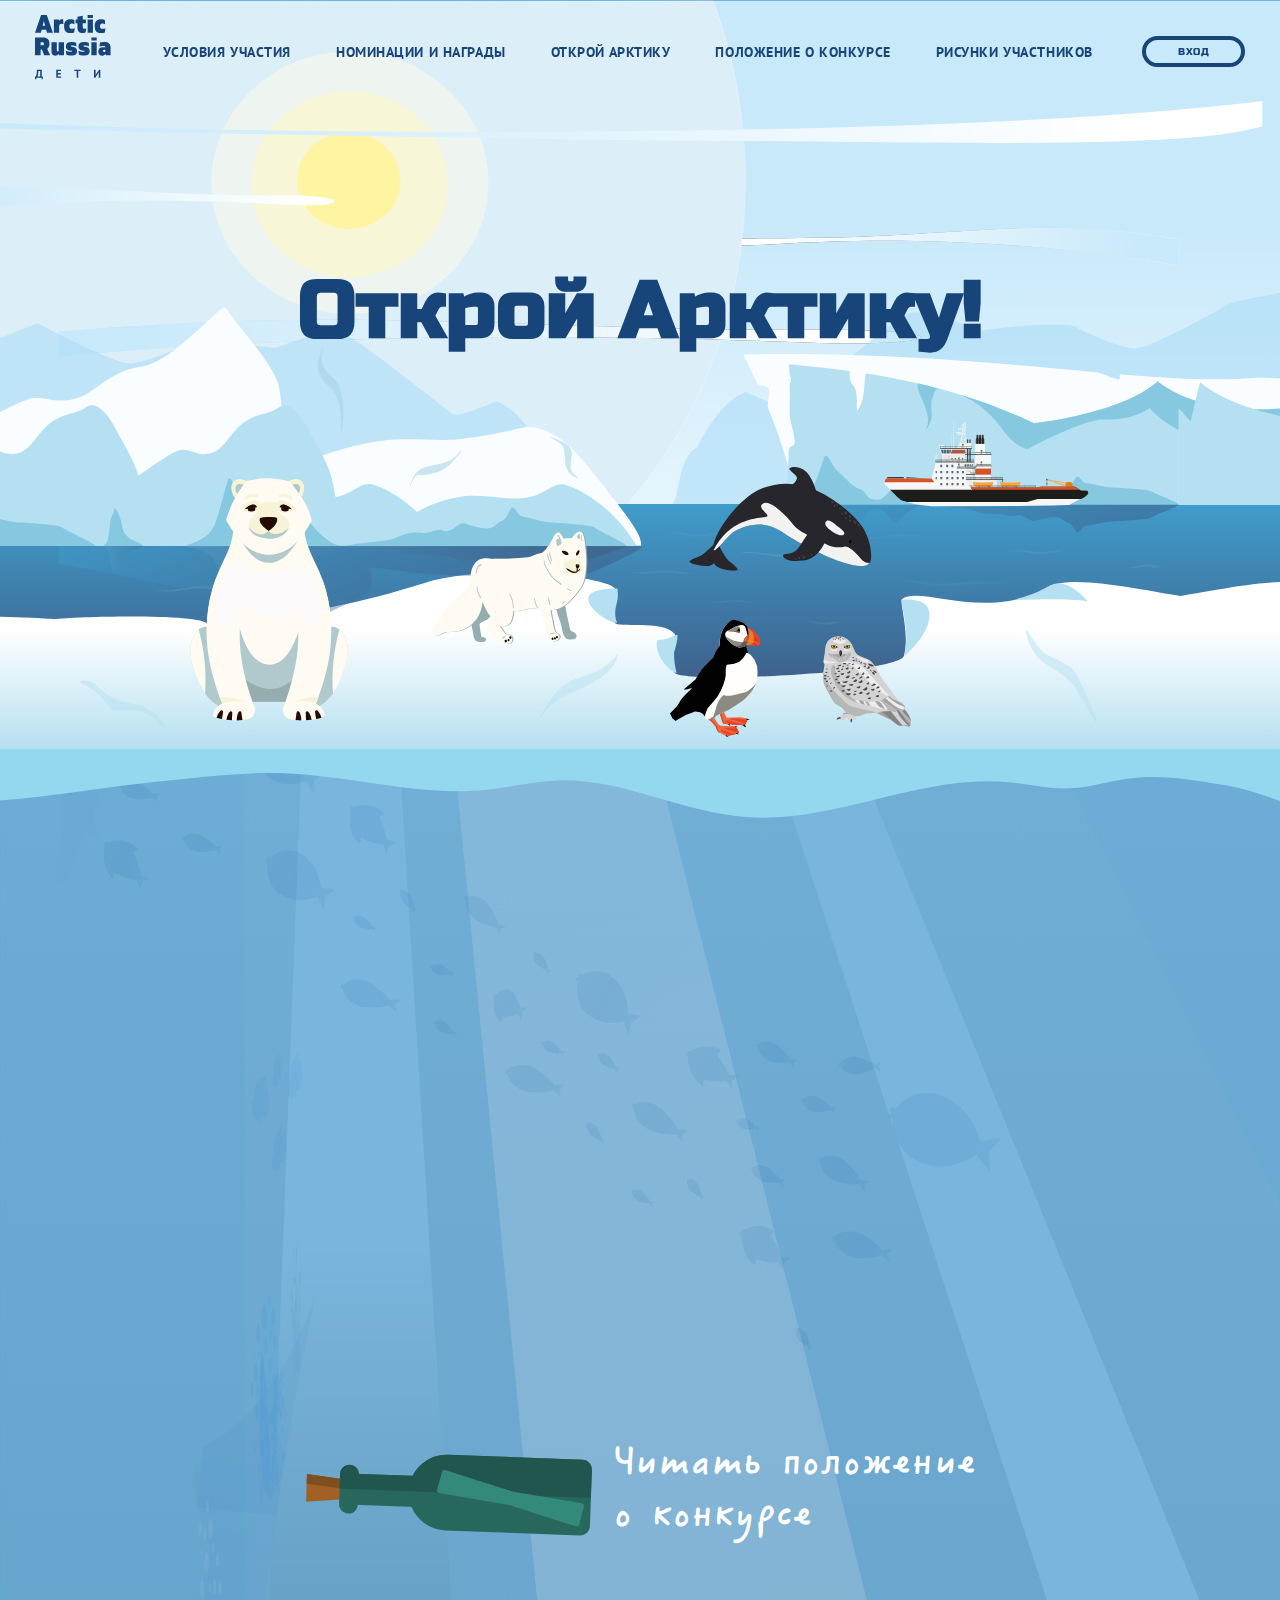
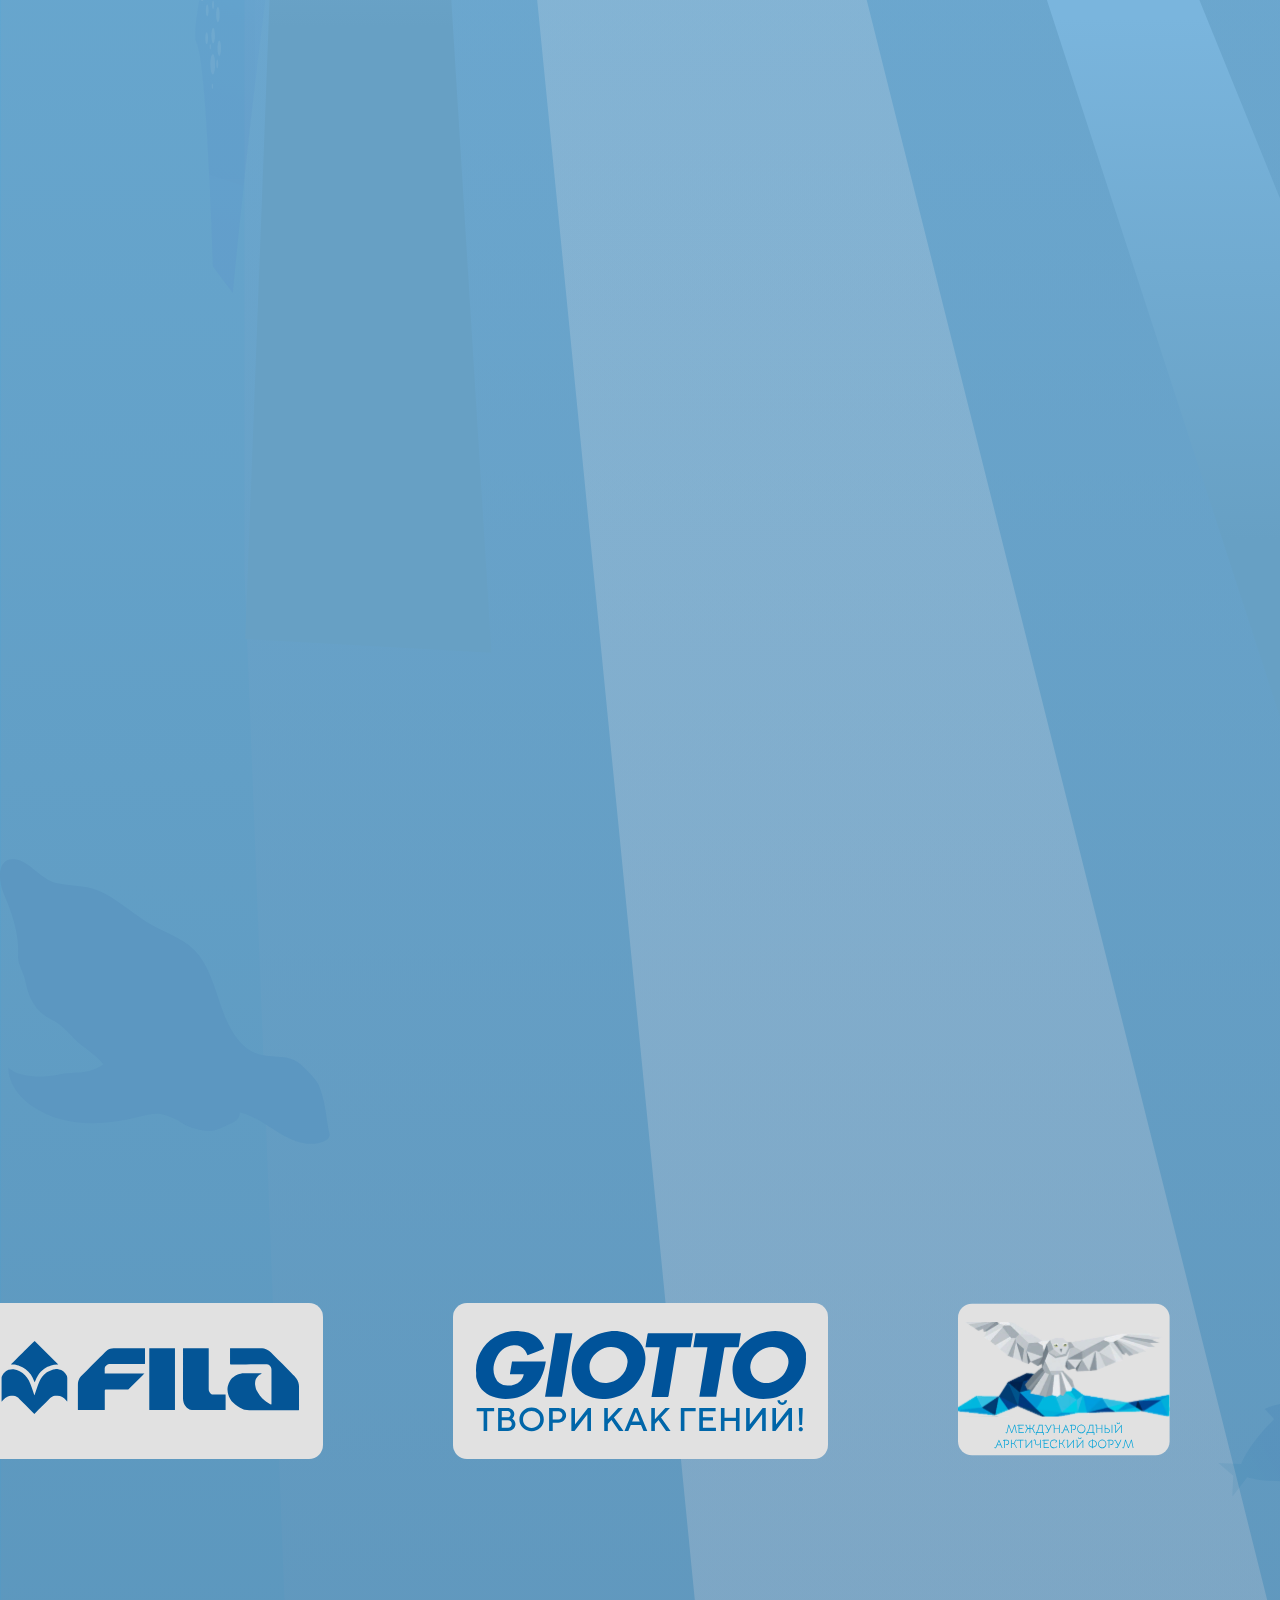
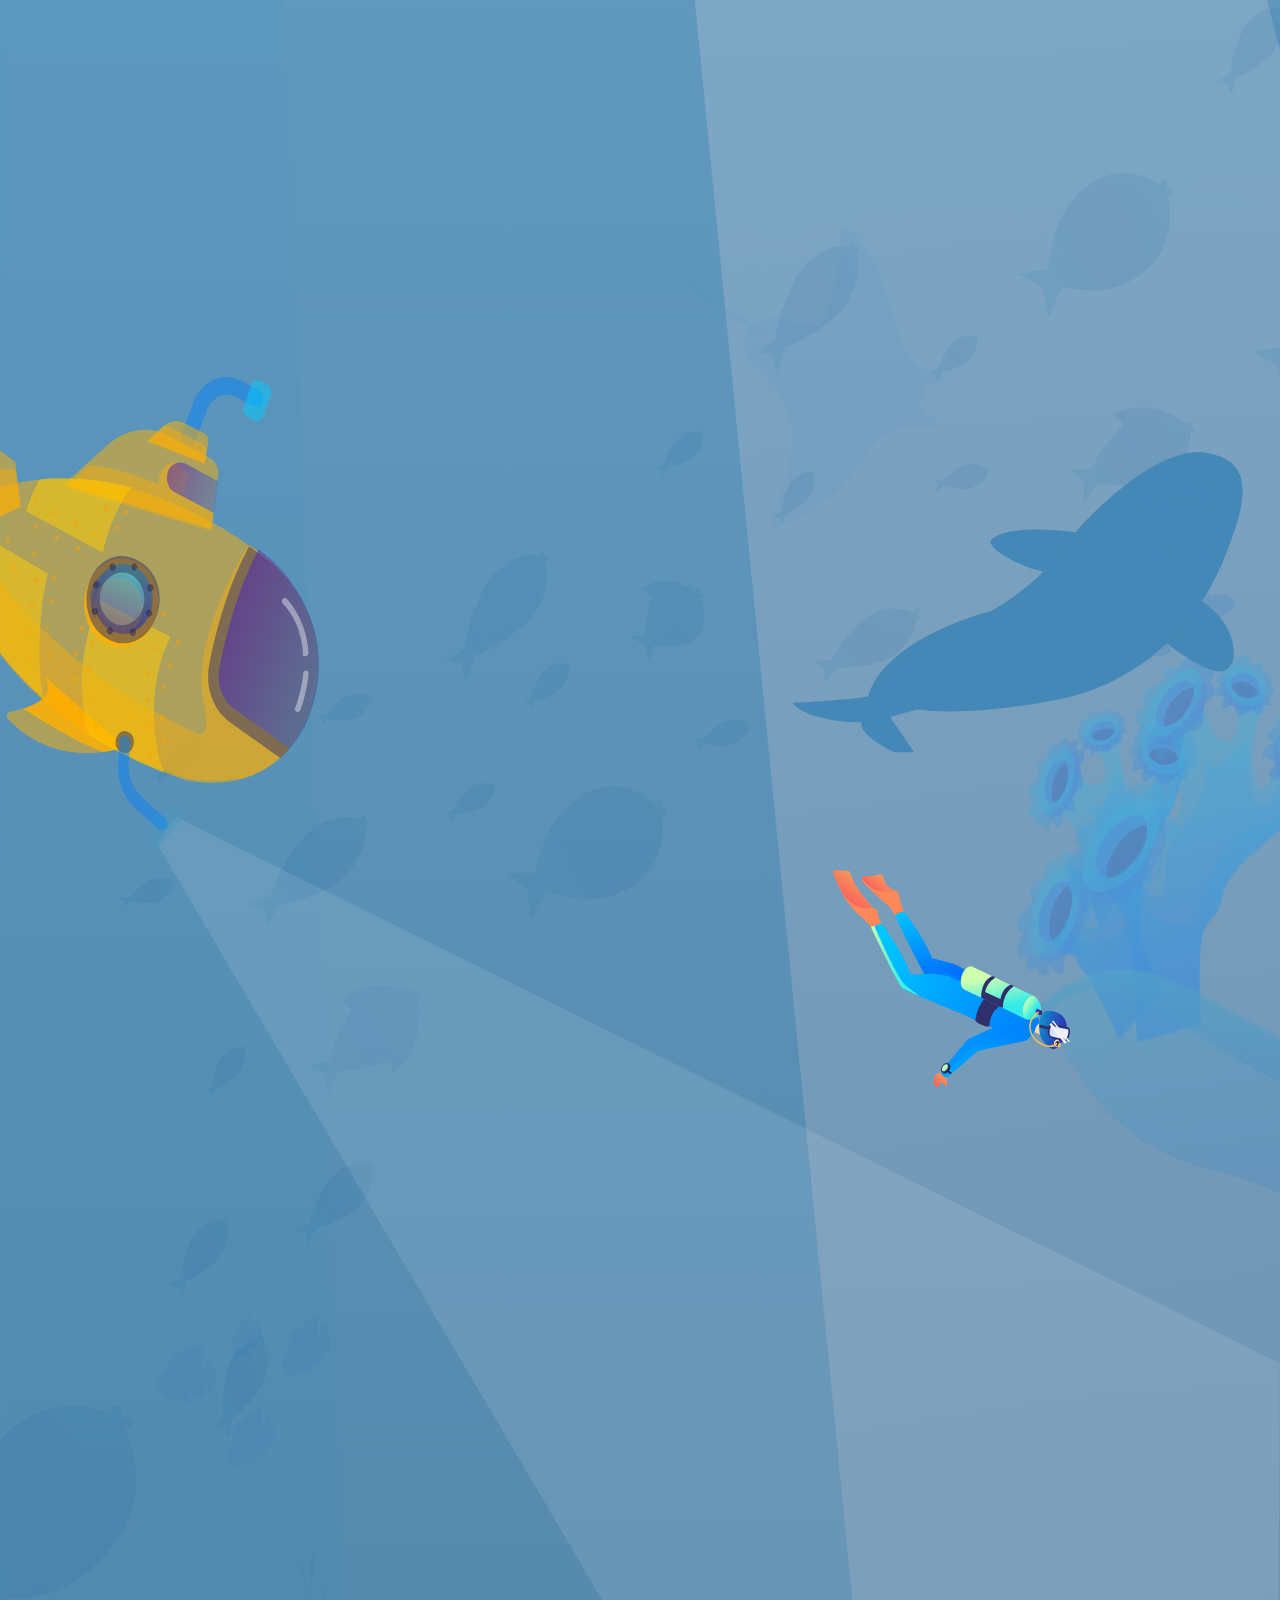
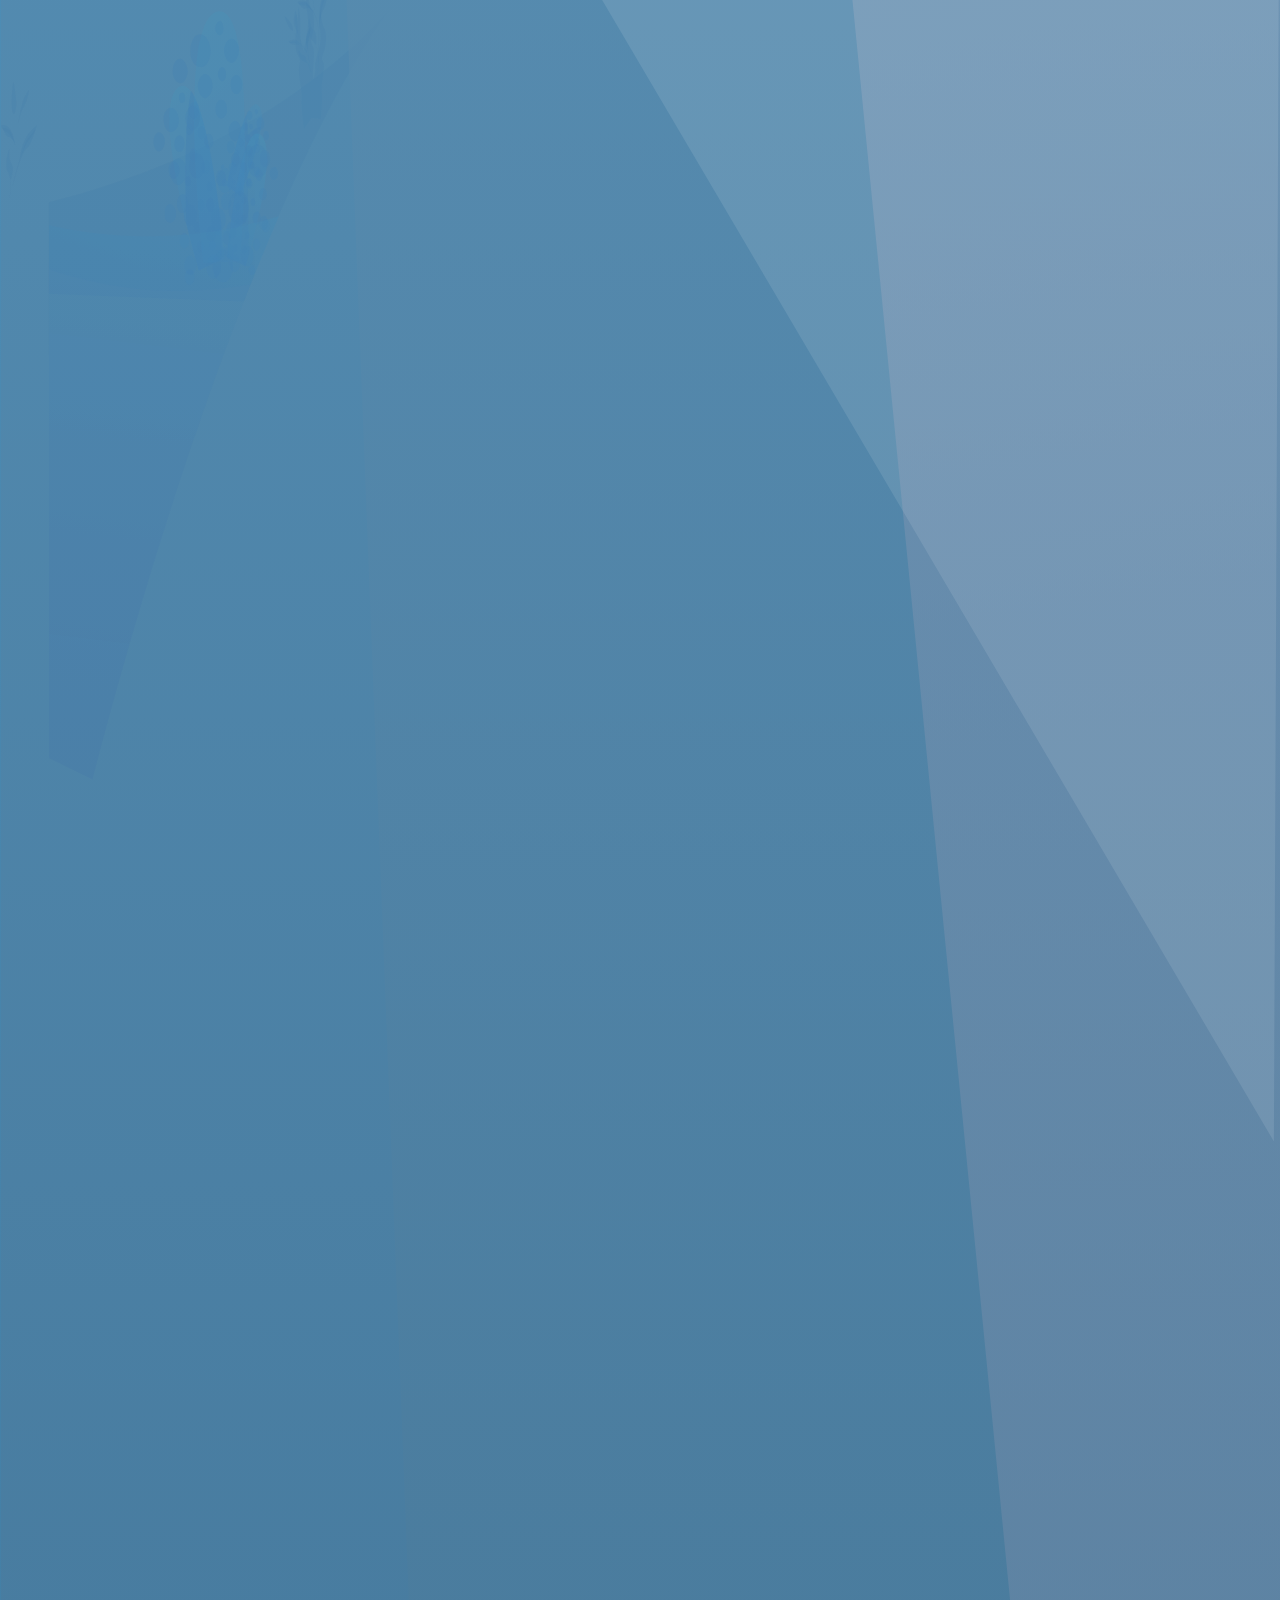
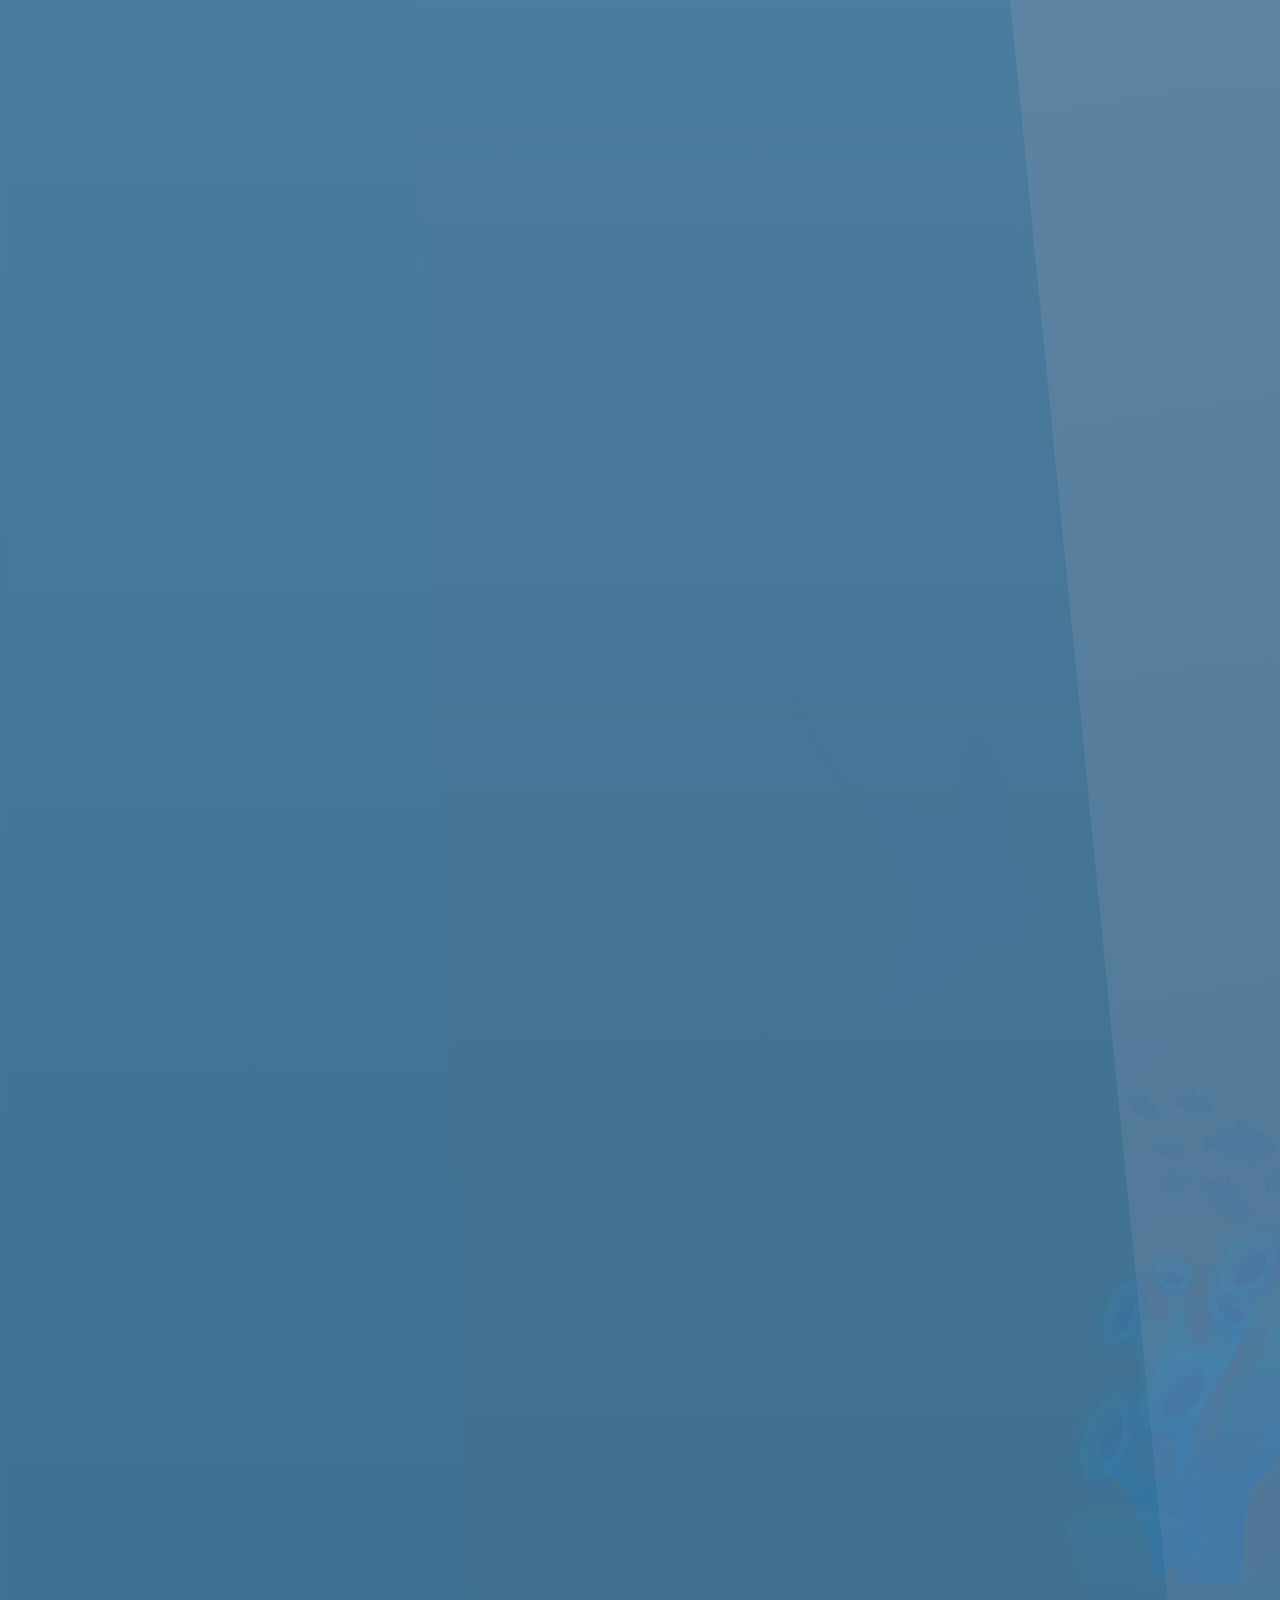
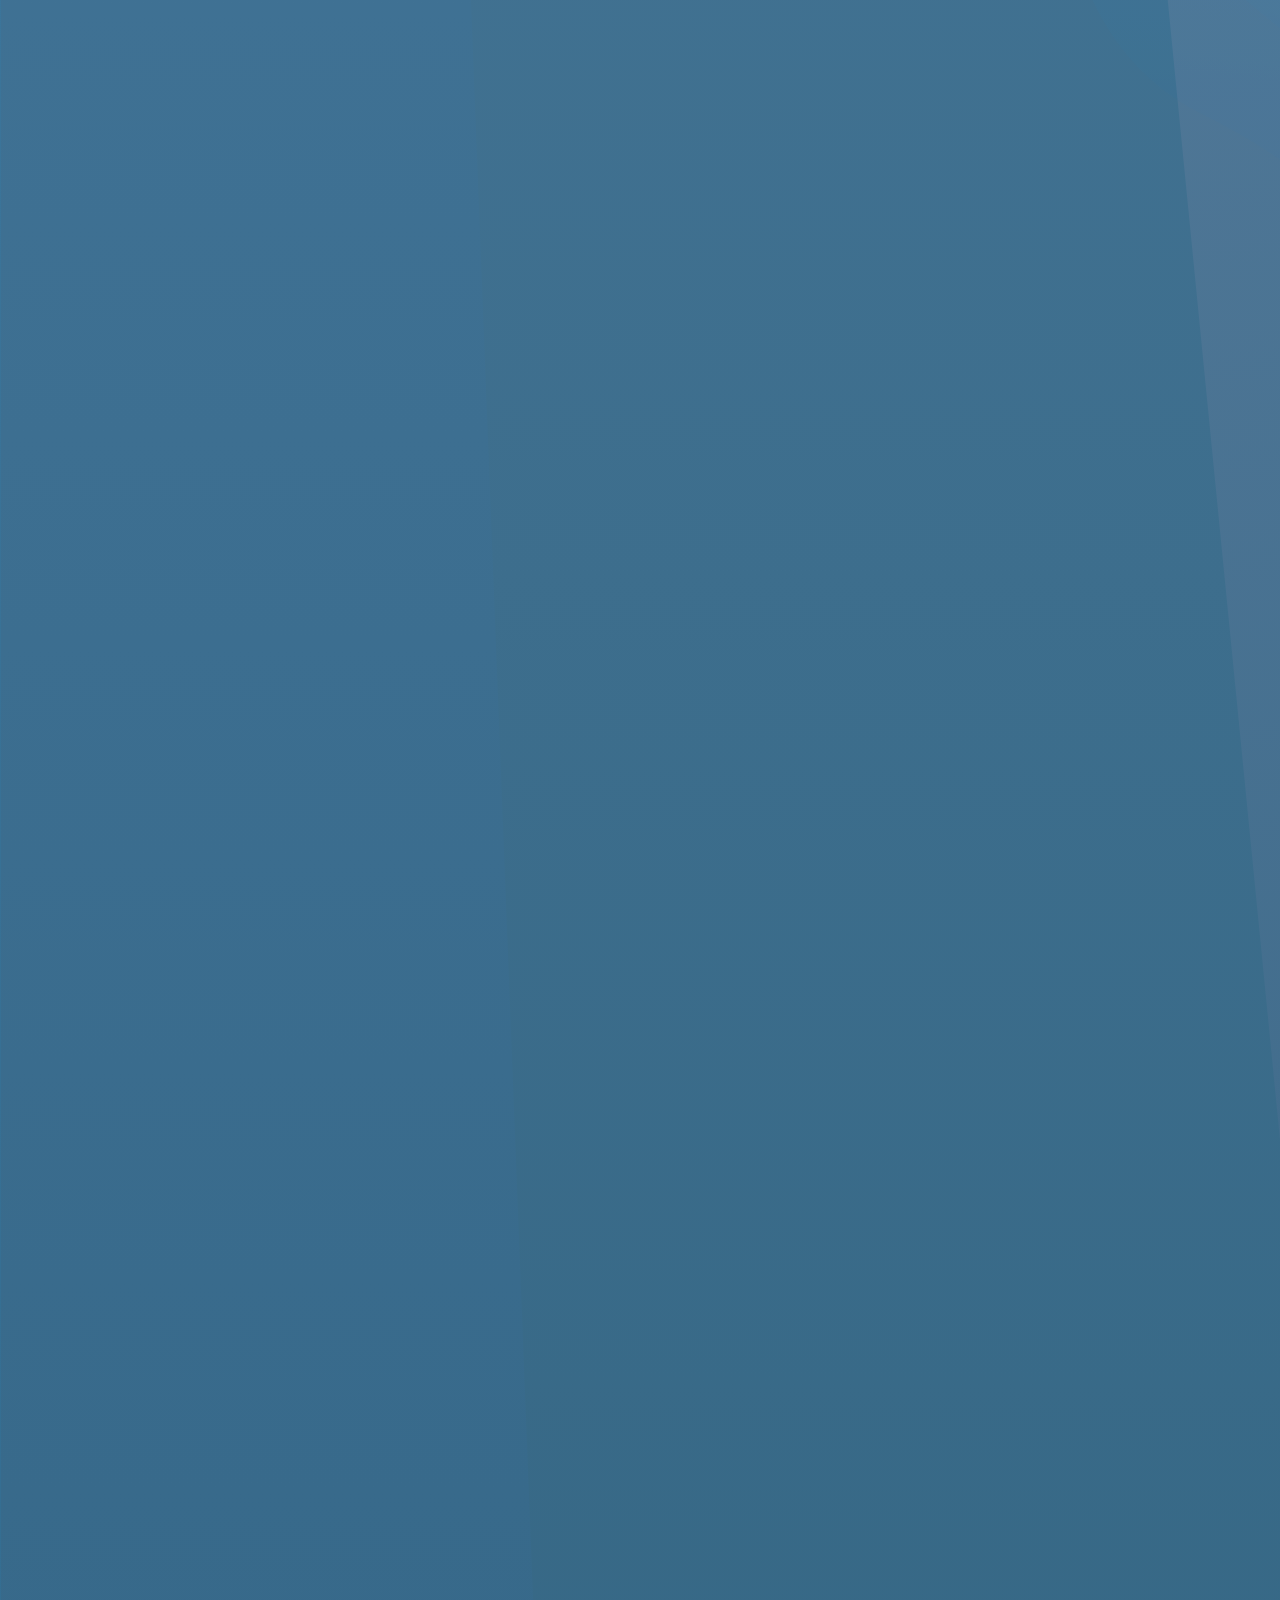
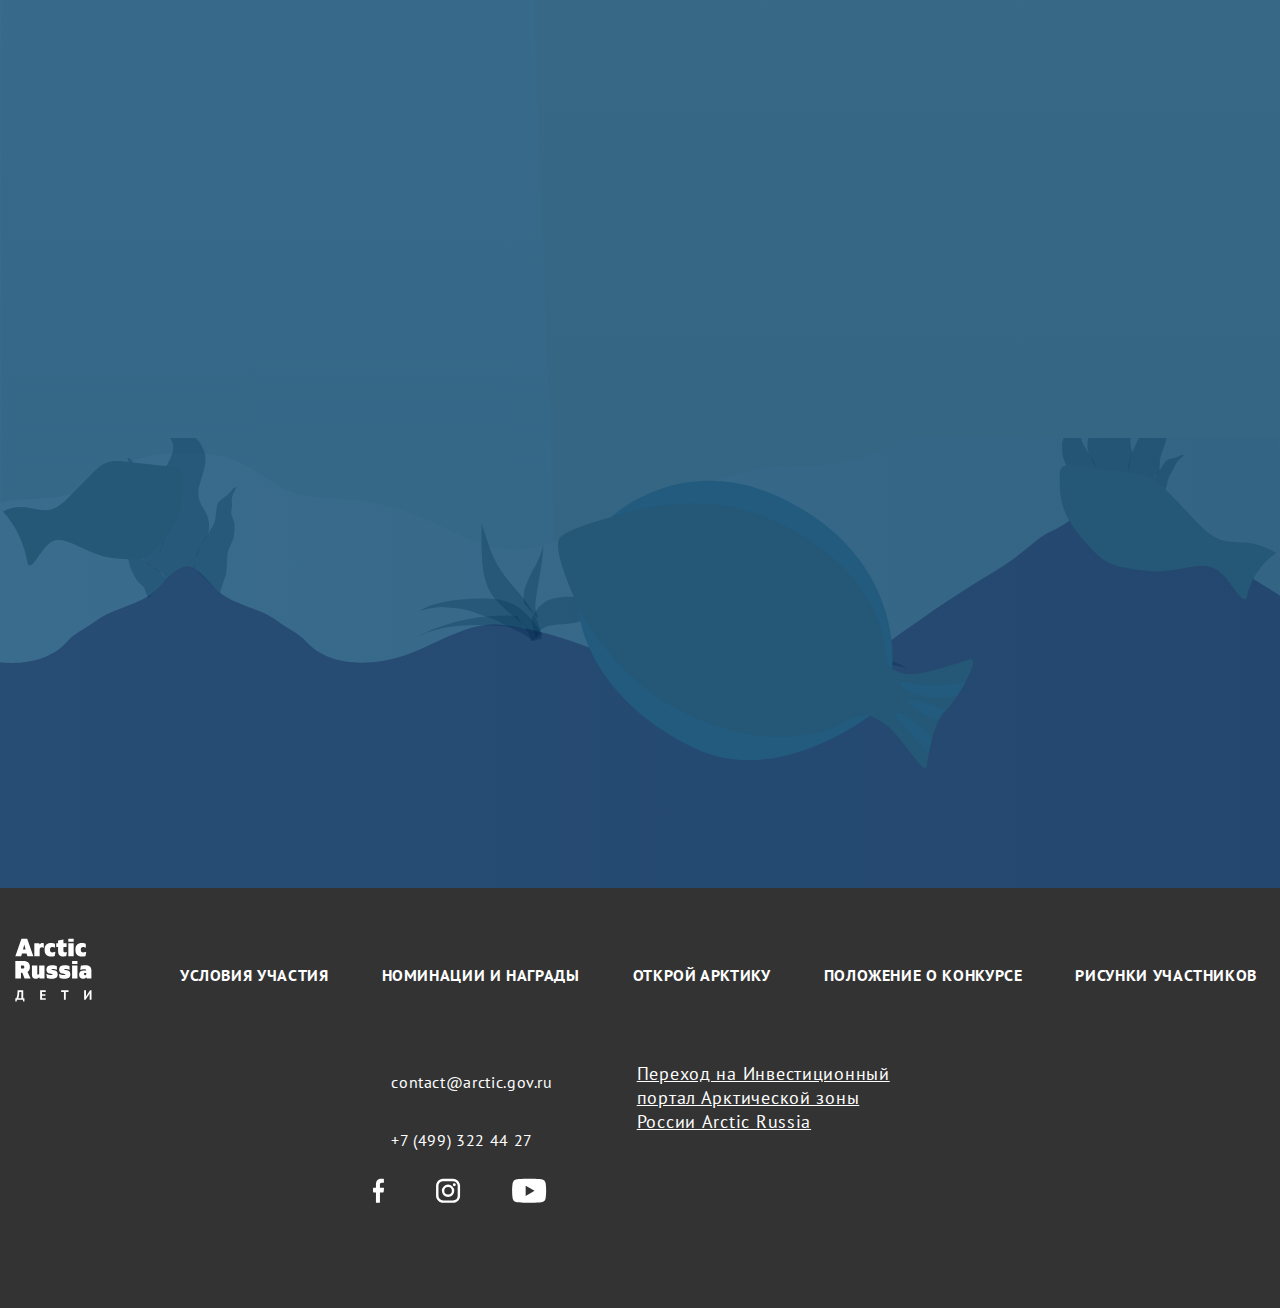
==== index.html @ b21d0a5a "Add files via upload" ====
<!DOCTYPE html><html lang="ru"><head>    <meta charset="UTF-8"/>    <meta name="viewport" content="width=device-width, initial-scale=1">    <title>Главная</title>    <link href="https://fonts.googleapis.com/css2?family=PT+Sans:wght@400;700&family=Russo+One&display=swap" rel="stylesheet">    <link rel="stylesheet" href="css/style.min.css"/>    <script src="https://ajax.googleapis.com/ajax/libs/jquery/3.5.1/jquery.min.js" defer></script>    <script src="js/libs.min.js" defer></script>    <script src="js/script.js" defer></script></head><body style="background-image: url('img/main-bg.svg');">    <header class="header">        <div class="header__container container">            <div class="header__items">                <a href="#" class="header__logo">                    <picture><source srcset="img/logo.svg" type="image/webp"><img src="img/logo.svg" alt="Arctic Russia"></picture>                </a>                <nav class="header__nav">                    <div class="header__menu menu">                        <div class="menu-burger">                            <span></span>                            <span></span>                            <span></span>                        </div>                        <div class="menu__body">                            <ul class="menu__list">                                <li><a href="#" class="menu__link">УСЛОВИЯ УЧАСТИЯ</a></li>                                <li><a href="#" class="menu__link">НОМИНАЦИИ И НАГРАДЫ</a></li>                                <li><a href="#" class="menu__link">Открой Арктику</a></li>                                <li><a href="#" class="menu__link">Положение о конкурсе</a></li>                                <li><a href="#" class="menu__link">РИСУНКИ УЧАСТНИКОВ</a></li>                             </ul>                        </div>                    </div>                </nav>                <a href="#" class="header__btn">ВХОД</a>            </div>        </div>    </header>    <section class="main__screen" style="background-image: url('img/header-bg.svg');">        <div class="container">            <h1 class="main__screen-title">Открой Арктику!</h1>        </div>    </section>    <section class="page">        <div class="page__container container paralax-area">            <div class="page__timer timer-page">                <div class="timer-page__title anim-items">До окончания приема заявок осталось</div>                <div class="timer-page__items anim-items">                    <div class="timer-page__item">                        <div class="timer-page__num timer-page__days"><span>36</span>:</div>                        <div class="timer-page__text">Дней</div>                    </div>                    <div class="timer-page__item">                        <div class="timer-page__num timer-page__hours"><span>7</span>:</div>                        <div class="timer-page__text">Часов</div>                    </div>                    <div class="timer-page__item">                        <div class="timer-page__num timer-page__minutes"><span>32</span>:</div>                        <div class="timer-page__text">Минут</div>                    </div>                    <div class="timer-page__item">                        <div class="timer-page__num timer-page__seconds"><span>14</span></div>                        <div class="timer-page__text">Секунд</div>                    </div>                </div>            </div>            <div class="page__about">                <a href="#" class="page__about-item paralax-item">                    <div class="page__about-image">                        <picture><source srcset="img/bottle.svg" type="image/webp"><img src="img/bottle.svg" alt=""></picture>                    </div>                    <div class="page__about-text">                        Читать положение о конкурсе                    </div>                </a>            </div>            <div class="page__btn anim-items">                <a href="#">ХОЧУ УЧАСТВОВАТЬ</a>             </div>            <div class="page__bubles bubles-page">                <div class="bubles-page__items">                    <div class="bubles-page__item bubles-page__item--1 anim-items">                        <picture><source srcset="img/buble-1.svg" type="image/webp"><img src="img/buble-1.svg" alt=""></picture>                    </div>                    <div class="bubles-page__item bubles-page__item--2 anim-items">                        <picture><source srcset="img/buble-2.svg" type="image/webp"><img src="img/buble-2.svg" alt=""></picture>                    </div>                    <div class="bubles-page__item bubles-page__item--3 anim-items">                        <picture><source srcset="img/buble-3.svg" type="image/webp"><img src="img/buble-3.svg" alt=""></picture>                    </div>                    <div class="bubles-page__item bubles-page__item--4 anim-items">                        <picture><source srcset="img/buble-4.svg" type="image/webp"><img src="img/buble-4.svg" alt=""></picture>                    </div>                    <div class="bubles-page__item bubles-page__item--5 anim-items">                        <picture><source srcset="img/buble-5.svg" type="image/webp"><img src="img/buble-5.svg" alt=""></picture>                    </div>                    <div class="bubles-page__item bubles-page__item--6 anim-items">                        <picture><source srcset="img/buble-6.svg" type="image/webp"><img src="img/buble-6.svg" alt=""></picture>                    </div>                    <div class="bubles-page__item bubles-page__item--7 anim-items">                        <picture><source srcset="img/buble-7.svg" type="image/webp"><img src="img/buble-7.svg" alt=""></picture>                    </div>                    <div class="bubles-page__item bubles-page__item--8 anim-items">                        <picture><source srcset="img/buble-8.svg" type="image/webp"><img src="img/buble-8.svg" alt=""></picture>                    </div>                </div>            </div>        </div>        <div class="page__fish paralax-item">            <picture><source srcset="img/decor__item-timer.svg" type="image/webp"><img src="img/decor__item-timer.svg" alt=""></picture>        </div>        <div class="page__organizers paralax-area">            <div class="container">                <div class="page__organizers-title title anim-items">Организаторы</div>                <div class="page__organizers-items">                    <div class="page__organizers-item anim-items">                        <picture><source srcset="img/organizer-1.svg" type="image/webp"><img src="img/organizer-1.svg" alt="Arctic Russia"></picture>                    </div>                    <div class="page__organizers-item anim-items">                        <picture><source srcset="img/organizer-2.svg" type="image/webp"><img src="img/organizer-2.svg" alt="Министерство Российской Федерации по развитию Дальнего Востока и Арктики"></picture>                    </div>                </div>            </div>            <div class="page__turtle paralax-item">                <picture><source srcset="img/turtle.svg" type="image/webp"><img src="img/turtle.svg" alt=""></picture>            </div>        </div>        <div class="page__partners">            <div class="page__partners-title title anim-items">Партнеры</div>            <div class="page__partners-slider slider-partners">                <div class="slider-partners__item">                    <picture><source srcset="img/partner-1.svg" type="image/webp"><img src="img/partner-1.svg" alt=""></picture>                </div>                <div class="slider-partners__item">                    <picture><source srcset="img/partner-2.svg" type="image/webp"><img src="img/partner-2.svg" alt=""></picture>                </div>                <div class="slider-partners__item">                    <picture><source srcset="img/partner-3.svg" type="image/webp"><img src="img/partner-3.svg" alt=""></picture>                </div>                <div class="slider-partners__item">                    <picture><source srcset="img/partner-4.svg" type="image/webp"><img src="img/partner-4.svg" alt=""></picture>                </div>                <div class="slider-partners__item">                    <picture><source srcset="img/partner-5.svg" type="image/webp"><img src="img/partner-5.svg" alt=""></picture>                </div>                <div class="slider-partners__item">                    <picture><source srcset="img/partner-6.svg" type="image/webp"><img src="img/partner-6.svg" alt=""></picture>                </div>                <div class="slider-partners__item">                    <picture><source srcset="img/partner-7.svg" type="image/webp"><img src="img/partner-7.svg" alt=""></picture>                </div>            </div>        </div>        <div class="page__schedule">            <div class="container">                <div class="page__schedule-title title anim-items">График проведения конкурса</div>                <div class="page__schedule-items paralax-area">                    <div class="page__schedule-row anim-items">                        <div class="page__schedule-num">1</div>                        <div class="page__schedule-text">                            Прием заявок <span class="page__schedule-text--blue">Старт 16 ноября</span>                        </div>                    </div>                    <div class="page__schedule-row page__schedule-row--reverse anim-items">                        <div class="page__schedule-num">2</div>                        <div class="page__schedule-text">                            Завершение приема заявок 15 декабря <br> в 23.59 по МСК                        </div>                    </div>                    <div class="page__schedule-row anim-items">                        <div class="page__schedule-num">3</div>                        <div class="page__schedule-text">                            Обьявление <span class="page__schedule-text--yellow">100 финалистов</span> 19 декабря                        </div>                    </div>                    <div class="page__schedule-row page__schedule-row--reverse anim-items">                        <div class="page__schedule-num">4</div>                        <div class="page__schedule-text">                            Обьявление победителей <br> 25 декабря                        </div>                        <div class="page__schedule-image">                            <picture><source srcset="img/cup.svg" type="image/webp"><img src="img/cup.svg" alt="Победитель"></picture>                        </div>                    </div>                </div>                <div class="page__btn anim-items">                    <a href="#">ХОЧУ УЧАСТВОВАТЬ</a>                </div>            </div>            <div class="page__ship paralax-item">                <picture><source srcset="img/ship.svg" type="image/webp"><img src="img/ship.svg" alt=""></picture>            </div>            <div class="page__whale paralax-item">                <picture><source srcset="img/whale.svg" type="image/webp"><img src="img/whale.svg" alt=""></picture>            </div>            <div class="page__diver paralax-item">                <picture><source srcset="img/diver.svg" type="image/webp"><img src="img/diver.svg" alt=""></picture>            </div>        </div>        <div class="page__awards">            <div class="container">                <div class="page__awards-title title anim-items">Награды конкурса</div>                <div class="page__awards-items">                    <div class="page__awards-item anim-items">                        <div class="page__awards-image">                            <picture><source srcset="img/awards-1.svg" type="image/webp"><img src="img/awards-1.svg" alt=""></picture>                        </div>                        <div class="page__awards-text">                            <span>Курсы по изобразительному искусству</span>                        </div>                    </div>                    <div class="page__awards-item anim-items">                        <div class="page__awards-image">                            <picture><source srcset="img/awards-2.svg" type="image/webp"><img src="img/awards-2.svg" alt=""></picture>                        </div>                        <div class="page__awards-text">                            <span>Памятные призы</span>                        </div>                    </div>                    <div class="page__awards-item anim-items">                        <div class="page__awards-image">                            <picture><source srcset="img/awards-3.svg" type="image/webp"><img src="img/awards-3.svg" alt=""></picture>                        </div>                        <div class="page__awards-text">                            <span>Дипломы I, II, III степени</span>                        </div>                    </div>                </div>            </div>        </div>        <div class="page__jury">            <div class="page__container container">                <div class="page__jury-items">                    <div class="page__jury-item">                        <div class="page__jury-image anim-items">                            <picture><source srcset="img/jury-01.svg" type="image/webp"><img src="img/jury-01.svg" alt=""></picture>                        </div>                        <div class="page__jury-info info-jury">                            <div class="info-jury__item anim-items">                                <div class="info-jury__name">Федор Конюхов</div>                                <div class="info-jury__text">Профессиональный путешественник</div>                            </div>                            <div class="info-jury__item anim-items">                                <div class="info-jury__name">Дмитрий Лидковский</div>                                <div class="info-jury__text">Генеральный директор АНО «ИАЦ ГКА»</div>                            </div>                        </div>                    </div>                    <div class="page__jury-item">                        <div class="page__jury-image anim-items">                            <picture><source srcset="img/jury-02.svg" type="image/webp"><img src="img/jury-02.svg" alt=""></picture>                        </div>                        <div class="page__jury-info info-jury">                            <div class="info-jury__item anim-items">                                <div class="info-jury__name">Дмитрий Губанов</div>                                <div class="info-jury__text">Генеральный директор МАХЛ РАХ</div>                            </div>                            <div class="info-jury__item anim-items">                                <div class="info-jury__name">Владимир Царителли</div>                                <div class="info-jury__text">Министр культуры</div>                            </div>                        </div>                    </div>                </div>            </div>        </div>        <div class="page__news">            <div class="container">                <div class="page__news-label title anim-items">Новости</div>                <a href="#" class="page__news-all page__all anim-items"><span>СМОТРЕТЬ ВСЕХ</span></a>                <div class="page__news-items">                    <div class="page__news-item">                        <a href="#" class="page__news-card">                            <div class="page__news-image anim-items">                                <picture><source srcset="img/news-01.webp" type="image/webp"><img src="img/news-01.jpg" alt=""></picture>                            </div>                            <div class="page__news-info anim-items">                                <div class="page__news-title">Надым: северные города России</div>                                <div class="page__news-text">                                    Техногенная цивилизация может мирно соседствовать с традиционными обществами.                                </div>                            </div>                        </a>                    </div>                    <div class="page__news-item">                        <a href="#" class="page__news-card">                            <div class="page__news-image anim-items">                                <picture><source srcset="img/news-02.webp" type="image/webp"><img src="img/news-02.jpg" alt=""></picture>                            </div>                            <div class="page__news-info anim-items">                                <div class="page__news-title">Надым: северные города России</div>                                <div class="page__news-text">                                    Техногенная цивилизация может мирно соседствовать с традиционными обществами.                                </div>                            </div>                        </a>                    </div>                    <div class="page__news-item">                        <a href="#" class="page__news-card">                            <div class="page__news-image anim-items">                                <picture><source srcset="img/news-03.webp" type="image/webp"><img src="img/news-03.jpg" alt=""></picture>                            </div>                            <div class="page__news-info anim-items">                                <div class="page__news-title">Надым: северные города России</div>                                <div class="page__news-text">                                    Техногенная цивилизация может мирно соседствовать с традиционными обществами.                                </div>                            </div>                        </a>                    </div>                    <div class="page__news-item">                        <a href="#" class="page__news-card">                            <div class="page__news-image anim-items">                                <picture><source srcset="img/news-01.webp" type="image/webp"><img src="img/news-01.jpg" alt=""></picture>                            </div>                            <div class="page__news-info anim-items">                                <div class="page__news-title">Надым: северные города России</div>                                <div class="page__news-text">                                    Техногенная цивилизация может мирно соседствовать с традиционными обществами.                                </div>                            </div>                        </a>                    </div>                    <div class="page__news-item">                        <a href="#" class="page__news-card">                            <div class="page__news-image anim-items">                                <picture><source srcset="img/news-02.webp" type="image/webp"><img src="img/news-02.jpg" alt=""></picture>                            </div>                            <div class="page__news-info anim-items">                                <div class="page__news-title">Надым: северные города России</div>                                <div class="page__news-text">                                    Техногенная цивилизация может мирно соседствовать с традиционными обществами.                                </div>                            </div>                        </a>                    </div>                    <div class="page__news-item">                        <a href="#" class="page__news-card">                            <div class="page__news-image anim-items">                                <picture><source srcset="img/news-03.webp" type="image/webp"><img src="img/news-03.jpg" alt=""></picture>                            </div>                            <div class="page__news-info anim-items">                                <div class="page__news-title">Надым: северные города России</div>                                <div class="page__news-text">                                    Техногенная цивилизация может мирно соседствовать с традиционными обществами.                                </div>                            </div>                        </a>                    </div>                </div>            </div>        </div>        <div class="page__works">            <div class="container">                <div class="page__works-title title anim-items">Работы участников</div>                <div class="page__works-items">                    <div class="page__works-item item-works">                        <div class="item-works__row">                            <div class="item-works__column">                                <div class="item-works__image anim-items">                                    <picture><source srcset="img/work-01.webp" type="image/webp"><img src="img/work-01.jpg" alt=""></picture>                                </div>                                <div class="item-works__info anim-items">                                    <div class="item-works__title">“Пробуждение из серии Синий период”</div>                                    <div class="item-works__autor">Ульяновский Сергей</div>                                </div>                            </div>                            <div class="item-works__column">                                <div class="item-works__image anim-items">                                    <picture><source srcset="img/work-02.webp" type="image/webp"><img src="img/work-02.jpg" alt=""></picture>                                </div>                                <div class="item-works__info anim-items">                                    <div class="item-works__title">“Пробуждение из серии Синий период”</div>                                    <div class="item-works__autor">Ульяновский Сергей</div>                                </div>                            </div>                        </div>                    </div>                    <div class="page__works-item item-works">                        <div class="item-works__row">                            <div class="item-works__column">                                <div class="item-works__image anim-items">                                    <picture><source srcset="img/work-03.webp" type="image/webp"><img src="img/work-03.jpg" alt=""></picture>                                </div>                                <div class="item-works__info anim-items">                                    <div class="item-works__title">“Пробуждение из серии Синий период”</div>                                    <div class="item-works__autor">Ульяновский Сергей</div>                                </div>                            </div>                            <div class="item-works__column">                                <div class="item-works__image anim-items">                                    <picture><source srcset="img/work-04.webp" type="image/webp"><img src="img/work-04.jpg" alt=""></picture>                                </div>                                <div class="item-works__info anim-items">                                    <div class="item-works__title">“Пробуждение из серии Синий период”</div>                                    <div class="item-works__autor">Ульяновский Сергей</div>                                </div>                            </div>                        </div>                    </div>                    <div class="page__works-item item-works">                        <div class="item-works__row">                            <div class="item-works__column">                                <div class="item-works__image anim-items">                                    <picture><source srcset="img/work-05.webp" type="image/webp"><img src="img/work-05.jpg" alt=""></picture>                                </div>                                <div class="item-works__info anim-items">                                    <div class="item-works__title">“Пробуждение из серии Синий период”</div>                                    <div class="item-works__autor">Ульяновский Сергей</div>                                </div>                            </div>                            <div class="item-works__column">                                <div class="item-works__image anim-items">                                    <picture><source srcset="img/work-06.webp" type="image/webp"><img src="img/work-06.jpg" alt=""></picture>                                </div>                                <div class="item-works__info anim-items">                                    <div class="item-works__title">“Пробуждение из серии Синий период”</div>                                    <div class="item-works__autor">Ульяновский Сергей</div>                                </div>                            </div>                        </div>                    </div>                </div>                <div class="page__btn">                    <a href="#">ХОЧУ УЧАСТВОВАТЬ</a>                </div>            </div>        </div>        <div class="page__decor">            <div class="page__decor-container container">                <div class="page__decor-items">                    <div class="page__decor-item page__decor-item--1">                        <picture><source srcset="img/footer-image-item-01.svg" type="image/webp"><img src="img/footer-image-item-01.svg" alt=""></picture>                    </div>                    <div class="page__decor-item page__decor-item--2">                        <picture><source srcset="img/footer-image-item-02.svg" type="image/webp"><img src="img/footer-image-item-02.svg" alt=""></picture>                    </div>                    <div class="page__decor-item page__decor-item--3">                        <picture><source srcset="img/footer-image-item-03.svg" type="image/webp"><img src="img/footer-image-item-03.svg" alt=""></picture>                    </div>                </div>            </div>        </div>    </section>    <footer class="footer">        <div class="container">            <div class="footer__top">                <div class="footer__top-logo">                    <picture><source srcset="img/logo-footer.svg" type="image/webp"><img src="img/logo-footer.svg" alt="Arctic Russia"></picture>                </div>                <nav class="footer__top-nav">                    <ul class="footer__top-list">                        <li><a href="#" class="footer__top-link">УСЛОВИЯ УЧАСТИЯ</a></li>                        <li><a href="#" class="footer__top-link">НОМИНАЦИИ И НАГРАДЫ</a></li>                        <li><a href="#" class="footer__top-link">Открой Арктику</a></li>                        <li><a href="#" class="footer__top-link">Положение о конкурсе</a></li>                        <li><a href="#" class="footer__top-link">РИСУНКИ УЧАСТНИКОВ</a></li>                    </ul>                </nav>            </div>            <div class="footer__bottom">                <div class="footer__bottom-items">                    <div class="footer__bottom-item">                        <a href="mailto:contact@arctic.gov.ru" class="footer__bottom-link">contact@arctic.gov.ru</a>                        <a href="tel:+74993224427" class="footer__bottom-link">+7 (499) 322 44 27</a>                        <div class="footer__bottom-socials">                            <a href="#" class="footer__bottom-social">                                <picture><source srcset="img/social-01.svg" type="image/webp"><img src="img/social-01.svg" alt=""></picture>                            </a>                            <a href="#" class="footer__bottom-social">                                <picture><source srcset="img/social-02.svg" type="image/webp"><img src="img/social-02.svg" alt=""></picture>                            </a>                            <a href="#" class="footer__bottom-social">                                <picture><source srcset="img/social-03.svg" type="image/webp"><img src="img/social-03.svg" alt=""></picture>                            </a>                        </div>                    </div>                    <div class="footer__bottom-item">                        <a href="#" class="footer__bottom-exitlink">                            Переход на Инвестиционный портал Арктической зоны России Arctic Russia                        </a>                    </div>                </div>            </div>        </div>    </footer></body></html>
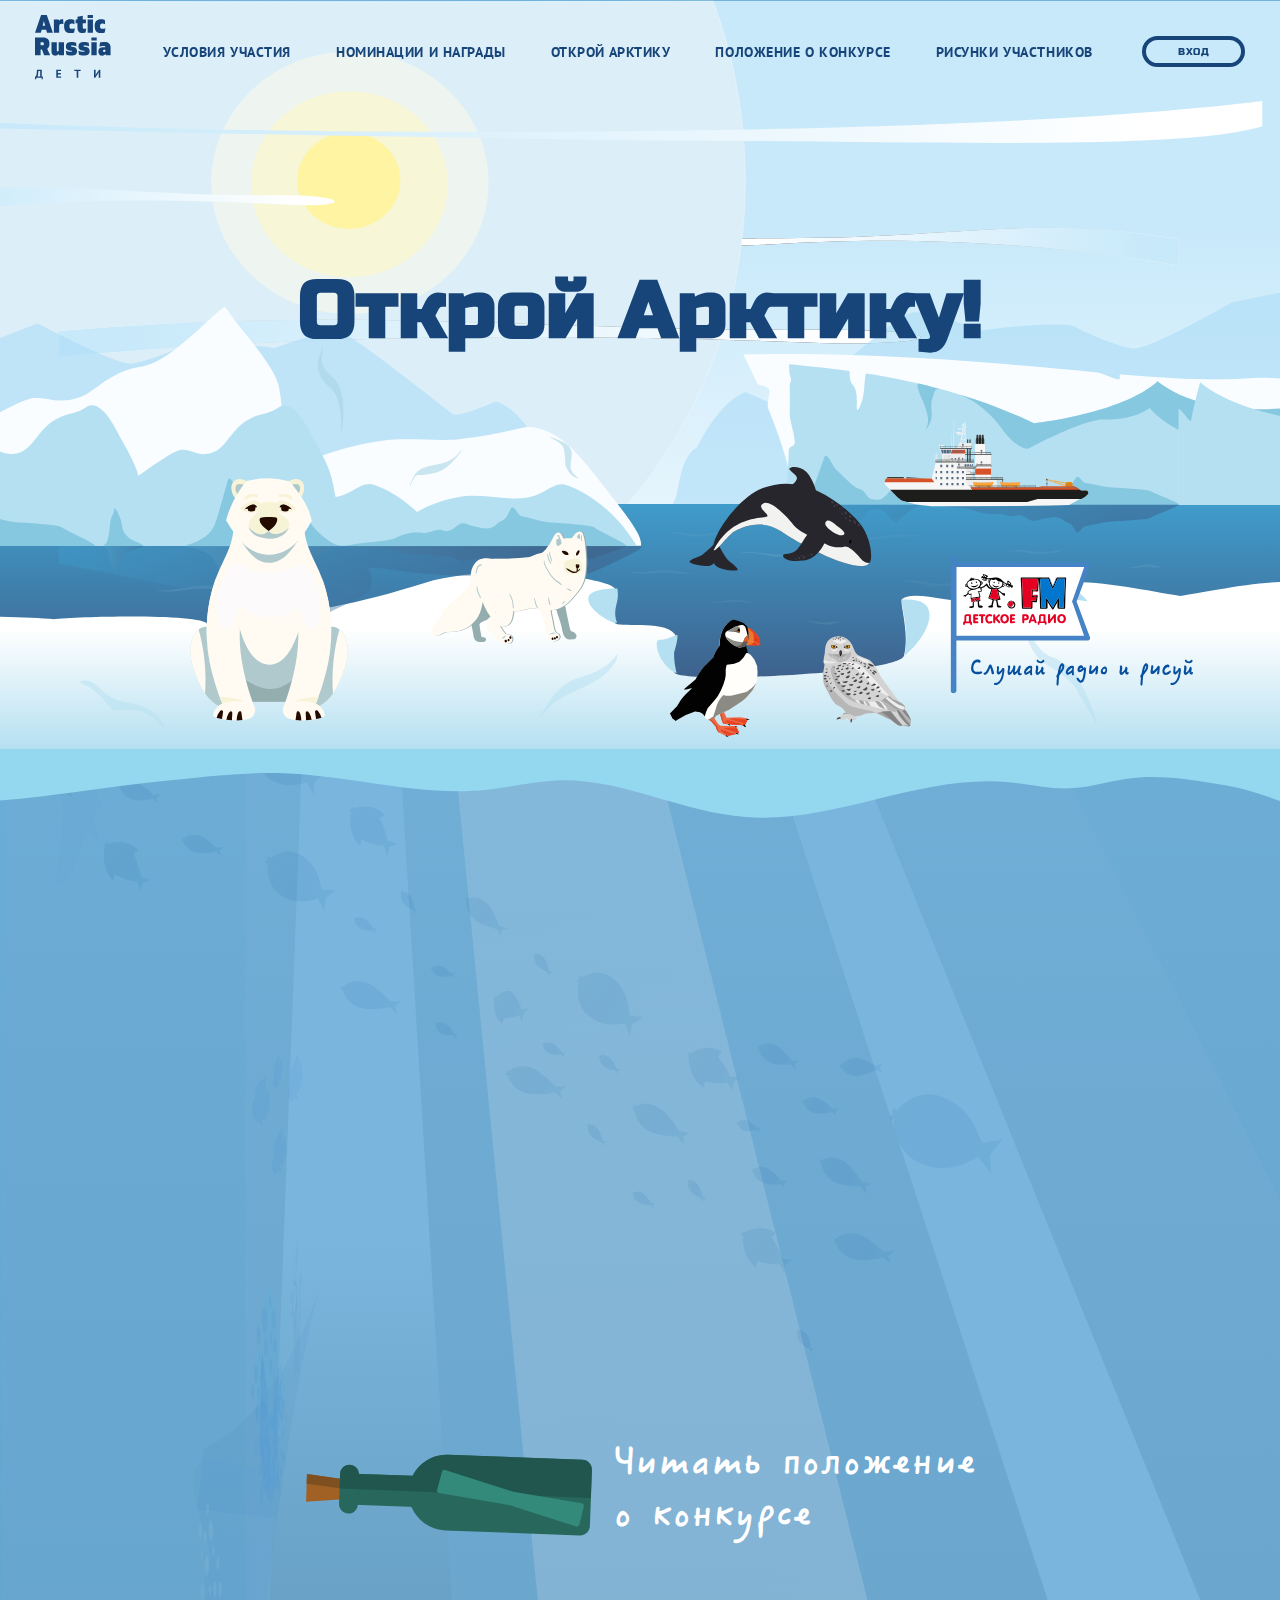
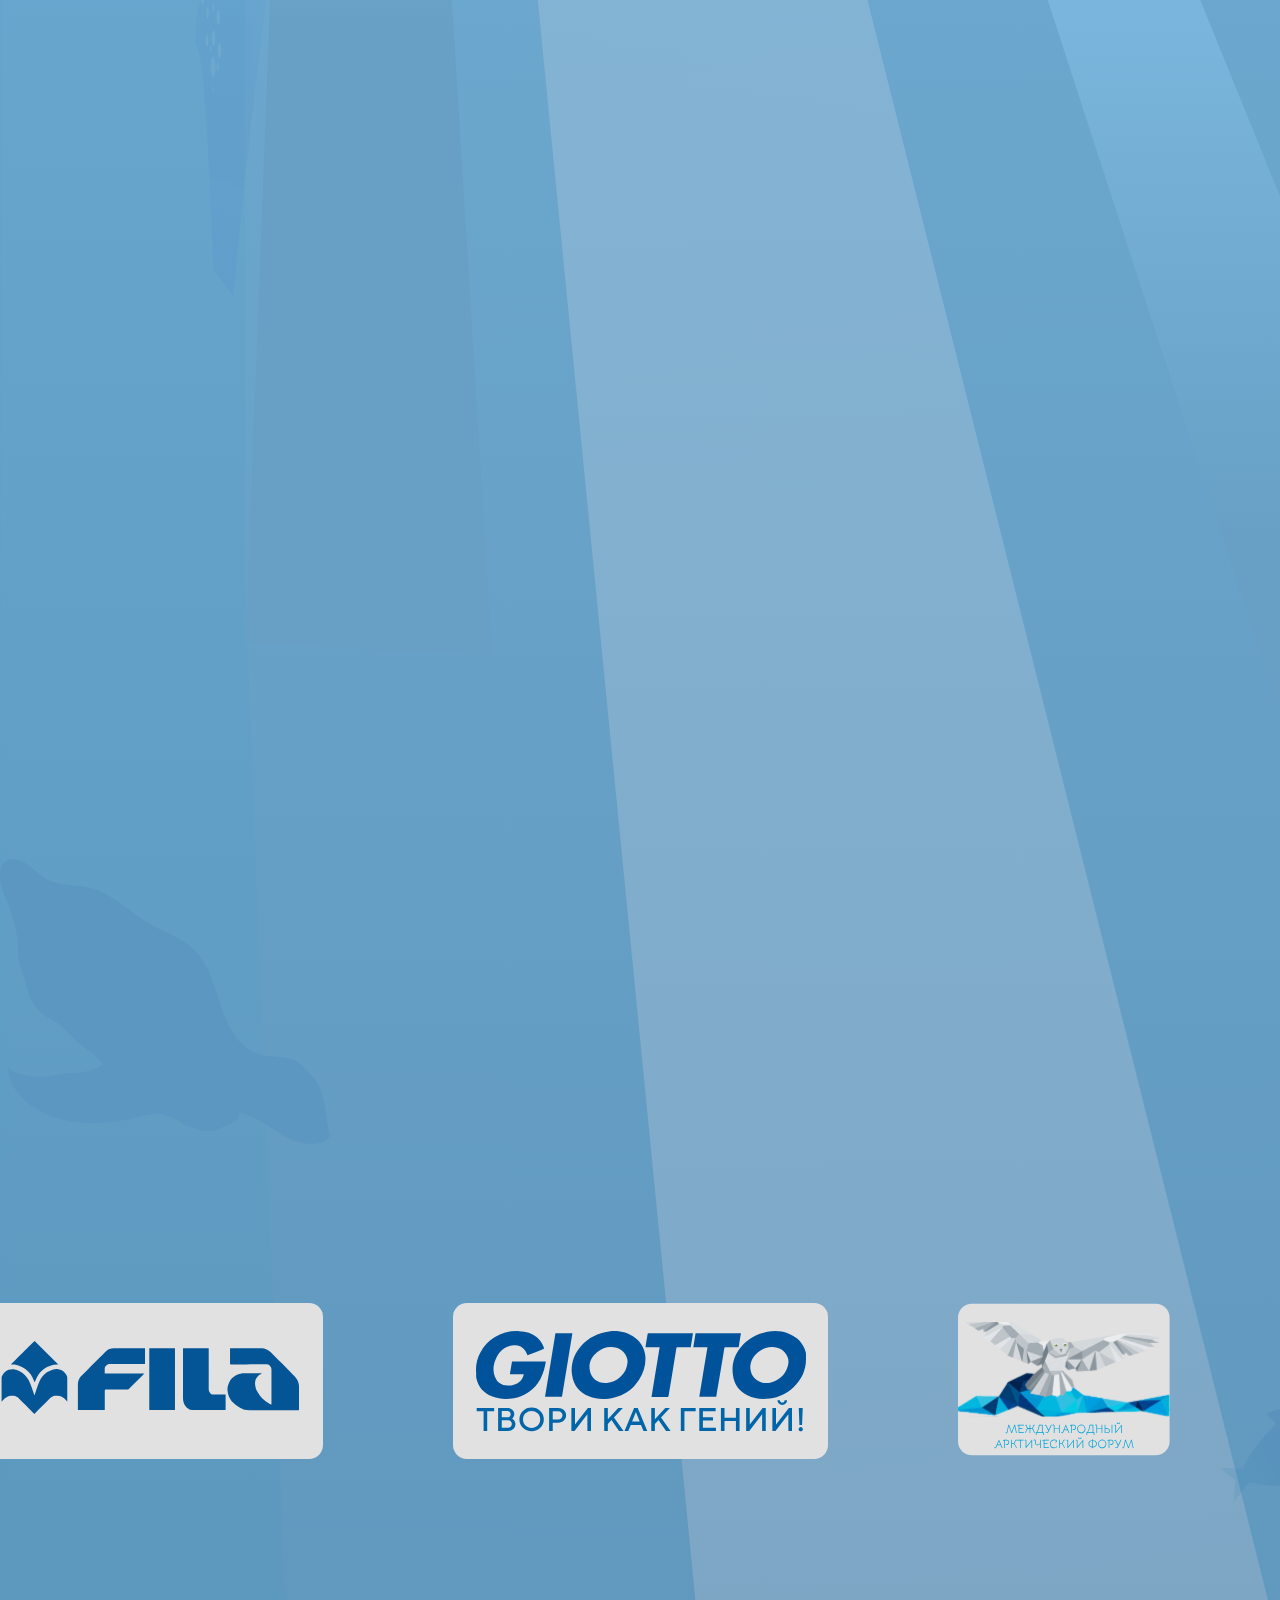
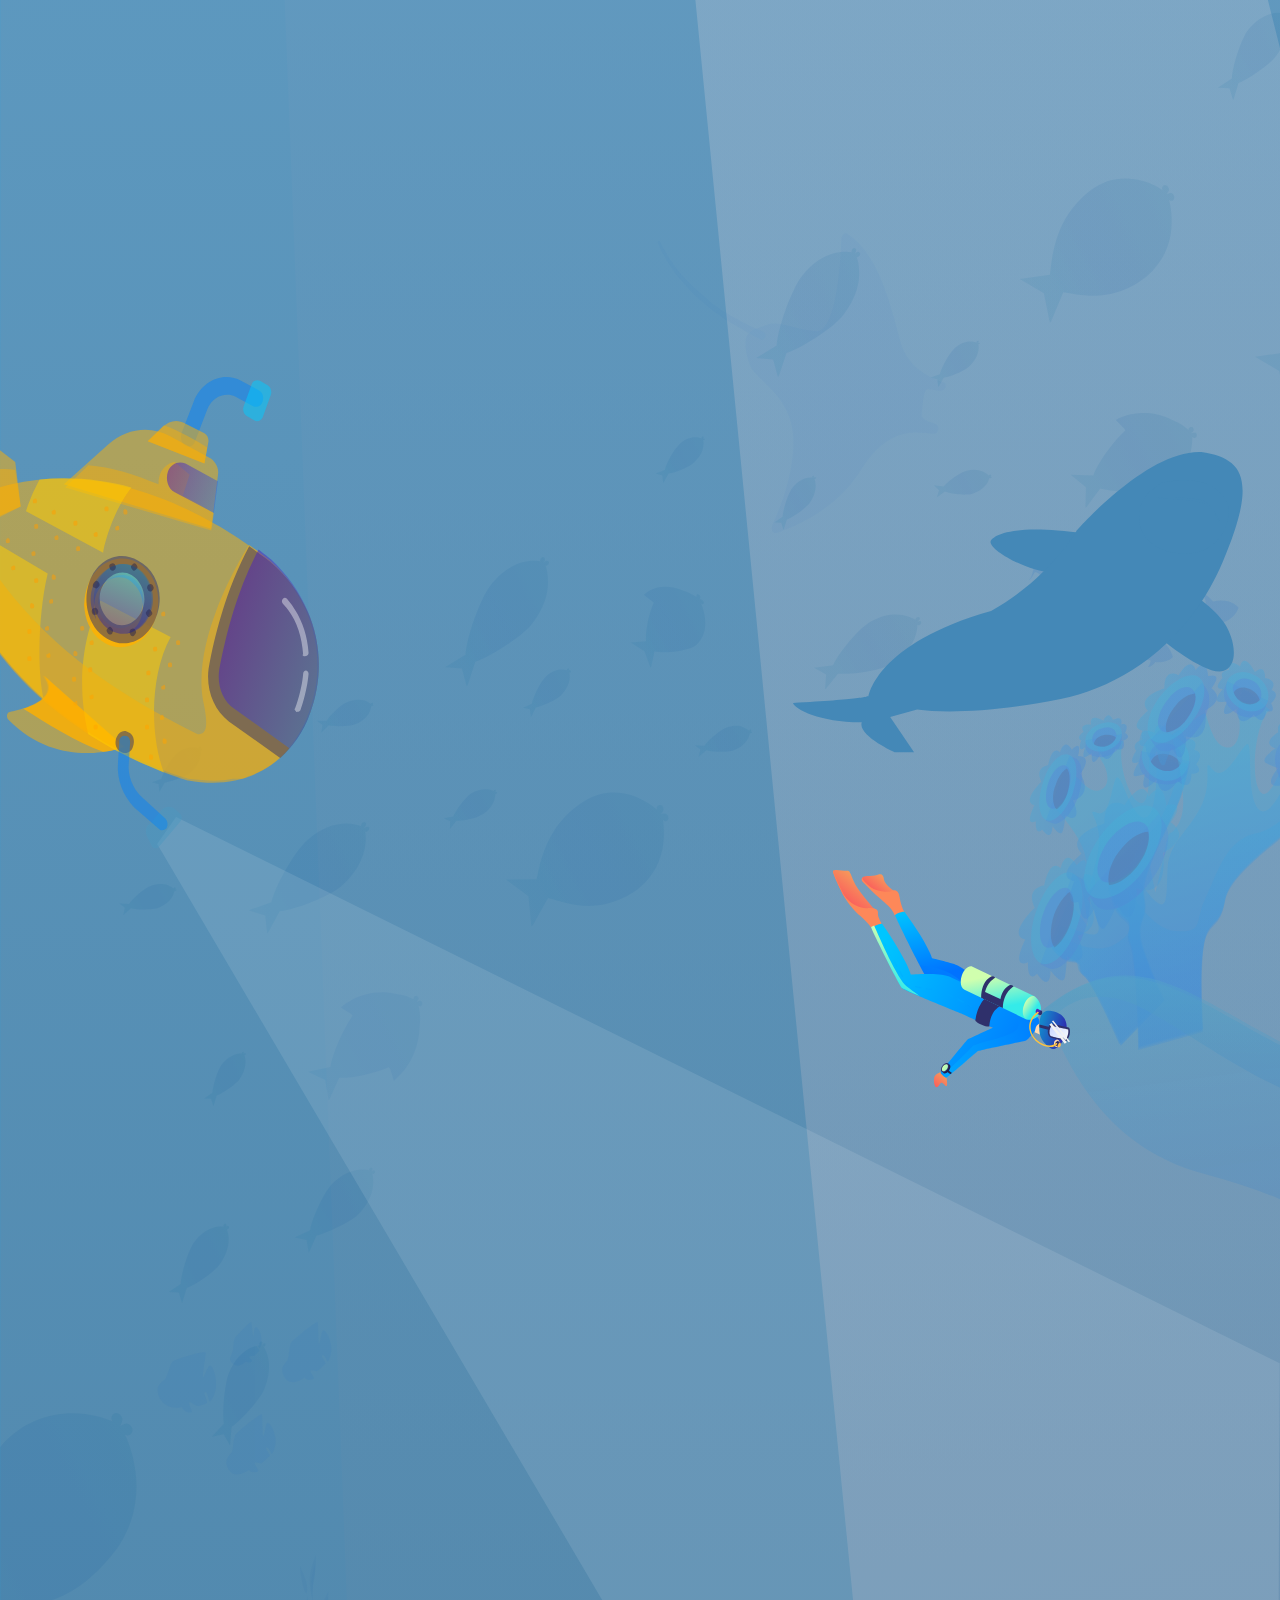
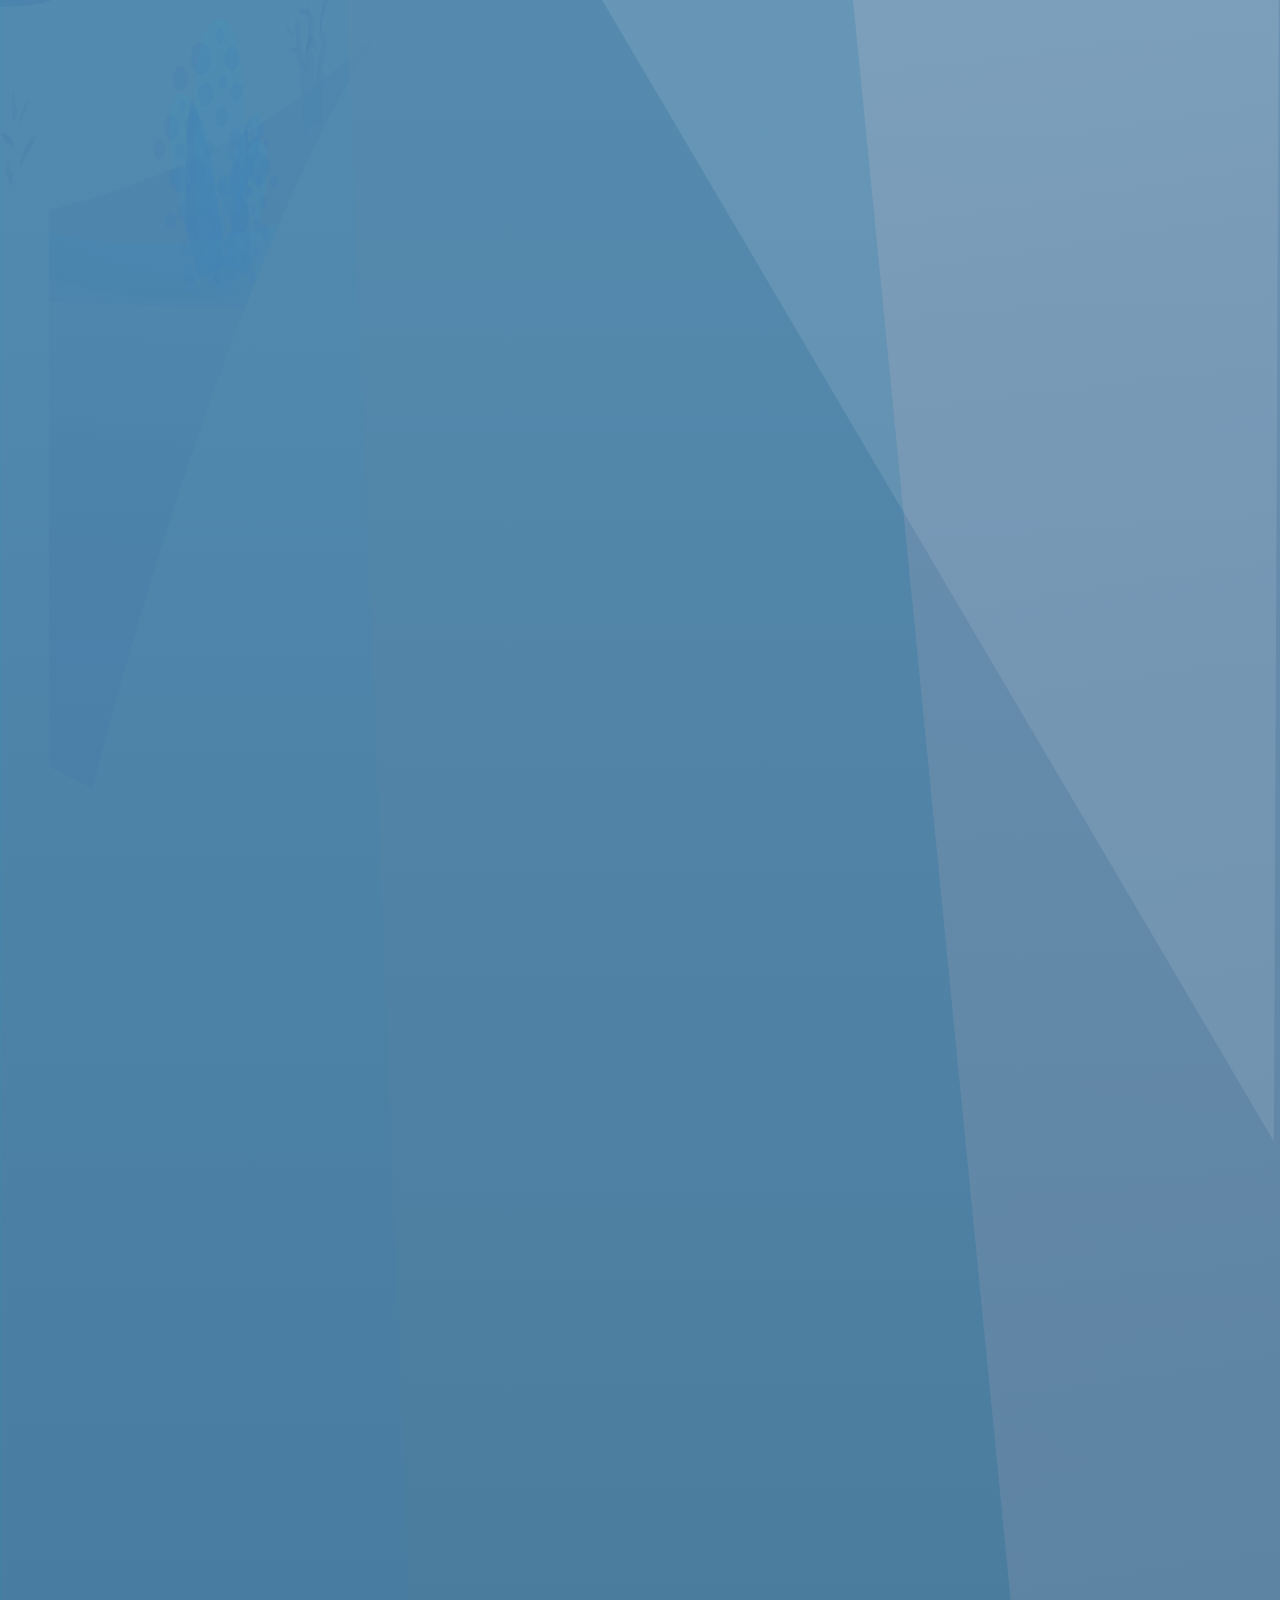
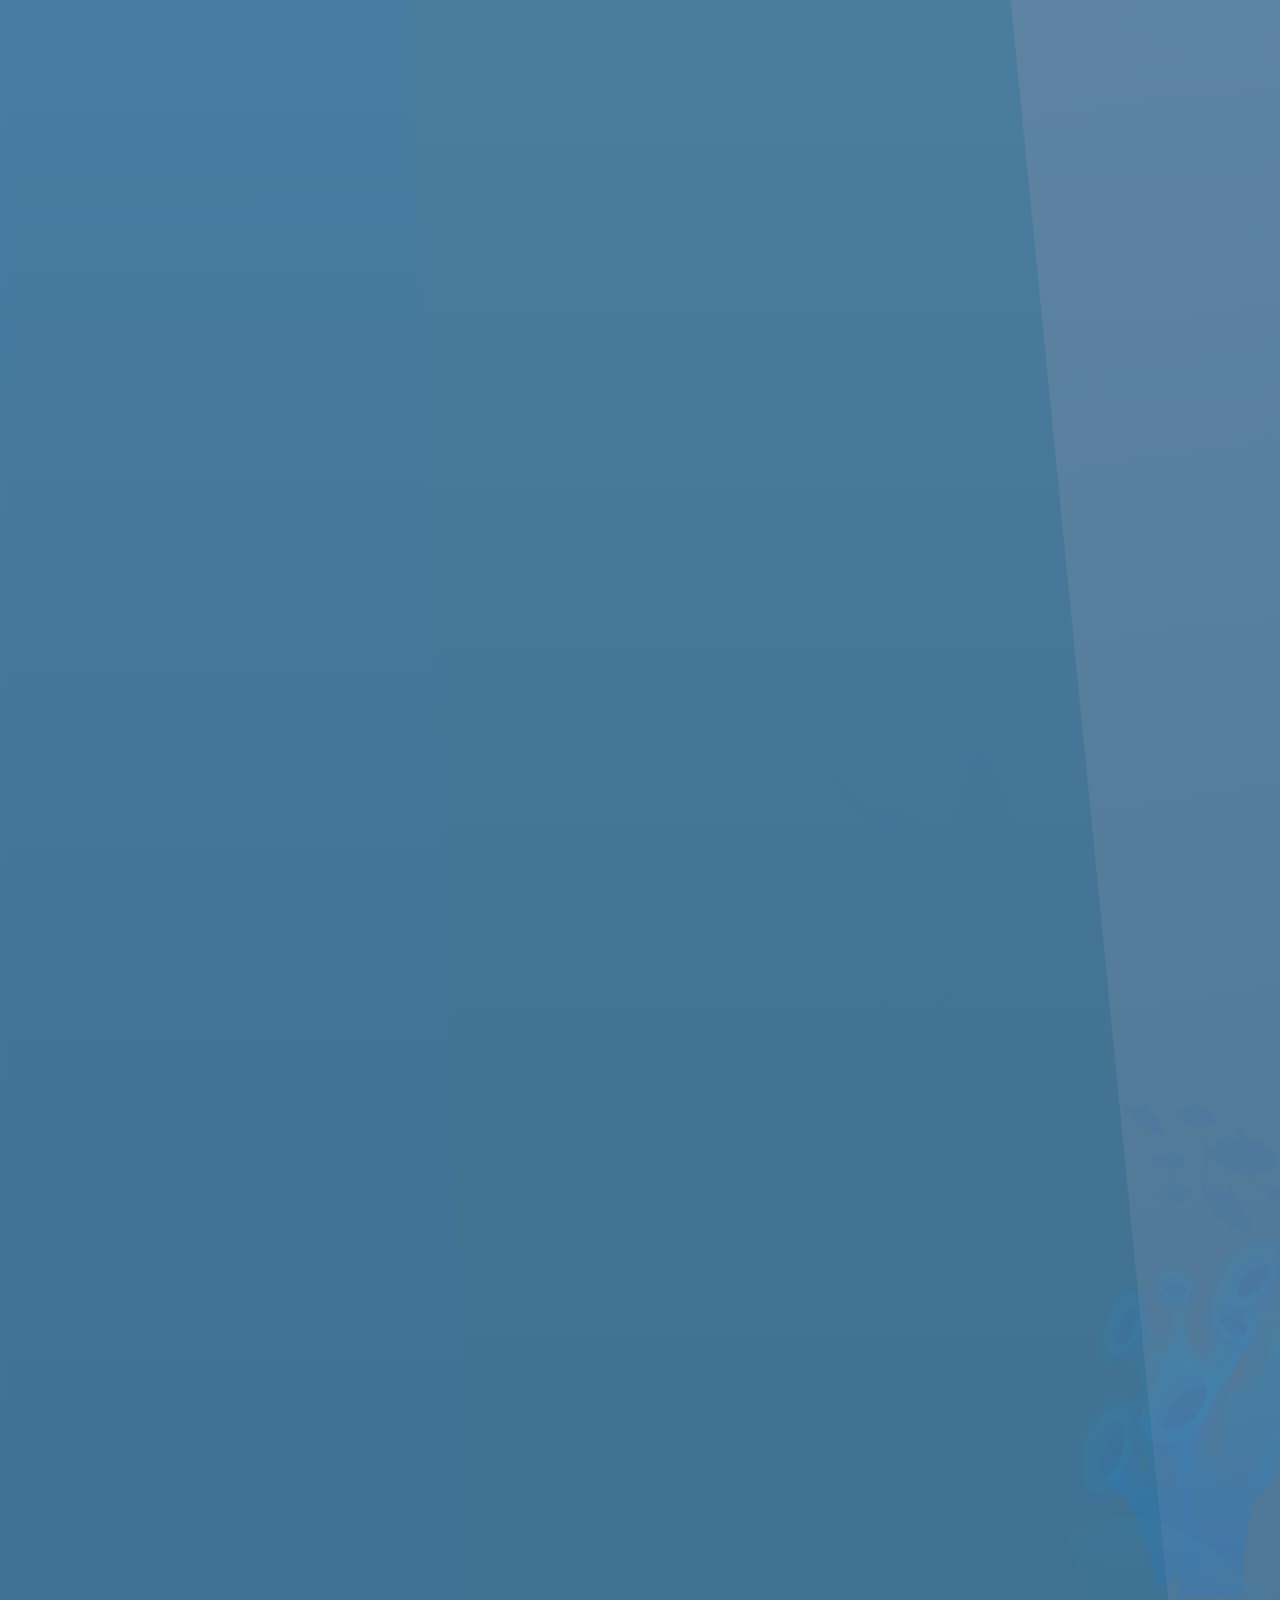
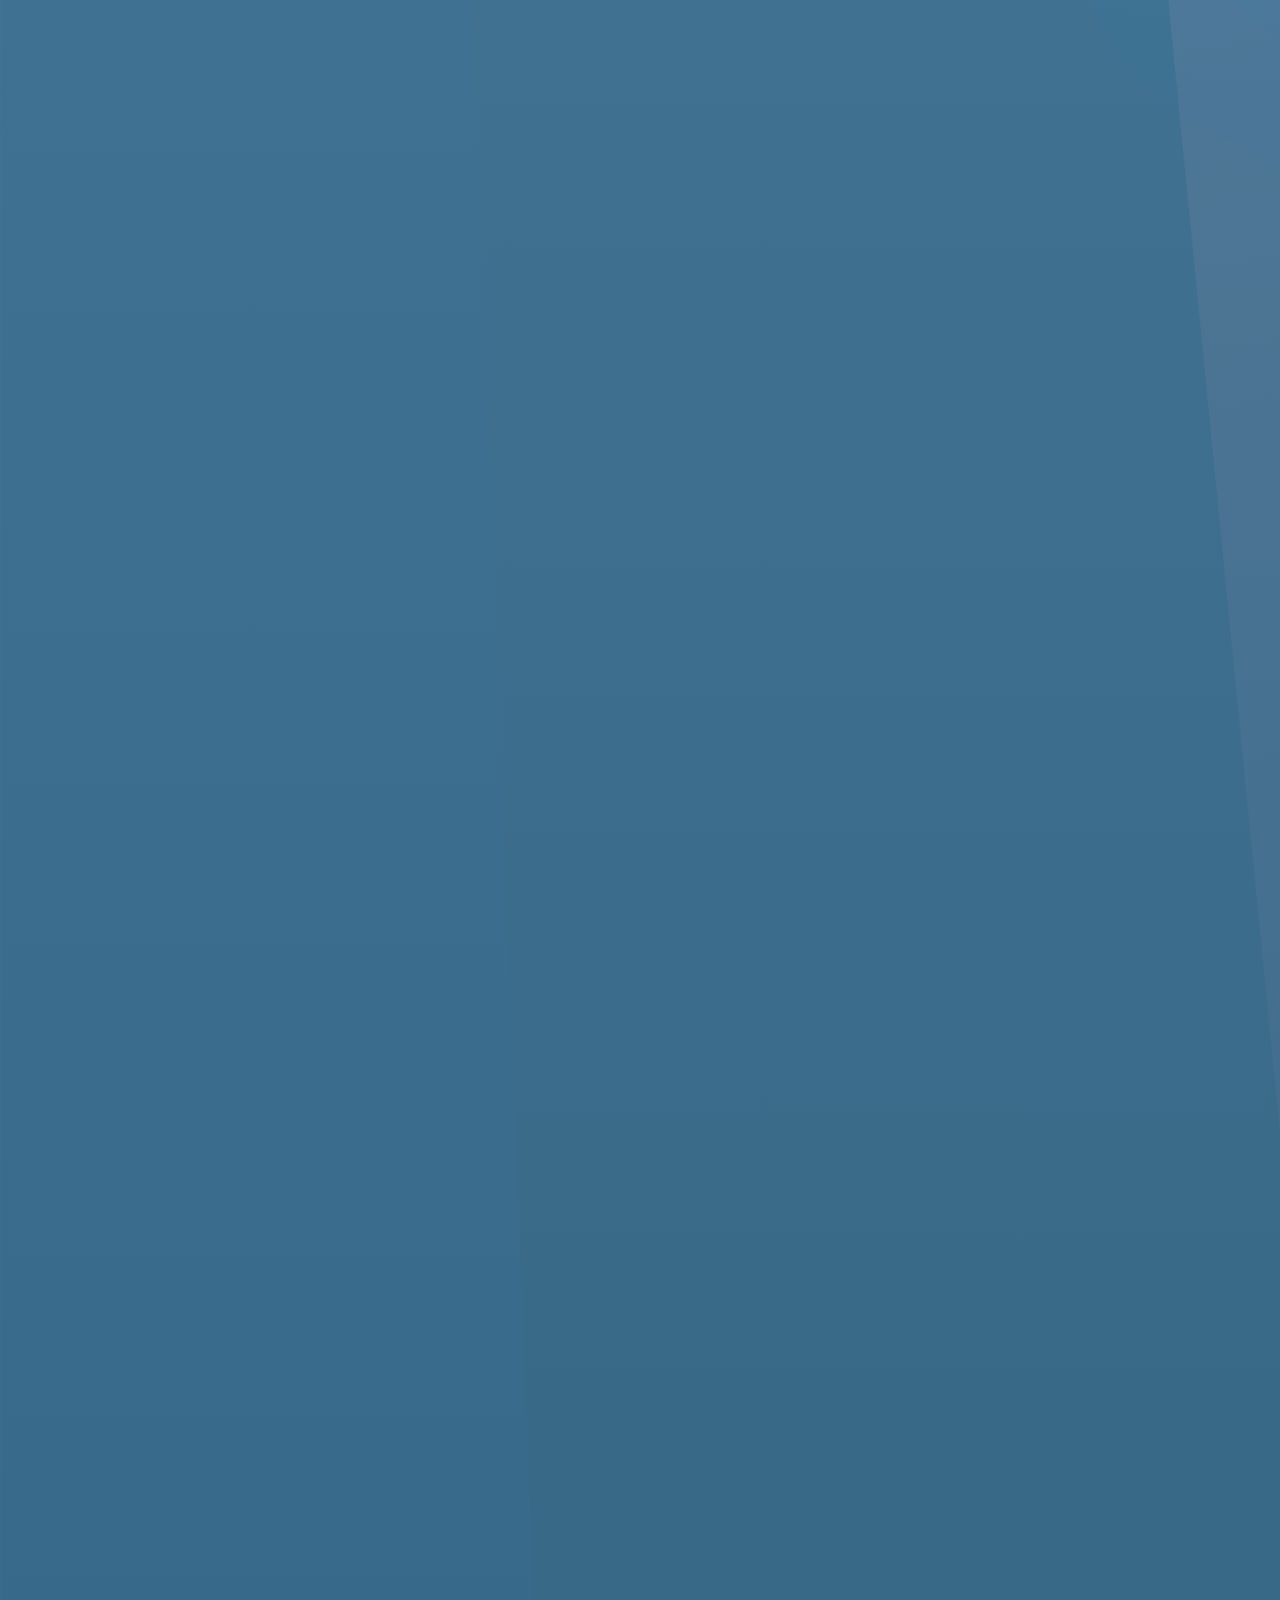
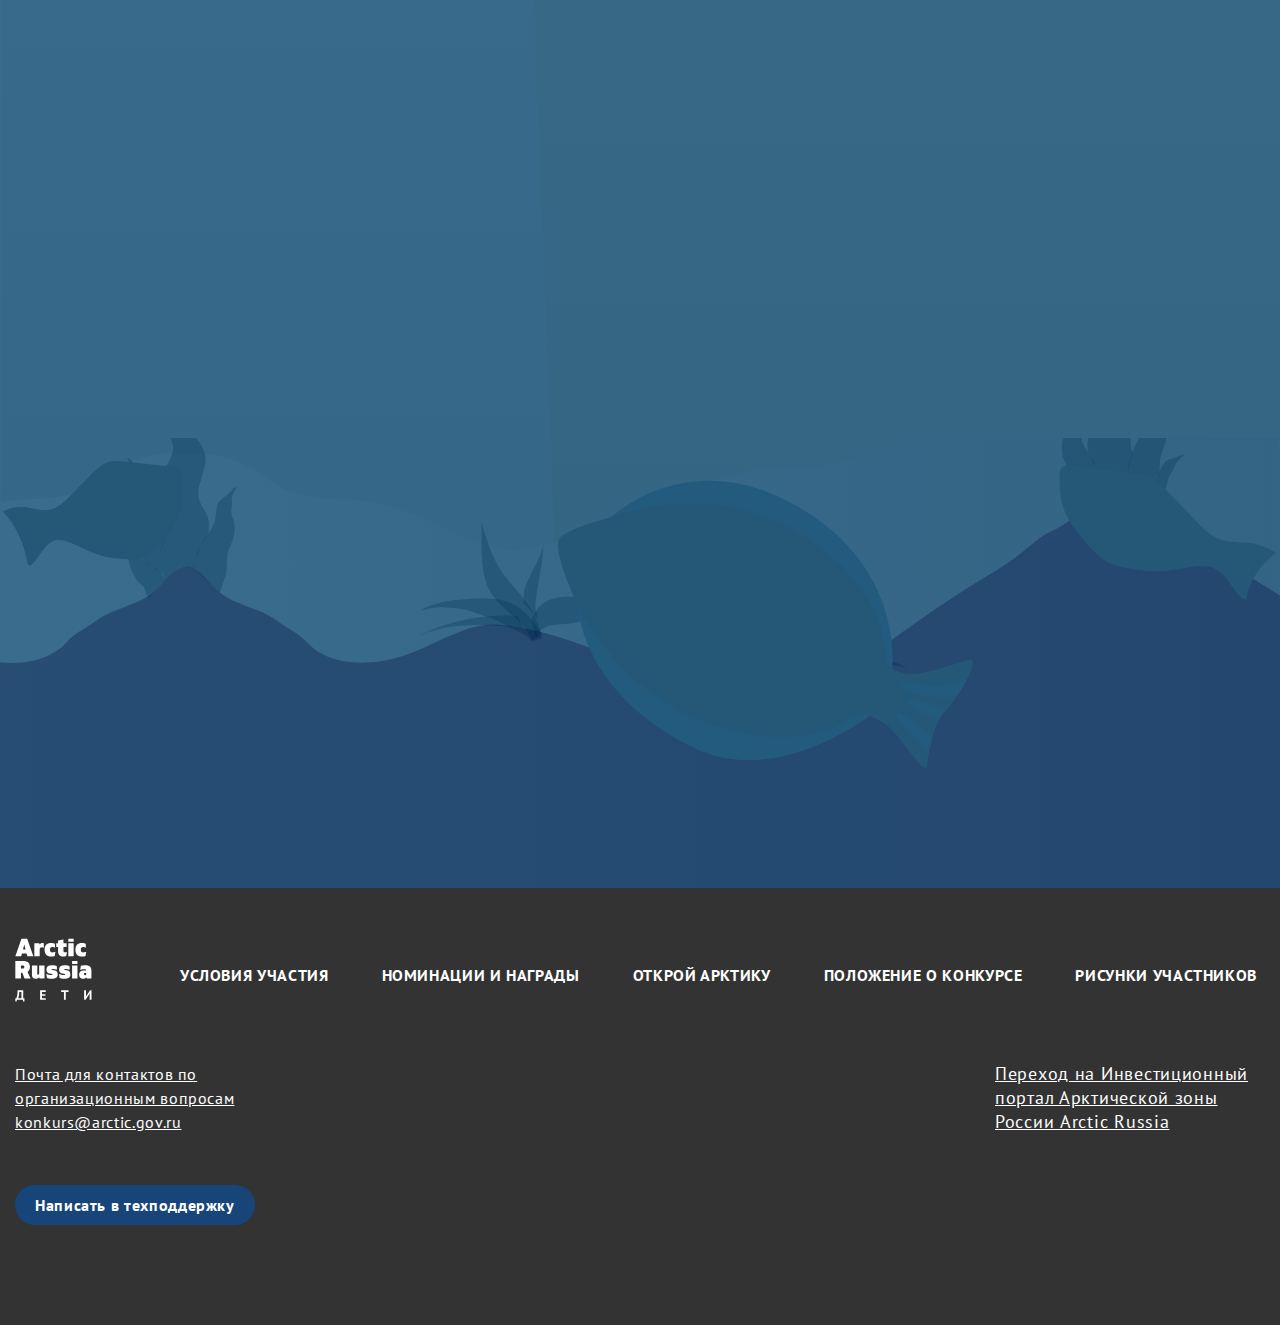
==== commit 2fbb1f0a: "Add files via upload" ====
--- a/index.html
+++ b/index.html
@@ -451,39 +451,36 @@
                 <div class="footer__top-logo">                     <picture><source srcset="img/logo-footer.svg" type="image/webp"><img src="img/logo-footer.svg" alt="Arctic Russia"></picture>                 </div>-                <nav class="footer__top-nav">-                    <ul class="footer__top-list">-                        <li><a href="#" class="footer__top-link">УСЛОВИЯ УЧАСТИЯ</a></li>-                        <li><a href="#" class="footer__top-link">НОМИНАЦИИ И НАГРАДЫ</a></li>-                        <li><a href="#" class="footer__top-link">Открой Арктику</a></li>-                        <li><a href="#" class="footer__top-link">Положение о конкурсе</a></li>-                        <li><a href="#" class="footer__top-link">РИСУНКИ УЧАСТНИКОВ</a></li>-                    </ul>-                </nav>+                <div class="footer__top-container">+                    <nav class="footer__top-nav" data-da="footer__bottom-container,0,720">+                        <ul class="footer__top-list">+                            <li><a href="#" class="footer__top-link">УСЛОВИЯ УЧАСТИЯ</a></li>+                            <li><a href="#" class="footer__top-link">НОМИНАЦИИ И НАГРАДЫ</a></li>+                            <li><a href="#" class="footer__top-link">Открой Арктику</a></li>+                            <li><a href="#" class="footer__top-link">Положение о конкурсе</a></li>+                            <li><a href="#" class="footer__top-link">РИСУНКИ УЧАСТНИКОВ</a></li>+                        </ul>+                    </nav>+                </div>             </div>             <div class="footer__bottom">+                <div class="footer__bottom-container"></div>                 <div class="footer__bottom-items">                     <div class="footer__bottom-item">-                        <a href="mailto:contact@arctic.gov.ru" class="footer__bottom-link">contact@arctic.gov.ru</a>-                        <a href="tel:+74993224427" class="footer__bottom-link">+7 (499) 322 44 27</a>-                        <div class="footer__bottom-socials">-                            <a href="#" class="footer__bottom-social">-                                <picture><source srcset="img/social-01.svg" type="image/webp"><img src="img/social-01.svg" alt=""></picture>-                            </a>-                            <a href="#" class="footer__bottom-social">-                                <picture><source srcset="img/social-02.svg" type="image/webp"><img src="img/social-02.svg" alt=""></picture>-                            </a>-                            <a href="#" class="footer__bottom-social">-                                <picture><source srcset="img/social-03.svg" type="image/webp"><img src="img/social-03.svg" alt=""></picture>-                            </a>-                        </div>+                        <a href="mailto:konkurs@arctic.gov.ru" class="footer__bottom-link" data-da="footer__top-container,0,720">+                            Почта для контактов по организационным вопросам konkurs@arctic.gov.ru+                        </a>                     </div>                     <div class="footer__bottom-item">-                        <a href="#" class="footer__bottom-exitlink">+                        <a href="#" class="footer__bottom-exitlink" data-da="footer__bottom-elem,0,720">                             Переход на Инвестиционный портал Арктической зоны России Arctic Russia                         </a>                     </div>                 </div>+                <div class="footer__bottom-support">+                    <a href="#" class="footer__bottom-btn">Написать в техподдержку</a>+                </div>+                <div class="footer__bottom-elem"></div>             </div>         </div>     </footer>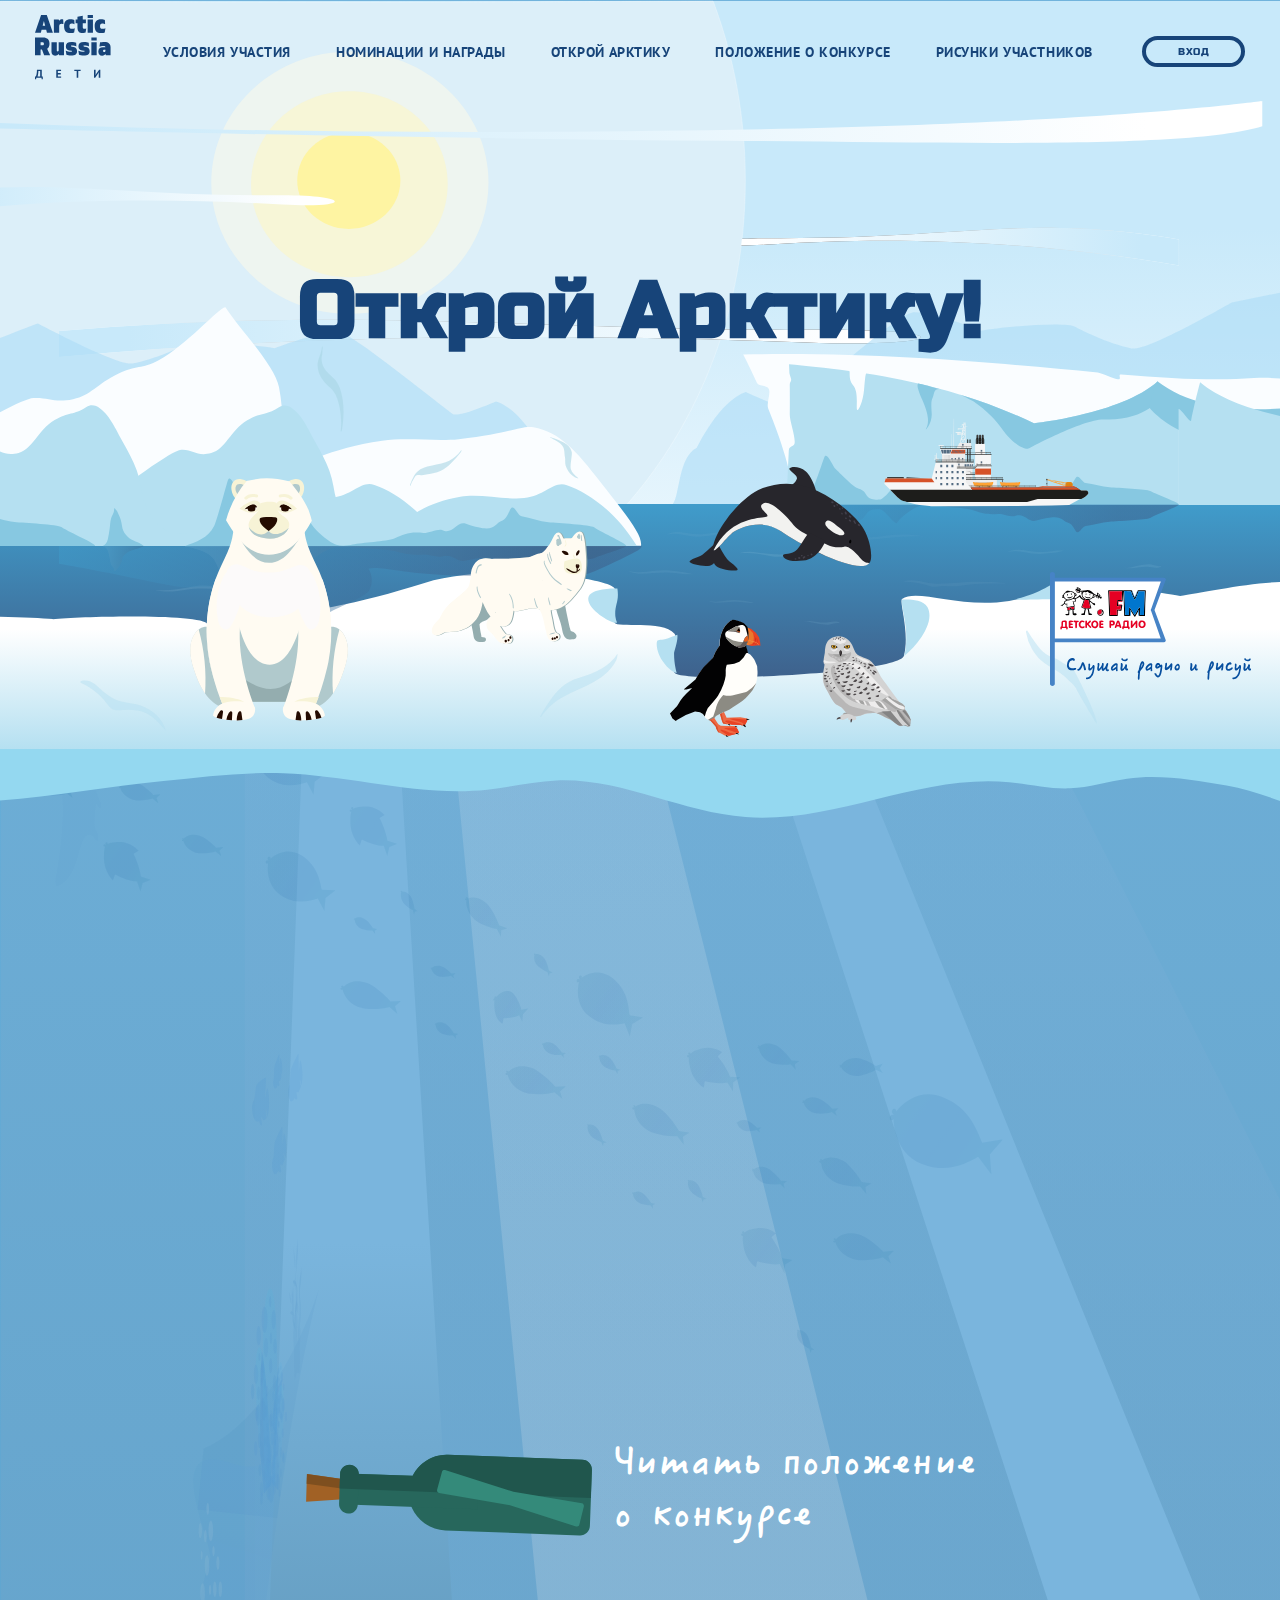
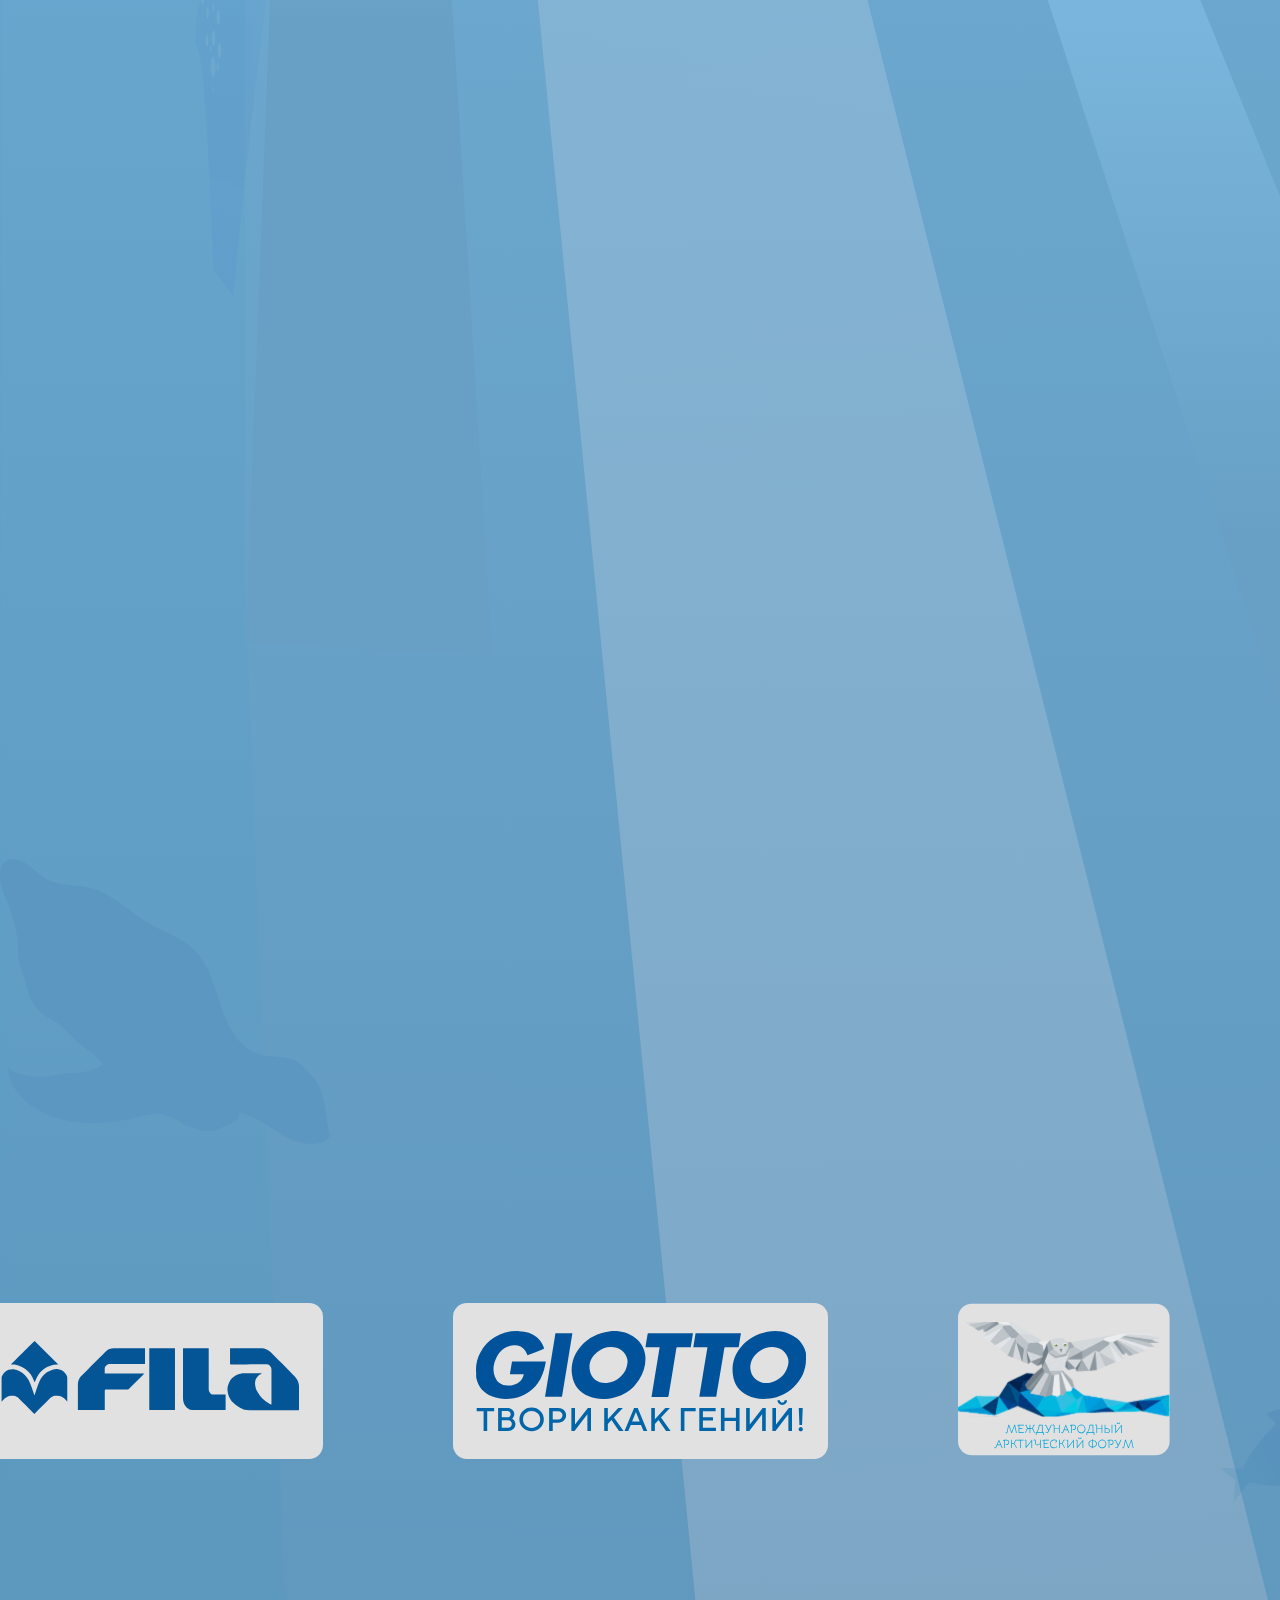
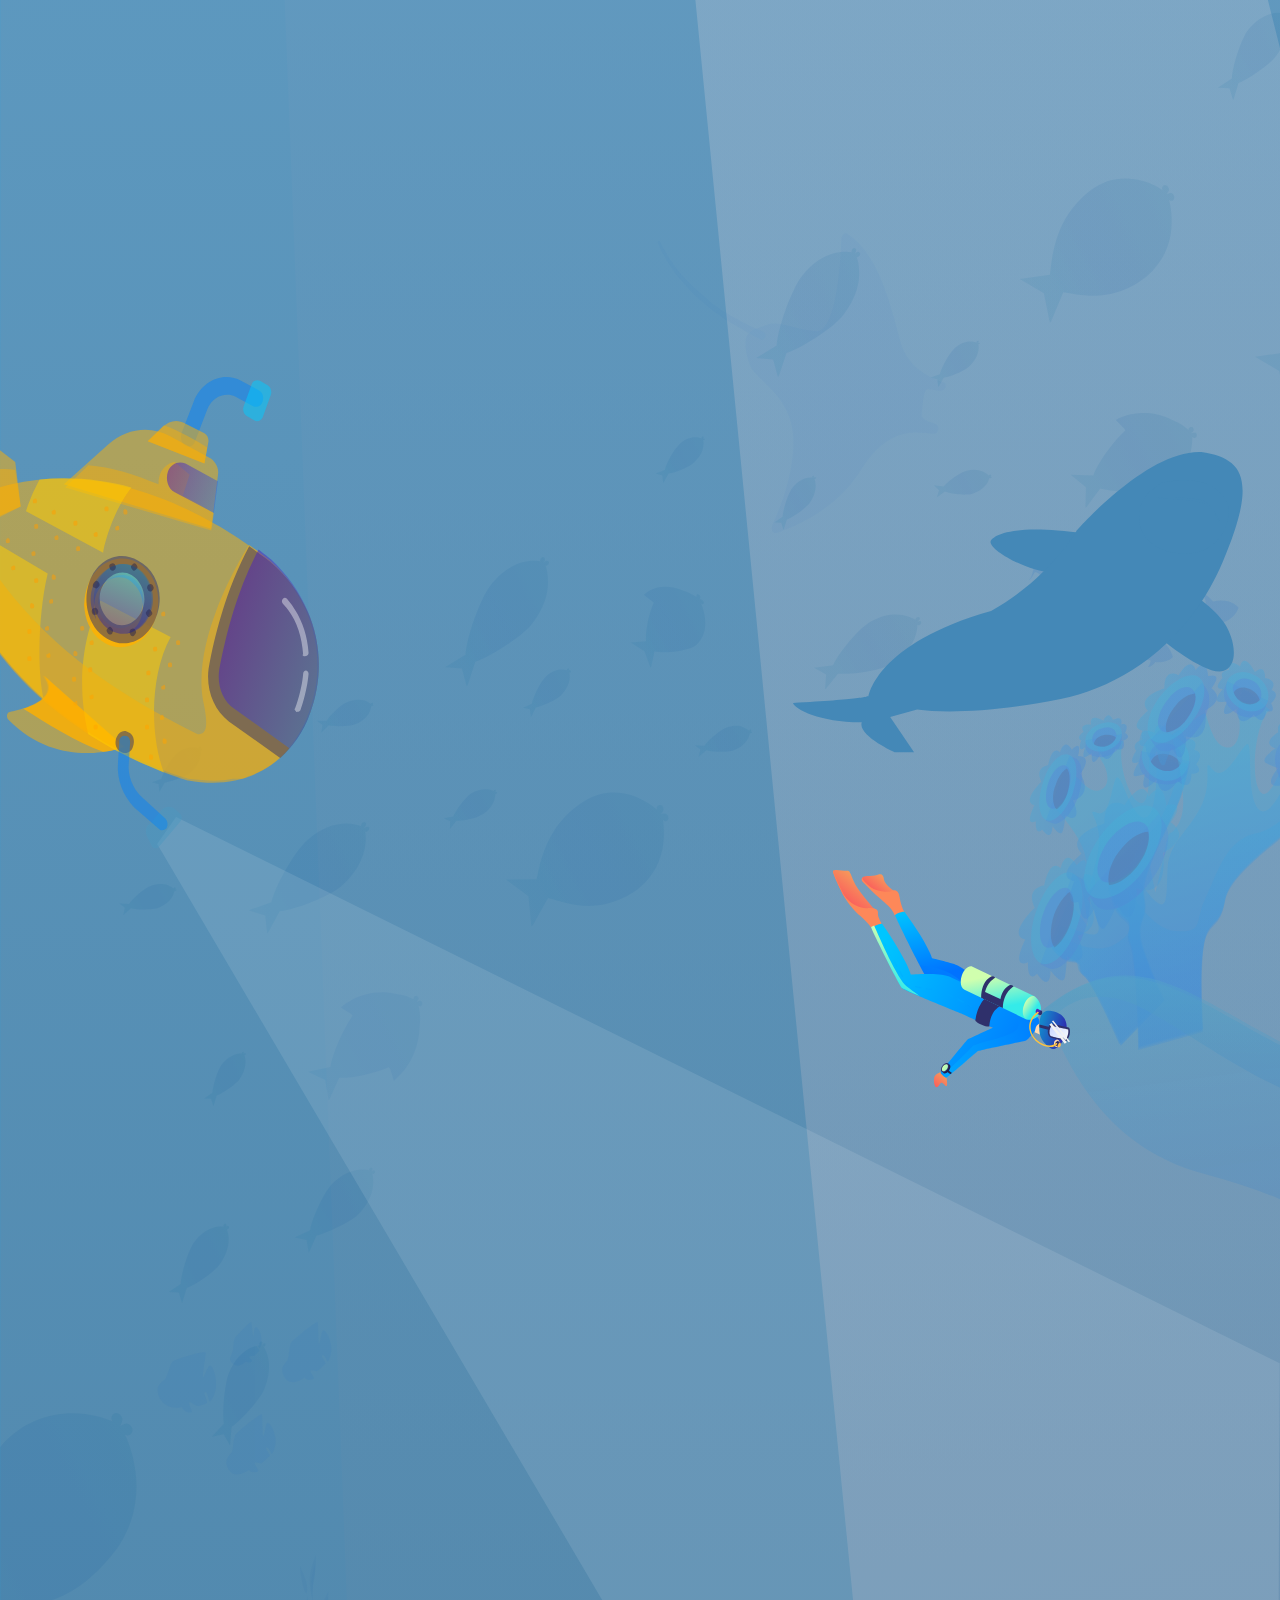
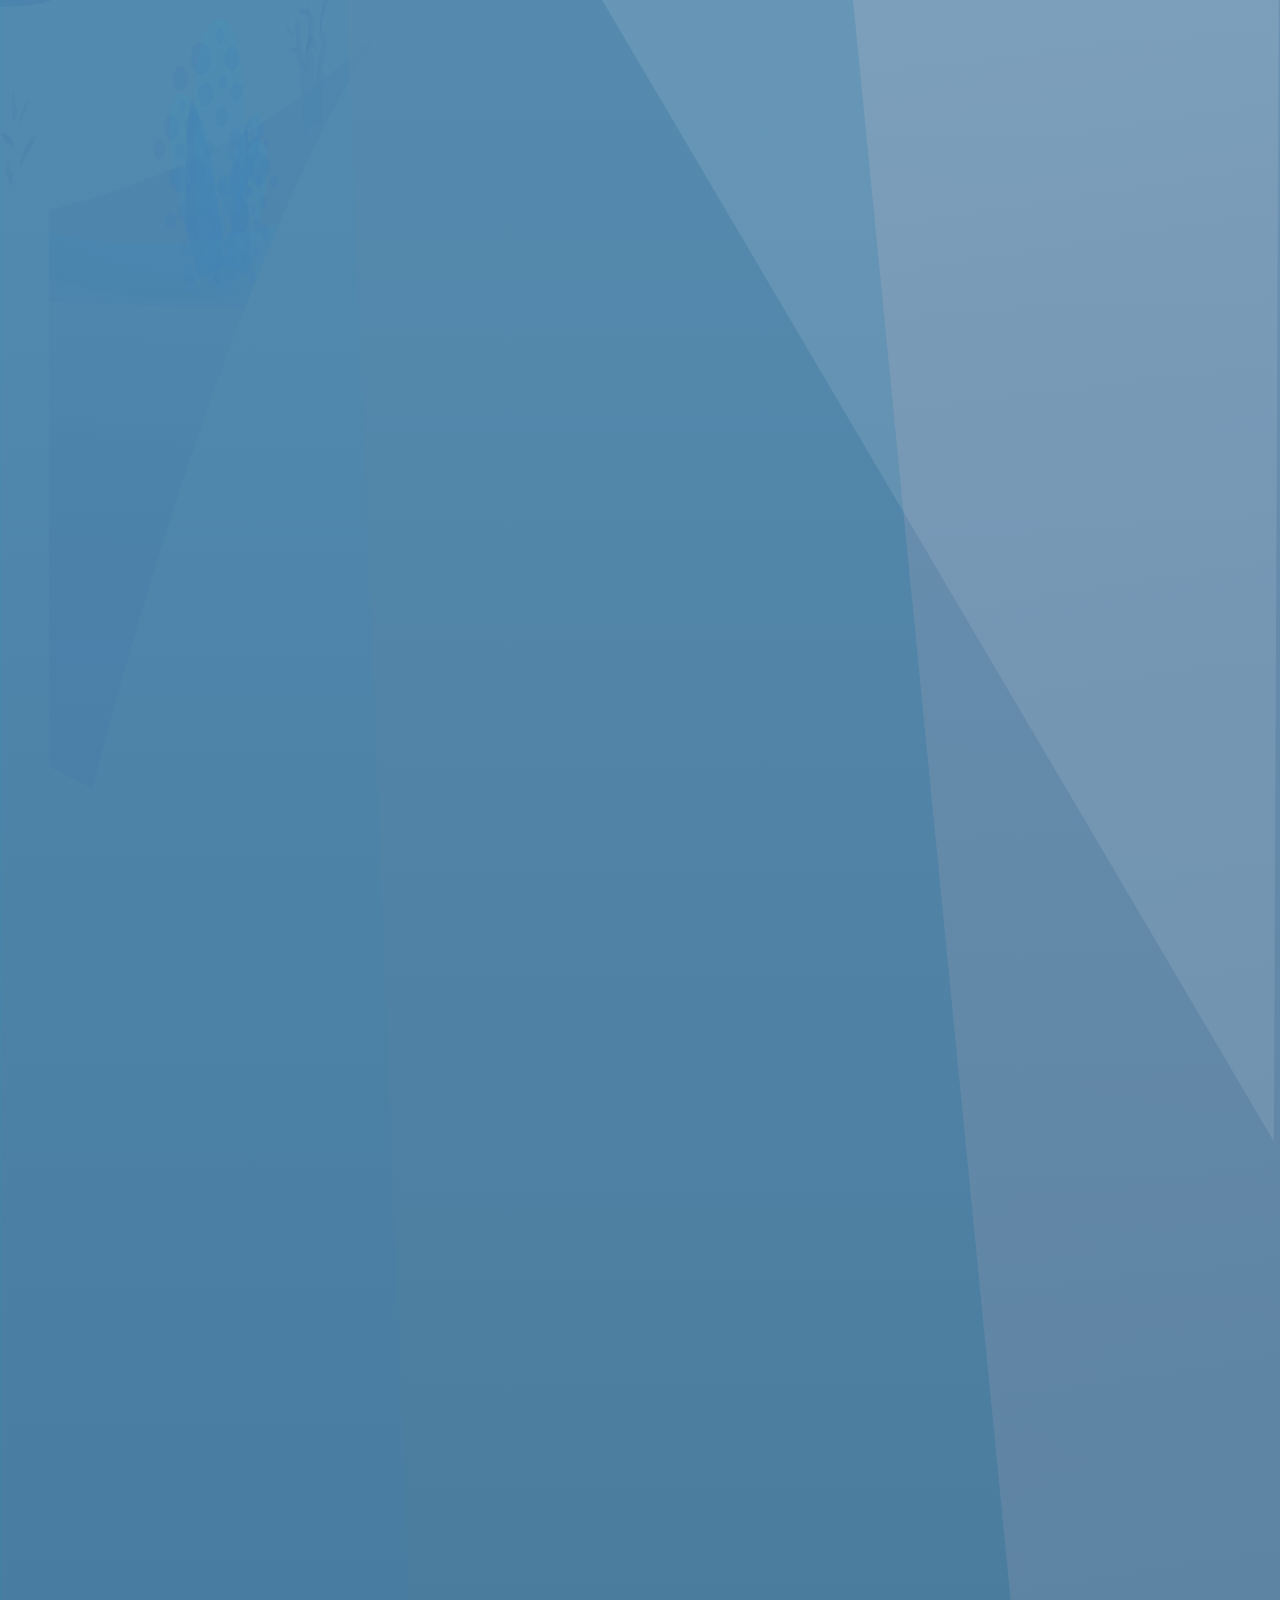
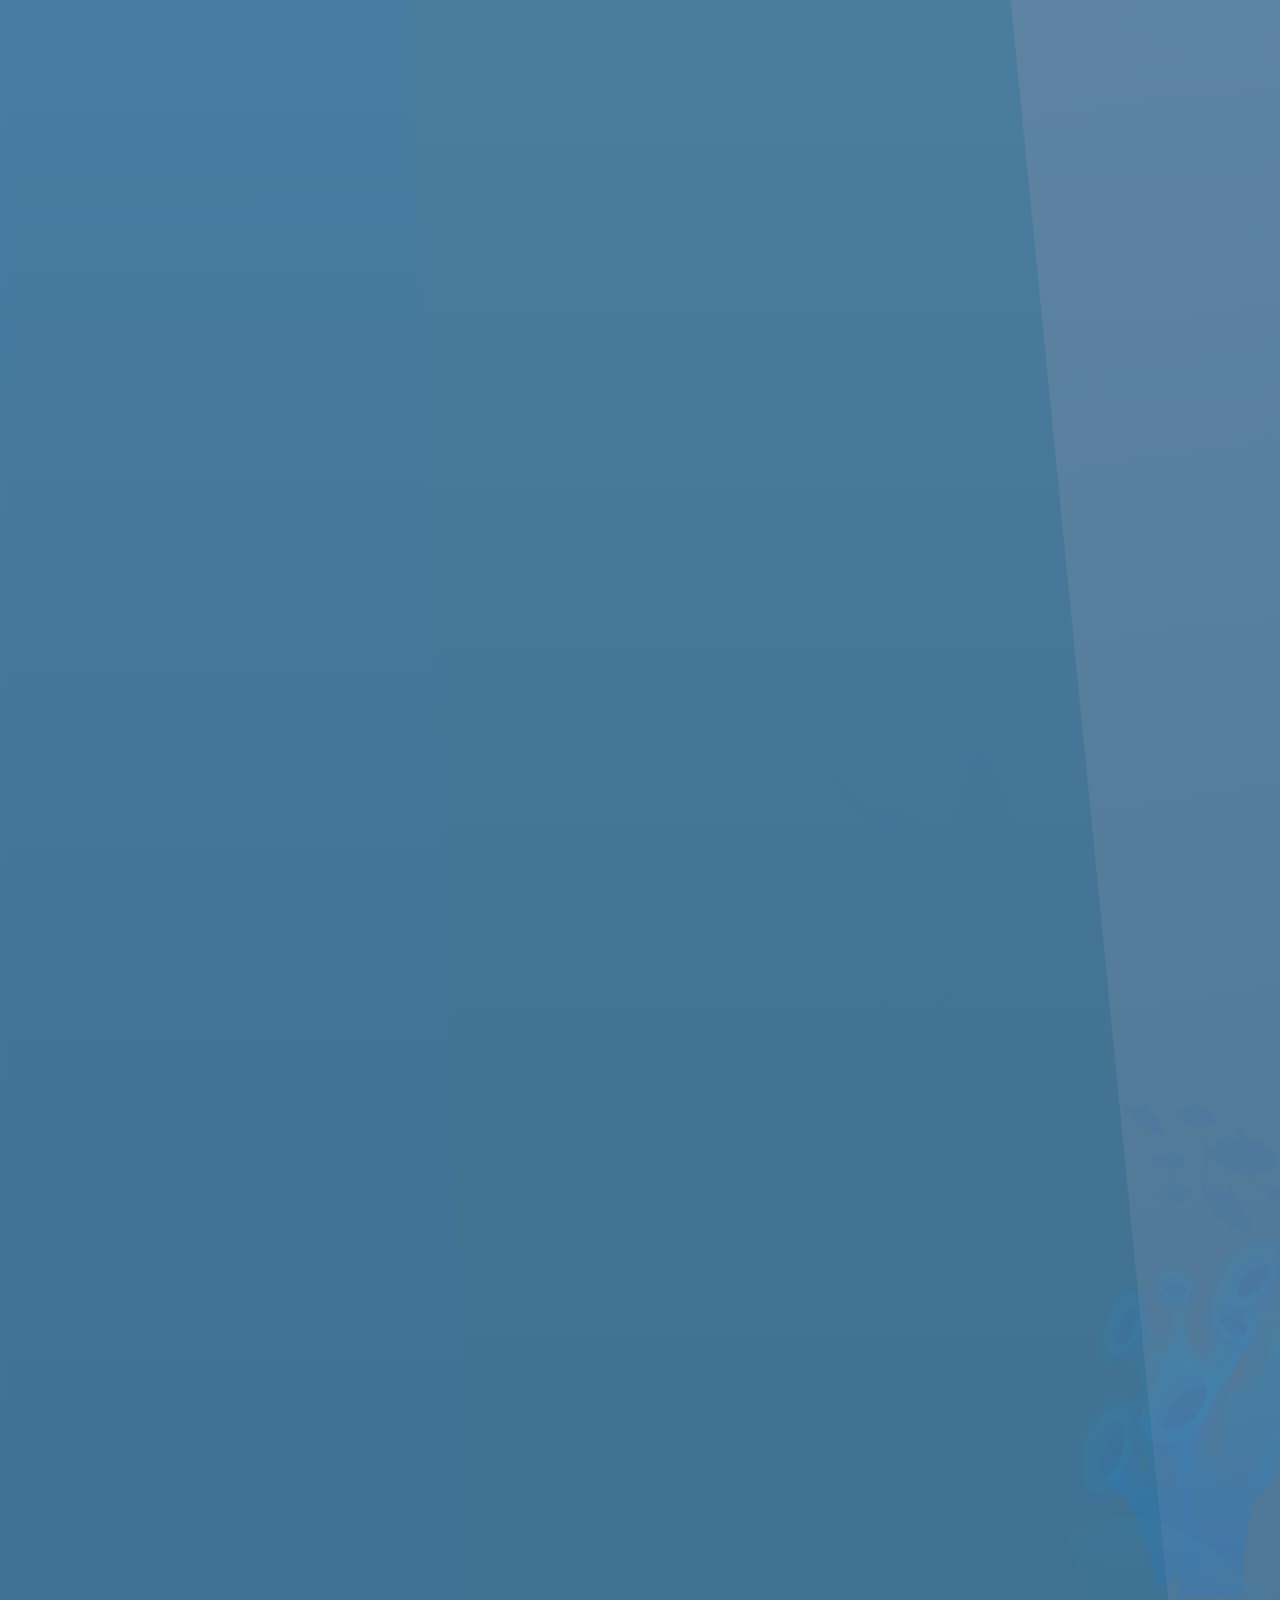
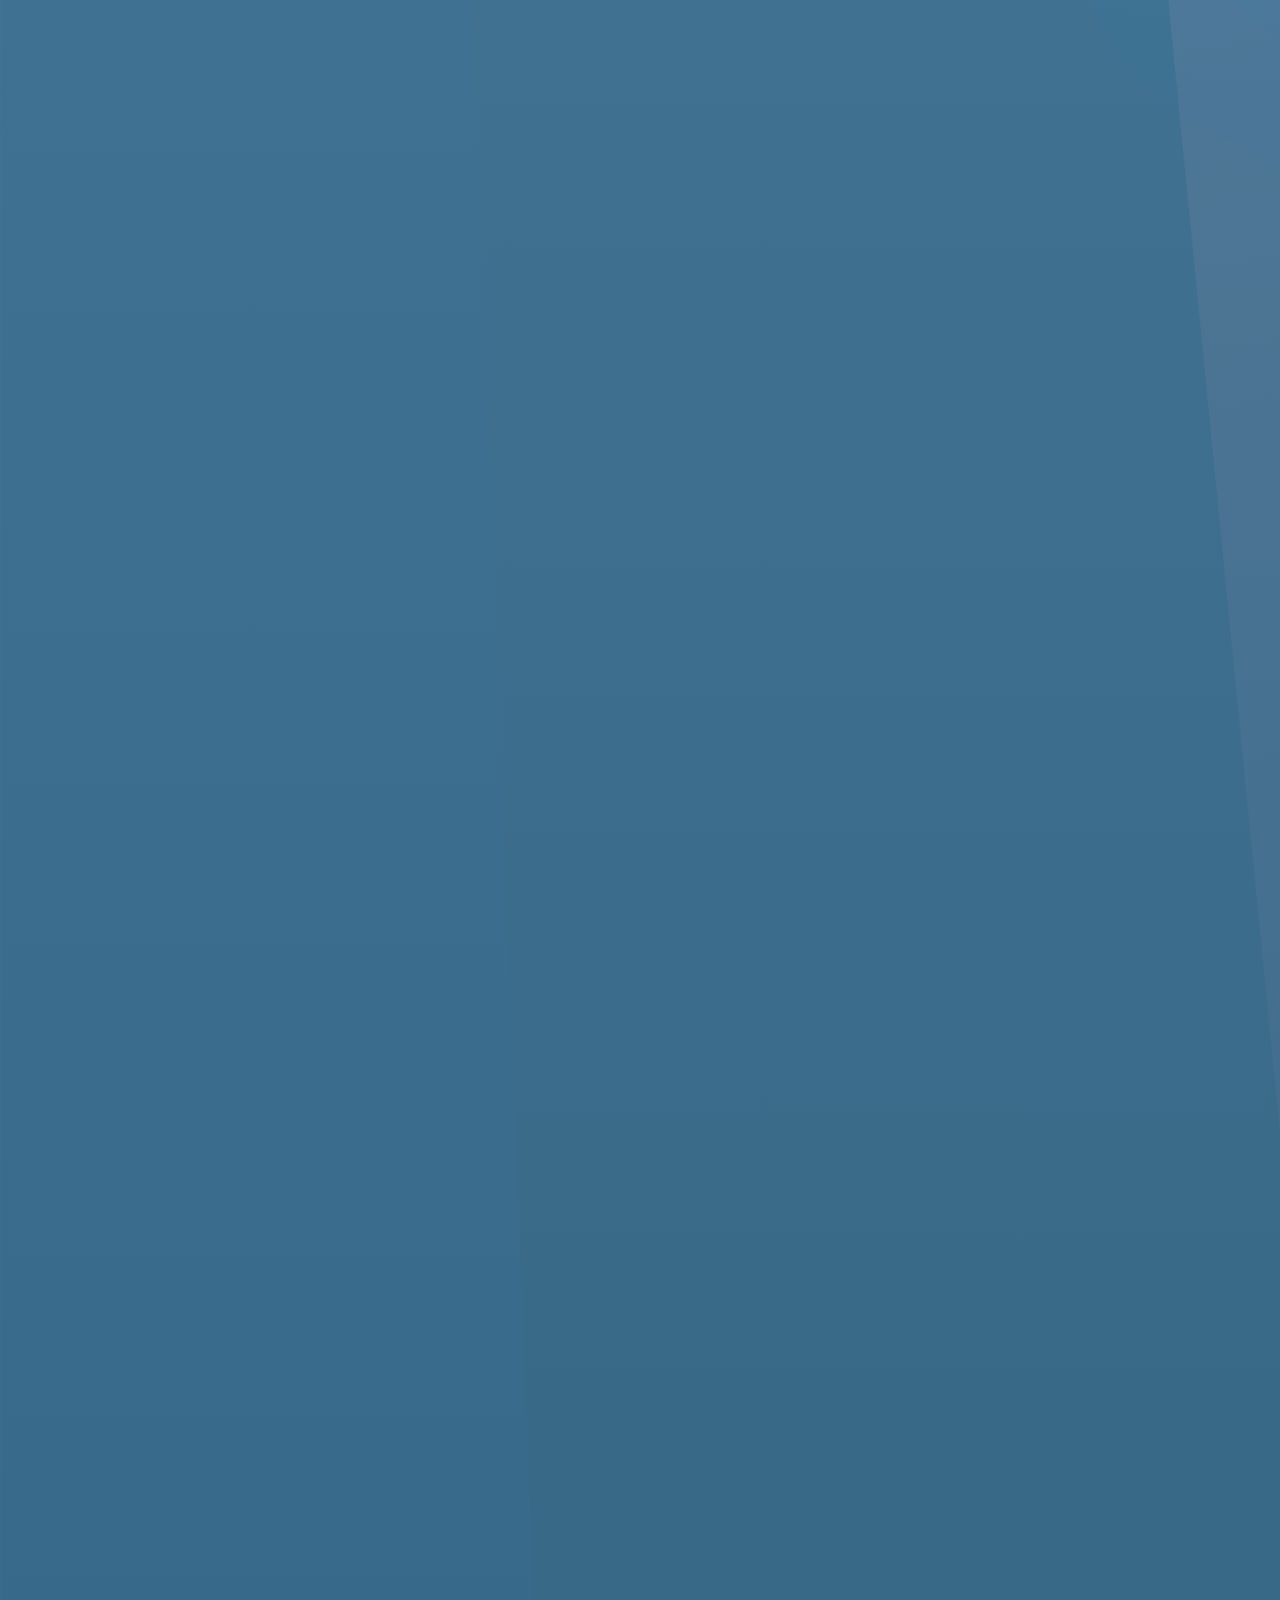
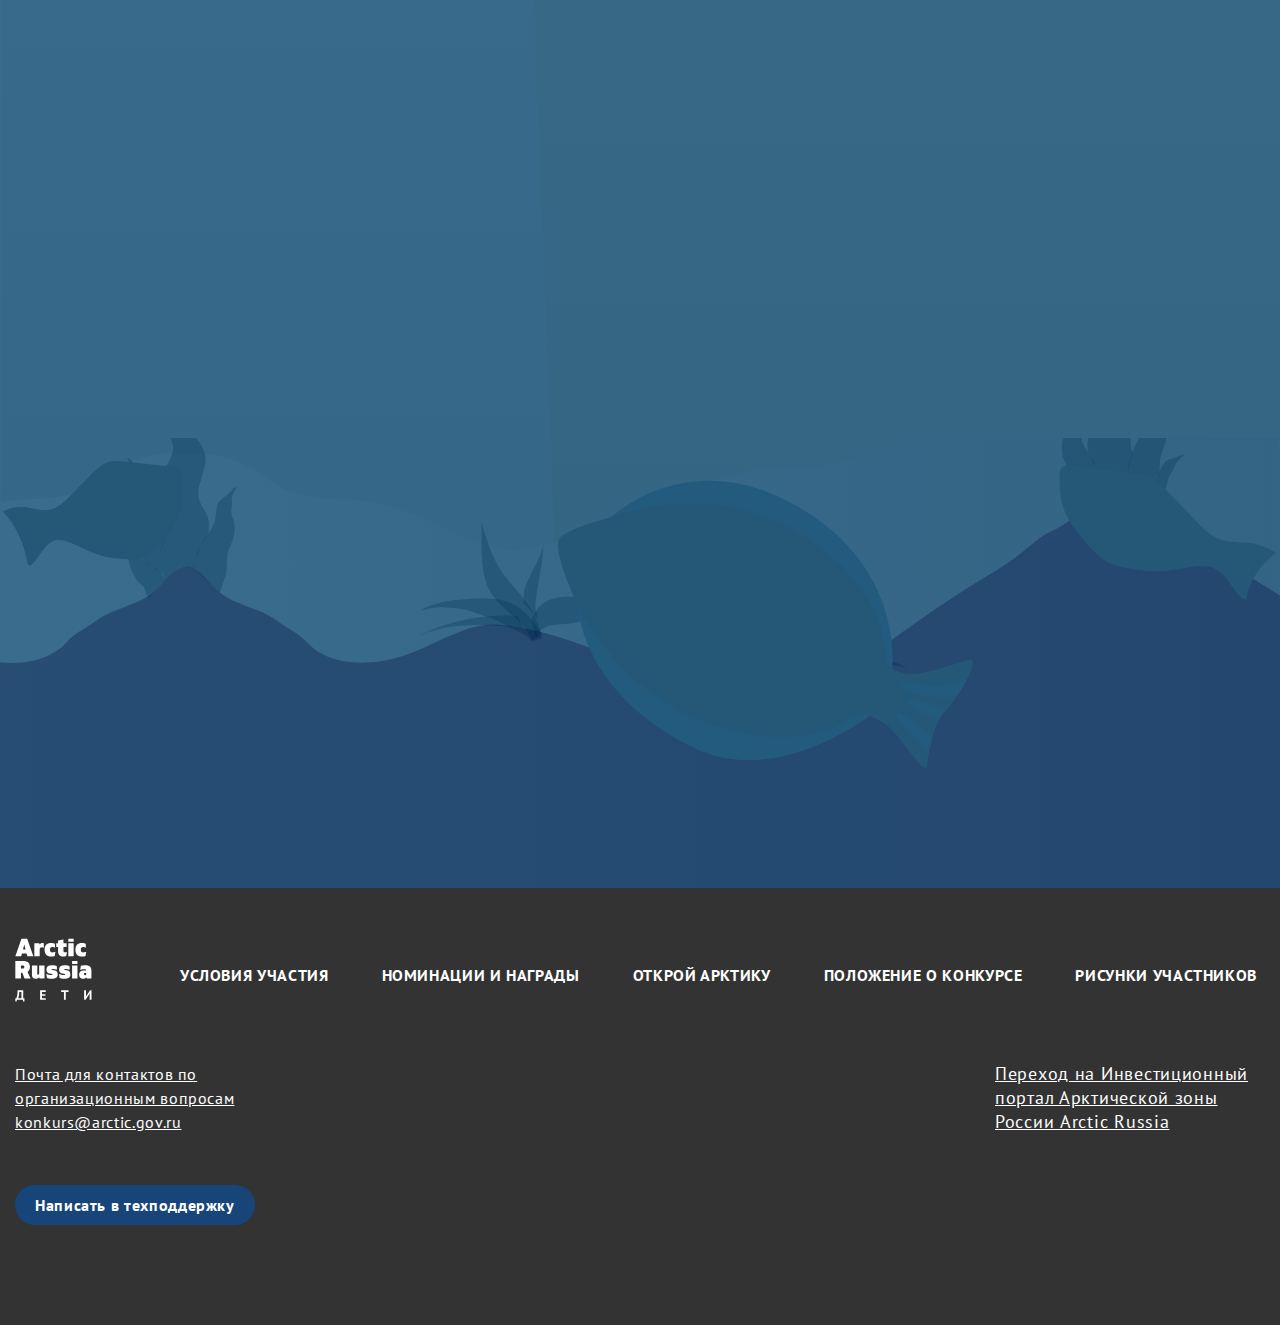
==== commit 9fc6ab0b: "Add files via upload" ====
--- a/index.html
+++ b/index.html
@@ -40,8 +40,11 @@
         </div>     </header>     <section class="main__screen" style="background-image: url('img/header-bg.svg');">-        <div class="container">+        <div class="main__screen-container container">             <h1 class="main__screen-title">Открой Арктику!</h1>+            <div class="main__screen-radio">+                <picture><source srcset="img/radio.svg" type="image/webp"><img src="img/radio.svg" alt=""></picture>+            </div>         </div>     </section>     <section class="page">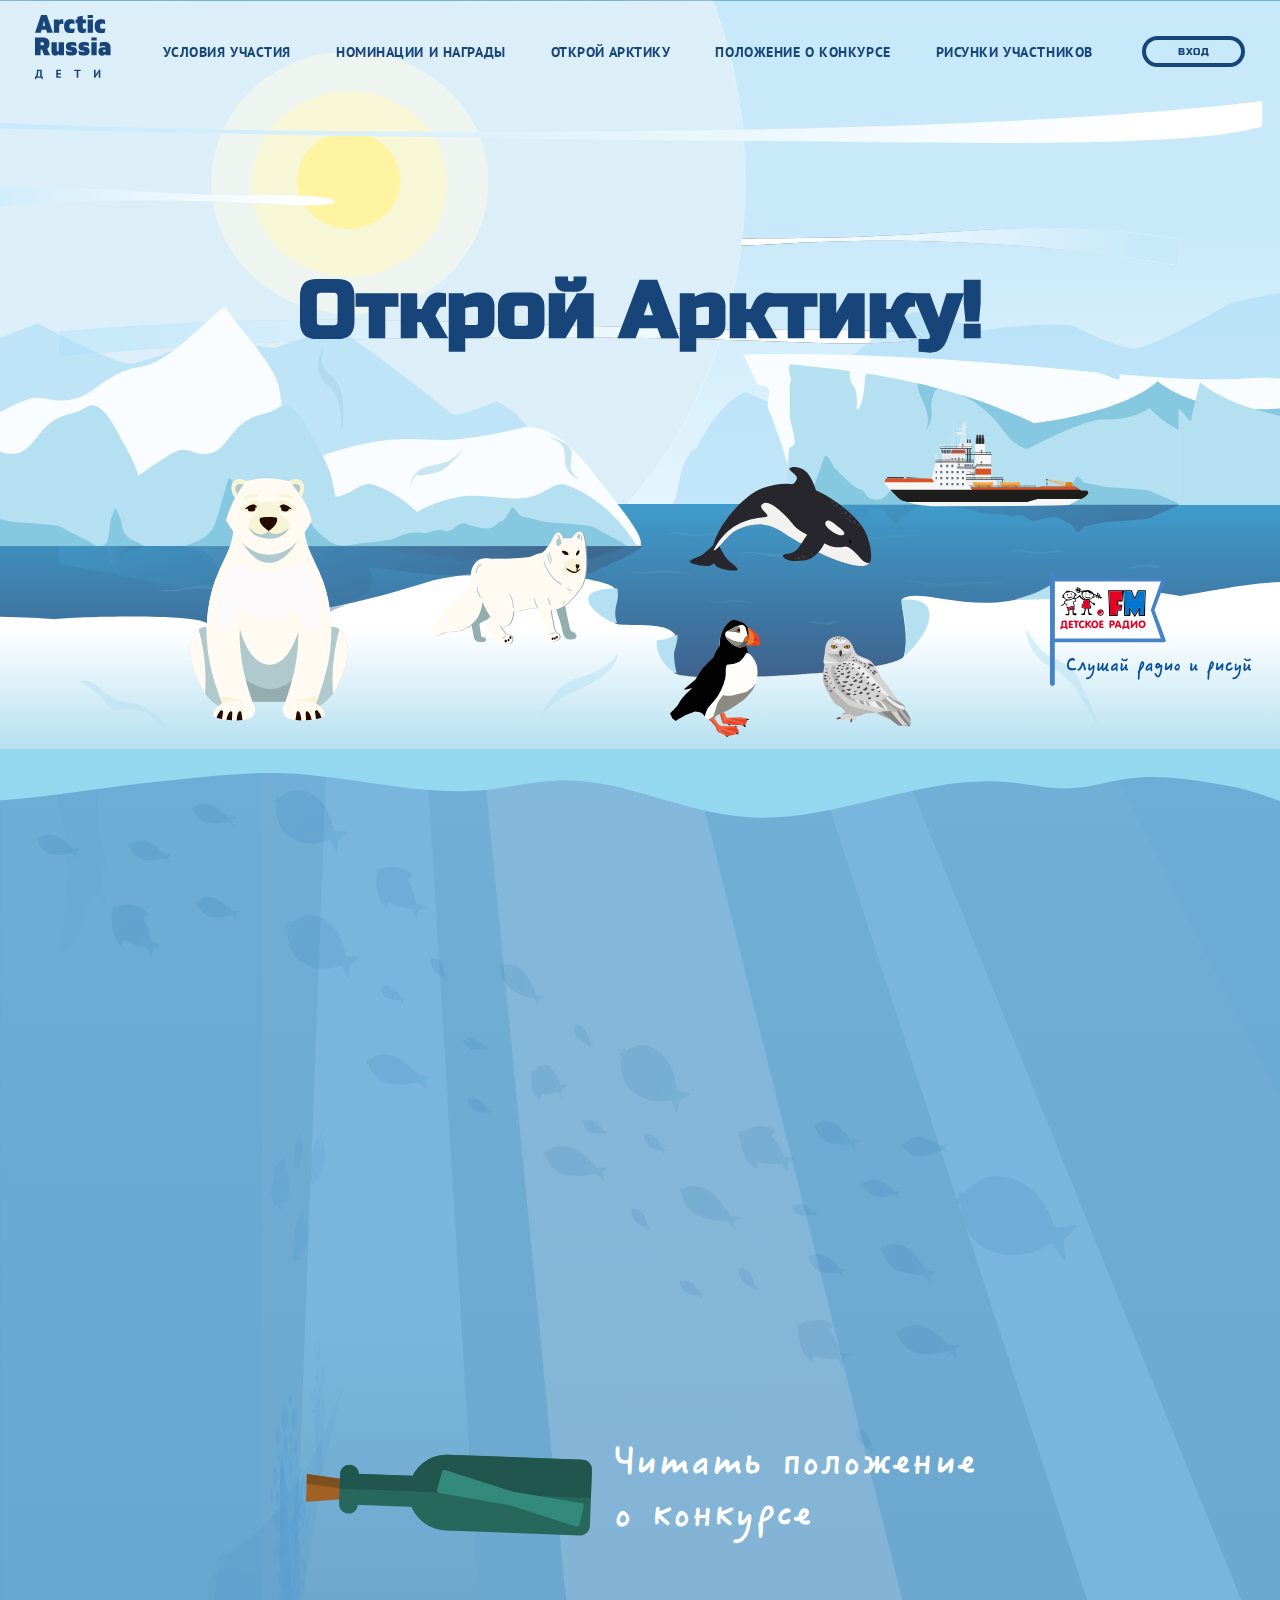
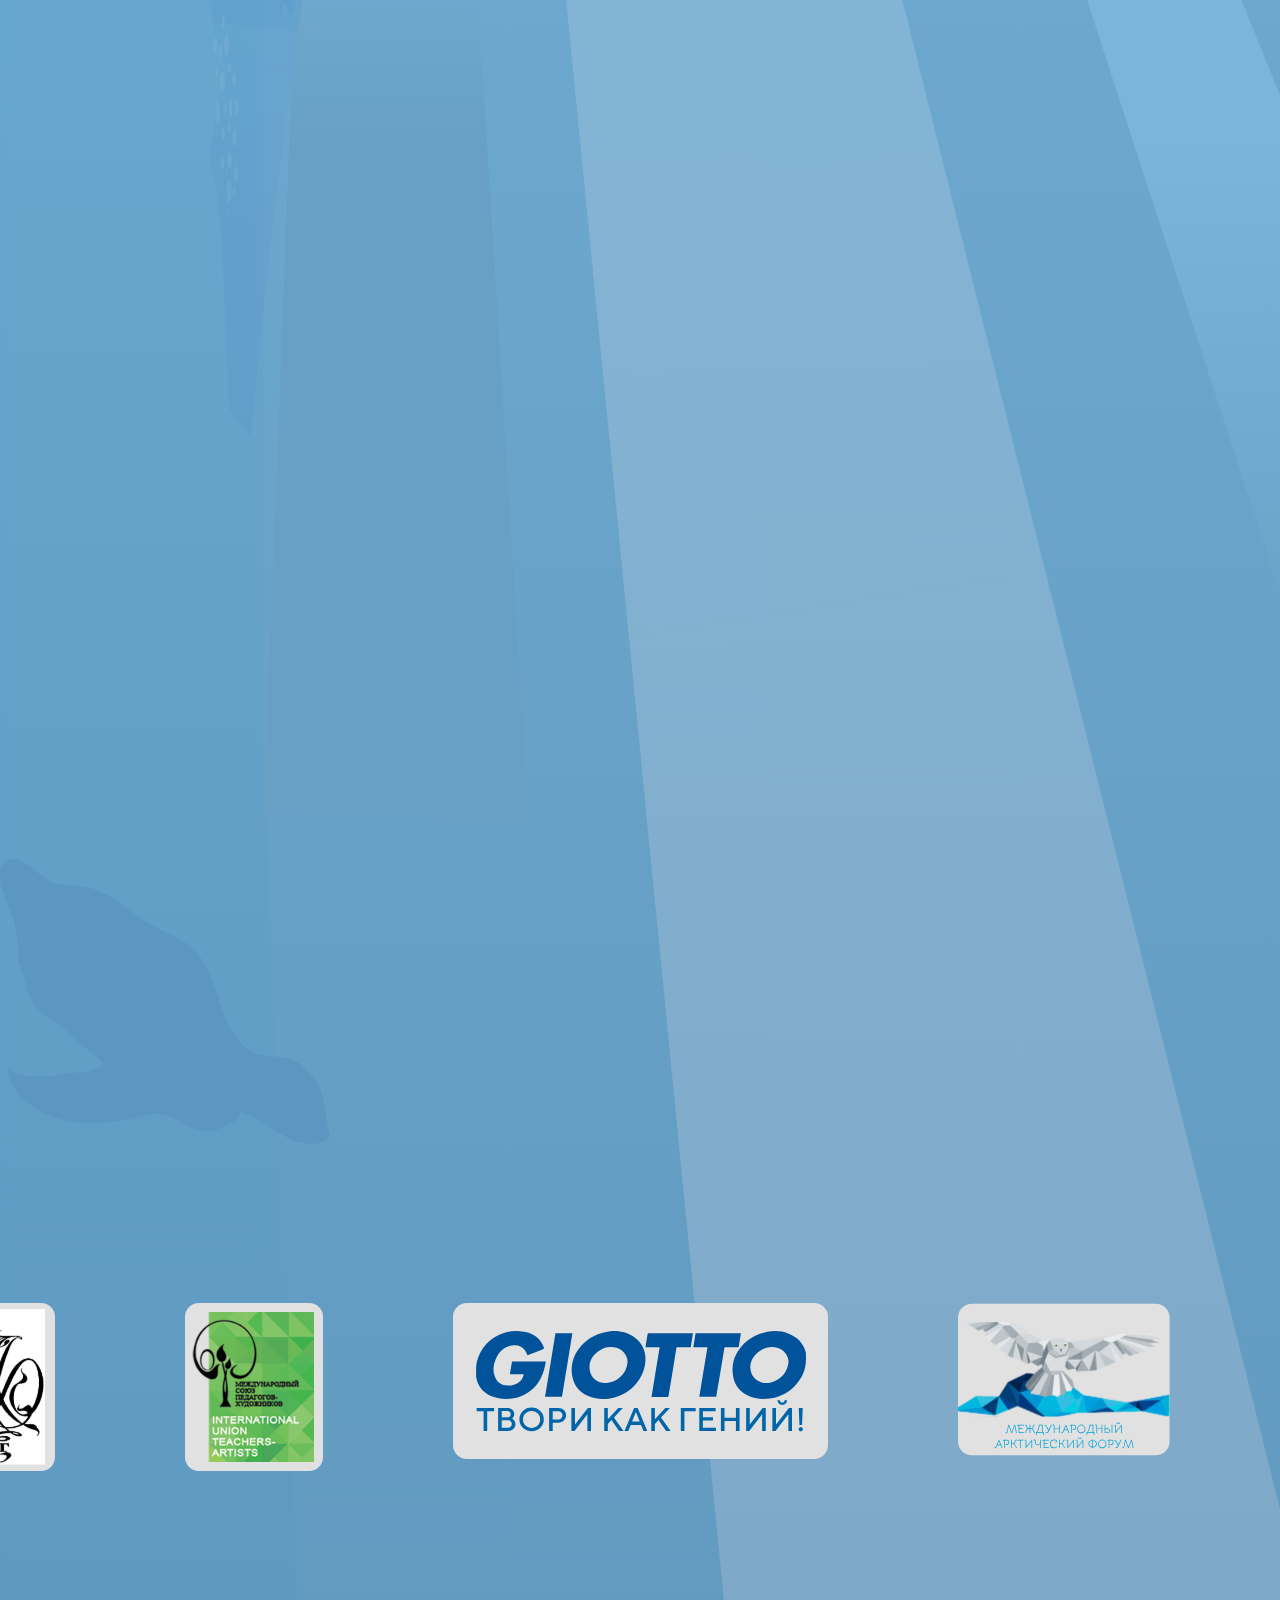
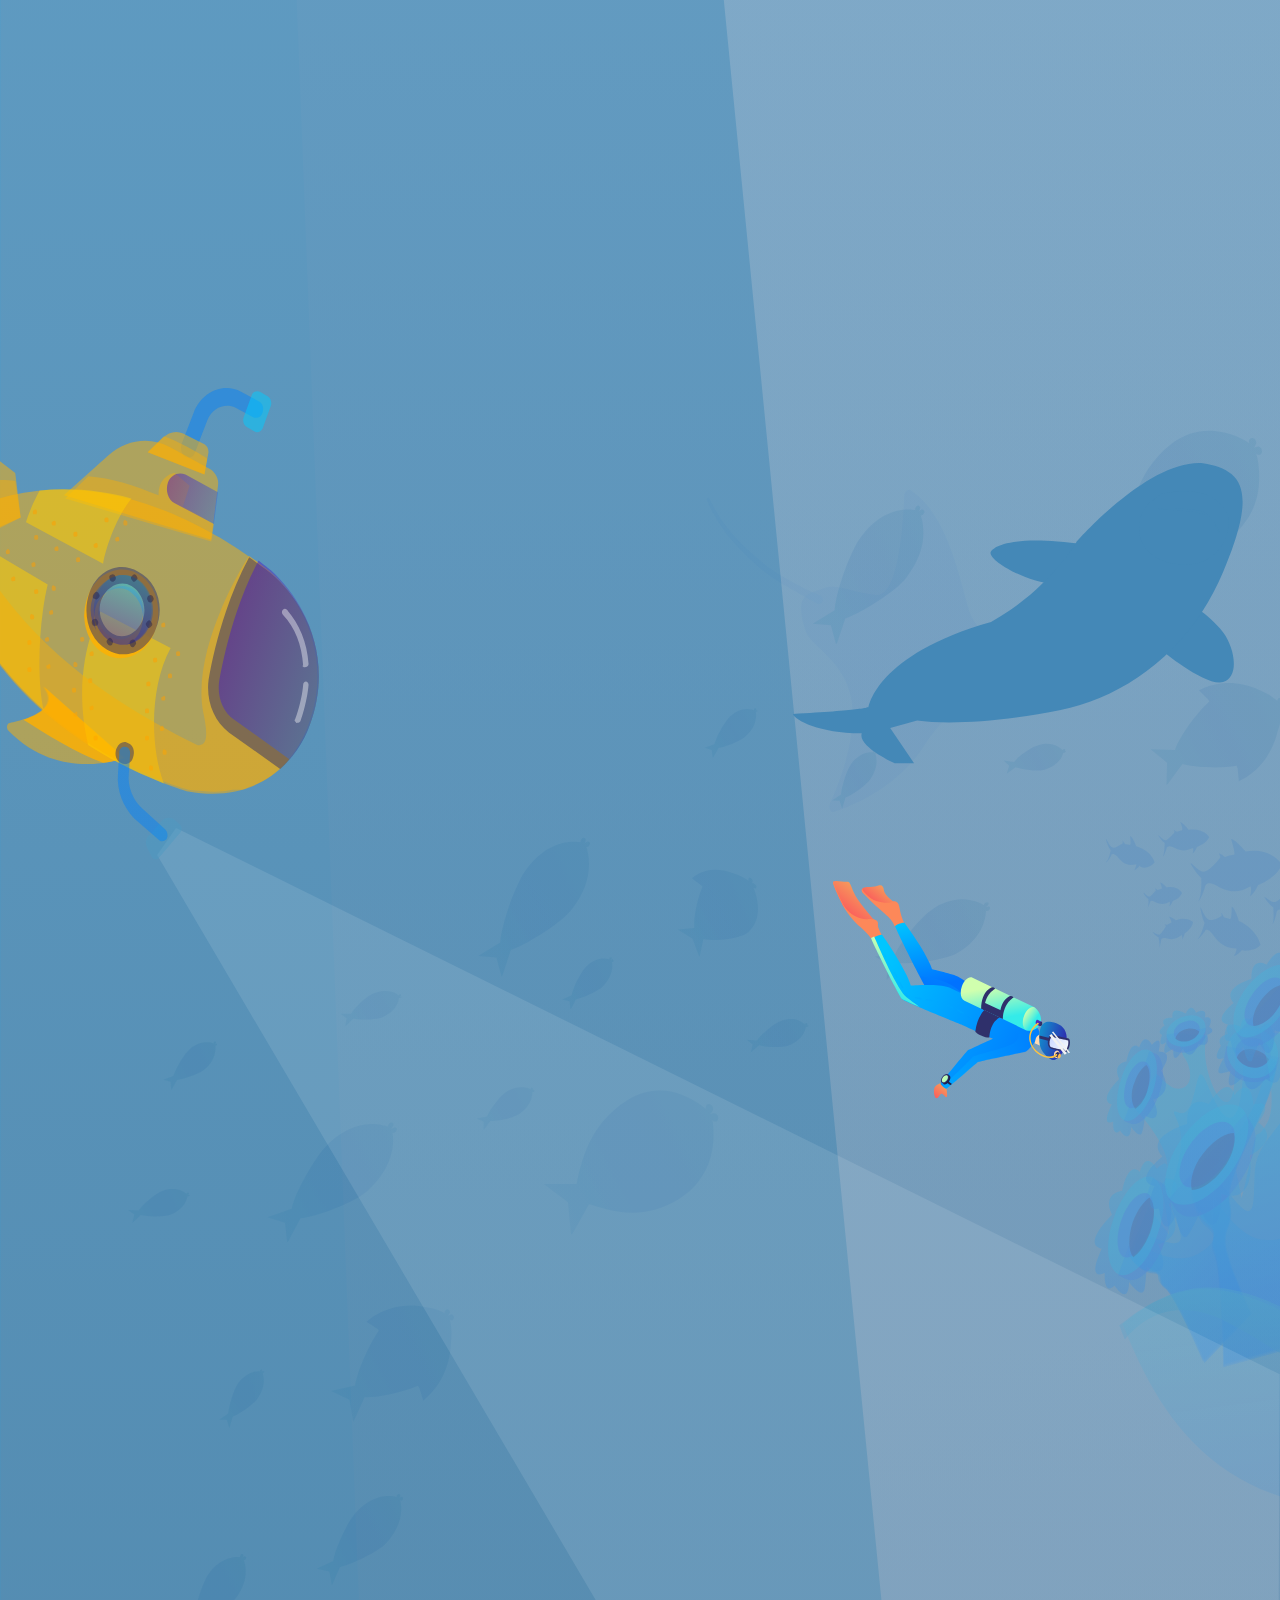
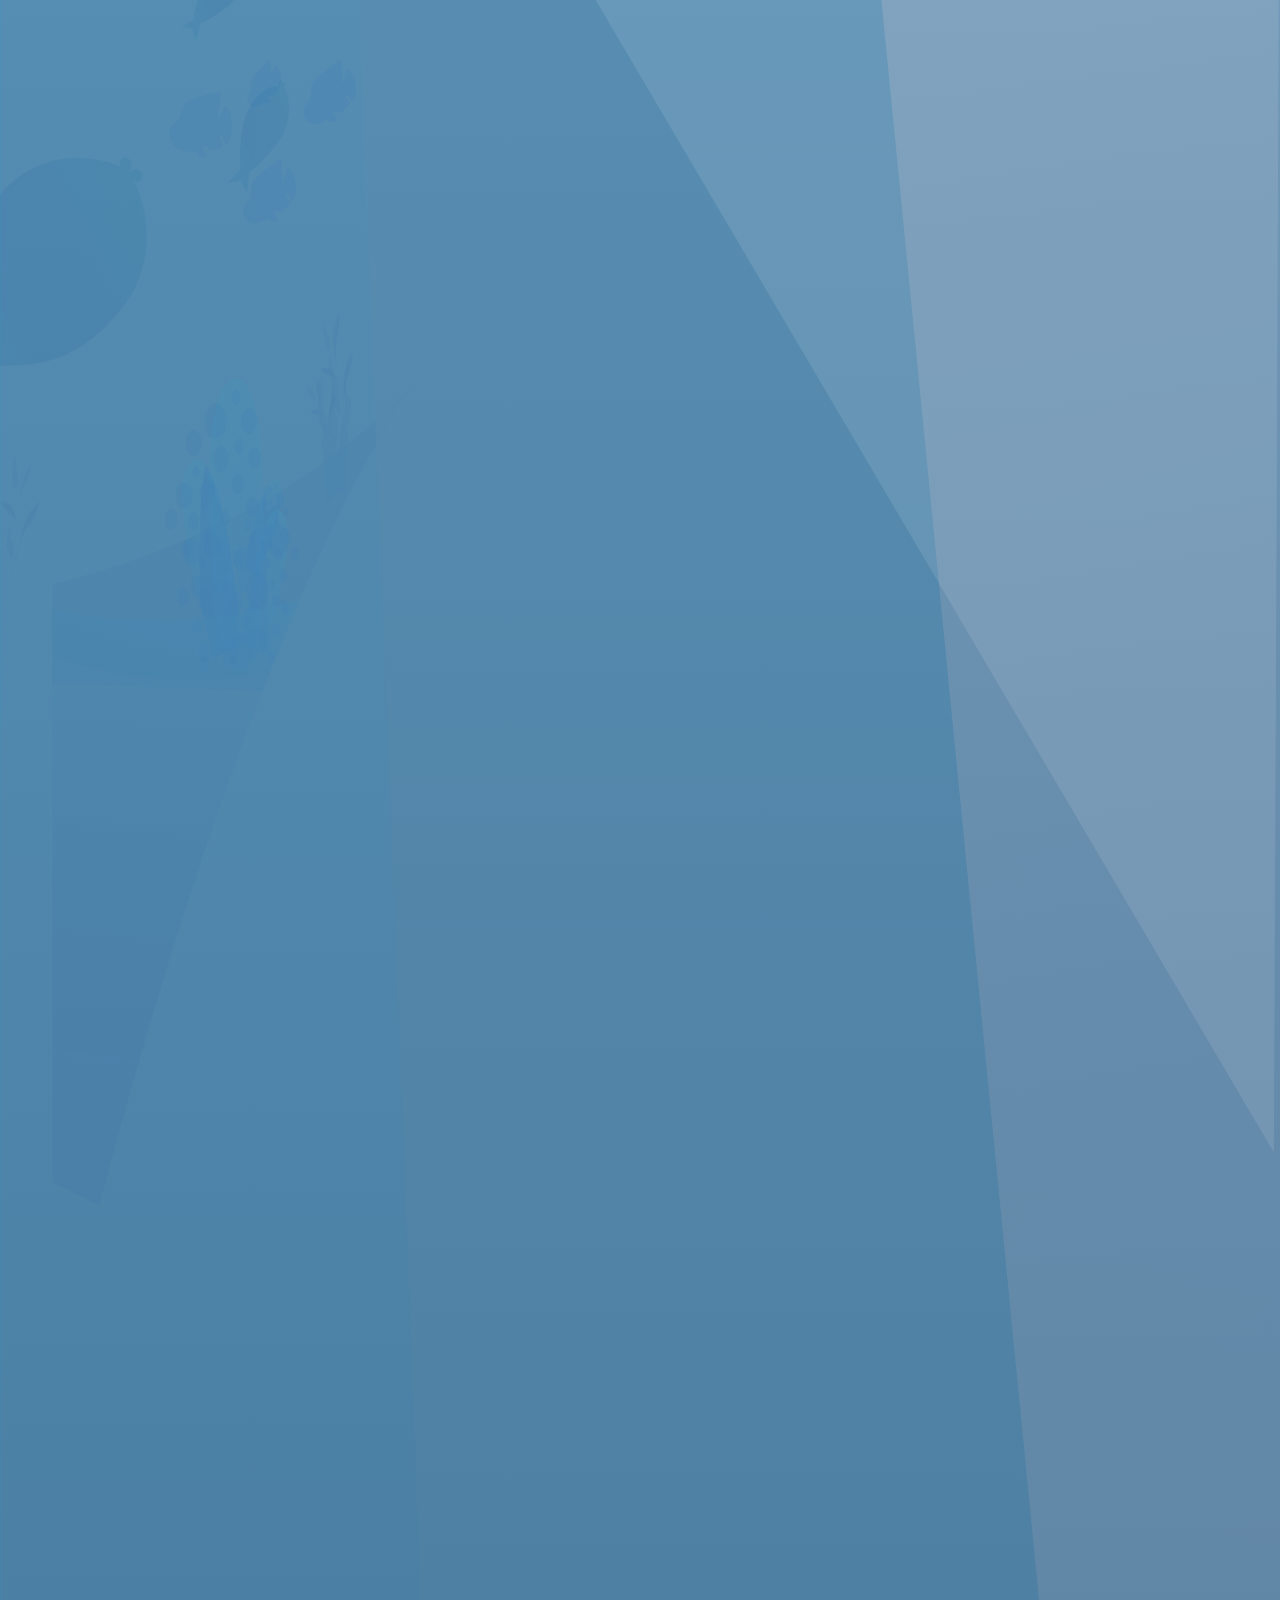
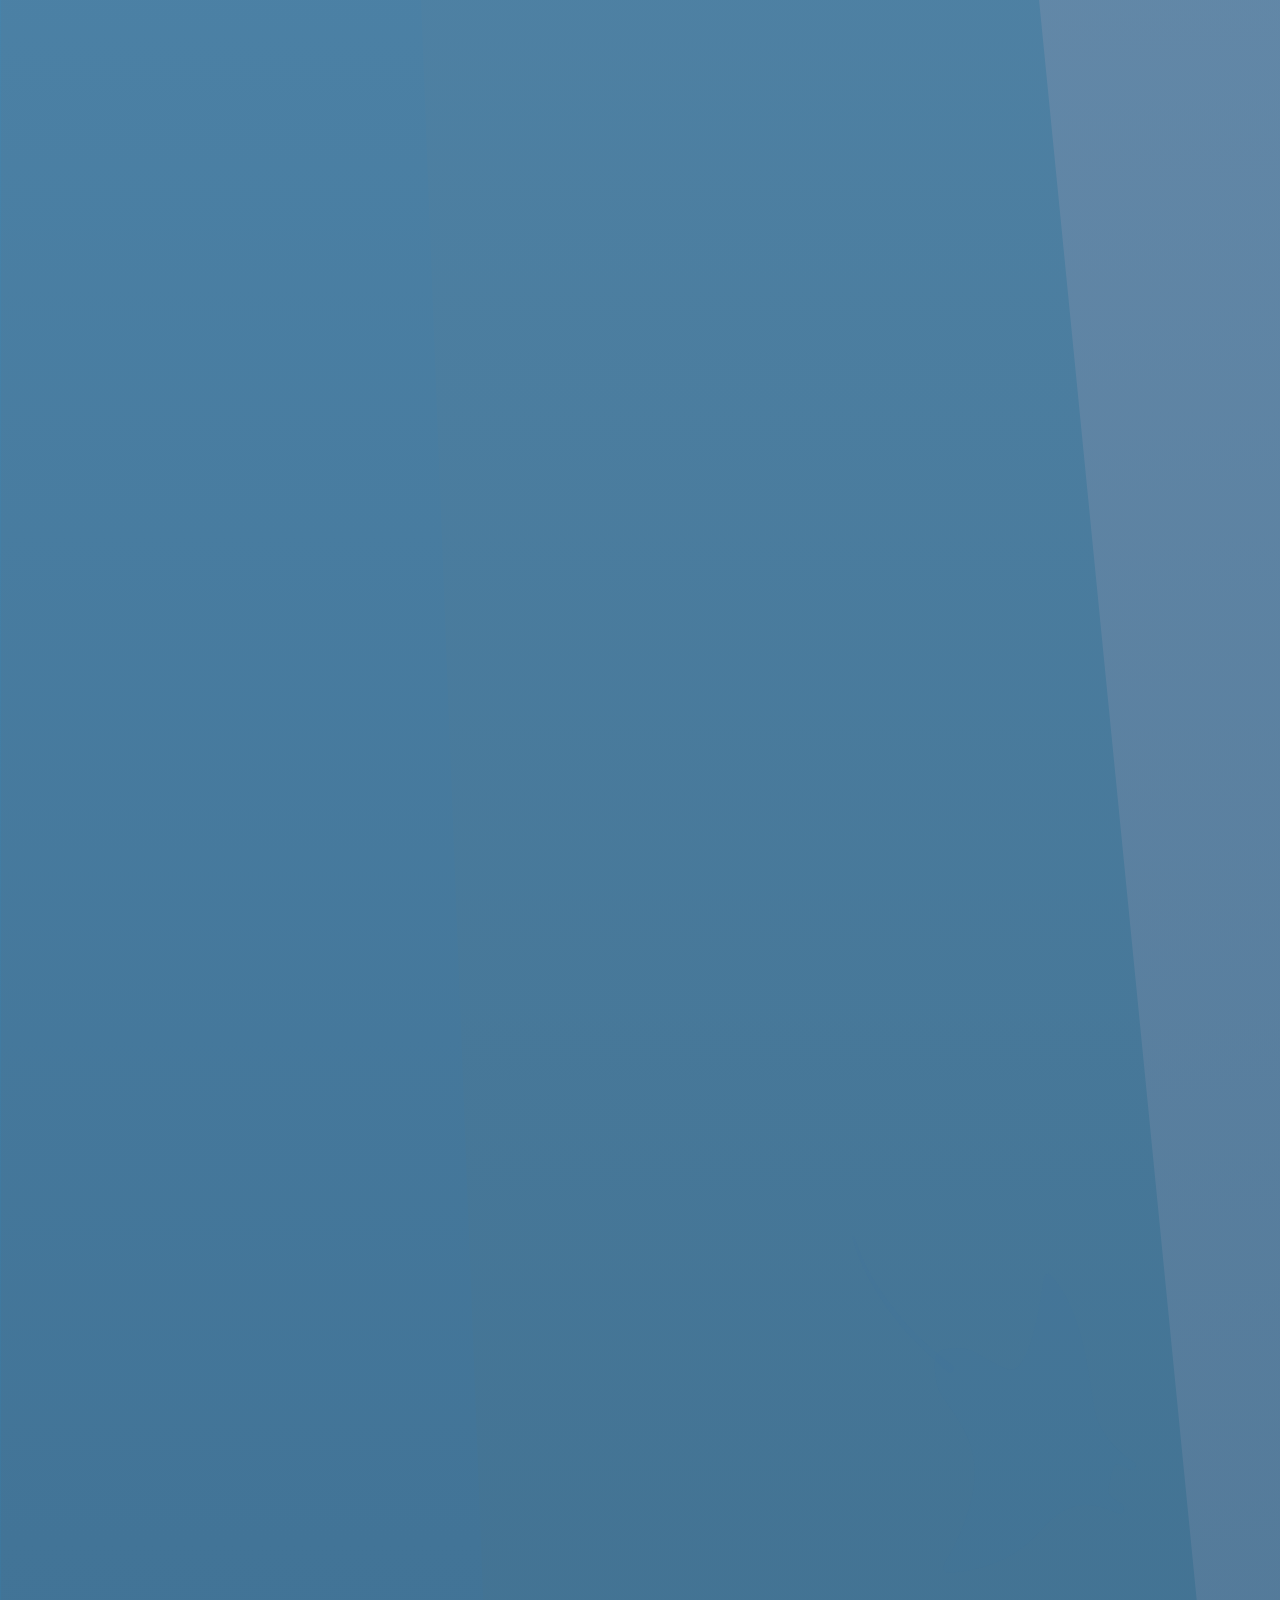
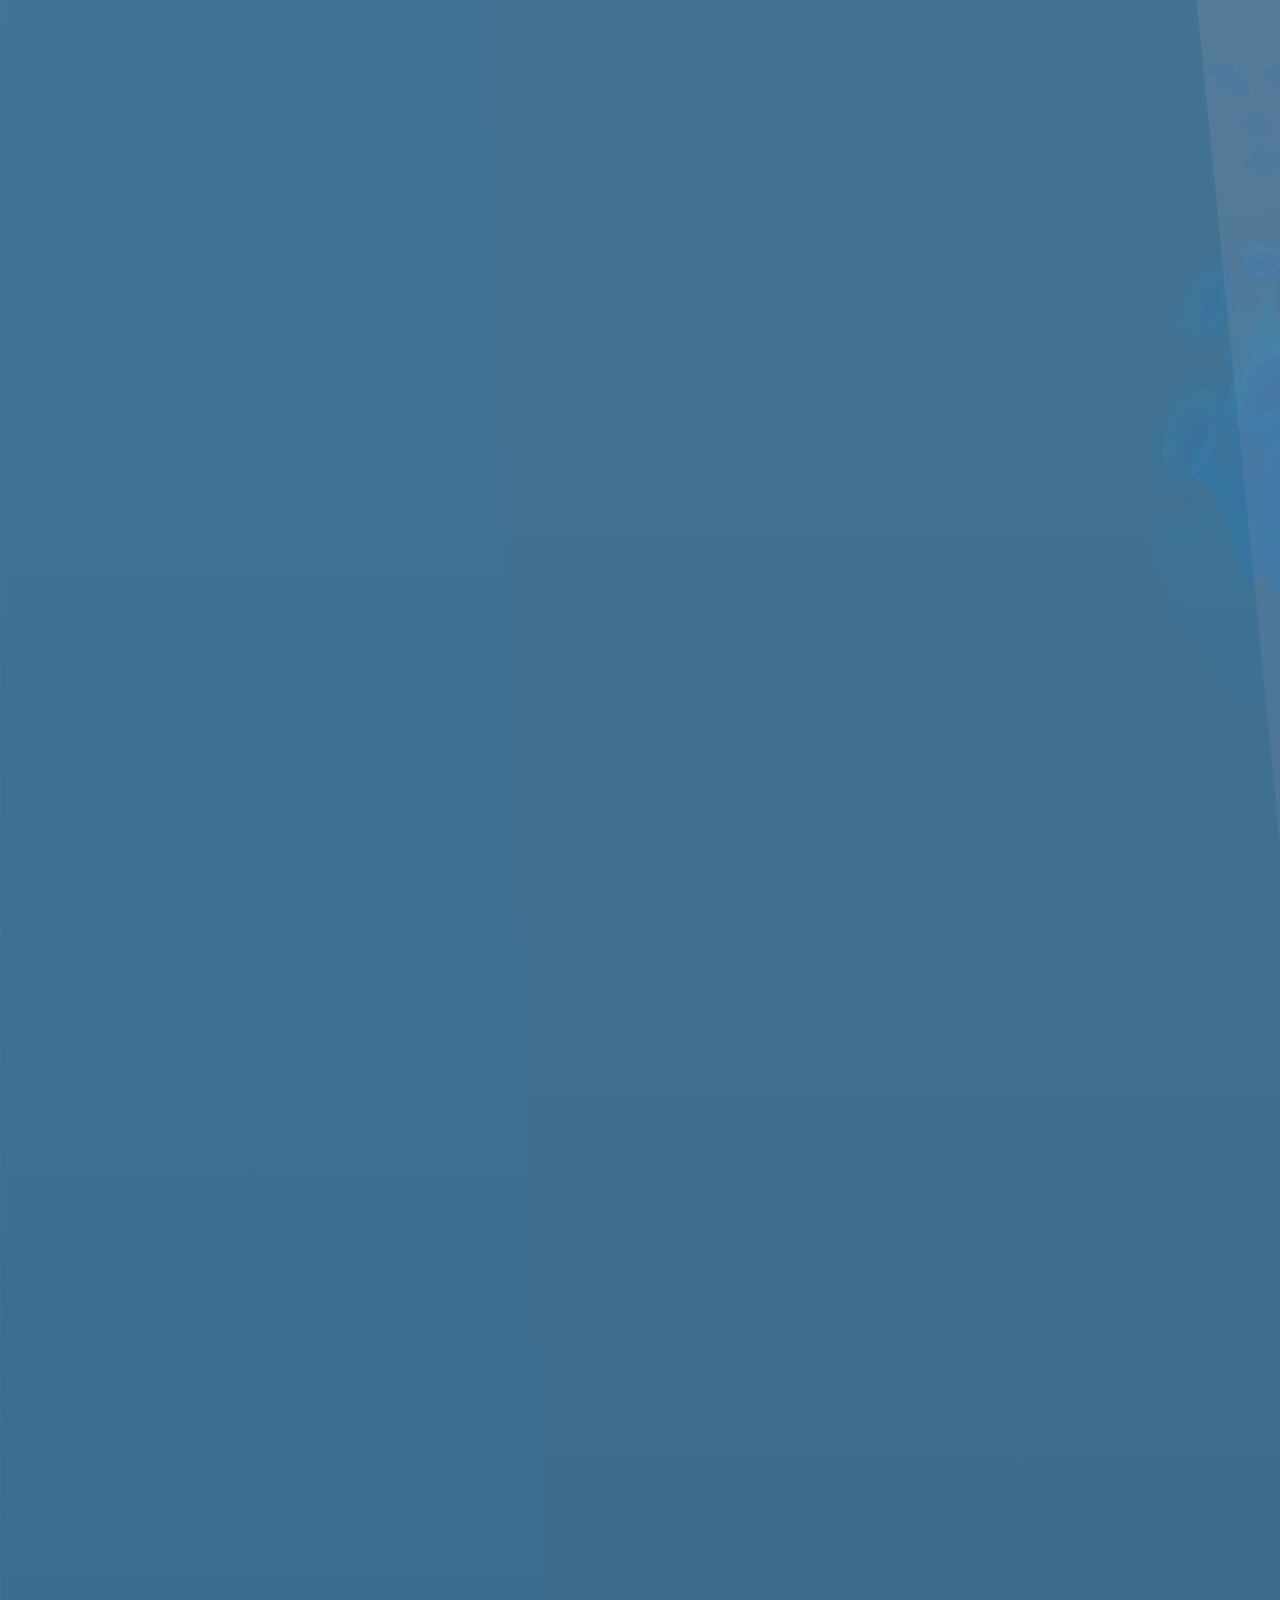
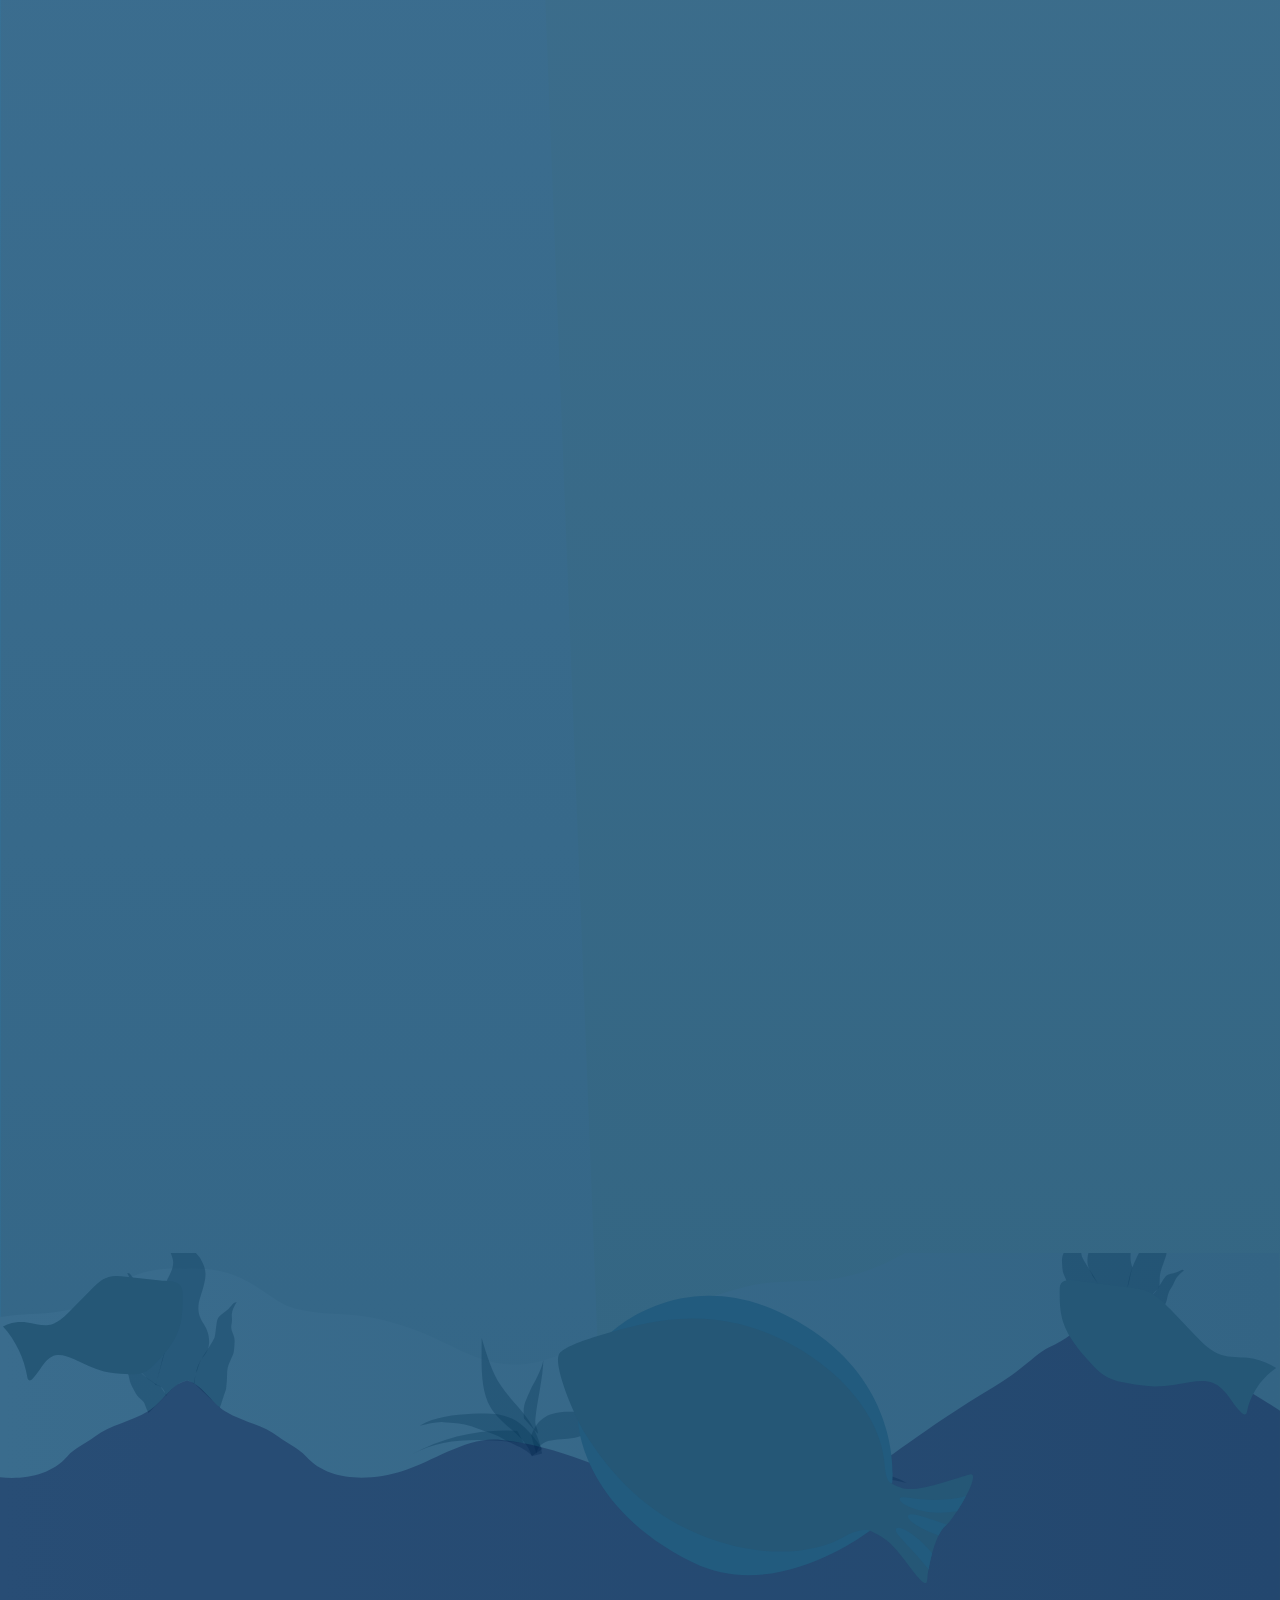
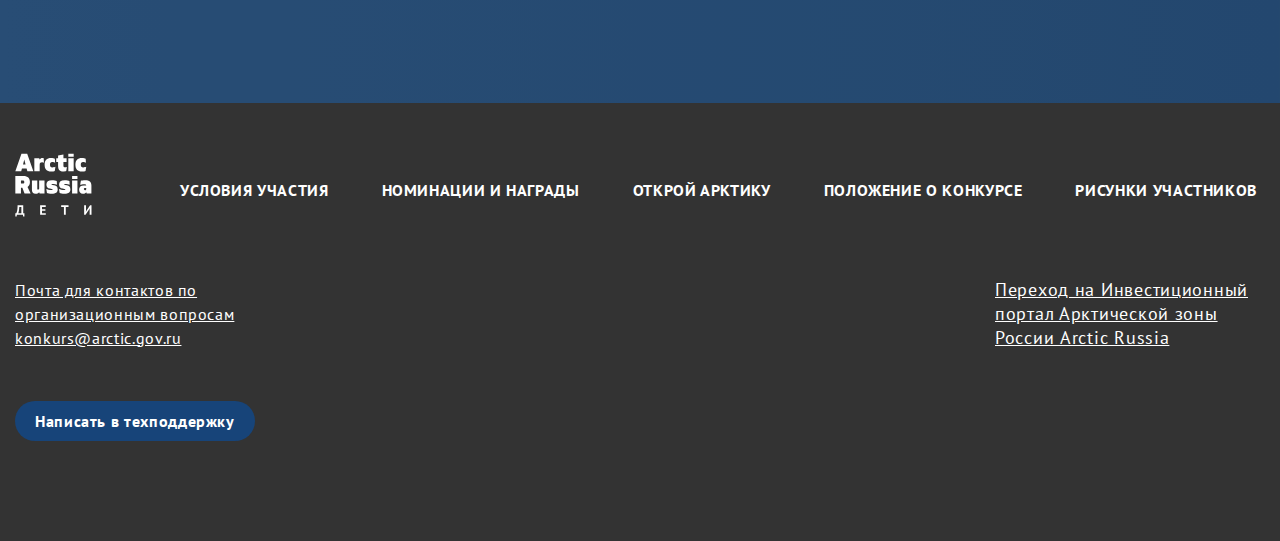
==== commit 7351f6b7: "Add files via upload" ====
--- a/index.html
+++ b/index.html
@@ -134,27 +134,30 @@
         <div class="page__partners">             <div class="page__partners-title title anim-items">Партнеры</div>             <div class="page__partners-slider slider-partners">-                <div class="slider-partners__item">+                <a href="https://www.instagram.com/fila_stationary/" target="_blank" rel="noopener noreferrer" class="slider-partners__item">                     <picture><source srcset="img/partner-1.svg" type="image/webp"><img src="img/partner-1.svg" alt=""></picture>-                </div>-                <div class="slider-partners__item">+                </a>+                <a href="http://arctic-days.ru/" target="_blank" rel="noopener noreferrer" class="slider-partners__item">                     <picture><source srcset="img/partner-2.svg" type="image/webp"><img src="img/partner-2.svg" alt=""></picture>-                </div>-                <div class="slider-partners__item">+                </a>+                <a href="http://paulsen.ru/" target="_blank" rel="noopener noreferrer" class="slider-partners__item">                     <picture><source srcset="img/partner-3.svg" type="image/webp"><img src="img/partner-3.svg" alt=""></picture>-                </div>-                <div class="slider-partners__item">+                </a>+                <a href="https://art-lyceum.ru/" target="_blank" rel="noopener noreferrer" class="slider-partners__item">                     <picture><source srcset="img/partner-4.svg" type="image/webp"><img src="img/partner-4.svg" alt=""></picture>-                </div>-                <div class="slider-partners__item">+                </a>+                <a href="https://www.instagram.com/fila_stationary/" target="_blank" rel="noopener noreferrer" class="slider-partners__item">                     <picture><source srcset="img/partner-5.svg" type="image/webp"><img src="img/partner-5.svg" alt=""></picture>-                </div>-                <div class="slider-partners__item">+                </a>+                <a href="http://www.darwinmuseum.ru/" target="_blank" rel="noopener noreferrer" class="slider-partners__item">                     <picture><source srcset="img/partner-6.svg" type="image/webp"><img src="img/partner-6.svg" alt=""></picture>-                </div>-                <div class="slider-partners__item">-                    <picture><source srcset="img/partner-7.svg" type="image/webp"><img src="img/partner-7.svg" alt=""></picture>-                </div>+                </a>+                <a href="http://vcht.center" target="_blank" rel="noopener noreferrer" class="slider-partners__item">+                    <picture><source srcset="img/partner-8.svg" type="image/webp"><img src="img/partner-8.svg" alt=""></picture>+                </a>+                <a href="https://www.art-teachers.ru" target="_blank" rel="noopener noreferrer" class="slider-partners__item">+                    <picture><source srcset="img/partner-9.svg" type="image/webp"><img src="img/partner-9.svg" alt=""></picture>+                </a>             </div>         </div>         <div class="page__schedule">@@ -427,9 +430,14 @@
                         </div>                     </div>                 </div>-                <div class="page__btn">+                <div class="page__btn anim-items">                     <a href="#">ХОЧУ УЧАСТВОВАТЬ</a>                 </div>+            </div>+        </div>+        <div class="page__video">+            <div class="container">+                <iframe class="video" width="560" height="800" src="https://www.youtube.com/embed/TpXmKsakhjg" frameborder="0" allow="accelerometer; autoplay; clipboard-write; encrypted-media; gyroscope; picture-in-picture" allowfullscreen></iframe>             </div>         </div>         <div class="page__decor">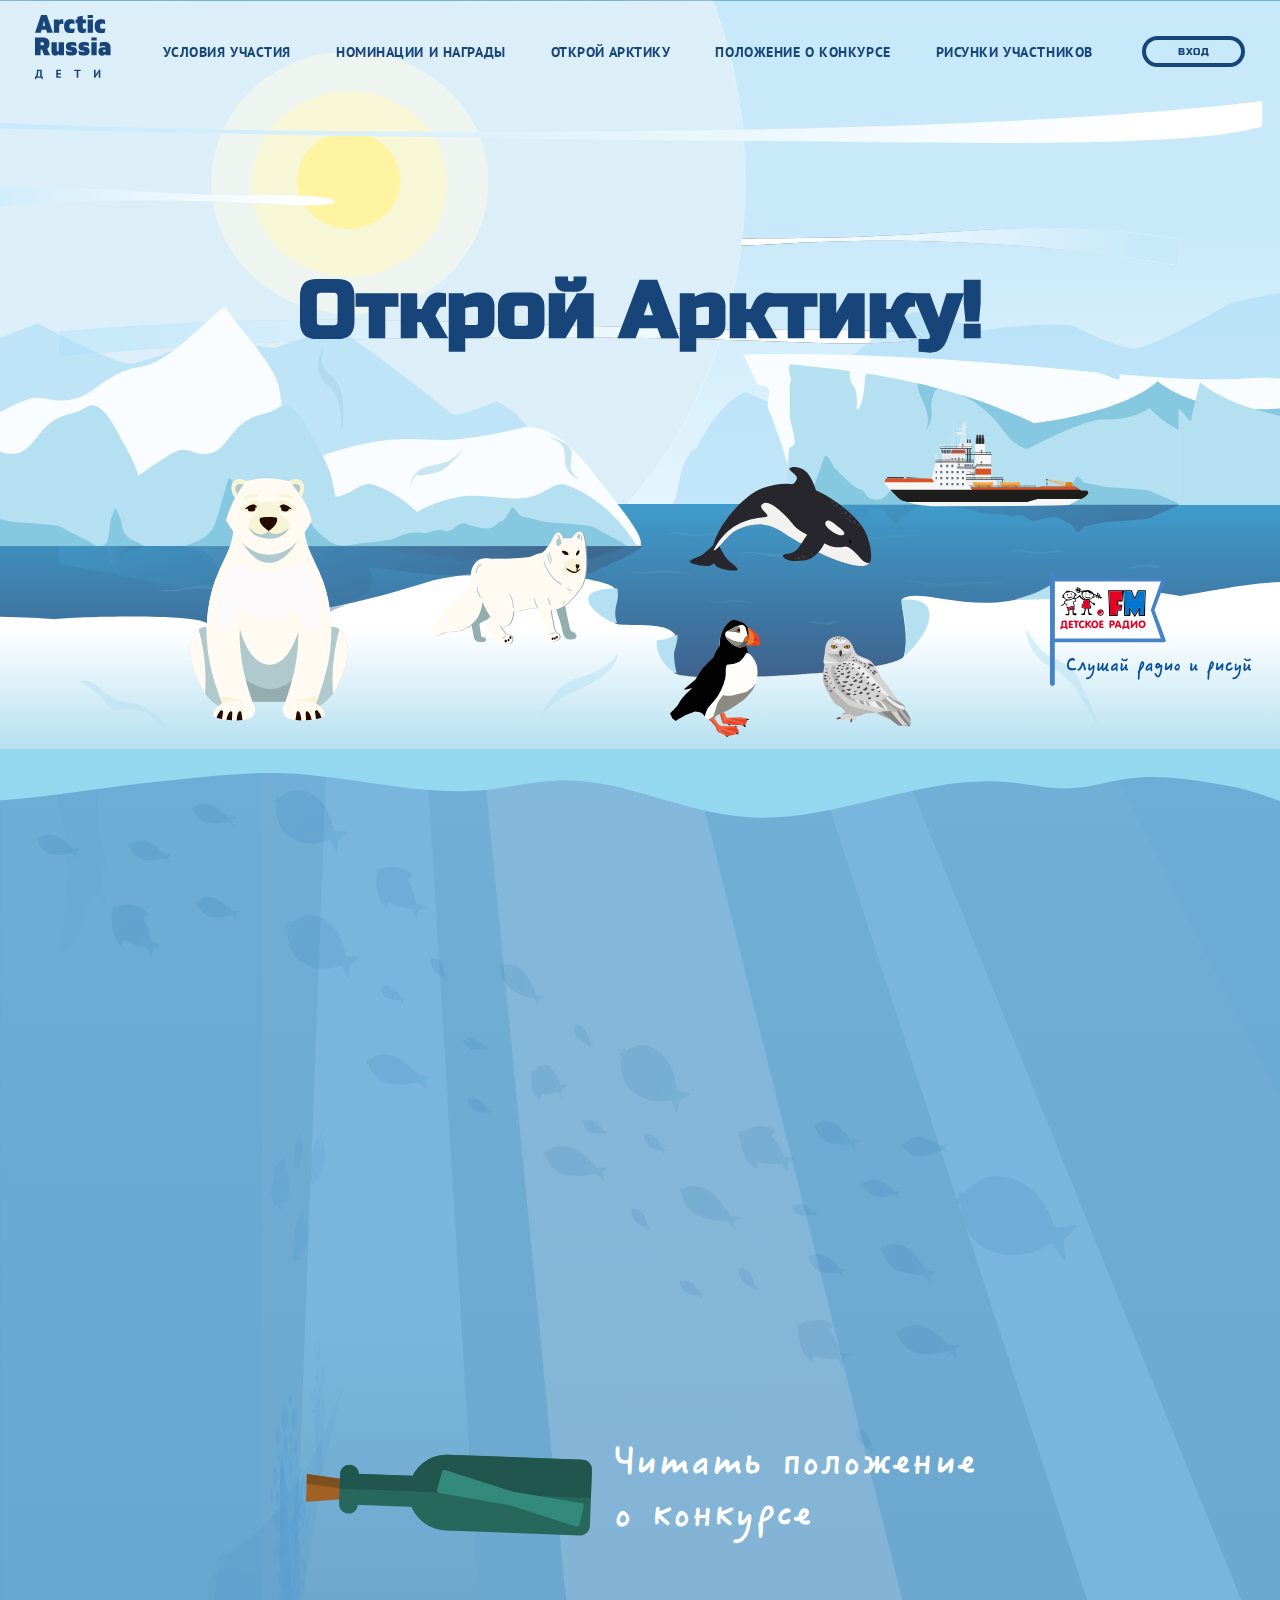
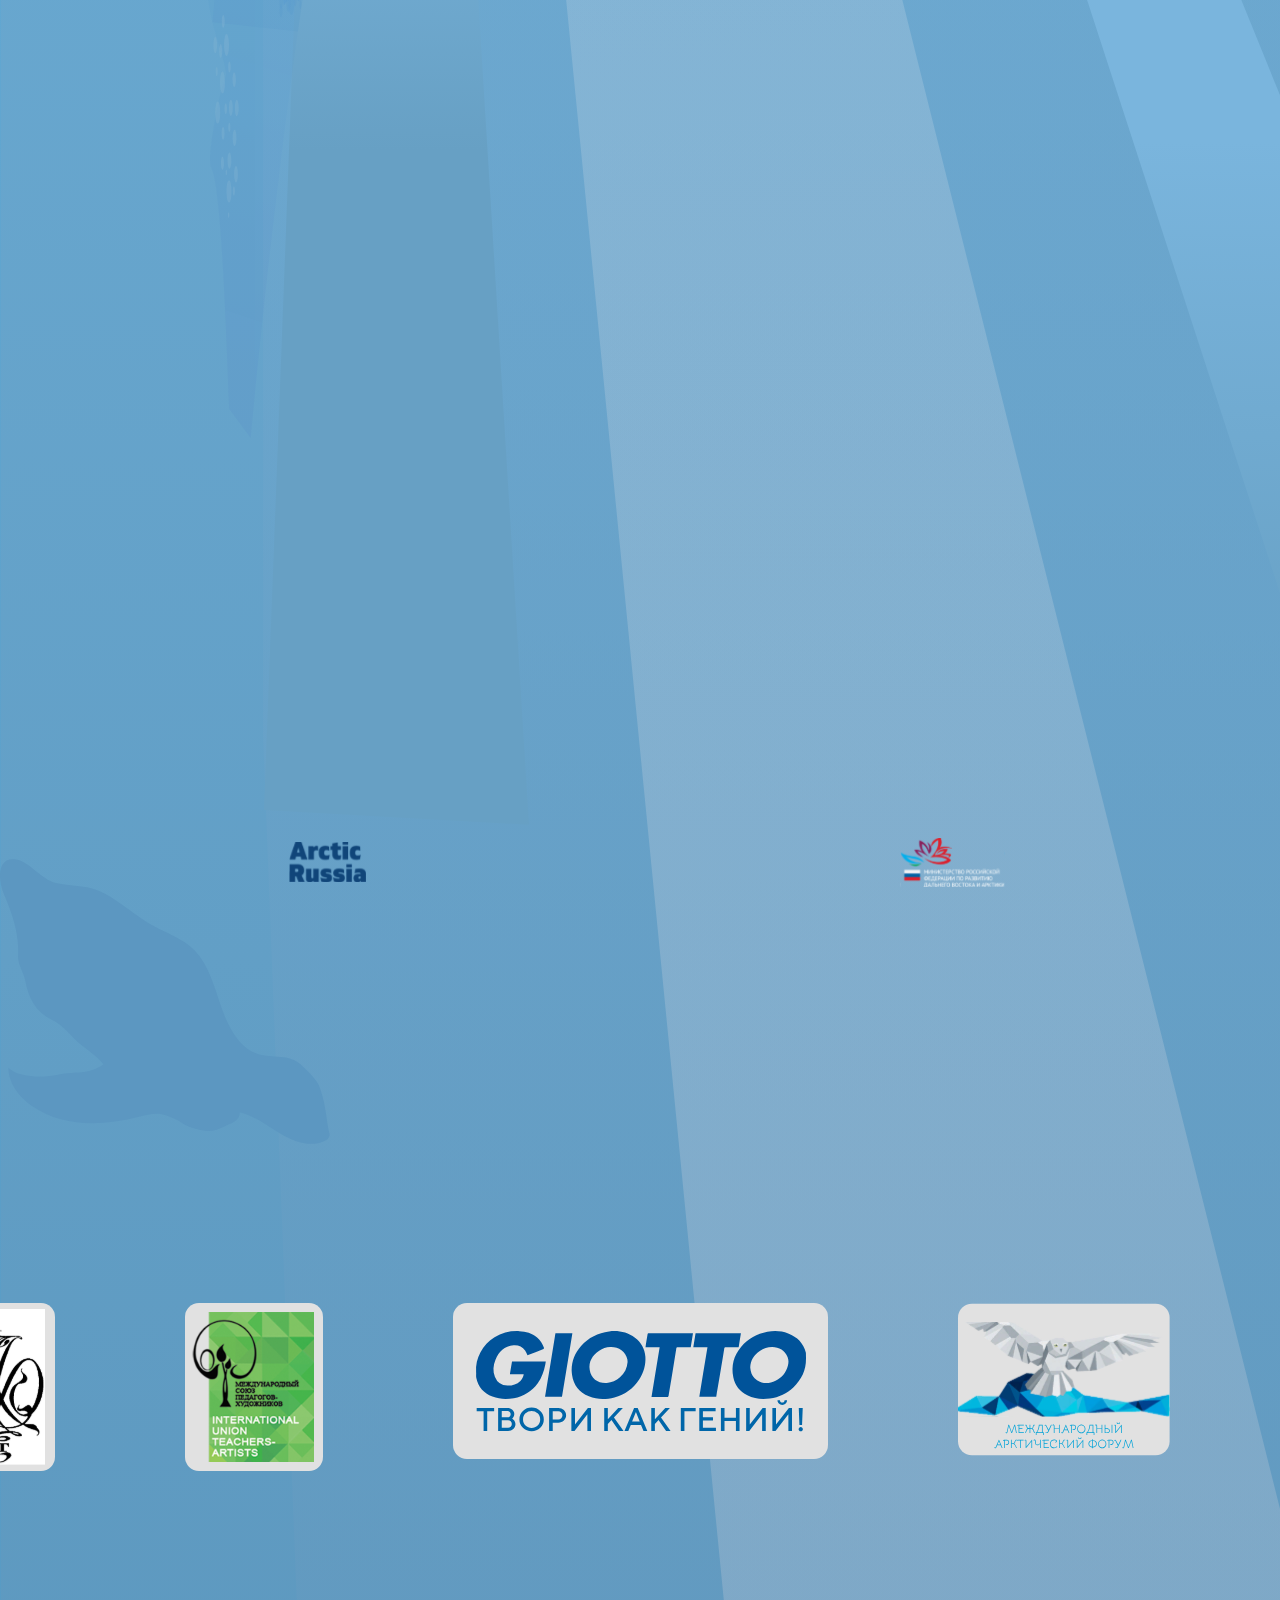
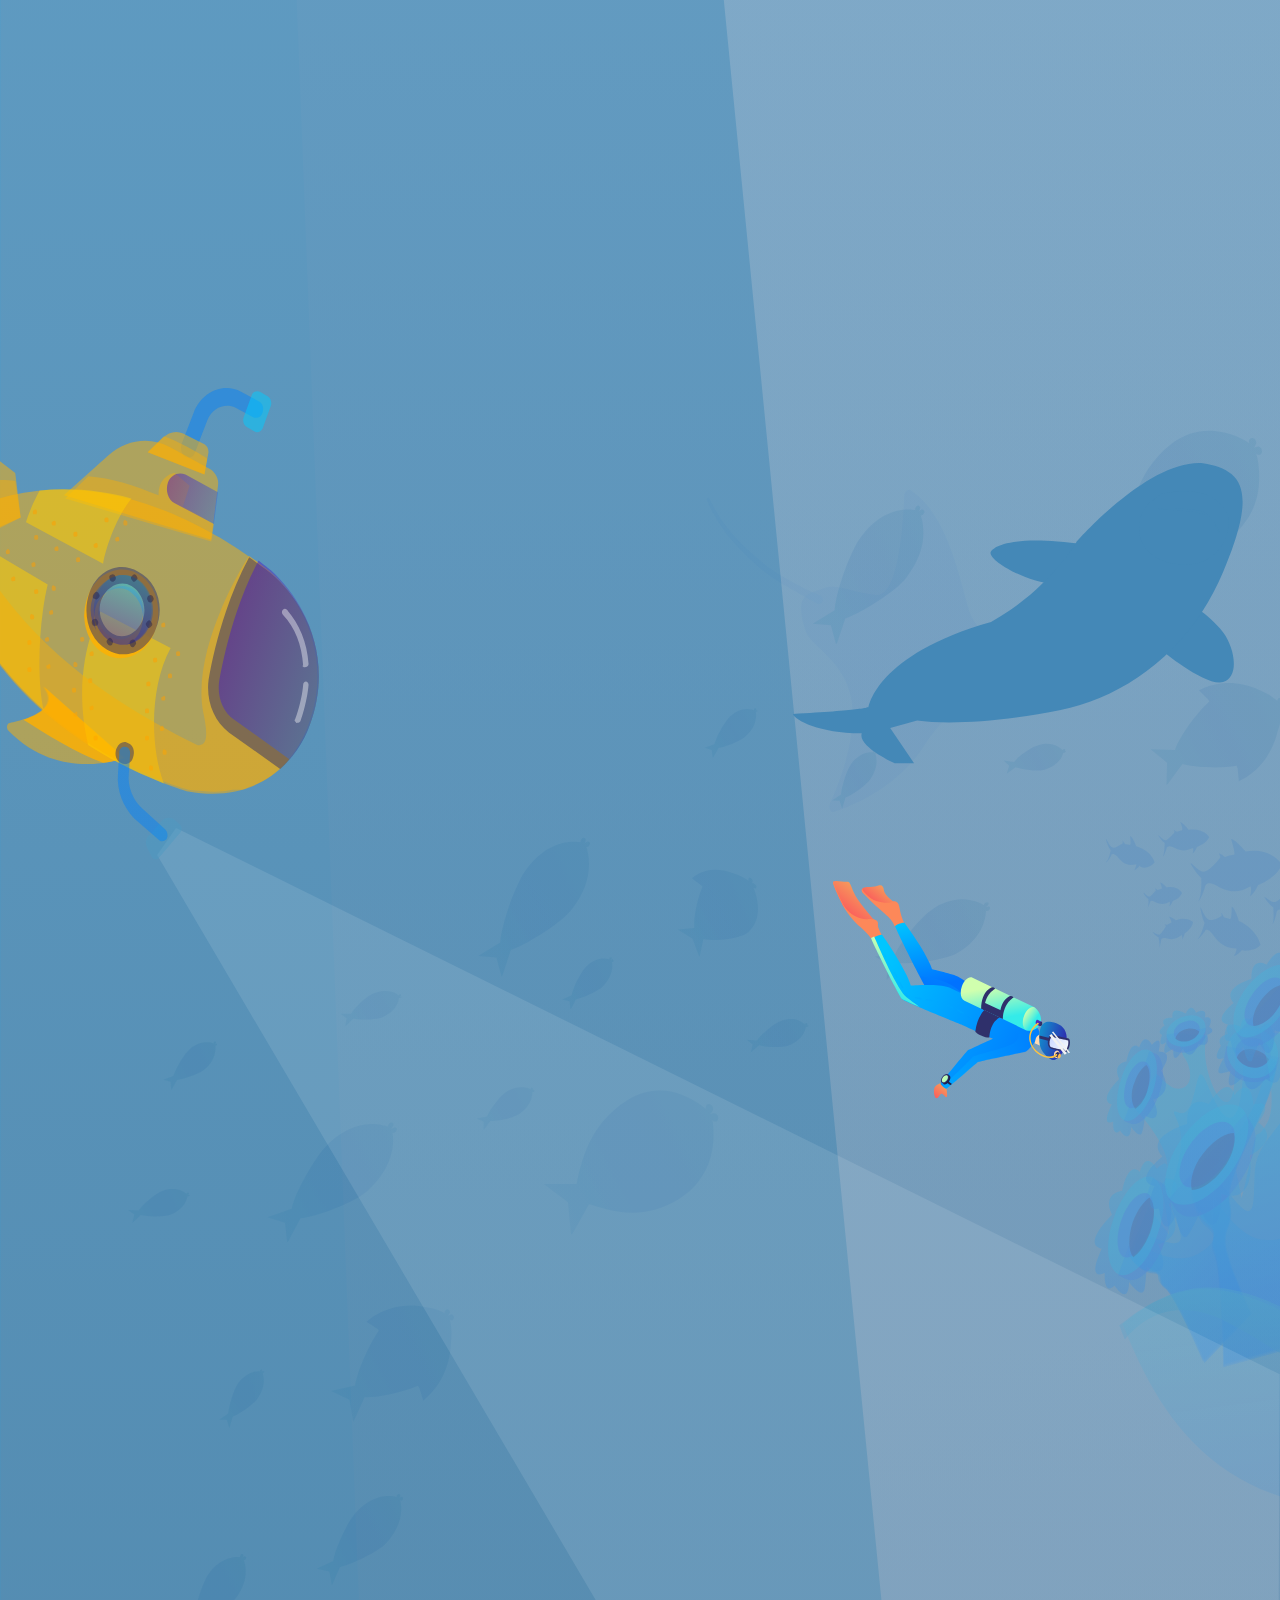
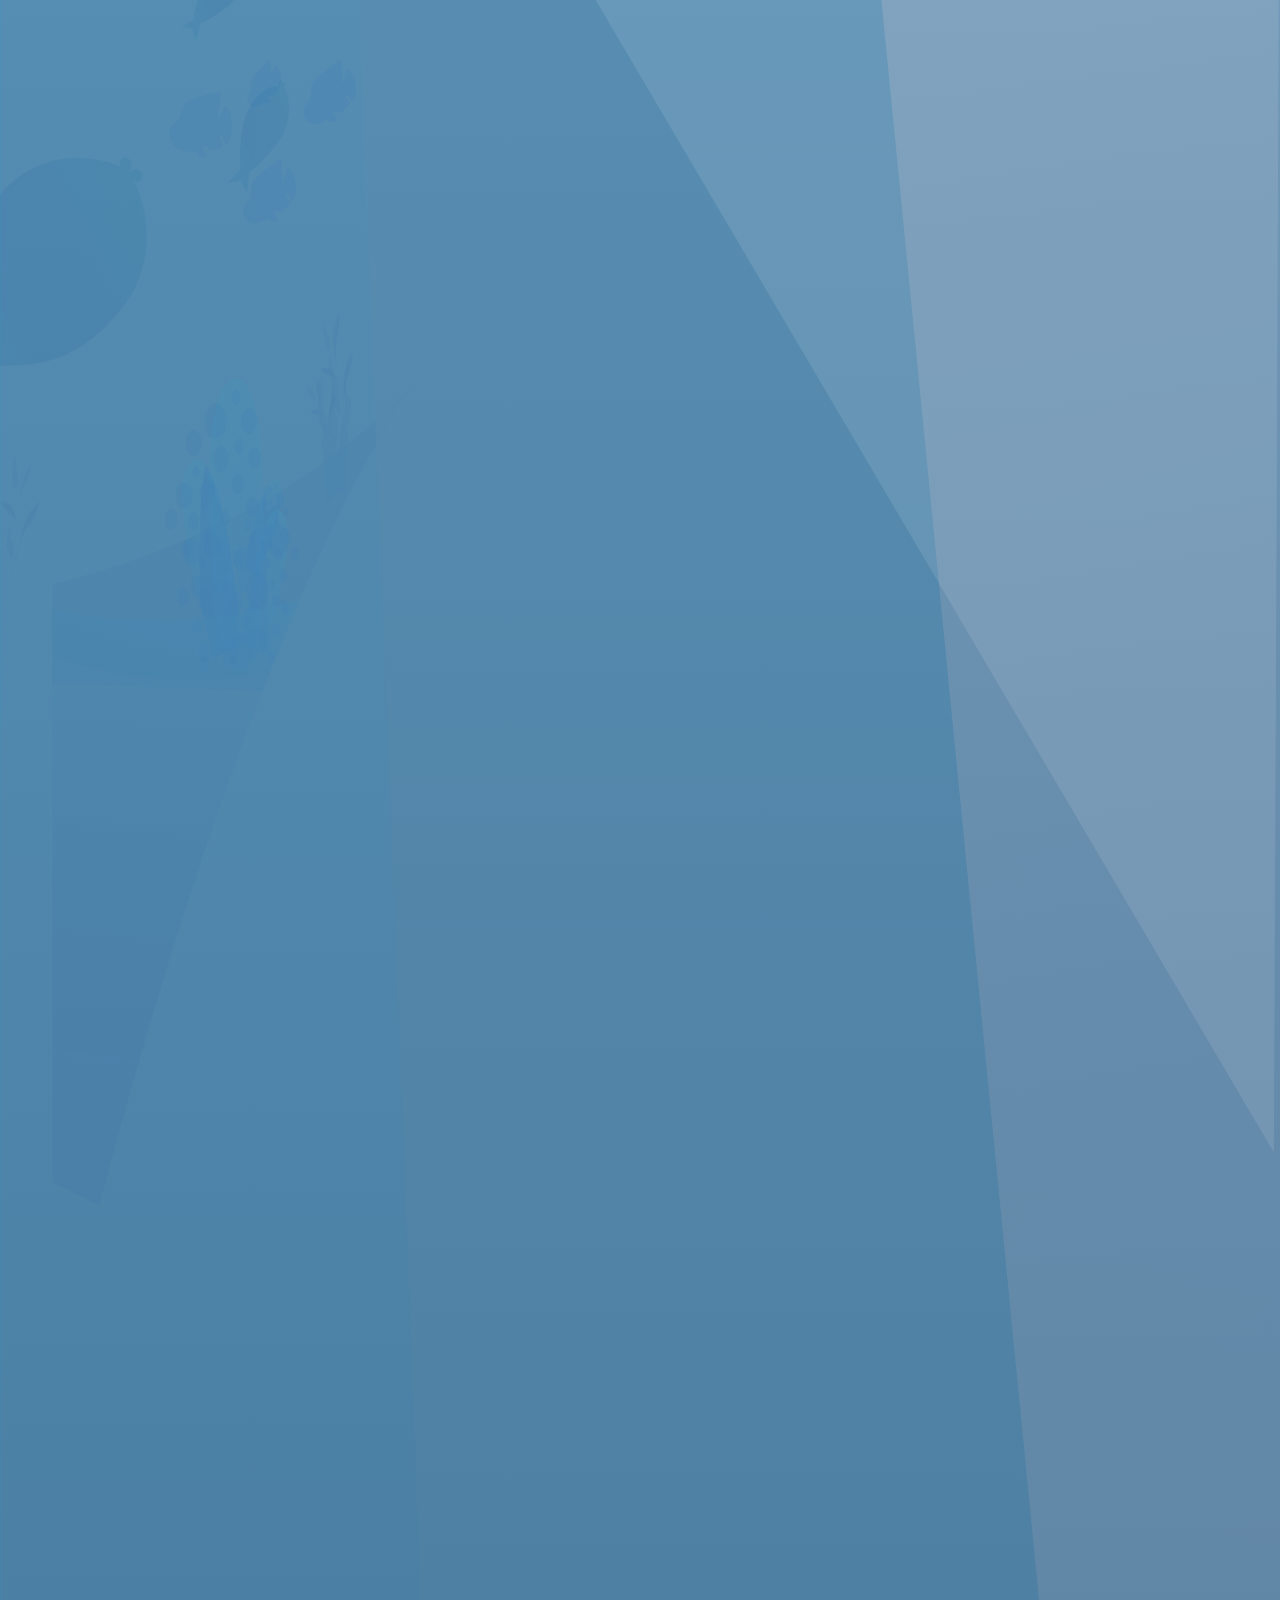
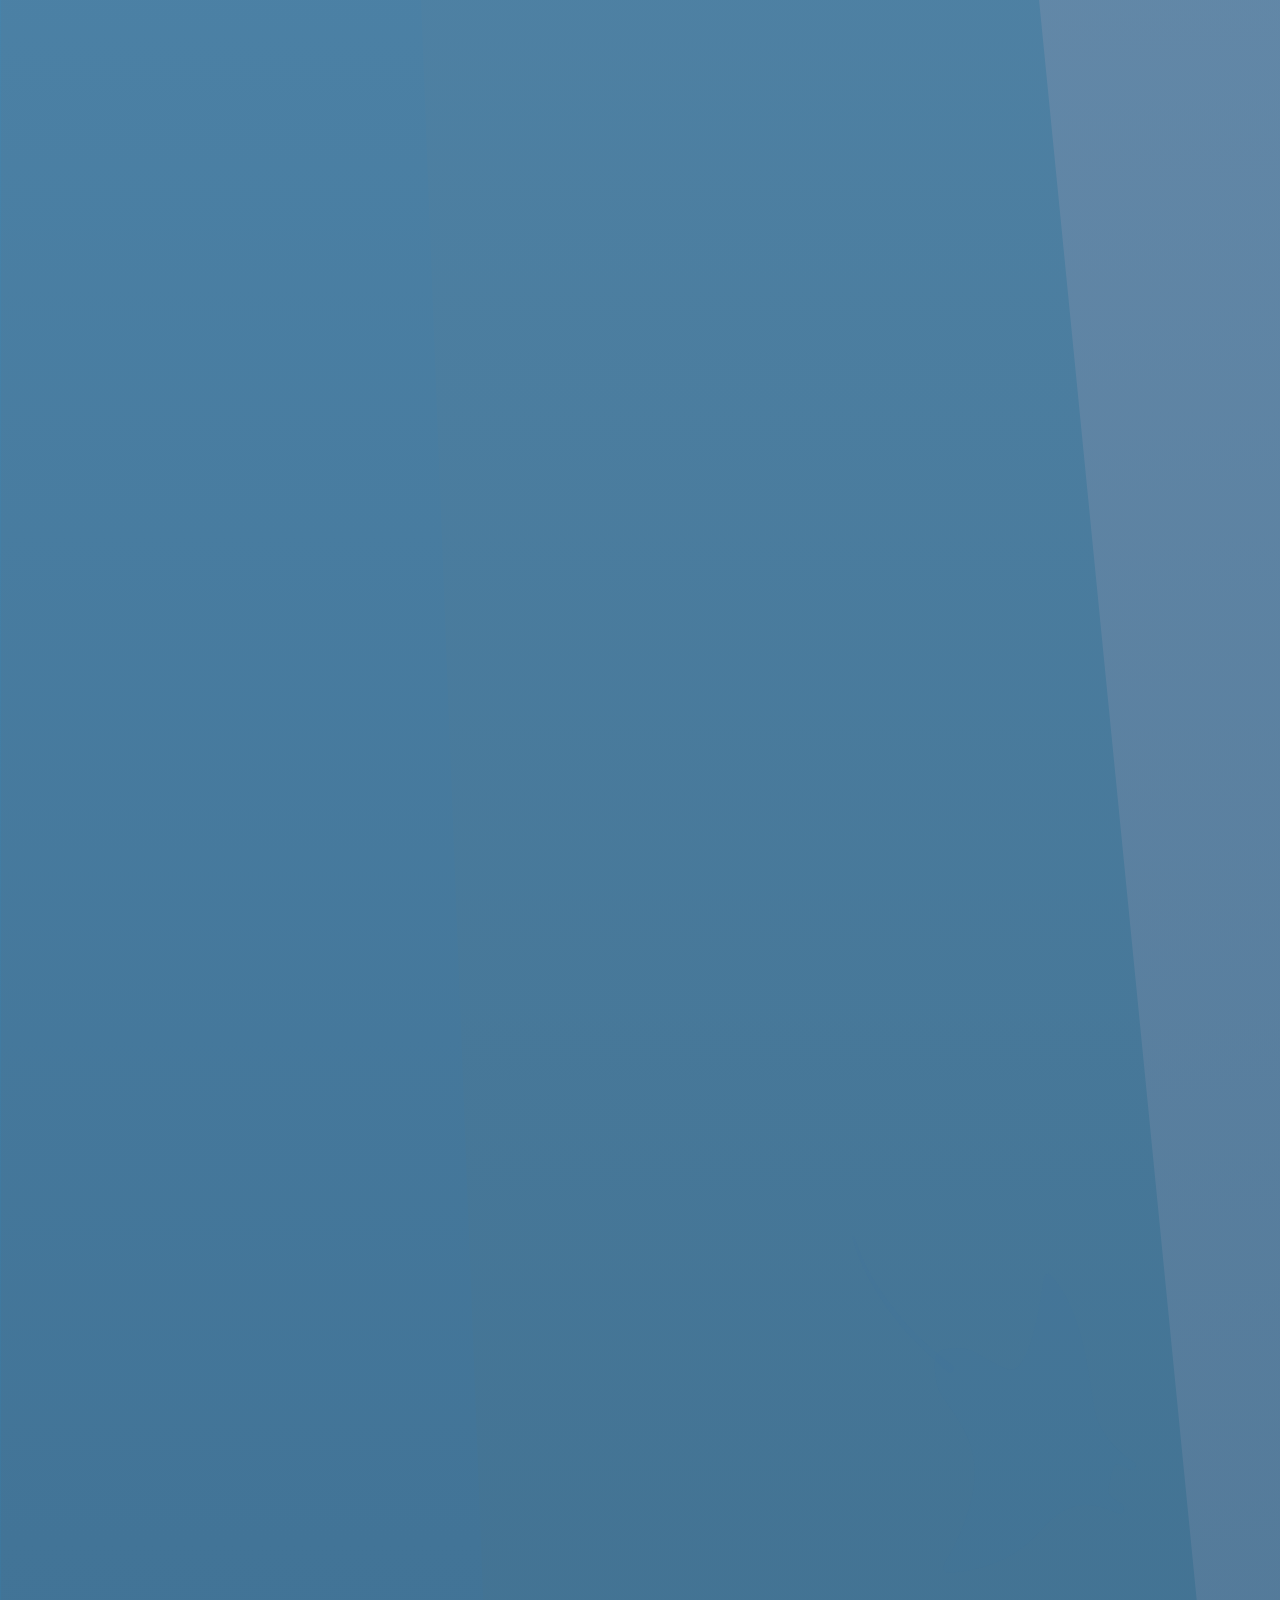
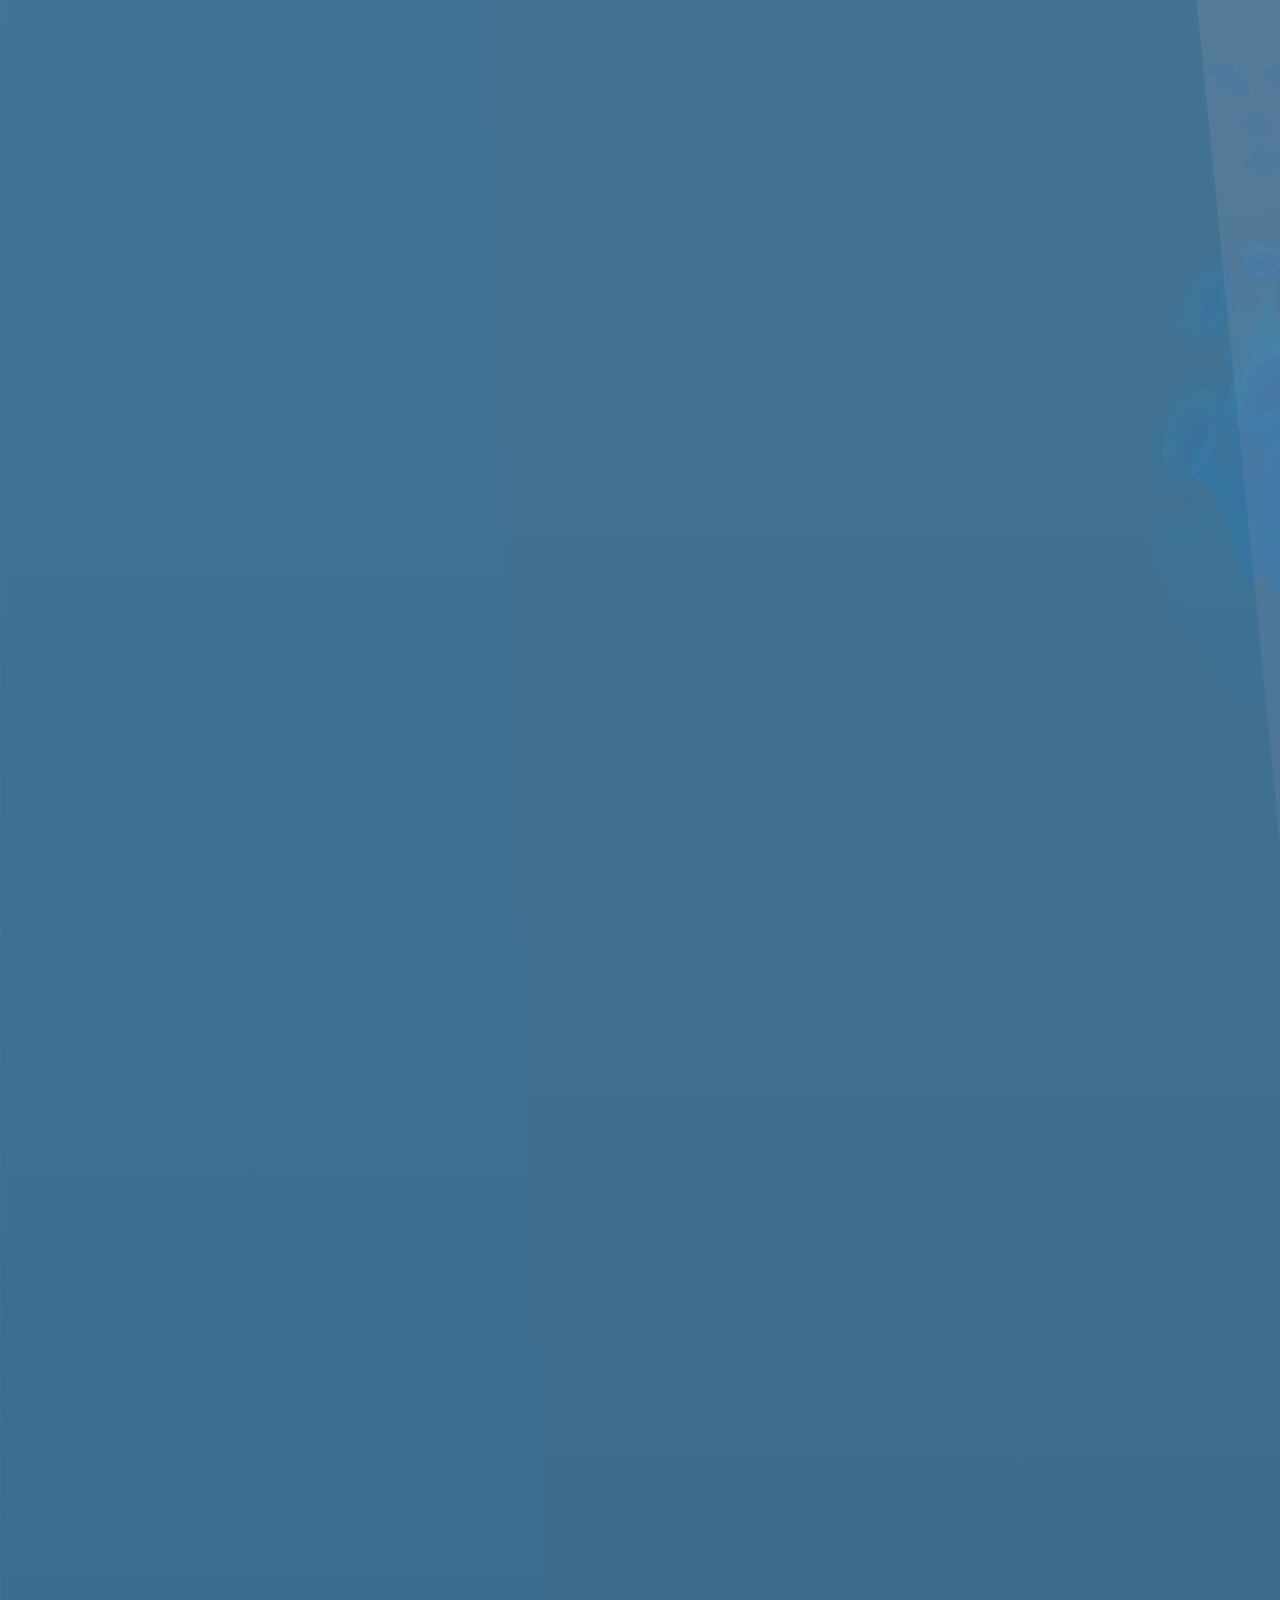
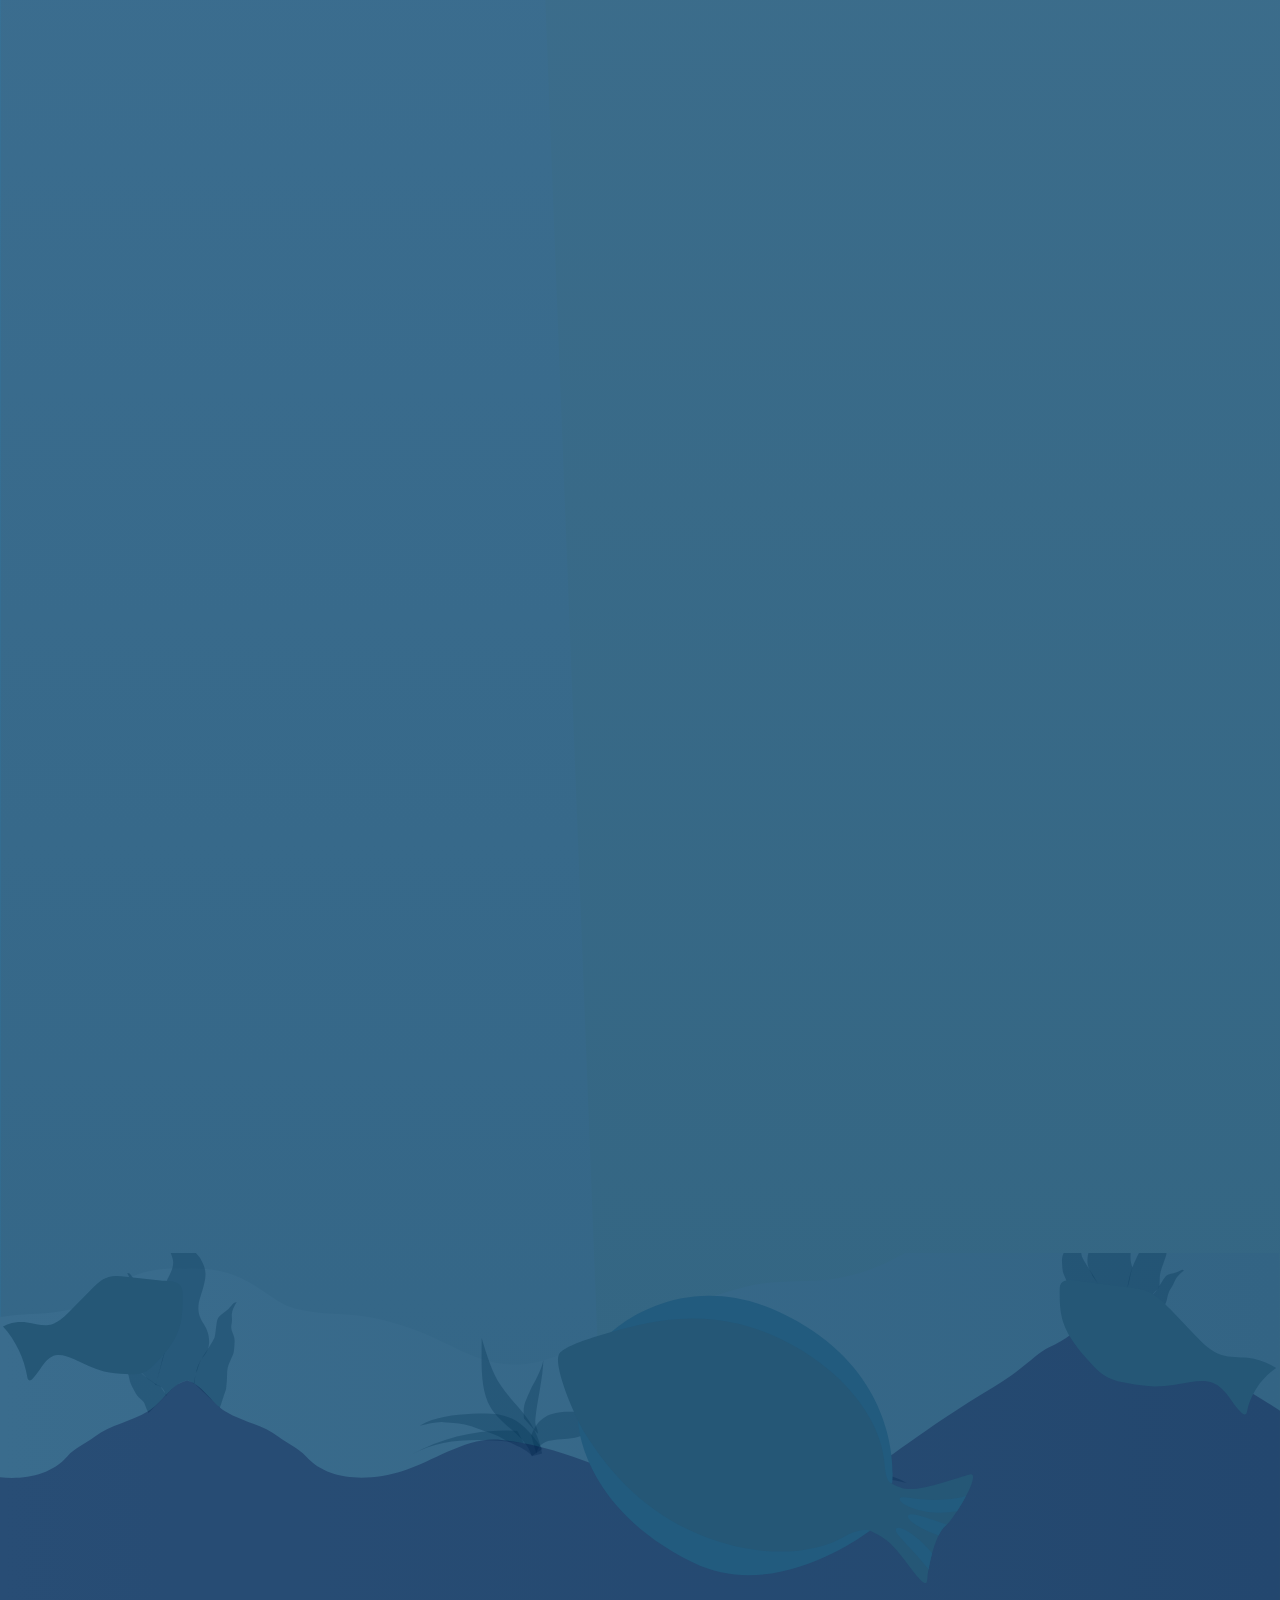
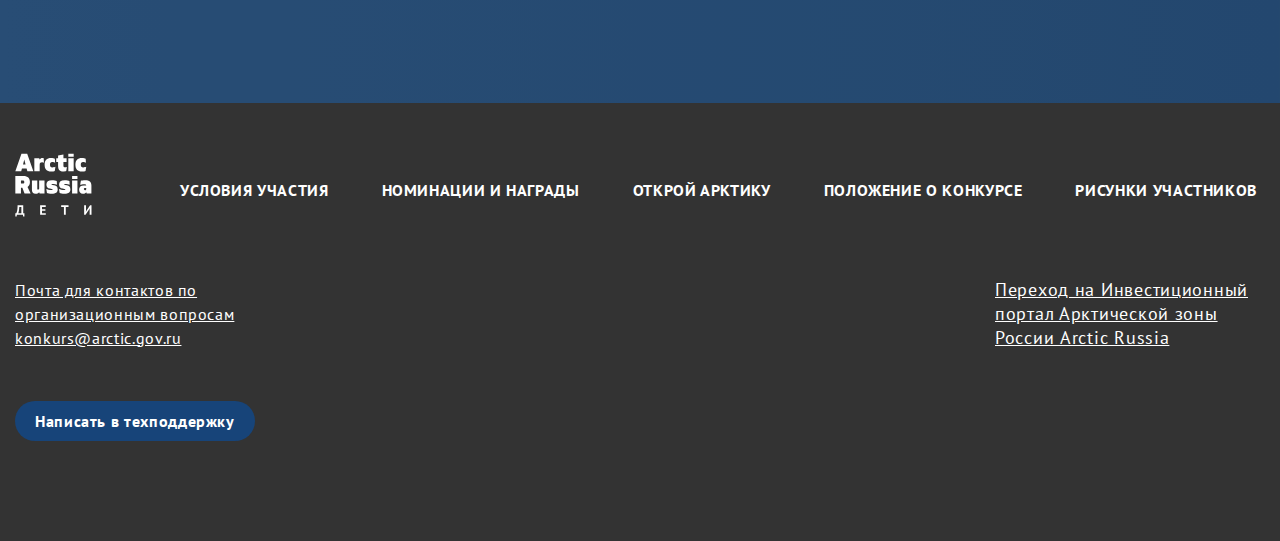
==== commit a8b2572c: "Add files via upload" ====
--- a/index.html
+++ b/index.html
@@ -5,6 +5,7 @@
     <meta name="viewport" content="width=device-width, initial-scale=1">     <title>Главная</title>     <link href="https://fonts.googleapis.com/css2?family=PT+Sans:wght@400;700&family=Russo+One&display=swap" rel="stylesheet">+    <link rel="stylesheet" href="css/magnific-popup.css">     <link rel="stylesheet" href="css/style.min.css"/>     <script src="https://ajax.googleapis.com/ajax/libs/jquery/3.5.1/jquery.min.js" defer></script>     <script src="js/libs.min.js" defer></script>@@ -362,12 +363,14 @@
         <div class="page__works">             <div class="container">                 <div class="page__works-title title anim-items">Работы участников</div>-                <div class="page__works-items">+                <div class="page__works-items zoom-gallery">                     <div class="page__works-item item-works">                         <div class="item-works__row">                             <div class="item-works__column">                                 <div class="item-works__image anim-items">-                                    <picture><source srcset="img/work-01.webp" type="image/webp"><img src="img/work-01.jpg" alt=""></picture>+                                    <a href="img/work-01.jpg">+                                        <picture><source srcset="img/work-01.webp" type="image/webp"><img src="img/work-01.jpg" alt=""></picture>+                                    </a>                                 </div>                                 <div class="item-works__info anim-items">                                     <div class="item-works__title">“Пробуждение из серии Синий период”</div>@@ -376,7 +379,9 @@
                             </div>                             <div class="item-works__column">                                 <div class="item-works__image anim-items">-                                    <picture><source srcset="img/work-02.webp" type="image/webp"><img src="img/work-02.jpg" alt=""></picture>+                                    <a href="img/work-02.jpg">+                                        <picture><source srcset="img/work-02.webp" type="image/webp"><img src="img/work-02.jpg" alt=""></picture>+                                    </a>                                 </div>                                 <div class="item-works__info anim-items">                                     <div class="item-works__title">“Пробуждение из серии Синий период”</div>@@ -389,7 +394,9 @@
                         <div class="item-works__row">                             <div class="item-works__column">                                 <div class="item-works__image anim-items">-                                    <picture><source srcset="img/work-03.webp" type="image/webp"><img src="img/work-03.jpg" alt=""></picture>+                                    <a href="img/work-03.jpg">+                                        <picture><source srcset="img/work-03.webp" type="image/webp"><img src="img/work-03.jpg" alt=""></picture>+                                    </a>                                 </div>                                 <div class="item-works__info anim-items">                                     <div class="item-works__title">“Пробуждение из серии Синий период”</div>@@ -398,7 +405,9 @@
                             </div>                             <div class="item-works__column">                                 <div class="item-works__image anim-items">-                                    <picture><source srcset="img/work-04.webp" type="image/webp"><img src="img/work-04.jpg" alt=""></picture>+                                    <a href="img/work-04.jpg">+                                        <picture><source srcset="img/work-04.webp" type="image/webp"><img src="img/work-04.jpg" alt=""></picture>+                                    </a>                                 </div>                                 <div class="item-works__info anim-items">                                     <div class="item-works__title">“Пробуждение из серии Синий период”</div>@@ -411,7 +420,9 @@
                         <div class="item-works__row">                             <div class="item-works__column">                                 <div class="item-works__image anim-items">-                                    <picture><source srcset="img/work-05.webp" type="image/webp"><img src="img/work-05.jpg" alt=""></picture>+                                    <a href="img/work-05.jpg">+                                        <picture><source srcset="img/work-05.webp" type="image/webp"><img src="img/work-05.jpg" alt=""></picture>+                                    </a>                                 </div>                                 <div class="item-works__info anim-items">                                     <div class="item-works__title">“Пробуждение из серии Синий период”</div>@@ -420,7 +431,9 @@
                             </div>                             <div class="item-works__column">                                 <div class="item-works__image anim-items">-                                    <picture><source srcset="img/work-06.webp" type="image/webp"><img src="img/work-06.jpg" alt=""></picture>+                                    <a href="img/work-06.jpg">+                                        <picture><source srcset="img/work-06.webp" type="image/webp"><img src="img/work-06.jpg" alt=""></picture>+                                    </a>                                 </div>                                 <div class="item-works__info anim-items">                                     <div class="item-works__title">“Пробуждение из серии Синий период”</div>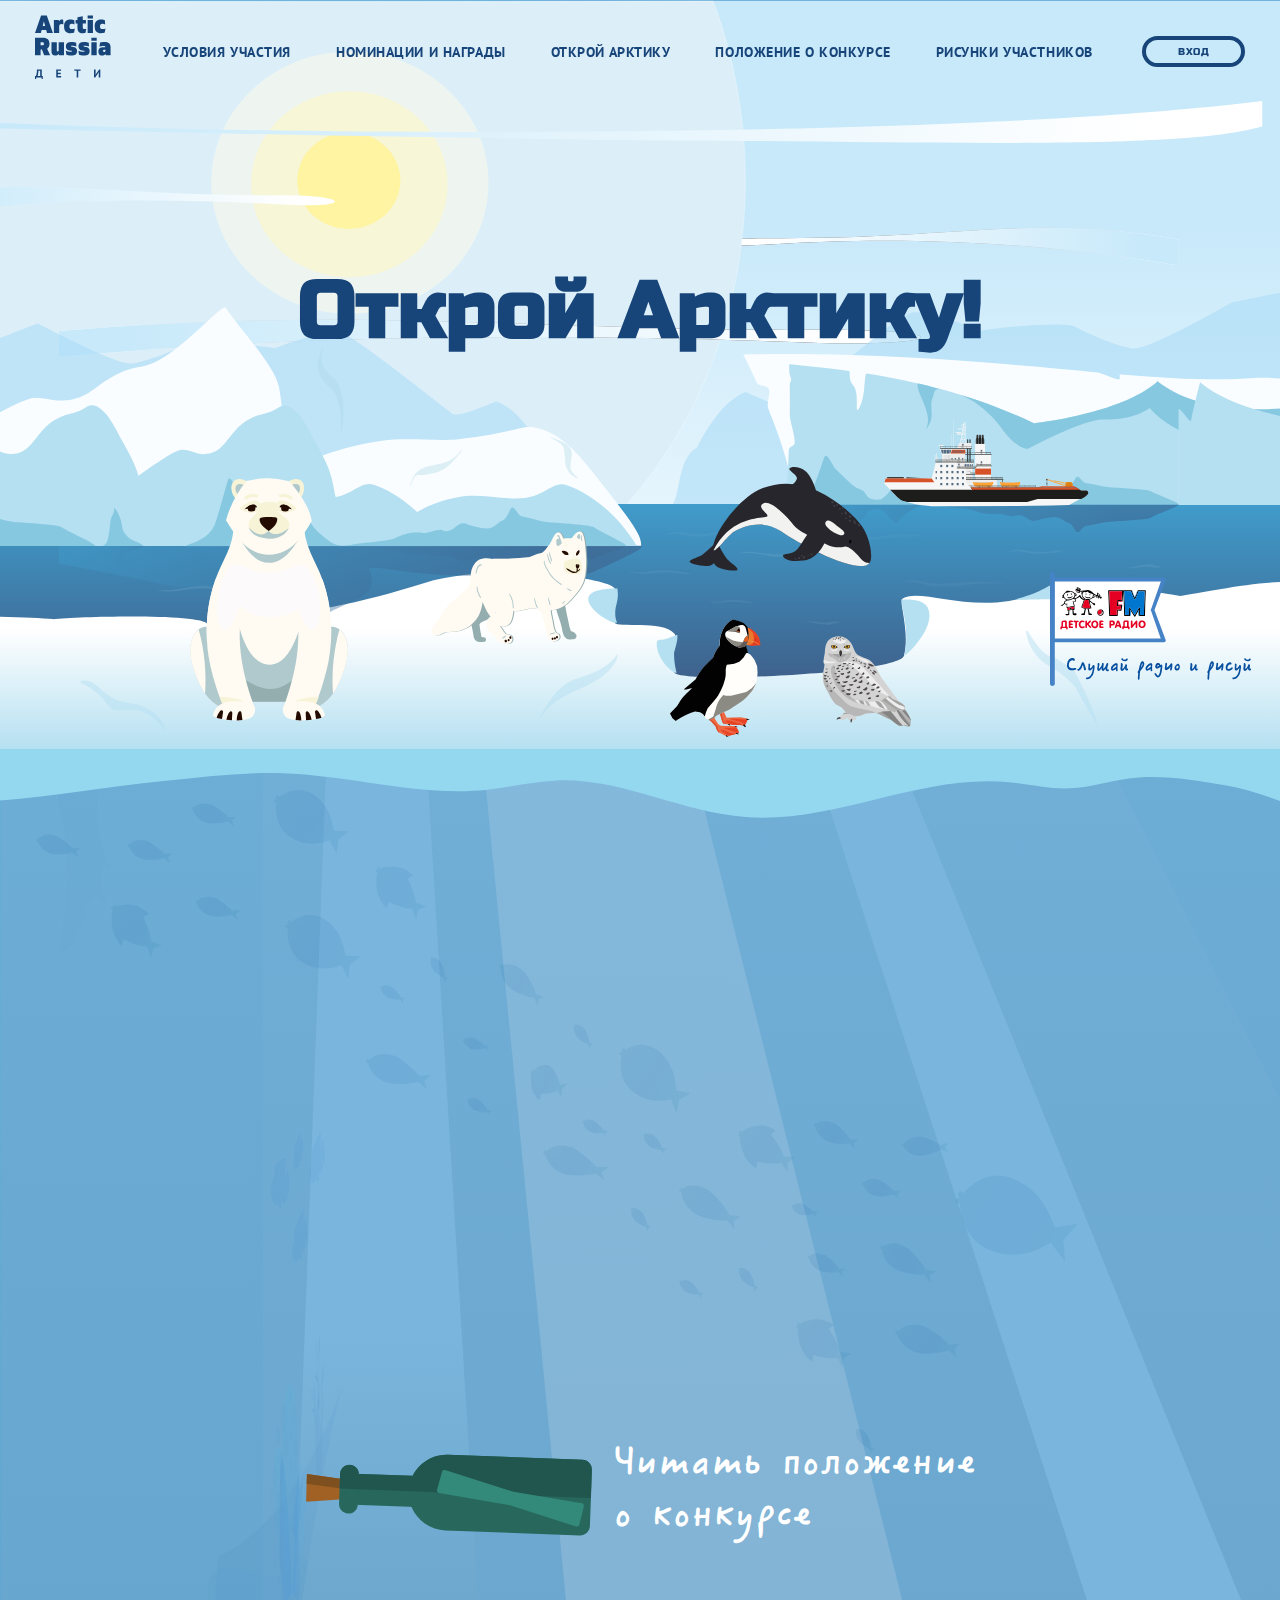
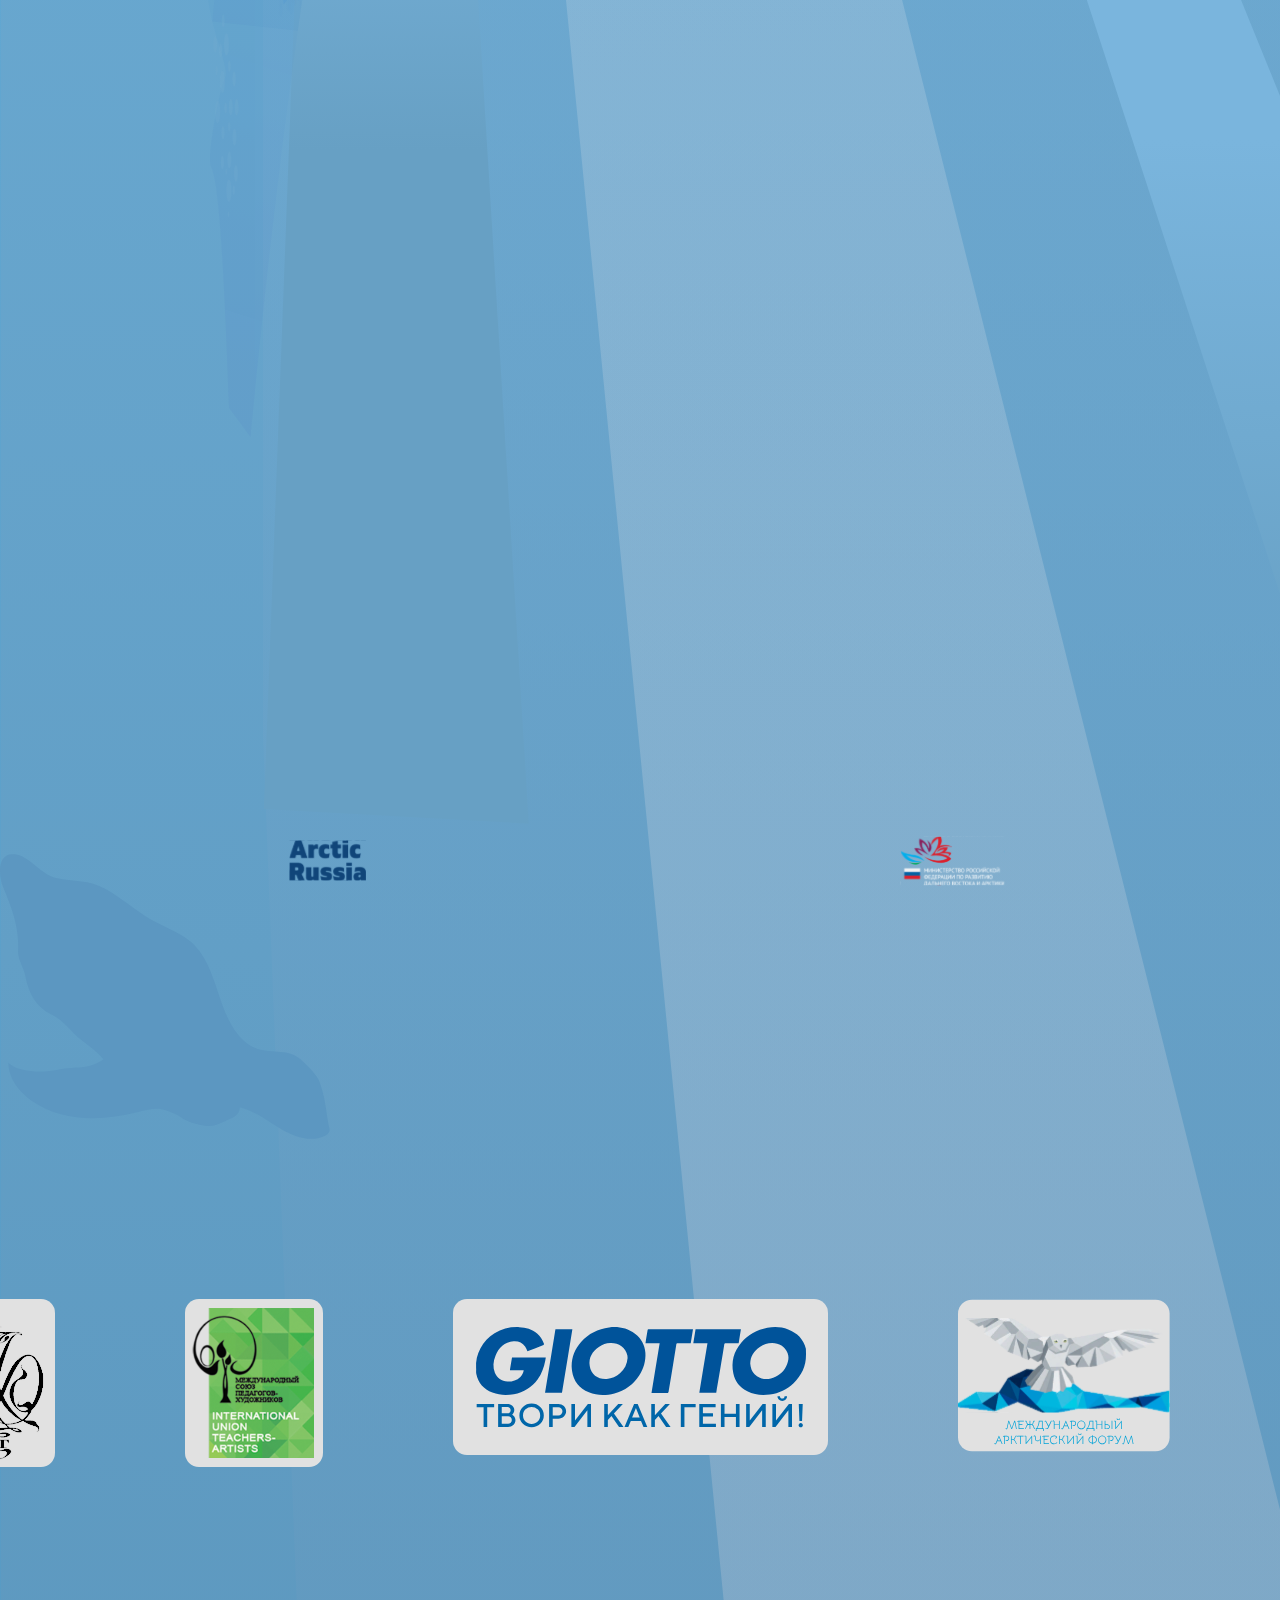
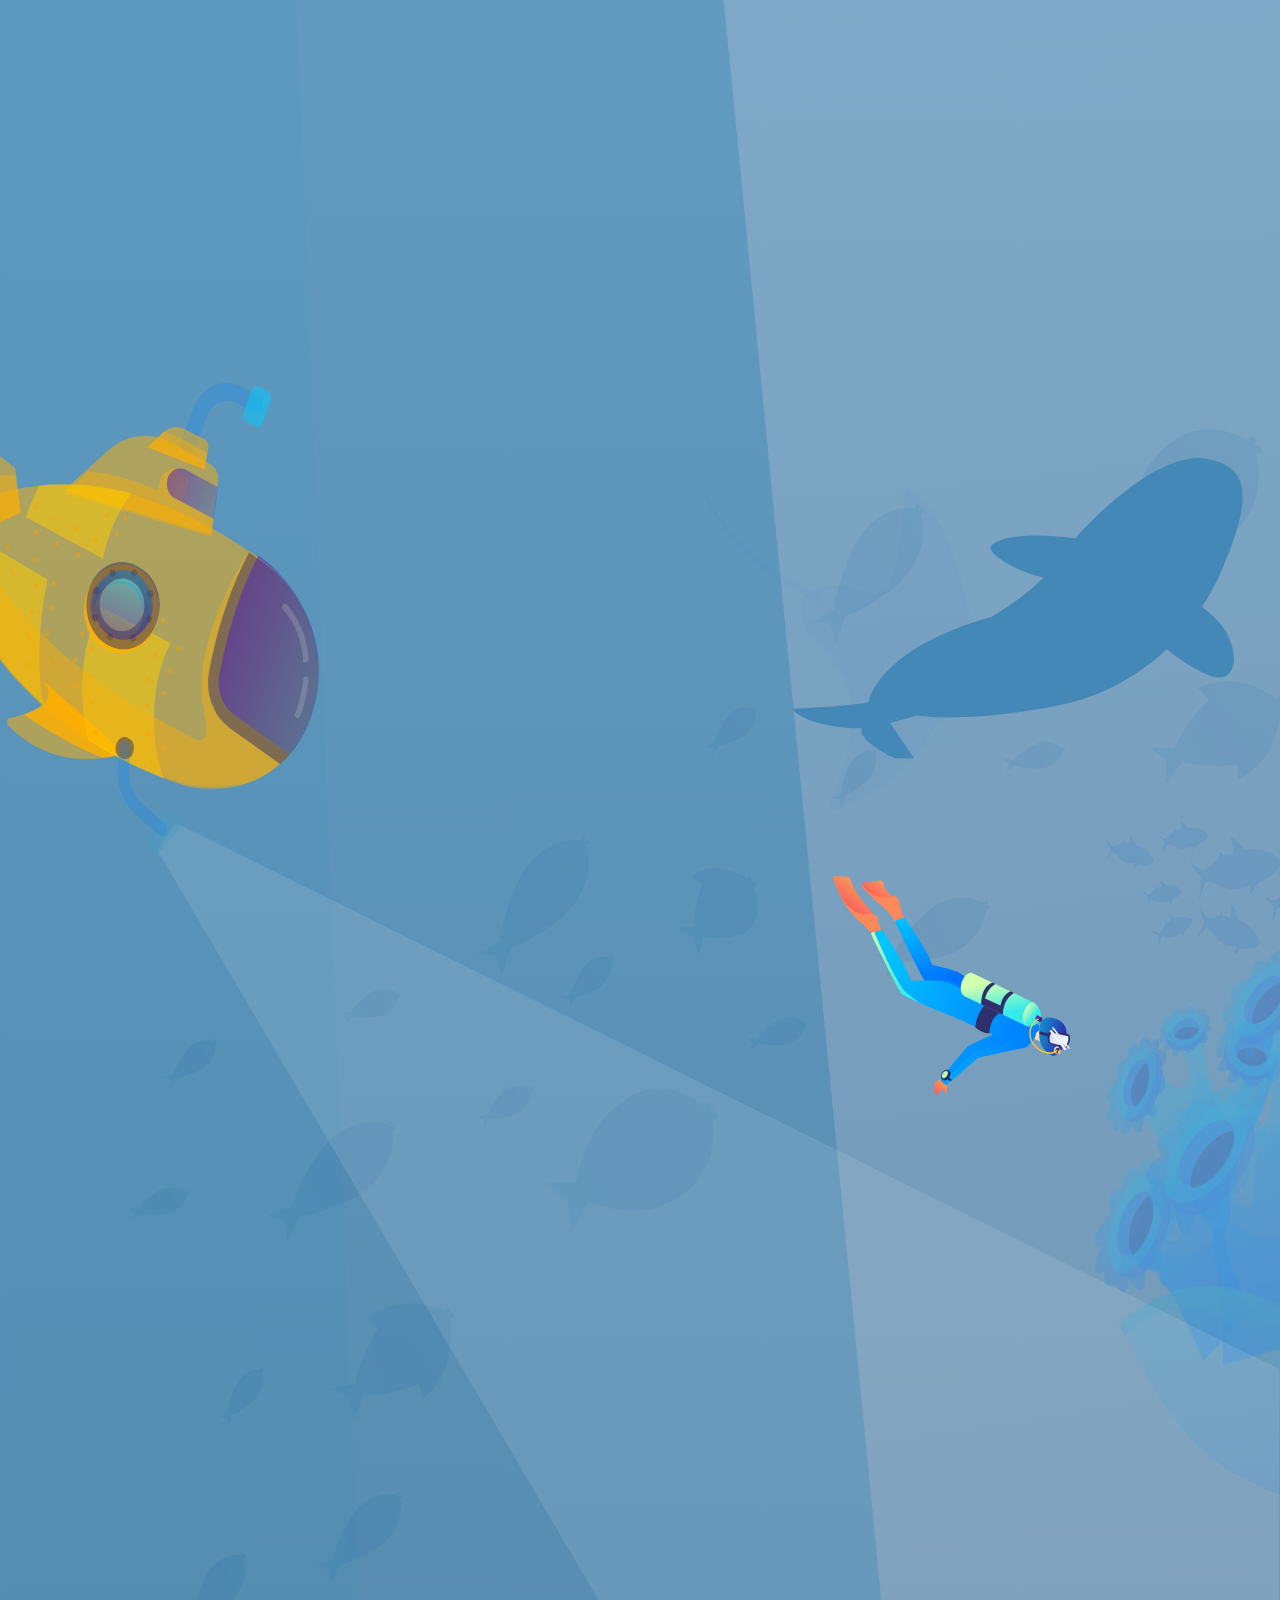
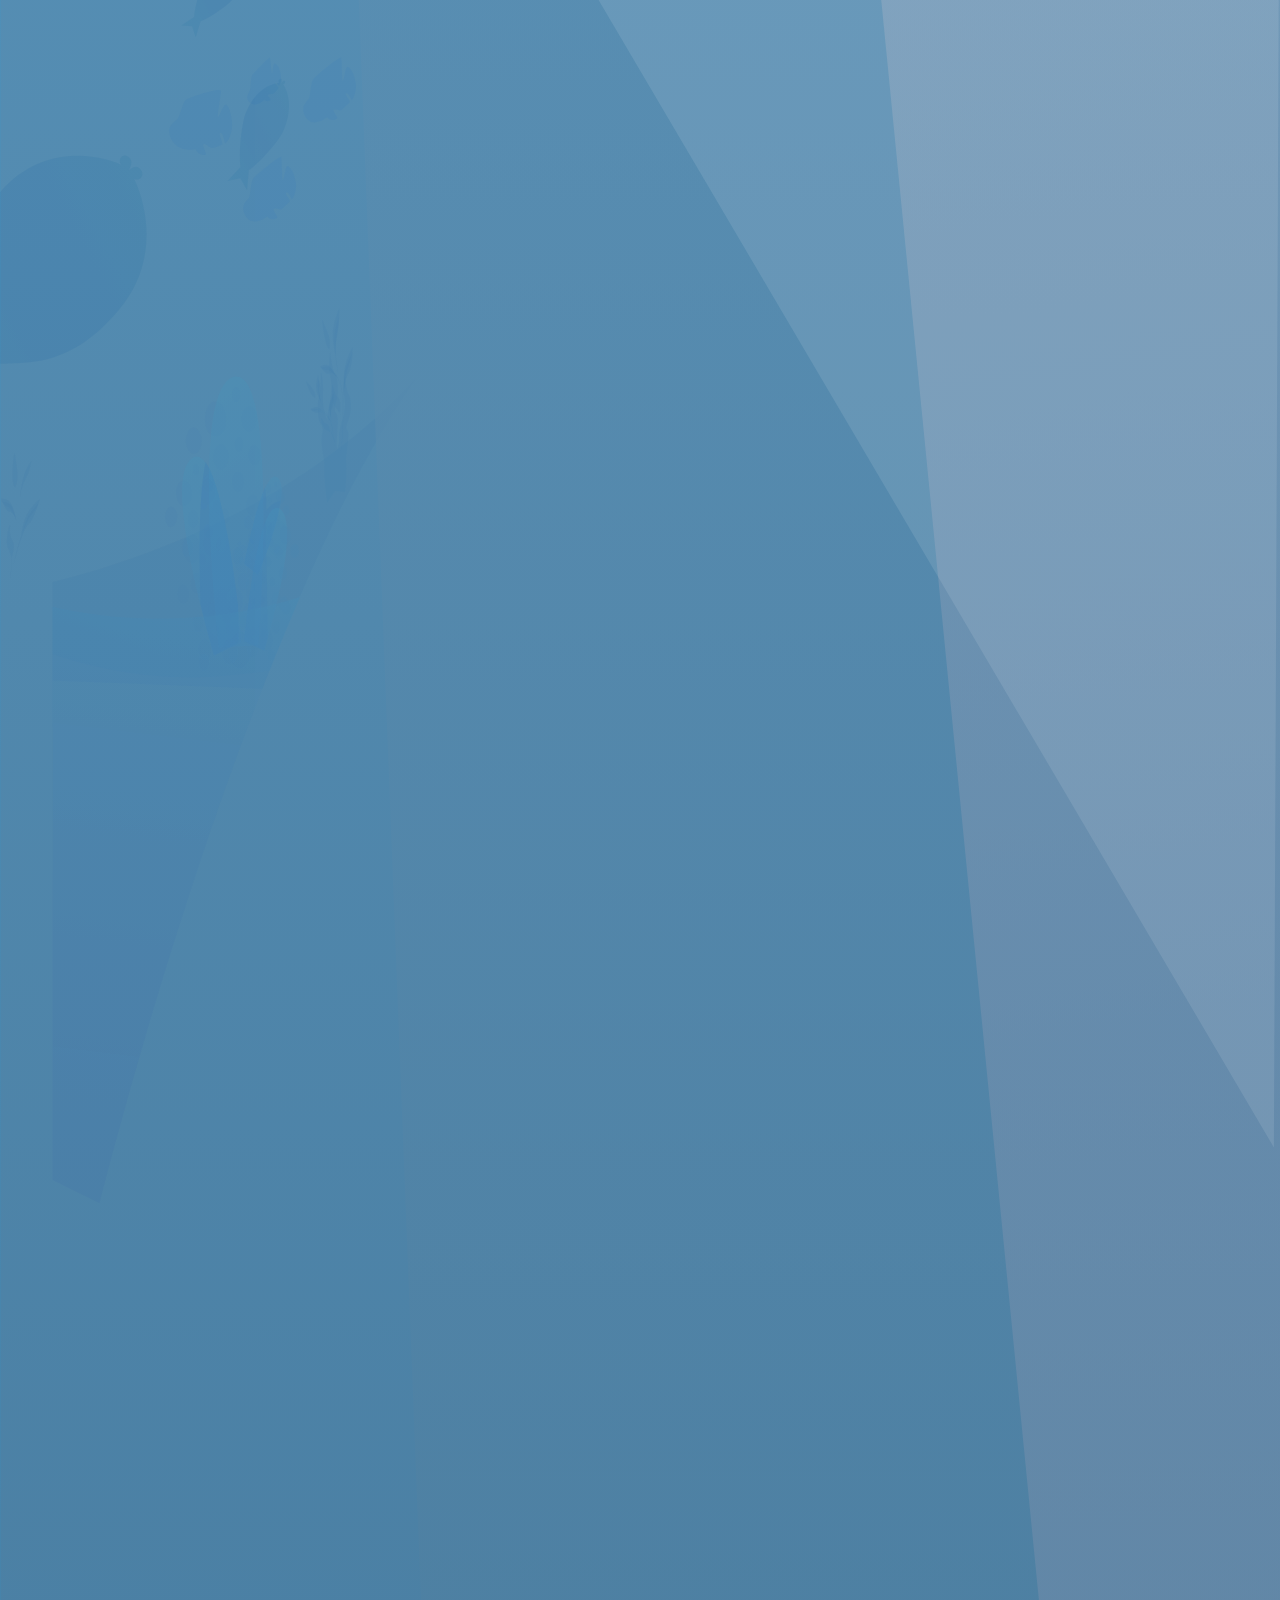
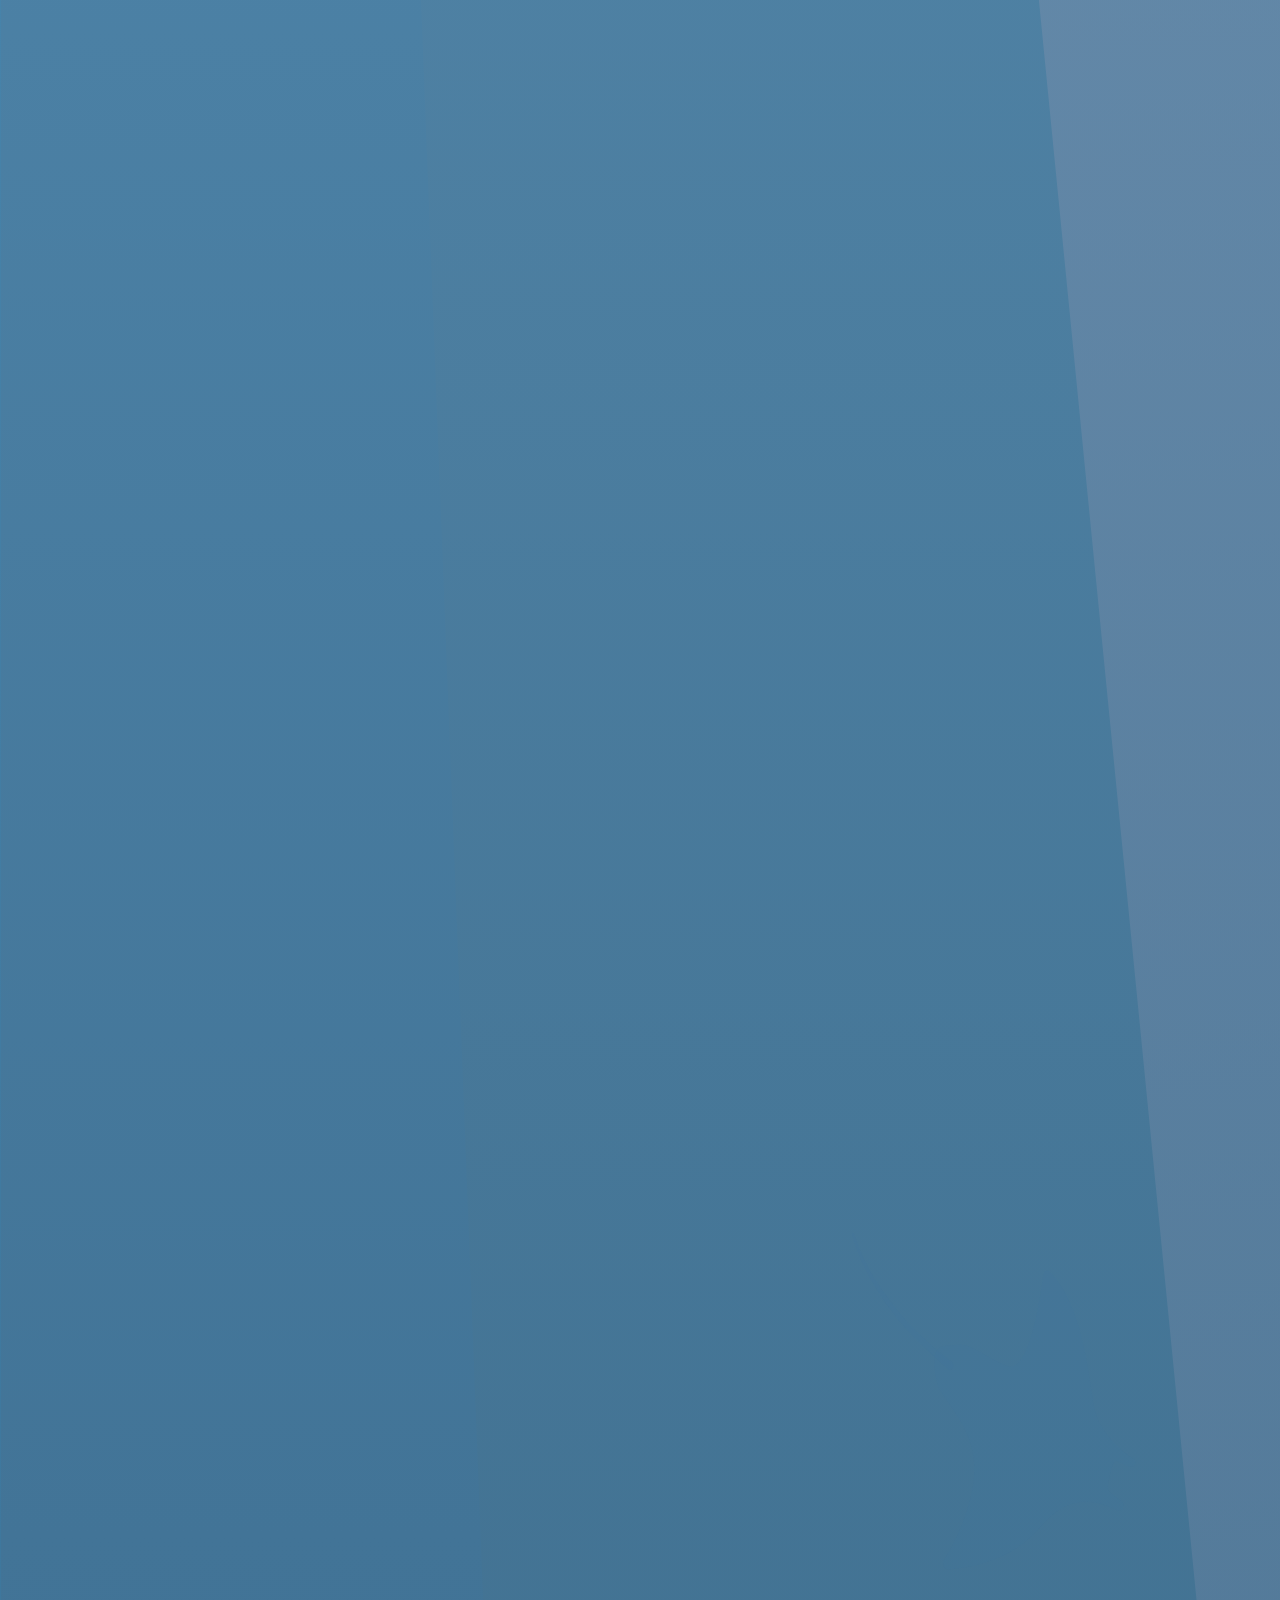
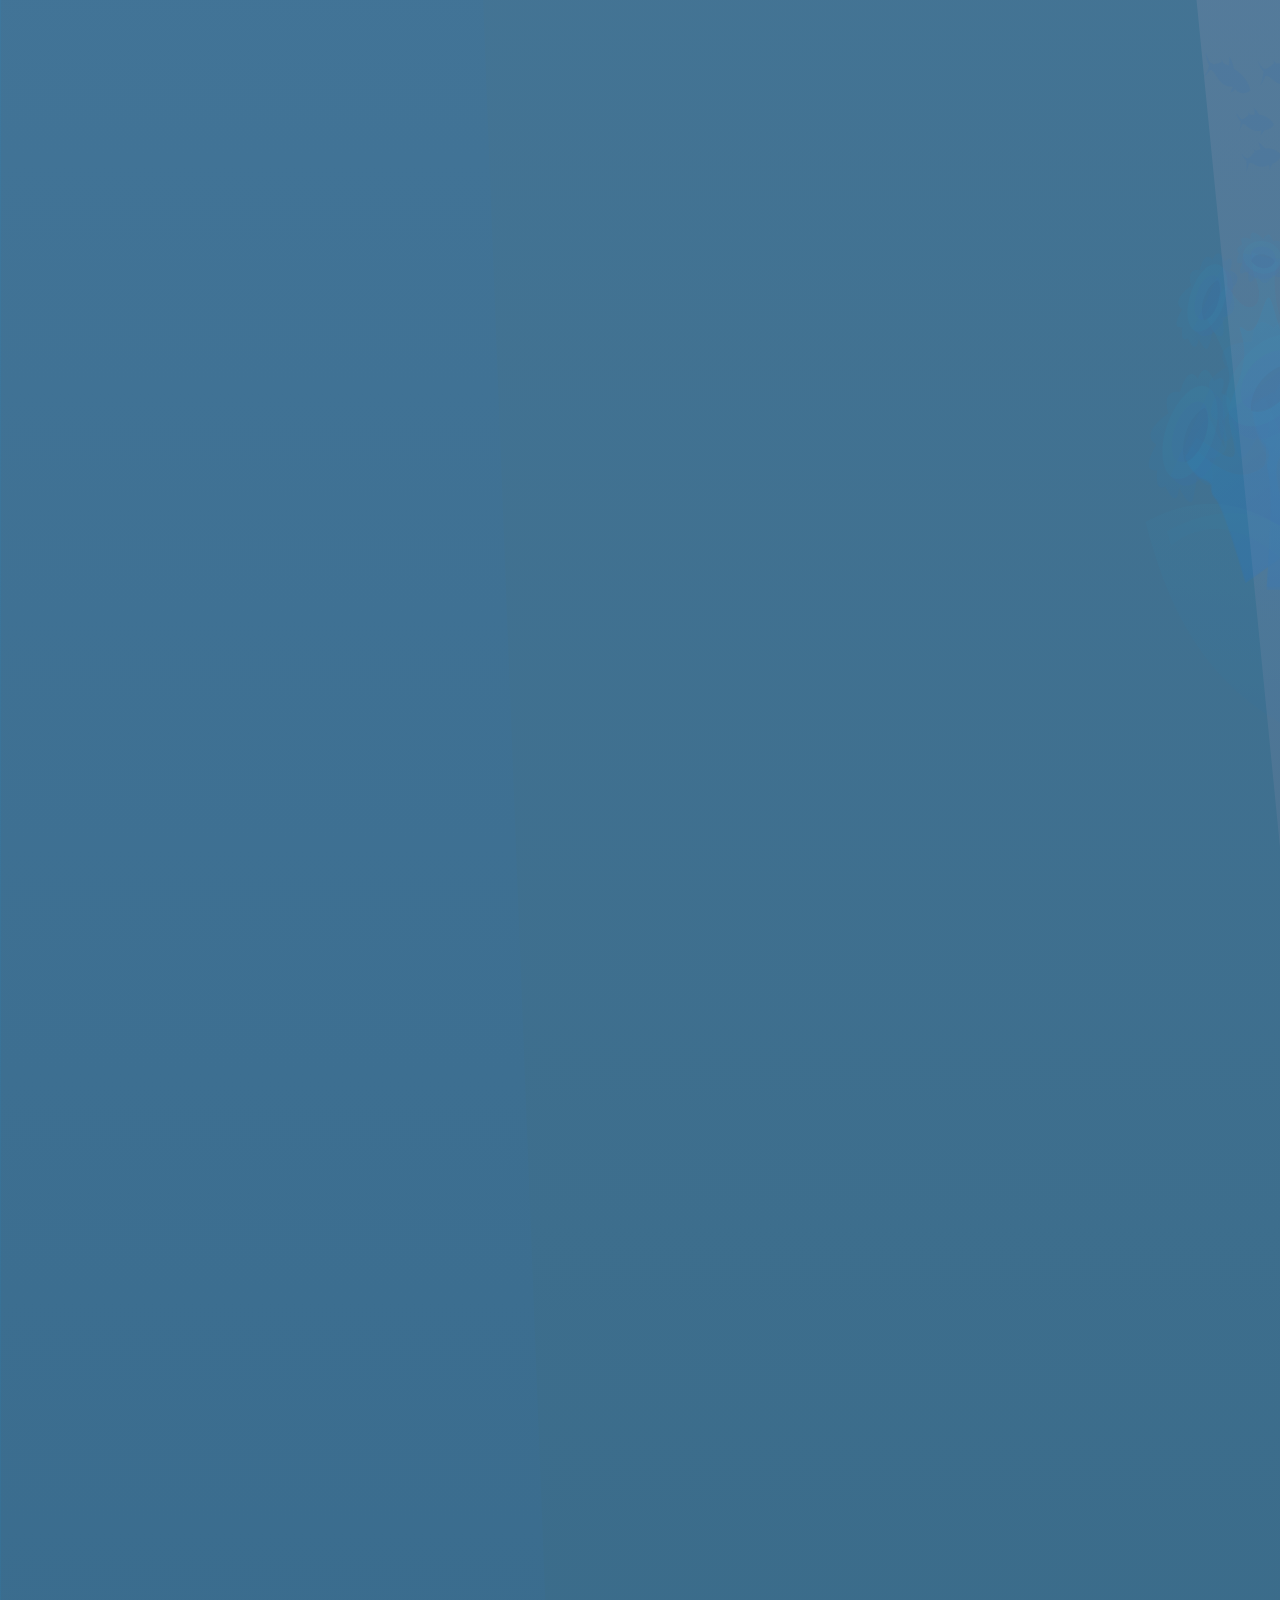
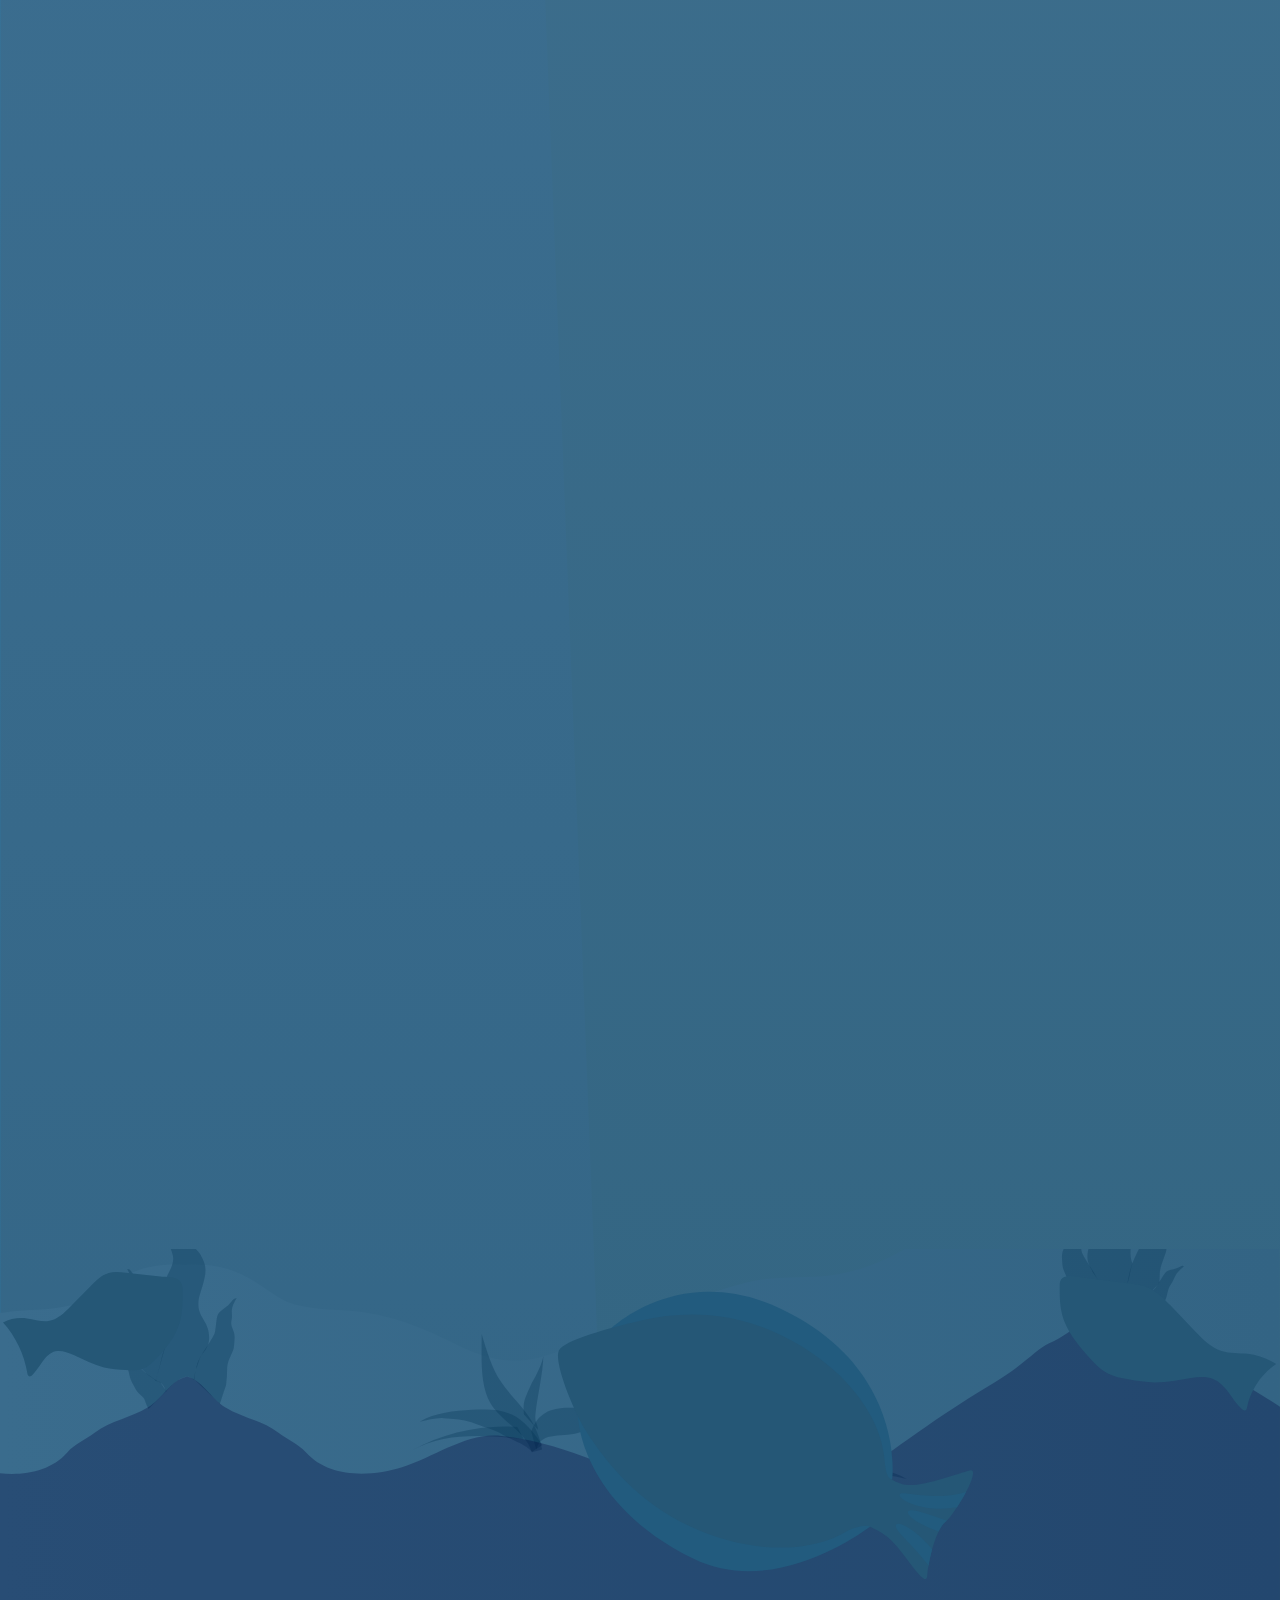
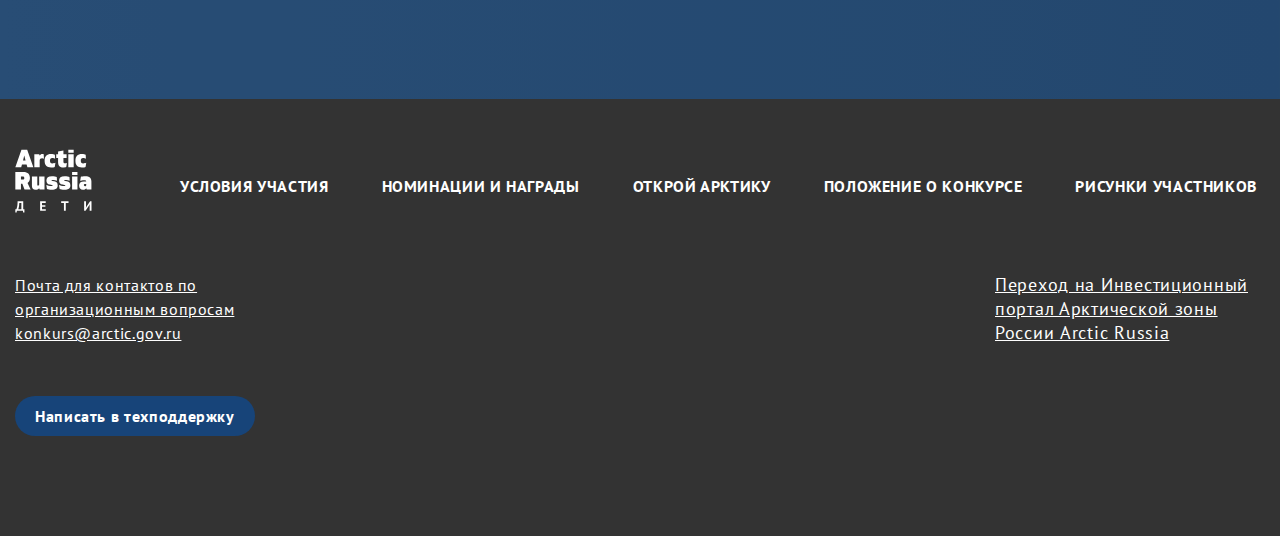
==== commit 5dd2d8eb: "Add files via upload" ====
--- a/index.html
+++ b/index.html
@@ -1,512 +1,754 @@
-<!DOCTYPE html>-<html lang="ru">-<head>-    <meta charset="UTF-8"/>-    <meta name="viewport" content="width=device-width, initial-scale=1">-    <title>Главная</title>-    <link href="https://fonts.googleapis.com/css2?family=PT+Sans:wght@400;700&family=Russo+One&display=swap" rel="stylesheet">-    <link rel="stylesheet" href="css/magnific-popup.css">-    <link rel="stylesheet" href="css/style.min.css"/>-    <script src="https://ajax.googleapis.com/ajax/libs/jquery/3.5.1/jquery.min.js" defer></script>-    <script src="js/libs.min.js" defer></script>-    <script src="js/script.js" defer></script>-</head>-<body style="background-image: url('img/main-bg.svg');">-    <header class="header">-        <div class="header__container container">-            <div class="header__items">-                <a href="#" class="header__logo">-                    <picture><source srcset="img/logo.svg" type="image/webp"><img src="img/logo.svg" alt="Arctic Russia"></picture>-                </a>-                <nav class="header__nav">-                    <div class="header__menu menu">-                        <div class="menu-burger">-                            <span></span>-                            <span></span>-                            <span></span>-                        </div>-                        <div class="menu__body">-                            <ul class="menu__list">-                                <li><a href="#" class="menu__link">УСЛОВИЯ УЧАСТИЯ</a></li>-                                <li><a href="#" class="menu__link">НОМИНАЦИИ И НАГРАДЫ</a></li>-                                <li><a href="#" class="menu__link">Открой Арктику</a></li>-                                <li><a href="#" class="menu__link">Положение о конкурсе</a></li>-                                <li><a href="#" class="menu__link">РИСУНКИ УЧАСТНИКОВ</a></li> -                            </ul>-                        </div>-                    </div>-                </nav>-                <a href="#" class="header__btn">ВХОД</a>-            </div>-        </div>-    </header>-    <section class="main__screen" style="background-image: url('img/header-bg.svg');">-        <div class="main__screen-container container">-            <h1 class="main__screen-title">Открой Арктику!</h1>-            <div class="main__screen-radio">-                <picture><source srcset="img/radio.svg" type="image/webp"><img src="img/radio.svg" alt=""></picture>-            </div>-        </div>-    </section>-    <section class="page">-        <div class="page__container container paralax-area">-            <div class="page__timer timer-page">-                <div class="timer-page__title anim-items">До окончания приема заявок осталось</div>-                <div class="timer-page__items anim-items">-                    <div class="timer-page__item">-                        <div class="timer-page__num timer-page__days"><span>36</span>:</div>-                        <div class="timer-page__text">Дней</div>-                    </div>-                    <div class="timer-page__item">-                        <div class="timer-page__num timer-page__hours"><span>7</span>:</div>-                        <div class="timer-page__text">Часов</div>-                    </div>-                    <div class="timer-page__item">-                        <div class="timer-page__num timer-page__minutes"><span>32</span>:</div>-                        <div class="timer-page__text">Минут</div>-                    </div>-                    <div class="timer-page__item">-                        <div class="timer-page__num timer-page__seconds"><span>14</span></div>-                        <div class="timer-page__text">Секунд</div>-                    </div>-                </div>-            </div>-            <div class="page__about">-                <a href="#" class="page__about-item paralax-item">-                    <div class="page__about-image">-                        <picture><source srcset="img/bottle.svg" type="image/webp"><img src="img/bottle.svg" alt=""></picture>-                    </div>-                    <div class="page__about-text">-                        Читать положение о конкурсе-                    </div>-                </a>-            </div>-            <div class="page__btn anim-items">-                <a href="#">ХОЧУ УЧАСТВОВАТЬ</a> -            </div>-            <div class="page__bubles bubles-page">-                <div class="bubles-page__items">-                    <div class="bubles-page__item bubles-page__item--1 anim-items">-                        <picture><source srcset="img/buble-1.svg" type="image/webp"><img src="img/buble-1.svg" alt=""></picture>-                    </div>-                    <div class="bubles-page__item bubles-page__item--2 anim-items">-                        <picture><source srcset="img/buble-2.svg" type="image/webp"><img src="img/buble-2.svg" alt=""></picture>-                    </div>-                    <div class="bubles-page__item bubles-page__item--3 anim-items">-                        <picture><source srcset="img/buble-3.svg" type="image/webp"><img src="img/buble-3.svg" alt=""></picture>-                    </div>-                    <div class="bubles-page__item bubles-page__item--4 anim-items">-                        <picture><source srcset="img/buble-4.svg" type="image/webp"><img src="img/buble-4.svg" alt=""></picture>-                    </div>-                    <div class="bubles-page__item bubles-page__item--5 anim-items">-                        <picture><source srcset="img/buble-5.svg" type="image/webp"><img src="img/buble-5.svg" alt=""></picture>-                    </div>-                    <div class="bubles-page__item bubles-page__item--6 anim-items">-                        <picture><source srcset="img/buble-6.svg" type="image/webp"><img src="img/buble-6.svg" alt=""></picture>-                    </div>-                    <div class="bubles-page__item bubles-page__item--7 anim-items">-                        <picture><source srcset="img/buble-7.svg" type="image/webp"><img src="img/buble-7.svg" alt=""></picture>-                    </div>-                    <div class="bubles-page__item bubles-page__item--8 anim-items">-                        <picture><source srcset="img/buble-8.svg" type="image/webp"><img src="img/buble-8.svg" alt=""></picture>-                    </div>-                </div>-            </div>-        </div>-        <div class="page__fish paralax-item">-            <picture><source srcset="img/decor__item-timer.svg" type="image/webp"><img src="img/decor__item-timer.svg" alt=""></picture>-        </div>-        <div class="page__organizers paralax-area">-            <div class="container">-                <div class="page__organizers-title title anim-items">Организаторы</div>-                <div class="page__organizers-items">-                    <div class="page__organizers-item anim-items">-                        <picture><source srcset="img/organizer-1.svg" type="image/webp"><img src="img/organizer-1.svg" alt="Arctic Russia"></picture>-                    </div>-                    <div class="page__organizers-item anim-items">-                        <picture><source srcset="img/organizer-2.svg" type="image/webp"><img src="img/organizer-2.svg" alt="Министерство Российской Федерации по развитию Дальнего Востока и Арктики"></picture>-                    </div>-                </div>-            </div>-            <div class="page__turtle paralax-item">-                <picture><source srcset="img/turtle.svg" type="image/webp"><img src="img/turtle.svg" alt=""></picture>-            </div>-        </div>-        <div class="page__partners">-            <div class="page__partners-title title anim-items">Партнеры</div>-            <div class="page__partners-slider slider-partners">-                <a href="https://www.instagram.com/fila_stationary/" target="_blank" rel="noopener noreferrer" class="slider-partners__item">-                    <picture><source srcset="img/partner-1.svg" type="image/webp"><img src="img/partner-1.svg" alt=""></picture>-                </a>-                <a href="http://arctic-days.ru/" target="_blank" rel="noopener noreferrer" class="slider-partners__item">-                    <picture><source srcset="img/partner-2.svg" type="image/webp"><img src="img/partner-2.svg" alt=""></picture>-                </a>-                <a href="http://paulsen.ru/" target="_blank" rel="noopener noreferrer" class="slider-partners__item">-                    <picture><source srcset="img/partner-3.svg" type="image/webp"><img src="img/partner-3.svg" alt=""></picture>-                </a>-                <a href="https://art-lyceum.ru/" target="_blank" rel="noopener noreferrer" class="slider-partners__item">-                    <picture><source srcset="img/partner-4.svg" type="image/webp"><img src="img/partner-4.svg" alt=""></picture>-                </a>-                <a href="https://www.instagram.com/fila_stationary/" target="_blank" rel="noopener noreferrer" class="slider-partners__item">-                    <picture><source srcset="img/partner-5.svg" type="image/webp"><img src="img/partner-5.svg" alt=""></picture>-                </a>-                <a href="http://www.darwinmuseum.ru/" target="_blank" rel="noopener noreferrer" class="slider-partners__item">-                    <picture><source srcset="img/partner-6.svg" type="image/webp"><img src="img/partner-6.svg" alt=""></picture>-                </a>-                <a href="http://vcht.center" target="_blank" rel="noopener noreferrer" class="slider-partners__item">-                    <picture><source srcset="img/partner-8.svg" type="image/webp"><img src="img/partner-8.svg" alt=""></picture>-                </a>-                <a href="https://www.art-teachers.ru" target="_blank" rel="noopener noreferrer" class="slider-partners__item">-                    <picture><source srcset="img/partner-9.svg" type="image/webp"><img src="img/partner-9.svg" alt=""></picture>-                </a>-            </div>-        </div>-        <div class="page__schedule">-            <div class="container">-                <div class="page__schedule-title title anim-items">График проведения конкурса</div>-                <div class="page__schedule-items paralax-area">-                    <div class="page__schedule-row anim-items">-                        <div class="page__schedule-num">1</div>-                        <div class="page__schedule-text">-                            Прием заявок <span class="page__schedule-text--blue">Старт 16 ноября</span>-                        </div>-                    </div>-                    <div class="page__schedule-row page__schedule-row--reverse anim-items">-                        <div class="page__schedule-num">2</div>-                        <div class="page__schedule-text">-                            Завершение приема заявок 15 декабря <br> в 23.59 по МСК-                        </div>-                    </div>-                    <div class="page__schedule-row anim-items">-                        <div class="page__schedule-num">3</div>-                        <div class="page__schedule-text">-                            Обьявление <span class="page__schedule-text--yellow">100 финалистов</span> 19 декабря-                        </div>-                    </div>-                    <div class="page__schedule-row page__schedule-row--reverse anim-items">-                        <div class="page__schedule-num">4</div>-                        <div class="page__schedule-text">-                            Обьявление победителей <br> 25 декабря-                        </div>-                        <div class="page__schedule-image">-                            <picture><source srcset="img/cup.svg" type="image/webp"><img src="img/cup.svg" alt="Победитель"></picture>-                        </div>-                    </div>-                </div>-                <div class="page__btn anim-items">-                    <a href="#">ХОЧУ УЧАСТВОВАТЬ</a>-                </div>-            </div>-            <div class="page__ship paralax-item">-                <picture><source srcset="img/ship.svg" type="image/webp"><img src="img/ship.svg" alt=""></picture>-            </div>-            <div class="page__whale paralax-item">-                <picture><source srcset="img/whale.svg" type="image/webp"><img src="img/whale.svg" alt=""></picture>-            </div>-            <div class="page__diver paralax-item">-                <picture><source srcset="img/diver.svg" type="image/webp"><img src="img/diver.svg" alt=""></picture>-            </div>-        </div>-        <div class="page__awards">-            <div class="container">-                <div class="page__awards-title title anim-items">Награды конкурса</div>-                <div class="page__awards-items">-                    <div class="page__awards-item anim-items">-                        <div class="page__awards-image">-                            <picture><source srcset="img/awards-1.svg" type="image/webp"><img src="img/awards-1.svg" alt=""></picture>-                        </div>-                        <div class="page__awards-text">-                            <span>Курсы по изобразительному искусству</span>-                        </div>-                    </div>-                    <div class="page__awards-item anim-items">-                        <div class="page__awards-image">-                            <picture><source srcset="img/awards-2.svg" type="image/webp"><img src="img/awards-2.svg" alt=""></picture>-                        </div>-                        <div class="page__awards-text">-                            <span>Памятные призы</span>-                        </div>-                    </div>-                    <div class="page__awards-item anim-items">-                        <div class="page__awards-image">-                            <picture><source srcset="img/awards-3.svg" type="image/webp"><img src="img/awards-3.svg" alt=""></picture>-                        </div>-                        <div class="page__awards-text">-                            <span>Дипломы I, II, III степени</span>-                        </div>-                    </div>-                </div>-            </div>-        </div>-        <div class="page__jury">-            <div class="page__container container">-                <div class="page__jury-items">-                    <div class="page__jury-item">-                        <div class="page__jury-image anim-items">-                            <picture><source srcset="img/jury-01.svg" type="image/webp"><img src="img/jury-01.svg" alt=""></picture>-                        </div>-                        <div class="page__jury-info info-jury">-                            <div class="info-jury__item anim-items">-                                <div class="info-jury__name">Федор Конюхов</div>-                                <div class="info-jury__text">Профессиональный путешественник</div>-                            </div>-                            <div class="info-jury__item anim-items">-                                <div class="info-jury__name">Дмитрий Лидковский</div>-                                <div class="info-jury__text">Генеральный директор АНО «ИАЦ ГКА»</div>-                            </div>-                        </div>-                    </div>-                    <div class="page__jury-item">-                        <div class="page__jury-image anim-items">-                            <picture><source srcset="img/jury-02.svg" type="image/webp"><img src="img/jury-02.svg" alt=""></picture>-                        </div>-                        <div class="page__jury-info info-jury">-                            <div class="info-jury__item anim-items">-                                <div class="info-jury__name">Дмитрий Губанов</div>-                                <div class="info-jury__text">Генеральный директор МАХЛ РАХ</div>-                            </div>-                            <div class="info-jury__item anim-items">-                                <div class="info-jury__name">Владимир Царителли</div>-                                <div class="info-jury__text">Министр культуры</div>-                            </div>-                        </div>-                    </div>-                </div>-            </div>-        </div>-        <div class="page__news">-            <div class="container">-                <div class="page__news-label title anim-items">Новости</div>-                <a href="#" class="page__news-all page__all anim-items"><span>СМОТРЕТЬ ВСЕХ</span></a>-                <div class="page__news-items">-                    <div class="page__news-item">-                        <a href="#" class="page__news-card">-                            <div class="page__news-image anim-items">-                                <picture><source srcset="img/news-01.webp" type="image/webp"><img src="img/news-01.jpg" alt=""></picture>-                            </div>-                            <div class="page__news-info anim-items">-                                <div class="page__news-title">Надым: северные города России</div>-                                <div class="page__news-text">-                                    Техногенная цивилизация может мирно соседствовать с традиционными обществами.-                                </div>-                            </div>-                        </a>-                    </div>-                    <div class="page__news-item">-                        <a href="#" class="page__news-card">-                            <div class="page__news-image anim-items">-                                <picture><source srcset="img/news-02.webp" type="image/webp"><img src="img/news-02.jpg" alt=""></picture>-                            </div>-                            <div class="page__news-info anim-items">-                                <div class="page__news-title">Надым: северные города России</div>-                                <div class="page__news-text">-                                    Техногенная цивилизация может мирно соседствовать с традиционными обществами.-                                </div>-                            </div>-                        </a>-                    </div>-                    <div class="page__news-item">-                        <a href="#" class="page__news-card">-                            <div class="page__news-image anim-items">-                                <picture><source srcset="img/news-03.webp" type="image/webp"><img src="img/news-03.jpg" alt=""></picture>-                            </div>-                            <div class="page__news-info anim-items">-                                <div class="page__news-title">Надым: северные города России</div>-                                <div class="page__news-text">-                                    Техногенная цивилизация может мирно соседствовать с традиционными обществами.-                                </div>-                            </div>-                        </a>-                    </div>-                    <div class="page__news-item">-                        <a href="#" class="page__news-card">-                            <div class="page__news-image anim-items">-                                <picture><source srcset="img/news-01.webp" type="image/webp"><img src="img/news-01.jpg" alt=""></picture>-                            </div>-                            <div class="page__news-info anim-items">-                                <div class="page__news-title">Надым: северные города России</div>-                                <div class="page__news-text">-                                    Техногенная цивилизация может мирно соседствовать с традиционными обществами.-                                </div>-                            </div>-                        </a>-                    </div>-                    <div class="page__news-item">-                        <a href="#" class="page__news-card">-                            <div class="page__news-image anim-items">-                                <picture><source srcset="img/news-02.webp" type="image/webp"><img src="img/news-02.jpg" alt=""></picture>-                            </div>-                            <div class="page__news-info anim-items">-                                <div class="page__news-title">Надым: северные города России</div>-                                <div class="page__news-text">-                                    Техногенная цивилизация может мирно соседствовать с традиционными обществами.-                                </div>-                            </div>-                        </a>-                    </div>-                    <div class="page__news-item">-                        <a href="#" class="page__news-card">-                            <div class="page__news-image anim-items">-                                <picture><source srcset="img/news-03.webp" type="image/webp"><img src="img/news-03.jpg" alt=""></picture>-                            </div>-                            <div class="page__news-info anim-items">-                                <div class="page__news-title">Надым: северные города России</div>-                                <div class="page__news-text">-                                    Техногенная цивилизация может мирно соседствовать с традиционными обществами.-                                </div>-                            </div>-                        </a>-                    </div>-                </div>-            </div>-        </div>-        <div class="page__works">-            <div class="container">-                <div class="page__works-title title anim-items">Работы участников</div>-                <div class="page__works-items zoom-gallery">-                    <div class="page__works-item item-works">-                        <div class="item-works__row">-                            <div class="item-works__column">-                                <div class="item-works__image anim-items">-                                    <a href="img/work-01.jpg">-                                        <picture><source srcset="img/work-01.webp" type="image/webp"><img src="img/work-01.jpg" alt=""></picture>-                                    </a>-                                </div>-                                <div class="item-works__info anim-items">-                                    <div class="item-works__title">“Пробуждение из серии Синий период”</div>-                                    <div class="item-works__autor">Ульяновский Сергей</div>-                                </div>-                            </div>-                            <div class="item-works__column">-                                <div class="item-works__image anim-items">-                                    <a href="img/work-02.jpg">-                                        <picture><source srcset="img/work-02.webp" type="image/webp"><img src="img/work-02.jpg" alt=""></picture>-                                    </a>-                                </div>-                                <div class="item-works__info anim-items">-                                    <div class="item-works__title">“Пробуждение из серии Синий период”</div>-                                    <div class="item-works__autor">Ульяновский Сергей</div>-                                </div>-                            </div>-                        </div>-                    </div>-                    <div class="page__works-item item-works">-                        <div class="item-works__row">-                            <div class="item-works__column">-                                <div class="item-works__image anim-items">-                                    <a href="img/work-03.jpg">-                                        <picture><source srcset="img/work-03.webp" type="image/webp"><img src="img/work-03.jpg" alt=""></picture>-                                    </a>-                                </div>-                                <div class="item-works__info anim-items">-                                    <div class="item-works__title">“Пробуждение из серии Синий период”</div>-                                    <div class="item-works__autor">Ульяновский Сергей</div>-                                </div>-                            </div>-                            <div class="item-works__column">-                                <div class="item-works__image anim-items">-                                    <a href="img/work-04.jpg">-                                        <picture><source srcset="img/work-04.webp" type="image/webp"><img src="img/work-04.jpg" alt=""></picture>-                                    </a>-                                </div>-                                <div class="item-works__info anim-items">-                                    <div class="item-works__title">“Пробуждение из серии Синий период”</div>-                                    <div class="item-works__autor">Ульяновский Сергей</div>-                                </div>-                            </div>-                        </div>-                    </div>-                    <div class="page__works-item item-works">-                        <div class="item-works__row">-                            <div class="item-works__column">-                                <div class="item-works__image anim-items">-                                    <a href="img/work-05.jpg">-                                        <picture><source srcset="img/work-05.webp" type="image/webp"><img src="img/work-05.jpg" alt=""></picture>-                                    </a>-                                </div>-                                <div class="item-works__info anim-items">-                                    <div class="item-works__title">“Пробуждение из серии Синий период”</div>-                                    <div class="item-works__autor">Ульяновский Сергей</div>-                                </div>-                            </div>-                            <div class="item-works__column">-                                <div class="item-works__image anim-items">-                                    <a href="img/work-06.jpg">-                                        <picture><source srcset="img/work-06.webp" type="image/webp"><img src="img/work-06.jpg" alt=""></picture>-                                    </a>-                                </div>-                                <div class="item-works__info anim-items">-                                    <div class="item-works__title">“Пробуждение из серии Синий период”</div>-                                    <div class="item-works__autor">Ульяновский Сергей</div>-                                </div>-                            </div>-                        </div>-                    </div>-                </div>-                <div class="page__btn anim-items">-                    <a href="#">ХОЧУ УЧАСТВОВАТЬ</a>-                </div>-            </div>-        </div>-        <div class="page__video">-            <div class="container">-                <iframe class="video" width="560" height="800" src="https://www.youtube.com/embed/TpXmKsakhjg" frameborder="0" allow="accelerometer; autoplay; clipboard-write; encrypted-media; gyroscope; picture-in-picture" allowfullscreen></iframe>-            </div>-        </div>-        <div class="page__decor">-            <div class="page__decor-container container">-                <div class="page__decor-items">-                    <div class="page__decor-item page__decor-item--1">-                        <picture><source srcset="img/footer-image-item-01.svg" type="image/webp"><img src="img/footer-image-item-01.svg" alt=""></picture>-                    </div>-                    <div class="page__decor-item page__decor-item--2">-                        <picture><source srcset="img/footer-image-item-02.svg" type="image/webp"><img src="img/footer-image-item-02.svg" alt=""></picture>-                    </div>-                    <div class="page__decor-item page__decor-item--3">-                        <picture><source srcset="img/footer-image-item-03.svg" type="image/webp"><img src="img/footer-image-item-03.svg" alt=""></picture>-                    </div>-                </div>-            </div>-        </div>-    </section>-    <footer class="footer">-        <div class="container">-            <div class="footer__top">-                <div class="footer__top-logo">-                    <picture><source srcset="img/logo-footer.svg" type="image/webp"><img src="img/logo-footer.svg" alt="Arctic Russia"></picture>-                </div>-                <div class="footer__top-container">-                    <nav class="footer__top-nav" data-da="footer__bottom-container,0,720">-                        <ul class="footer__top-list">-                            <li><a href="#" class="footer__top-link">УСЛОВИЯ УЧАСТИЯ</a></li>-                            <li><a href="#" class="footer__top-link">НОМИНАЦИИ И НАГРАДЫ</a></li>-                            <li><a href="#" class="footer__top-link">Открой Арктику</a></li>-                            <li><a href="#" class="footer__top-link">Положение о конкурсе</a></li>-                            <li><a href="#" class="footer__top-link">РИСУНКИ УЧАСТНИКОВ</a></li>-                        </ul>-                    </nav>-                </div>-            </div>-            <div class="footer__bottom">-                <div class="footer__bottom-container"></div>-                <div class="footer__bottom-items">-                    <div class="footer__bottom-item">-                        <a href="mailto:konkurs@arctic.gov.ru" class="footer__bottom-link" data-da="footer__top-container,0,720">-                            Почта для контактов по организационным вопросам konkurs@arctic.gov.ru-                        </a>-                    </div>-                    <div class="footer__bottom-item">-                        <a href="#" class="footer__bottom-exitlink" data-da="footer__bottom-elem,0,720">-                            Переход на Инвестиционный портал Арктической зоны России Arctic Russia-                        </a>-                    </div>-                </div>-                <div class="footer__bottom-support">-                    <a href="#" class="footer__bottom-btn">Написать в техподдержку</a>-                </div>-                <div class="footer__bottom-elem"></div>-            </div>-        </div>-    </footer>-</body>+<!DOCTYPE html>
+<html lang="ru">
+
+<head>
+    <meta charset="UTF-8" />
+    <meta name="viewport" content="width=device-width, initial-scale=1">
+    <title>Главная</title>
+    <link href="https://fonts.googleapis.com/css2?family=PT+Sans:wght@400;700&family=Russo+One&display=swap"
+        rel="stylesheet">
+    <link rel="stylesheet" href="css/style.min.css" />
+    <script src="https://ajax.googleapis.com/ajax/libs/jquery/3.5.1/jquery.min.js" defer></script>
+    <script src="js/libs.min.js" defer></script>
+    <script src="js/script.js" defer></script>
+</head>
+
+<body style="background-image: url('img/main-bg.svg');">
+    <header class="header">
+        <div class="header__container container">
+            <div class="header__items">
+                <a href="#" class="header__logo">
+                    <img src="img/logo.svg" alt="Arctic Russia">
+                </a>
+                <nav class="header__nav">
+                    <div class="header__menu menu">
+                        <div class="menu-burger">
+                            <span></span>
+                            <span></span>
+                            <span></span>
+                        </div>
+                        <div class="menu__body">
+                            <ul class="menu__list">
+                                <li><a href="#" class="menu__link">УСЛОВИЯ УЧАСТИЯ</a></li>
+                                <li><a href="#" class="menu__link">НОМИНАЦИИ И НАГРАДЫ</a></li>
+                                <li><a href="#" class="menu__link">Открой Арктику</a></li>
+                                <li><a href="#" class="menu__link">Положение о конкурсе</a></li>
+                                <li><a href="#" class="menu__link">РИСУНКИ УЧАСТНИКОВ</a></li>
+                            </ul>
+                        </div>
+                    </div>
+                </nav>
+                <a href="#" class="header__btn">ВХОД</a>
+            </div>
+        </div>
+    </header>
+    <section class="main__screen" style="background-image: url('img/header-bg.svg');">
+        <div class="main__screen-container container">
+            <h1 class="main__screen-title">Открой Арктику!</h1>
+            <div class="main__screen-radio">
+                <img src="img/radio.svg" alt="">
+            </div>
+        </div>
+    </section>
+    <section class="page">
+        <div class="page__container container paralax-area">
+            <div class="page__timer timer-page">
+                <div class="timer-page__title anim-items">До окончания приема заявок осталось</div>
+                <div class="timer-page__items anim-items">
+                    <div class="timer-page__item">
+                        <div class="timer-page__num timer-page__days"><span>36</span>:</div>
+                        <div class="timer-page__text">Дней</div>
+                    </div>
+                    <div class="timer-page__item">
+                        <div class="timer-page__num timer-page__hours"><span>7</span>:</div>
+                        <div class="timer-page__text">Часов</div>
+                    </div>
+                    <div class="timer-page__item">
+                        <div class="timer-page__num timer-page__minutes"><span>32</span>:</div>
+                        <div class="timer-page__text">Минут</div>
+                    </div>
+                    <div class="timer-page__item">
+                        <div class="timer-page__num timer-page__seconds"><span>14</span></div>
+                        <div class="timer-page__text">Секунд</div>
+                    </div>
+                </div>
+            </div>
+            <div class="page__about">
+                <a href="#" class="page__about-item paralax-item">
+                    <div class="page__about-image">
+                        <img src="img/bottle.svg" alt="">
+                    </div>
+                    <div class="page__about-text">
+                        Читать положение о конкурсе
+                    </div>
+                </a>
+            </div>
+            <div class="page__btn anim-items">
+                <a href="#">ХОЧУ УЧАСТВОВАТЬ</a>
+            </div>
+            <div class="page__bubles bubles-page">
+                <div class="bubles-page__items">
+                    <div class="bubles-page__item bubles-page__item--1 anim-items">
+                        <img src="img/buble-1.svg" alt="">
+                    </div>
+                    <div class="bubles-page__item bubles-page__item--2 anim-items">
+                        <img src="img/buble-2.svg" alt="">
+                    </div>
+                    <div class="bubles-page__item bubles-page__item--3 anim-items">
+                        <img src="img/buble-3.svg" alt="">
+                    </div>
+                    <div class="bubles-page__item bubles-page__item--4 anim-items">
+                        <img src="img/buble-4.svg" alt="">
+                    </div>
+                    <div class="bubles-page__item bubles-page__item--5 anim-items">
+                        <img src="img/buble-5.svg" alt="">
+                    </div>
+                    <div class="bubles-page__item bubles-page__item--6 anim-items">
+                        <img src="img/buble-6.svg" alt="">
+                    </div>
+                    <div class="bubles-page__item bubles-page__item--7 anim-items">
+                        <img src="img/buble-7.svg" alt="">
+                    </div>
+                    <div class="bubles-page__item bubles-page__item--8 anim-items">
+                        <img src="img/buble-8.svg" alt="">
+                    </div>
+                </div>
+            </div>
+        </div>
+        <div class="page__fish paralax-item">
+            <img src="img/decor__item-timer.svg" alt="">
+        </div>
+        <div class="page__organizers paralax-area">
+            <div class="container">
+                <div class="page__organizers-title title anim-items">Организаторы</div>
+                <div class="page__organizers-items">
+                    <div class="page__organizers-item anim-items">
+                        <img src="img/organizer-1.svg" alt="Arctic Russia">
+                    </div>
+                    <div class="page__organizers-item anim-items">
+                        <img src="img/organizer-2.svg"
+                            alt="Министерство Российской Федерации по развитию Дальнего Востока и Арктики">
+                    </div>
+                </div>
+            </div>
+            <div class="page__turtle paralax-item">
+                <img src="img/turtle.svg" alt="">
+            </div>
+        </div>
+        <div class="page__partners">
+            <div class="page__partners-title title anim-items">Партнеры</div>
+            <div class="page__partners-slider slider-partners">
+                <a href="https://www.instagram.com/fila_stationary/" target="_blank" rel="noopener noreferrer"
+                    class="slider-partners__item">
+                    <img src="img/partner-1.svg" alt="">
+                </a>
+                <a href="http://arctic-days.ru/" target="_blank" rel="noopener noreferrer"
+                    class="slider-partners__item">
+                    <img src="img/partner-2.svg" alt="">
+                </a>
+                <a href="http://paulsen.ru/" target="_blank" rel="noopener noreferrer" class="slider-partners__item">
+                    <img src="img/partner-3.svg" alt="">
+                </a>
+                <a href="https://art-lyceum.ru/" target="_blank" rel="noopener noreferrer"
+                    class="slider-partners__item">
+                    <img src="img/partner-4.svg" alt="">
+                </a>
+                <a href="https://www.instagram.com/fila_stationary/" target="_blank" rel="noopener noreferrer"
+                    class="slider-partners__item">
+                    <img src="img/partner-5.svg" alt="">
+                </a>
+                <a href="http://www.darwinmuseum.ru/" target="_blank" rel="noopener noreferrer"
+                    class="slider-partners__item">
+                    <img src="img/partner-6.svg" alt="">
+                </a>
+                <a href="http://vcht.center" target="_blank" rel="noopener noreferrer" class="slider-partners__item">
+                    <img src="img/partner-8.svg" alt="">
+                </a>
+                <a href="https://www.art-teachers.ru" target="_blank" rel="noopener noreferrer"
+                    class="slider-partners__item">
+                    <img src="img/partner-9.svg" alt="">
+                </a>
+            </div>
+        </div>
+        <div class="page__schedule">
+            <div class="container">
+                <div class="page__schedule-title title anim-items">График проведения конкурса</div>
+                <div class="page__schedule-items paralax-area">
+                    <div class="page__schedule-row anim-items">
+                        <div class="page__schedule-num">1</div>
+                        <div class="page__schedule-text">
+                            Прием заявок <span class="page__schedule-text--blue">Старт 16 ноября</span>
+                        </div>
+                    </div>
+                    <div class="page__schedule-row page__schedule-row--reverse anim-items">
+                        <div class="page__schedule-num">2</div>
+                        <div class="page__schedule-text">
+                            Завершение приема заявок 15 декабря <br> в 23.59 по МСК
+                        </div>
+                    </div>
+                    <div class="page__schedule-row anim-items">
+                        <div class="page__schedule-num">3</div>
+                        <div class="page__schedule-text">
+                            Обьявление <span class="page__schedule-text--yellow">100 финалистов</span> 19 декабря
+                        </div>
+                    </div>
+                    <div class="page__schedule-row page__schedule-row--reverse anim-items">
+                        <div class="page__schedule-num">4</div>
+                        <div class="page__schedule-text">
+                            Обьявление победителей <br> 25 декабря
+                        </div>
+                        <div class="page__schedule-image">
+                            <img src="img/cup.svg" alt="Победитель">
+                        </div>
+                    </div>
+                </div>
+                <div class="page__btn anim-items">
+                    <a href="#">ХОЧУ УЧАСТВОВАТЬ</a>
+                </div>
+            </div>
+            <div class="page__ship paralax-item">
+                <img src="img/ship.svg" alt="">
+            </div>
+            <div class="page__whale paralax-item">
+                <img src="img/whale.svg" alt="">
+            </div>
+            <div class="page__diver paralax-item">
+                <img src="img/diver.svg" alt="">
+            </div>
+        </div>
+        <div class="page__awards">
+            <div class="container">
+                <div class="page__awards-title title anim-items">Награды конкурса</div>
+                <div class="page__awards-items">
+                    <div class="page__awards-item anim-items">
+                        <div class="page__awards-image">
+                            <img src="img/awards-1.svg" alt="">
+                        </div>
+                        <div class="page__awards-text">
+                            <span>Курсы по изобразительному искусству</span>
+                        </div>
+                    </div>
+                    <div class="page__awards-item anim-items">
+                        <div class="page__awards-image">
+                            <img src="img/awards-2.svg" alt="">
+                        </div>
+                        <div class="page__awards-text">
+                            <span>Памятные призы</span>
+                        </div>
+                    </div>
+                    <div class="page__awards-item anim-items">
+                        <div class="page__awards-image">
+                            <img src="img/awards-3.svg" alt="">
+                        </div>
+                        <div class="page__awards-text">
+                            <span>Дипломы I, II, III степени</span>
+                        </div>
+                    </div>
+                </div>
+            </div>
+        </div>
+        <div class="page__jury">
+            <div class="page__container container">
+                <div class="page__jury-items">
+                    <div class="page__jury-item">
+                        <div class="page__jury-image anim-items">
+                            <img src="img/jury-01.svg" alt="">
+                        </div>
+                        <div class="page__jury-info info-jury">
+                            <div class="info-jury__item anim-items">
+                                <div class="info-jury__name">Федор Конюхов</div>
+                                <div class="info-jury__text">Профессиональный путешественник</div>
+                            </div>
+                            <div class="info-jury__item anim-items">
+                                <div class="info-jury__name">Дмитрий Лидковский</div>
+                                <div class="info-jury__text">Генеральный директор АНО «ИАЦ ГКА»</div>
+                            </div>
+                        </div>
+                    </div>
+                    <div class="page__jury-item">
+                        <div class="page__jury-image anim-items">
+                            <img src="img/jury-02.svg" alt="">
+                        </div>
+                        <div class="page__jury-info info-jury">
+                            <div class="info-jury__item anim-items">
+                                <div class="info-jury__name">Дмитрий Губанов</div>
+                                <div class="info-jury__text">Генеральный директор МАХЛ РАХ</div>
+                            </div>
+                            <div class="info-jury__item anim-items">
+                                <div class="info-jury__name">Владимир Царителли</div>
+                                <div class="info-jury__text">Министр культуры</div>
+                            </div>
+                        </div>
+                    </div>
+                </div>
+            </div>
+        </div>
+        <div class="page__news">
+            <div class="container">
+                <div class="page__news-label title anim-items">Новости</div>
+                <a href="#" class="page__news-all page__all anim-items"><span>СМОТРЕТЬ ВСЕХ</span></a>
+                <div class="page__news-items">
+                    <div class="page__news-item">
+                        <a href="#" class="page__news-card">
+                            <div class="page__news-image anim-items">
+                                <img src="img/news-01.jpg" alt="">
+                            </div>
+                            <div class="page__news-info anim-items">
+                                <div class="page__news-title">Надым: северные города России</div>
+                                <div class="page__news-text">
+                                    Техногенная цивилизация может мирно соседствовать с традиционными обществами.
+                                </div>
+                            </div>
+                        </a>
+                    </div>
+                    <div class="page__news-item">
+                        <a href="#" class="page__news-card">
+                            <div class="page__news-image anim-items">
+                                <img src="img/news-02.jpg" alt="">
+                            </div>
+                            <div class="page__news-info anim-items">
+                                <div class="page__news-title">Надым: северные города России</div>
+                                <div class="page__news-text">
+                                    Техногенная цивилизация может мирно соседствовать с традиционными обществами.
+                                </div>
+                            </div>
+                        </a>
+                    </div>
+                    <div class="page__news-item">
+                        <a href="#" class="page__news-card">
+                            <div class="page__news-image anim-items">
+                                <img src="img/news-03.jpg" alt="">
+                            </div>
+                            <div class="page__news-info anim-items">
+                                <div class="page__news-title">Надым: северные города России</div>
+                                <div class="page__news-text">
+                                    Техногенная цивилизация может мирно соседствовать с традиционными обществами.
+                                </div>
+                            </div>
+                        </a>
+                    </div>
+                    <div class="page__news-item">
+                        <a href="#" class="page__news-card">
+                            <div class="page__news-image anim-items">
+                                <img src="img/news-01.jpg" alt="">
+                            </div>
+                            <div class="page__news-info anim-items">
+                                <div class="page__news-title">Надым: северные города России</div>
+                                <div class="page__news-text">
+                                    Техногенная цивилизация может мирно соседствовать с традиционными обществами.
+                                </div>
+                            </div>
+                        </a>
+                    </div>
+                    <div class="page__news-item">
+                        <a href="#" class="page__news-card">
+                            <div class="page__news-image anim-items">
+                                <img src="img/news-02.jpg" alt="">
+                            </div>
+                            <div class="page__news-info anim-items">
+                                <div class="page__news-title">Надым: северные города России</div>
+                                <div class="page__news-text">
+                                    Техногенная цивилизация может мирно соседствовать с традиционными обществами.
+                                </div>
+                            </div>
+                        </a>
+                    </div>
+                    <div class="page__news-item">
+                        <a href="#" class="page__news-card">
+                            <div class="page__news-image anim-items">
+                                <img src="img/news-03.jpg" alt="">
+                            </div>
+                            <div class="page__news-info anim-items">
+                                <div class="page__news-title">Надым: северные города России</div>
+                                <div class="page__news-text">
+                                    Техногенная цивилизация может мирно соседствовать с традиционными обществами.
+                                </div>
+                            </div>
+                        </a>
+                    </div>
+                </div>
+            </div>
+        </div>
+        <div class="page__works">
+            <div class="container">
+                <div class="page__works-title title anim-items">Работы участников</div>
+                <div class="page__works-items">
+                    <div class="page__works-item item-works">
+                        <div class="item-works__row">
+                            <div class="item-works__column">
+                                <div class="item-works__image anim-items">
+                                    <a href="#popup1" class="popup-link">
+                                        <img src="img/work-01.jpg" alt="">
+                                    </a>
+                                </div>
+                                <div class="popup" id="popup1">
+                                    <div class="popup__body">
+                                        <a href="#" class="popup__close close-popup">
+                                            <svg width="72" height="69" viewBox="0 0 72 69" fill="none"
+                                                xmlns="http://www.w3.org/2000/svg">
+                                                <path d="M5 6.57812L67.4106 63.4211" stroke="#C5D9F1" stroke-width="9"
+                                                    stroke-linecap="round" />
+                                                <path d="M66.6074 4.93359L5.91267 63.6052" stroke="#C5D9F1"
+                                                    stroke-width="9" stroke-linecap="round" />
+                                            </svg>
+                                        </a>
+                                        <div class="popup__content">
+                                            <div class="popup__image">
+                                                <img src="img/work-01.jpg" alt="">
+                                            </div>
+                                            <div class="popup__info info-popup">
+                                                <div class="info-popup__title">
+                                                    <p>Пробуждение из серии Синий период</p>
+                                                </div>
+                                                <div class="info-popup__author">Ульяновский Сергей</div>
+                                                <div class="info-popup__subtitle">Описание</div>
+                                                <div class="info-popup__text">
+                                                    <p>
+                                                        Узнавая о быте и культуре коренных народов Севера, я могу
+                                                        догадываться откуда берет свое происхождение красивый , для меня
+                                                        юного художника, их орнамент на одежде.
+                                                    </p>
+                                                </div>
+                                                <div class="info-popup__subtitle">Материал</div>
+                                                <div class="info-popup__text">Бумага, гуашь</div>
+                                                <a href="#" class="info-popup__btn">
+                                                    <span class="popup-num">1158</span> <span
+                                                        class="popup-vote">ГОЛОСОВАТЬ</span>
+                                                </a>
+                                            </div>
+                                        </div>
+                                    </div>
+                                </div>
+                                <div class="item-works__info anim-items">
+                                    <div class="item-works__title">“Пробуждение из серии Синий период”</div>
+                                    <div class="item-works__autor">Ульяновский Сергей</div>
+                                </div>
+                            </div>
+                            <div class="item-works__column">
+                                <div class="item-works__image anim-items">
+                                    <a href="#popup2" class="popup-link">
+                                        <img src="img/work-02.jpg" alt="">
+                                    </a>
+                                </div>
+                                <div class="popup" id="popup2">
+                                    <div class="popup__body">
+                                        <a href="#" class="popup__close close-popup">
+                                            <svg width="72" height="69" viewBox="0 0 72 69" fill="none"
+                                                xmlns="http://www.w3.org/2000/svg">
+                                                <path d="M5 6.57812L67.4106 63.4211" stroke="#C5D9F1" stroke-width="9"
+                                                    stroke-linecap="round" />
+                                                <path d="M66.6074 4.93359L5.91267 63.6052" stroke="#C5D9F1"
+                                                    stroke-width="9" stroke-linecap="round" />
+                                            </svg>
+                                        </a>
+                                        <div class="popup__content">
+                                            <div class="popup__image">
+                                                <img src="img/work-02.jpg" alt="">
+                                            </div>
+                                            <div class="popup__info info-popup">
+                                                <div class="info-popup__title">
+                                                    <p>Пробуждение из серии Синий период</p>
+                                                </div>
+                                                <div class="info-popup__author">Ульяновский Сергей</div>
+                                                <div class="info-popup__subtitle">Описание</div>
+                                                <div class="info-popup__text">
+                                                    <p>
+                                                        Узнавая о быте и культуре коренных народов Севера, я могу
+                                                        догадываться откуда берет свое происхождение красивый , для меня
+                                                        юного художника, их орнамент на одежде.
+                                                    </p>
+                                                </div>
+                                                <div class="info-popup__subtitle">Материал</div>
+                                                <div class="info-popup__text">Бумага, гуашь</div>
+                                                <a href="#" class="info-popup__btn">
+                                                    <span class="popup-num">1158</span> <span
+                                                        class="popup-vote">ГОЛОСОВАТЬ</span>
+                                                </a>
+                                            </div>
+                                        </div>
+                                    </div>
+                                </div>
+                                <div class="item-works__info anim-items">
+                                    <div class="item-works__title">“Пробуждение из серии Синий период”</div>
+                                    <div class="item-works__autor">Ульяновский Сергей</div>
+                                </div>
+                            </div>
+                        </div>
+                    </div>
+                    <div class="page__works-item item-works">
+                        <div class="item-works__row">
+                            <div class="item-works__column">
+                                <div class="item-works__image anim-items">
+                                    <a href="#popup3" class="popup-link">
+                                        <img src="img/work-03.jpg" alt="">
+                                    </a>
+                                </div>
+                                <div class="popup" id="popup3">
+                                    <div class="popup__body">
+                                        <a href="#" class="popup__close close-popup">
+                                            <svg width="72" height="69" viewBox="0 0 72 69" fill="none"
+                                                xmlns="http://www.w3.org/2000/svg">
+                                                <path d="M5 6.57812L67.4106 63.4211" stroke="#C5D9F1" stroke-width="9"
+                                                    stroke-linecap="round" />
+                                                <path d="M66.6074 4.93359L5.91267 63.6052" stroke="#C5D9F1"
+                                                    stroke-width="9" stroke-linecap="round" />
+                                            </svg>
+                                        </a>
+                                        <div class="popup__content">
+                                            <div class="popup__image">
+                                                <img src="img/work-03.jpg" alt="">
+                                            </div>
+                                            <div class="popup__info info-popup">
+                                                <div class="info-popup__title">
+                                                    <p>Пробуждение из серии Синий период</p>
+                                                </div>
+                                                <div class="info-popup__author">Ульяновский Сергей</div>
+                                                <div class="info-popup__subtitle">Описание</div>
+                                                <div class="info-popup__text">
+                                                    <p>
+                                                        Узнавая о быте и культуре коренных народов Севера, я могу
+                                                        догадываться откуда берет свое происхождение красивый , для меня
+                                                        юного художника, их орнамент на одежде.
+                                                    </p>
+                                                </div>
+                                                <div class="info-popup__subtitle">Материал</div>
+                                                <div class="info-popup__text">Бумага, гуашь</div>
+                                                <a href="#" class="info-popup__btn">
+                                                    <span class="popup-num">1158</span> <span
+                                                        class="popup-vote">ГОЛОСОВАТЬ</span>
+                                                </a>
+                                            </div>
+                                        </div>
+                                    </div>
+                                </div>
+                                <div class="item-works__info anim-items">
+                                    <div class="item-works__title">“Пробуждение из серии Синий период”</div>
+                                    <div class="item-works__autor">Ульяновский Сергей</div>
+                                </div>
+                            </div>
+                            <div class="item-works__column">
+                                <div class="item-works__image anim-items">
+                                    <a href="#popup4" class="popup-link">
+                                        <img src="img/work-04.jpg" alt="">
+                                    </a>
+                                </div>
+                                <div class="popup" id="popup4">
+                                    <div class="popup__body">
+                                        <a href="#" class="popup__close close-popup">
+                                            <svg width="72" height="69" viewBox="0 0 72 69" fill="none"
+                                                xmlns="http://www.w3.org/2000/svg">
+                                                <path d="M5 6.57812L67.4106 63.4211" stroke="#C5D9F1" stroke-width="9"
+                                                    stroke-linecap="round" />
+                                                <path d="M66.6074 4.93359L5.91267 63.6052" stroke="#C5D9F1"
+                                                    stroke-width="9" stroke-linecap="round" />
+                                            </svg>
+                                        </a>
+                                        <div class="popup__content">
+                                            <div class="popup__image">
+                                                <img src="img/work-04.jpg" alt="">
+                                            </div>
+                                            <div class="popup__info info-popup">
+                                                <div class="info-popup__title">
+                                                    <p>Пробуждение из серии Синий период</p>
+                                                </div>
+                                                <div class="info-popup__author">Ульяновский Сергей</div>
+                                                <div class="info-popup__subtitle">Описание</div>
+                                                <div class="info-popup__text">
+                                                    <p>
+                                                        Узнавая о быте и культуре коренных народов Севера, я могу
+                                                        догадываться откуда берет свое происхождение красивый , для меня
+                                                        юного художника, их орнамент на одежде.
+                                                    </p>
+                                                </div>
+                                                <div class="info-popup__subtitle">Материал</div>
+                                                <div class="info-popup__text">Бумага, гуашь</div>
+                                                <a href="#" class="info-popup__btn">
+                                                    <span class="popup-num">1158</span> <span
+                                                        class="popup-vote">ГОЛОСОВАТЬ</span>
+                                                </a>
+                                            </div>
+                                        </div>
+                                    </div>
+                                </div>
+                                <div class="item-works__info anim-items">
+                                    <div class="item-works__title">“Пробуждение из серии Синий период”</div>
+                                    <div class="item-works__autor">Ульяновский Сергей</div>
+                                </div>
+                            </div>
+                        </div>
+                    </div>
+                    <div class="page__works-item item-works">
+                        <div class="item-works__row">
+                            <div class="item-works__column">
+                                <div class="item-works__image anim-items">
+                                    <a href="#popup5" class="popup-link">
+                                        <img src="img/work-05.jpg" alt="">
+                                    </a>
+                                </div>
+                                <div class="popup" id="popup5">
+                                    <div class="popup__body">
+                                        <a href="#" class="popup__close close-popup">
+                                            <svg width="72" height="69" viewBox="0 0 72 69" fill="none"
+                                                xmlns="http://www.w3.org/2000/svg">
+                                                <path d="M5 6.57812L67.4106 63.4211" stroke="#C5D9F1" stroke-width="9"
+                                                    stroke-linecap="round" />
+                                                <path d="M66.6074 4.93359L5.91267 63.6052" stroke="#C5D9F1"
+                                                    stroke-width="9" stroke-linecap="round" />
+                                            </svg>
+                                        </a>
+                                        <div class="popup__content">
+                                            <div class="popup__image">
+                                                <img src="img/work-05.jpg" alt="">
+                                            </div>
+                                            <div class="popup__info info-popup">
+                                                <div class="info-popup__title">
+                                                    <p>Пробуждение из серии Синий период</p>
+                                                </div>
+                                                <div class="info-popup__author">Ульяновский Сергей</div>
+                                                <div class="info-popup__subtitle">Описание</div>
+                                                <div class="info-popup__text">
+                                                    <p>
+                                                        Узнавая о быте и культуре коренных народов Севера, я могу
+                                                        догадываться откуда берет свое происхождение красивый , для меня
+                                                        юного художника, их орнамент на одежде.
+                                                    </p>
+                                                </div>
+                                                <div class="info-popup__subtitle">Материал</div>
+                                                <div class="info-popup__text">Бумага, гуашь</div>
+                                                <a href="#" class="info-popup__btn">
+                                                    <span class="popup-num">1158</span> <span
+                                                        class="popup-vote">ГОЛОСОВАТЬ</span>
+                                                </a>
+                                            </div>
+                                        </div>
+                                    </div>
+                                </div>
+                                <div class="item-works__info anim-items">
+                                    <div class="item-works__title">“Пробуждение из серии Синий период”</div>
+                                    <div class="item-works__autor">Ульяновский Сергей</div>
+                                </div>
+                            </div>
+                            <div class="item-works__column">
+                                <div class="item-works__image anim-items">
+                                    <a href="#popup6" class="popup-link">
+                                        <img src="img/work-06.jpg" alt="">
+                                    </a>
+                                </div>
+                                <div class="popup" id="popup6">
+                                    <div class="popup__body">
+                                        <a href="#" class="popup__close close-popup">
+                                            <svg width="72" height="69" viewBox="0 0 72 69" fill="none"
+                                                xmlns="http://www.w3.org/2000/svg">
+                                                <path d="M5 6.57812L67.4106 63.4211" stroke="#C5D9F1" stroke-width="9"
+                                                    stroke-linecap="round" />
+                                                <path d="M66.6074 4.93359L5.91267 63.6052" stroke="#C5D9F1"
+                                                    stroke-width="9" stroke-linecap="round" />
+                                            </svg>
+                                        </a>
+                                        <div class="popup__content">
+                                            <div class="popup__image">
+                                                <img src="img/work-06.jpg" alt="">
+                                            </div>
+                                            <div class="popup__info info-popup">
+                                                <div class="info-popup__title">
+                                                    <p>Пробуждение из серии Синий период</p>
+                                                </div>
+                                                <div class="info-popup__author">Ульяновский Сергей</div>
+                                                <div class="info-popup__subtitle">Описание</div>
+                                                <div class="info-popup__text">
+                                                    <p>
+                                                        Узнавая о быте и культуре коренных народов Севера, я могу
+                                                        догадываться откуда берет свое происхождение красивый , для меня
+                                                        юного художника, их орнамент на одежде.
+                                                    </p>
+                                                </div>
+                                                <div class="info-popup__subtitle">Материал</div>
+                                                <div class="info-popup__text">Бумага, гуашь</div>
+                                                <a href="#" class="info-popup__btn">
+                                                    <span class="popup-num">1158</span> <span
+                                                        class="popup-vote">ГОЛОСОВАТЬ</span>
+                                                </a>
+                                            </div>
+                                        </div>
+                                    </div>
+                                </div>
+                                <div class="item-works__info anim-items">
+                                    <div class="item-works__title">“Пробуждение из серии Синий период”</div>
+                                    <div class="item-works__autor">Ульяновский Сергей</div>
+                                </div>
+                            </div>
+                        </div>
+                    </div>
+                </div>
+                <div class="page__btn anim-items">
+                    <a href="#">ХОЧУ УЧАСТВОВАТЬ</a>
+                </div>
+            </div>
+        </div>
+        <div class="page__video">
+            <div class="container">
+                <iframe class="video" width="560" height="800" src="https://www.youtube.com/embed/TpXmKsakhjg"
+                    frameborder="0"
+                    allow="accelerometer; autoplay; clipboard-write; encrypted-media; gyroscope; picture-in-picture"
+                    allowfullscreen></iframe>
+            </div>
+        </div>
+        <div class="page__decor">
+            <div class="page__decor-container container">
+                <div class="page__decor-items">
+                    <div class="page__decor-item page__decor-item--1">
+                        <img src="img/footer-image-item-01.svg" alt="">
+                    </div>
+                    <div class="page__decor-item page__decor-item--2">
+                        <img src="img/footer-image-item-02.svg" alt="">
+                    </div>
+                    <div class="page__decor-item page__decor-item--3">
+                        <img src="img/footer-image-item-03.svg" alt="">
+                    </div>
+                </div>
+            </div>
+        </div>
+    </section>
+    <footer class="footer">
+        <div class="container">
+            <div class="footer__top">
+                <div class="footer__top-logo">
+                    <img src="img/logo-footer.svg" alt="Arctic Russia">
+                </div>
+                <div class="footer__top-container">
+                    <nav class="footer__top-nav" data-da="footer__bottom-container,0,720">
+                        <ul class="footer__top-list">
+                            <li><a href="#" class="footer__top-link">УСЛОВИЯ УЧАСТИЯ</a></li>
+                            <li><a href="#" class="footer__top-link">НОМИНАЦИИ И НАГРАДЫ</a></li>
+                            <li><a href="#" class="footer__top-link">Открой Арктику</a></li>
+                            <li><a href="#" class="footer__top-link">Положение о конкурсе</a></li>
+                            <li><a href="#" class="footer__top-link">РИСУНКИ УЧАСТНИКОВ</a></li>
+                        </ul>
+                    </nav>
+                </div>
+            </div>
+            <div class="footer__bottom">
+                <div class="footer__bottom-container"></div>
+                <div class="footer__bottom-items">
+                    <div class="footer__bottom-item">
+                        <a href="mailto:konkurs@arctic.gov.ru" class="footer__bottom-link"
+                            data-da="footer__top-container,0,720">
+                            Почта для контактов по организационным вопросам konkurs@arctic.gov.ru
+                        </a>
+                    </div>
+                    <div class="footer__bottom-item">
+                        <a href="#" class="footer__bottom-exitlink" data-da="footer__bottom-elem,0,720">
+                            Переход на Инвестиционный портал Арктической зоны России Arctic Russia
+                        </a>
+                    </div>
+                </div>
+                <div class="footer__bottom-support">
+                    <a href="#" class="footer__bottom-btn">Написать в техподдержку</a>
+                </div>
+                <div class="footer__bottom-elem"></div>
+            </div>
+        </div>
+    </footer>
+</body>
+
 </html>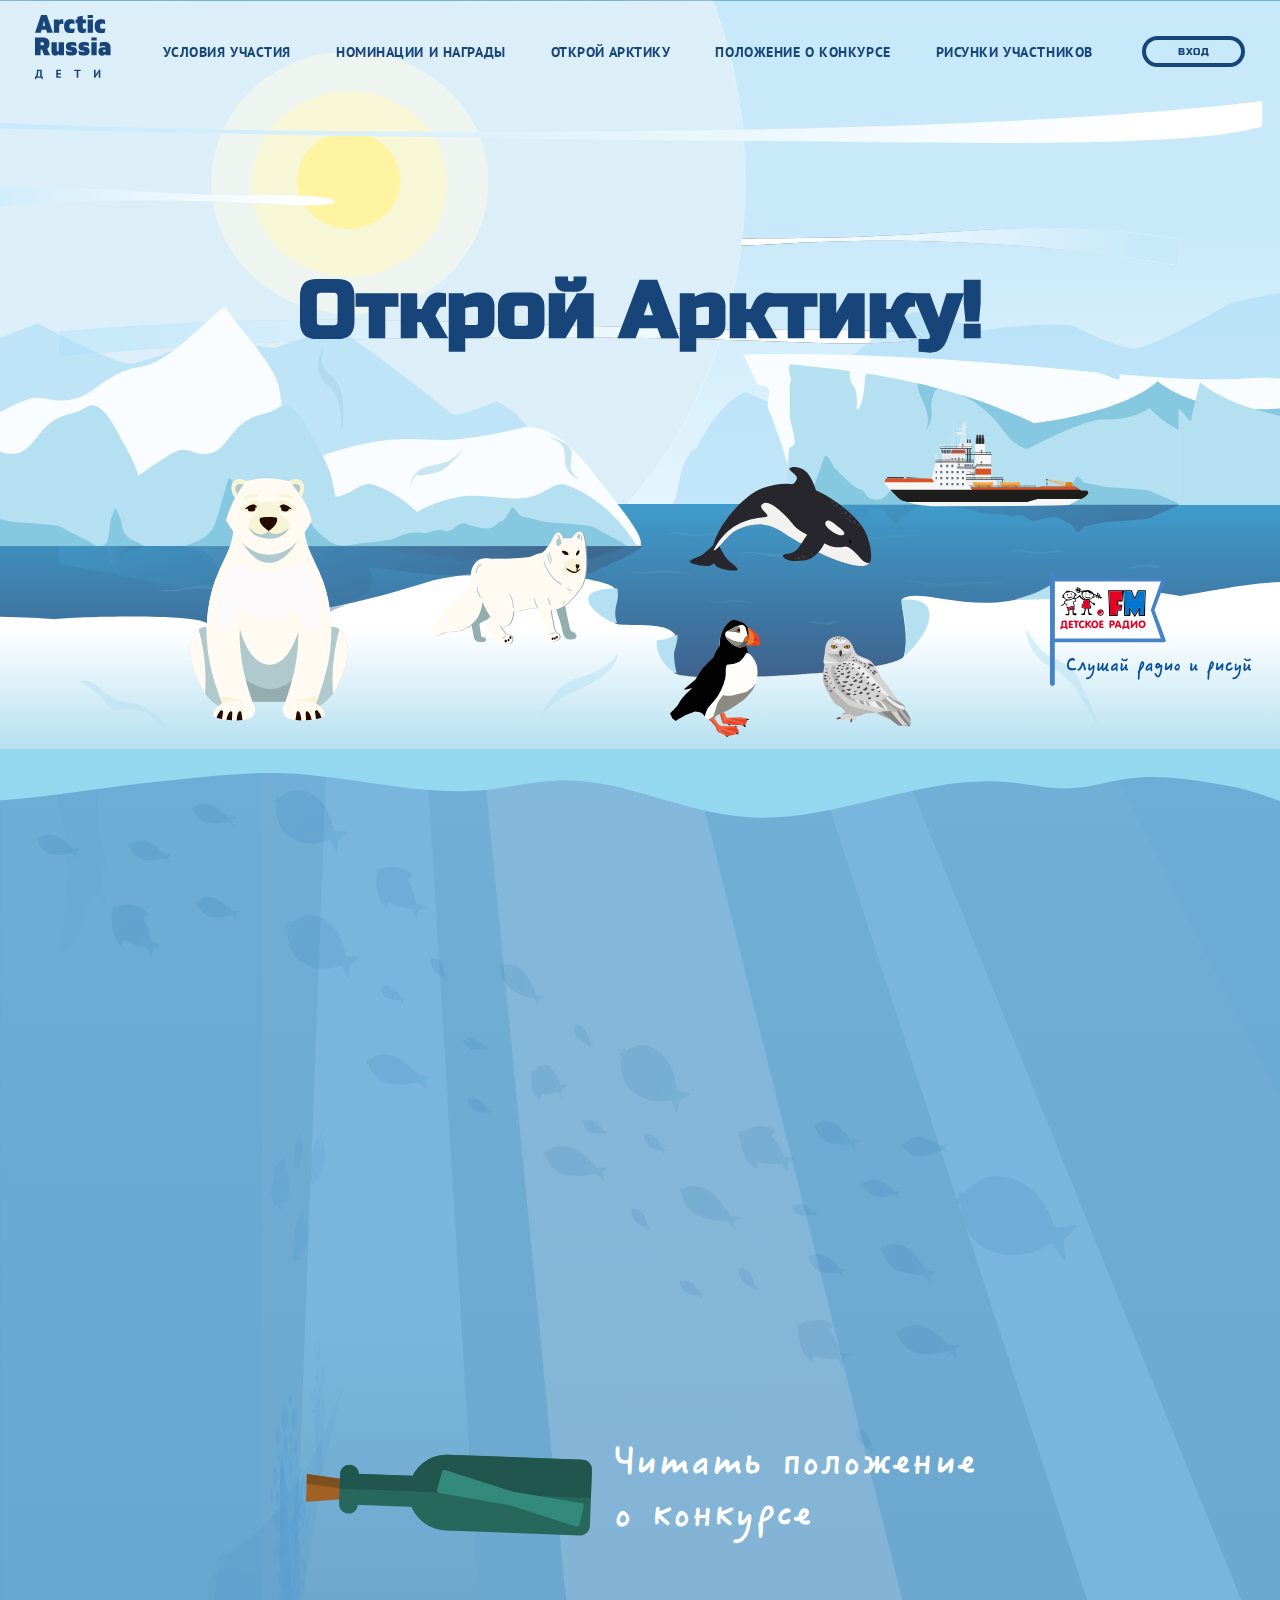
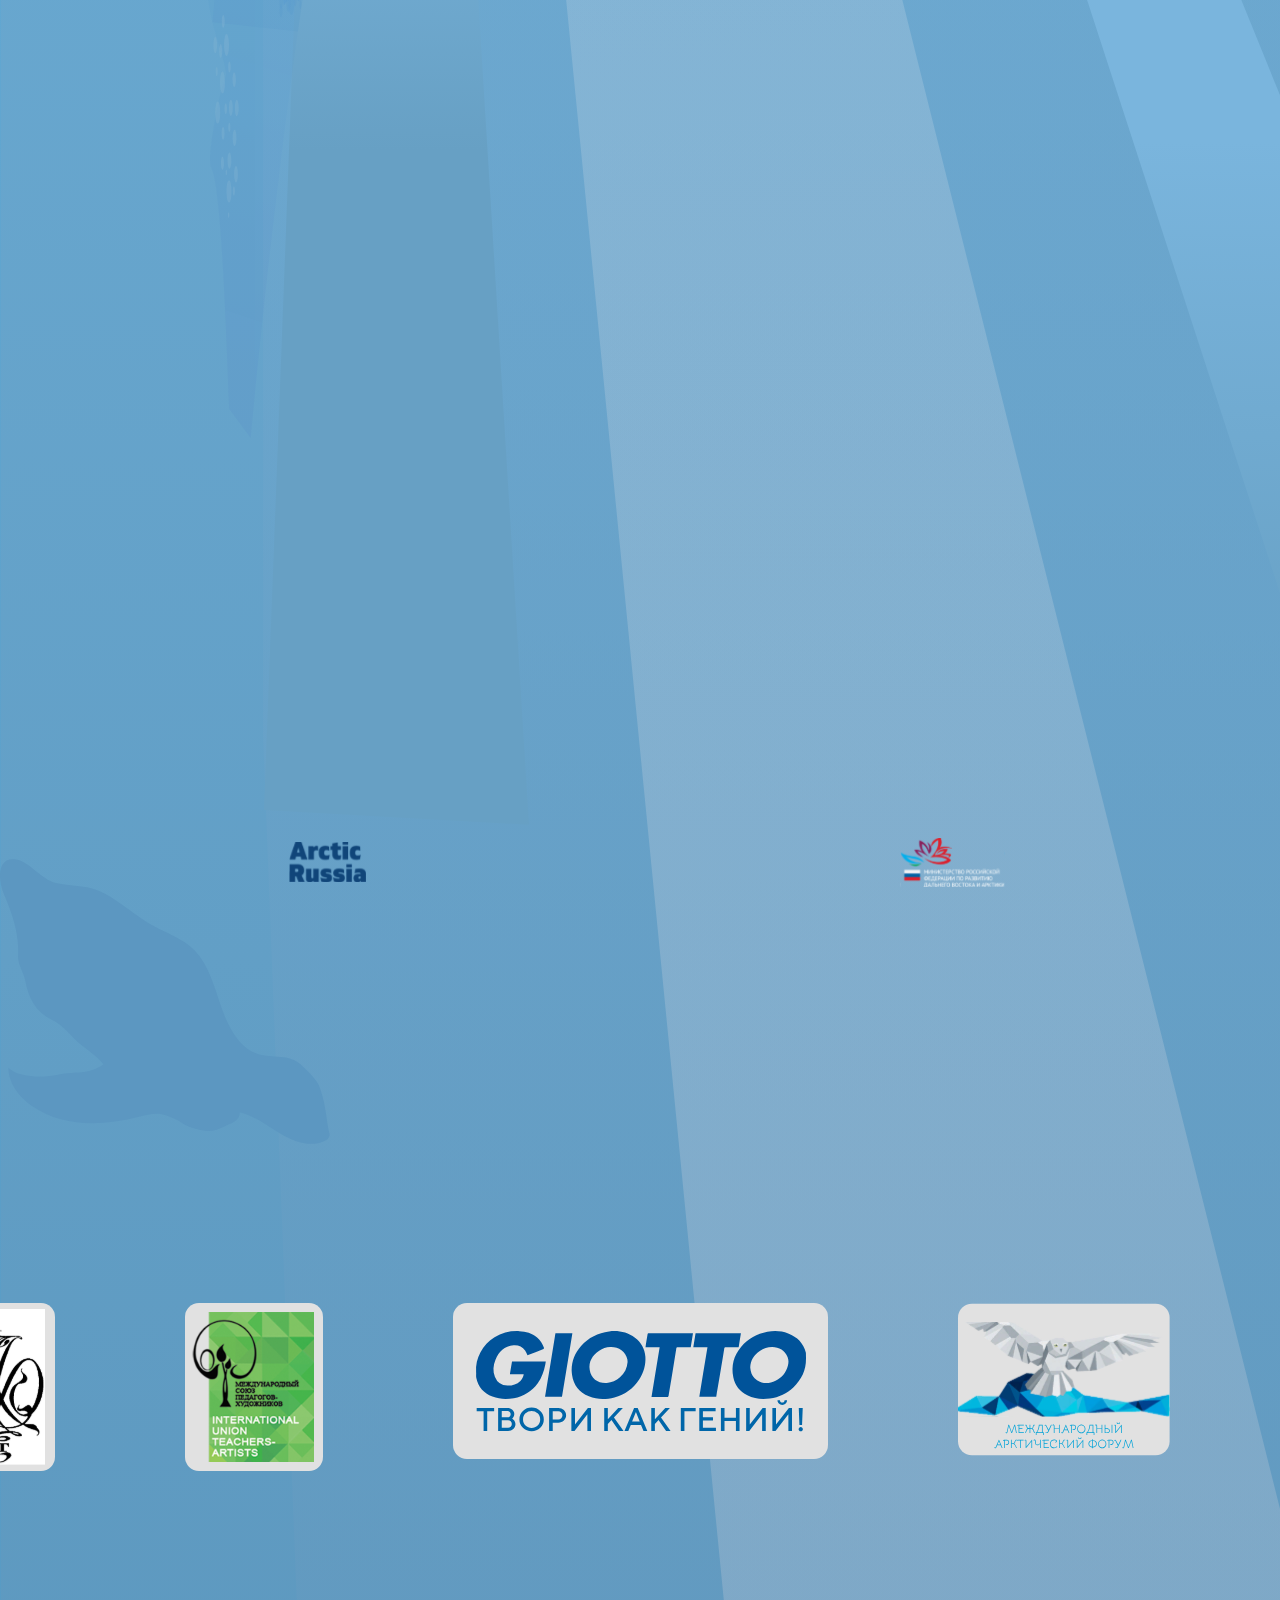
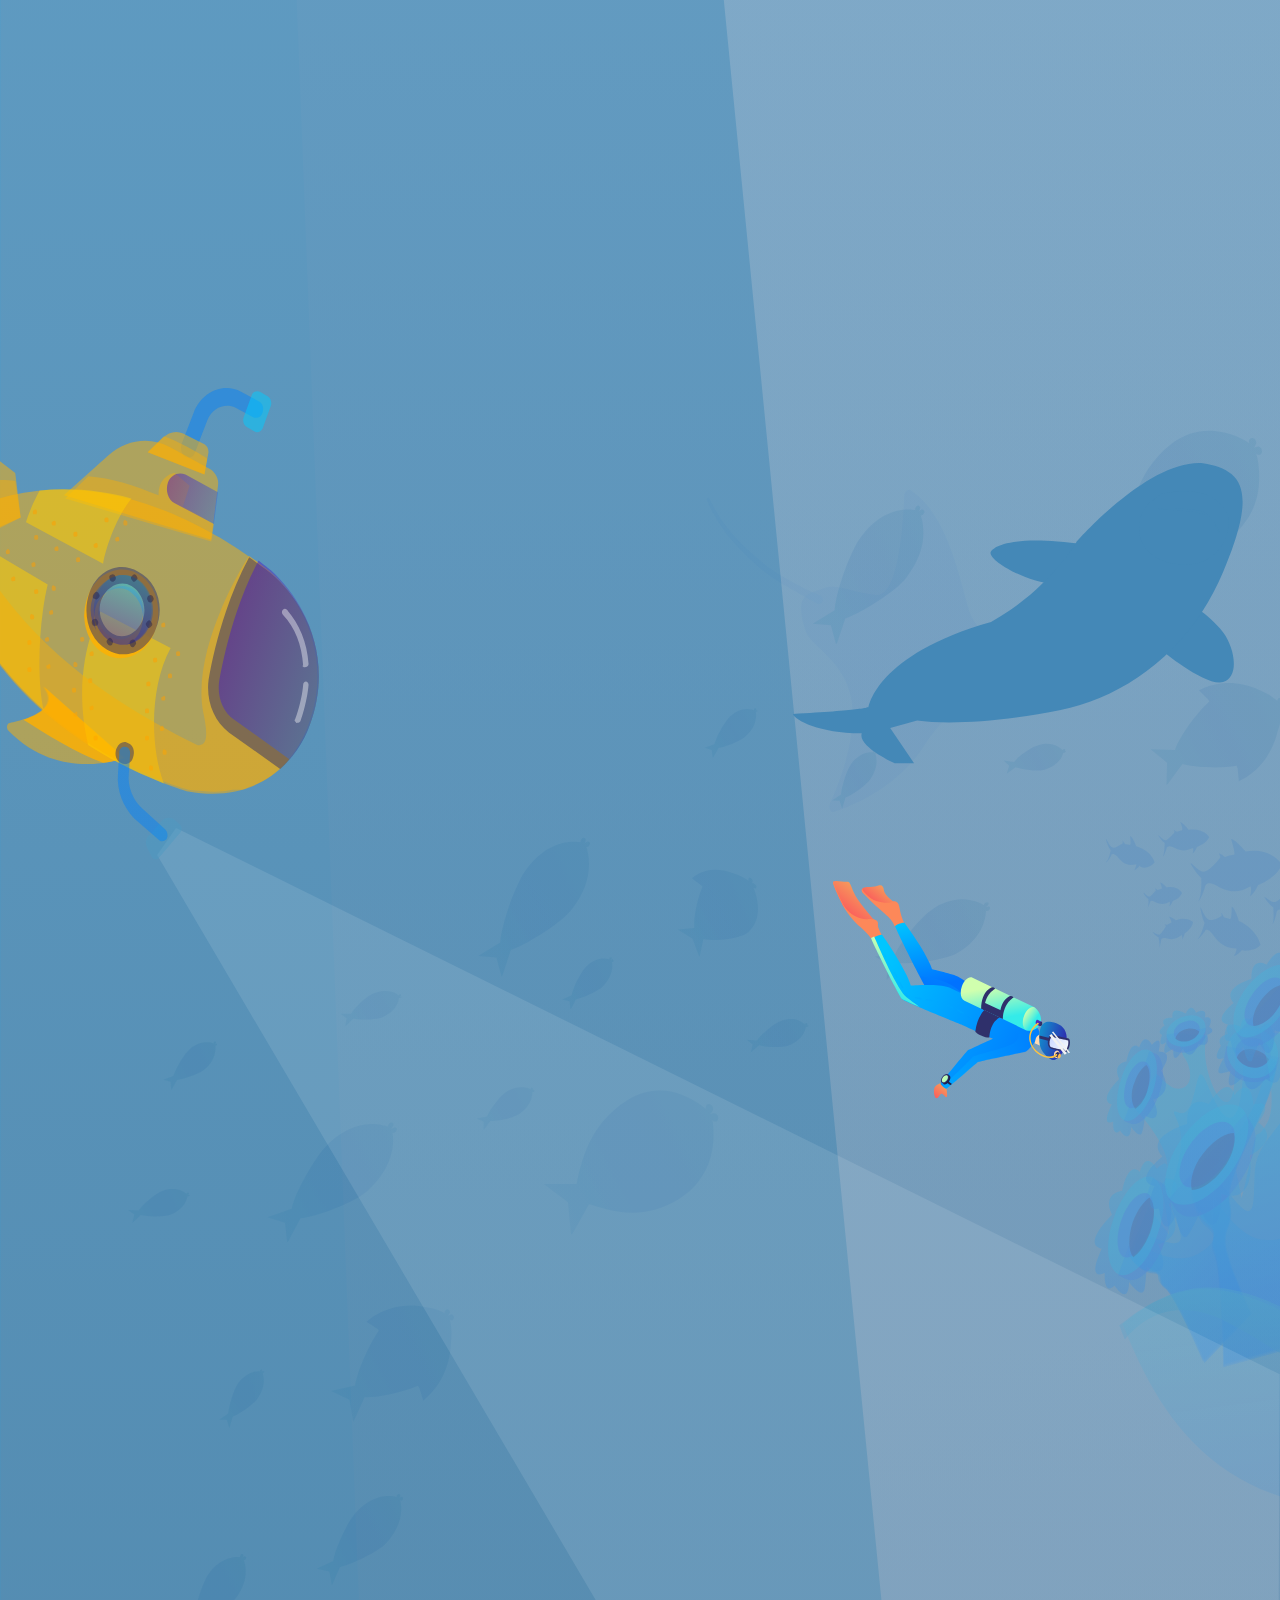
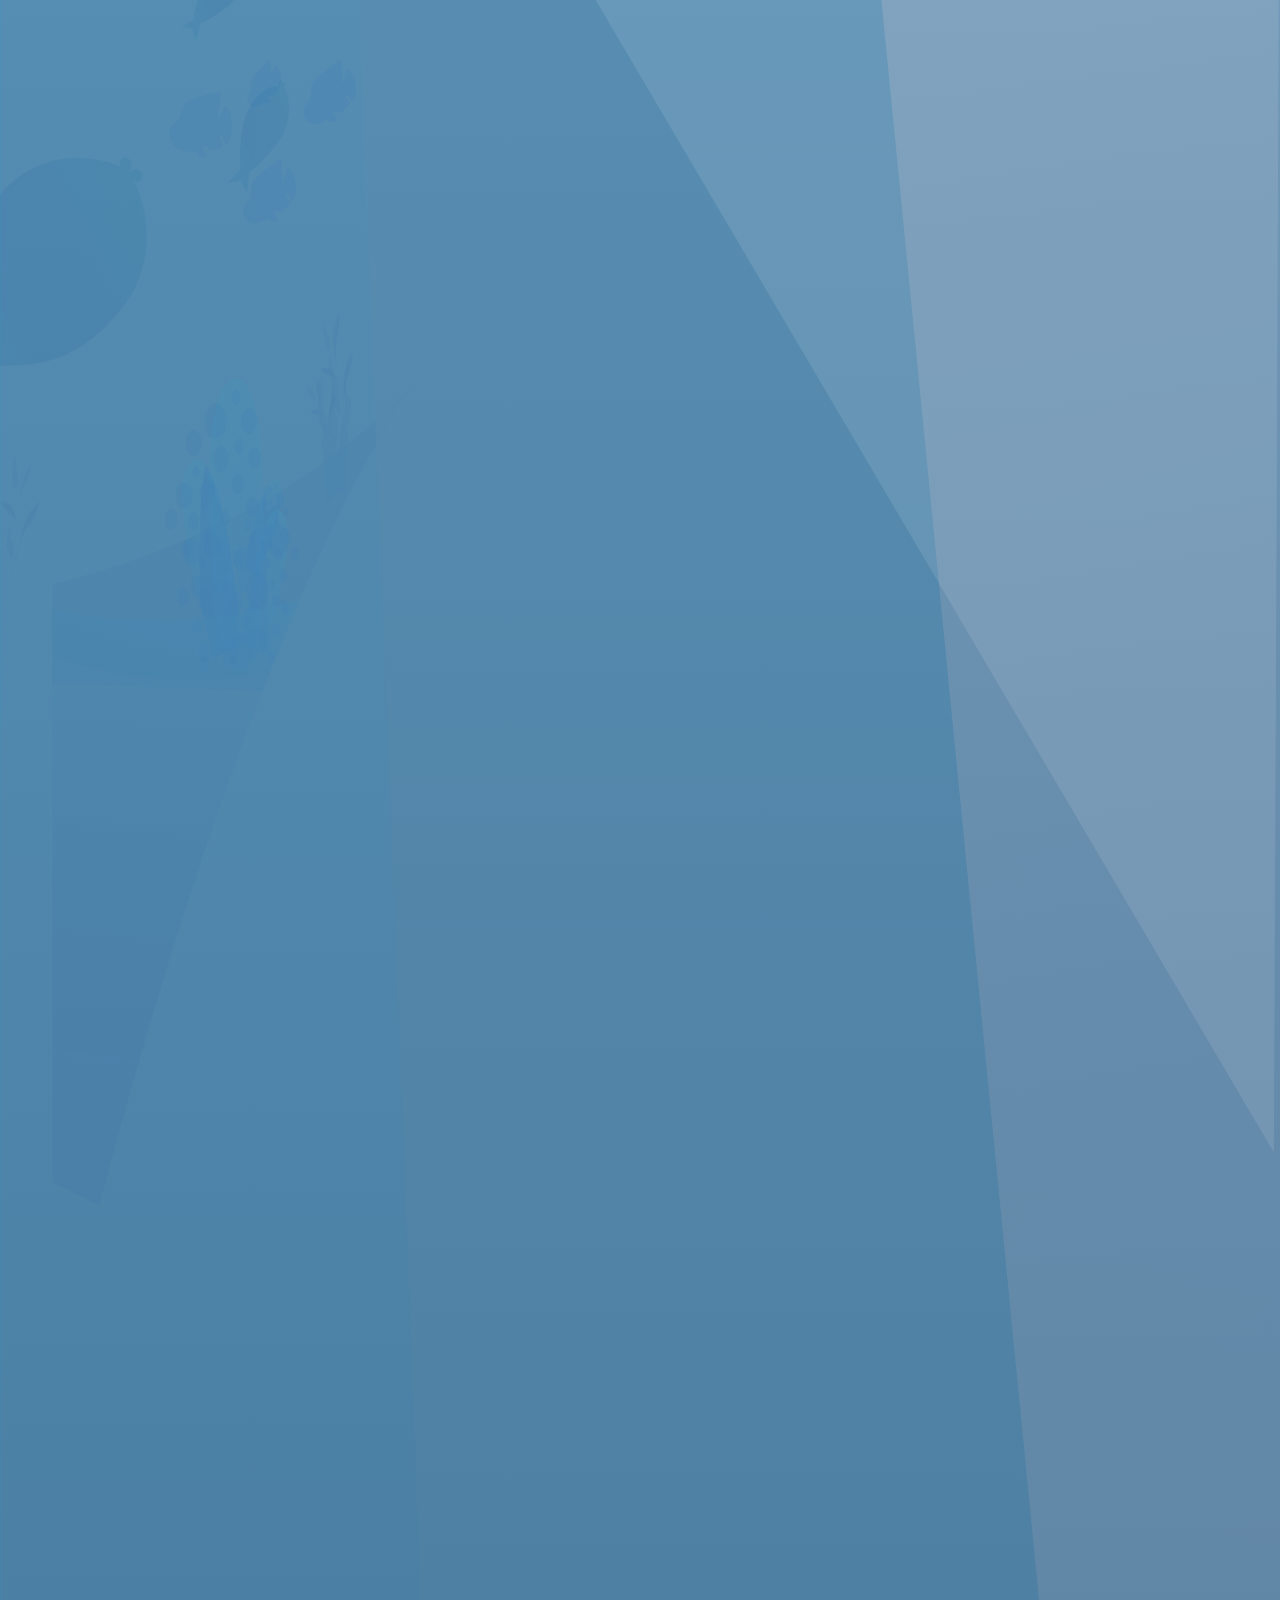
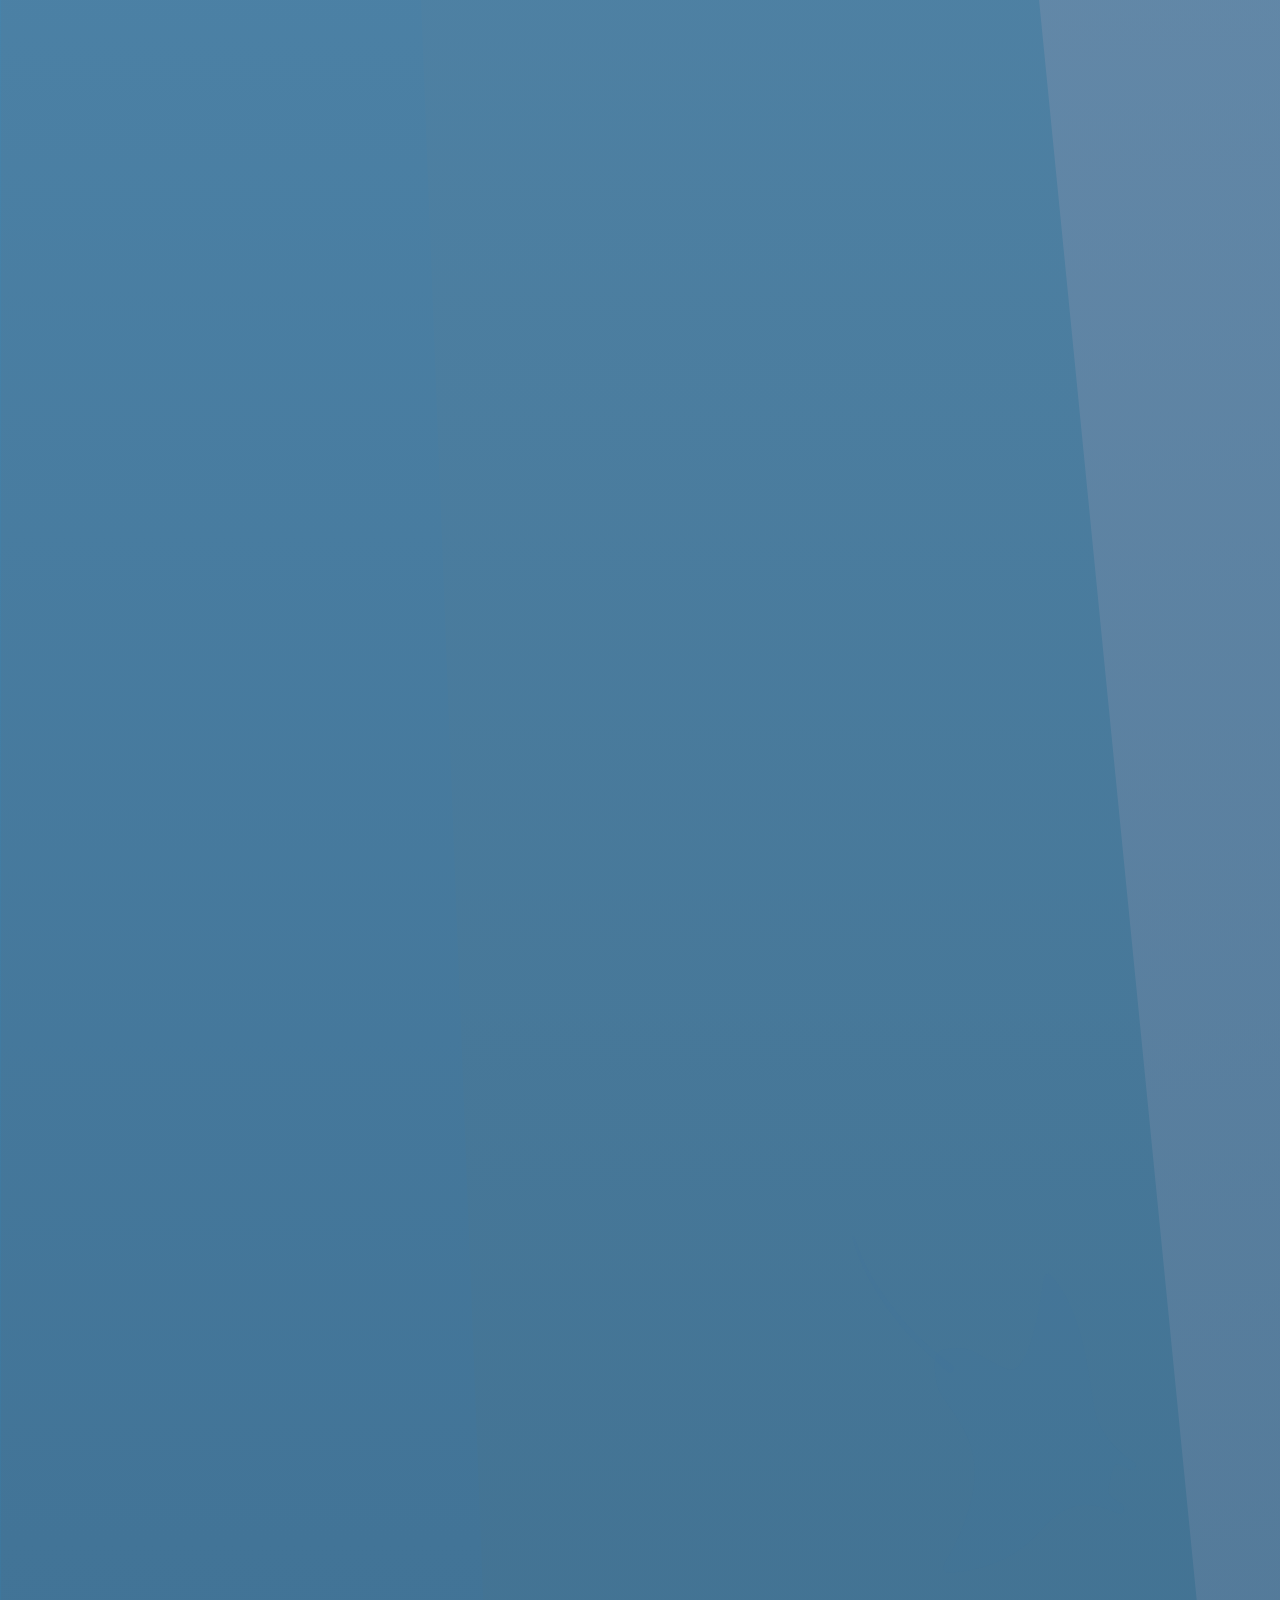
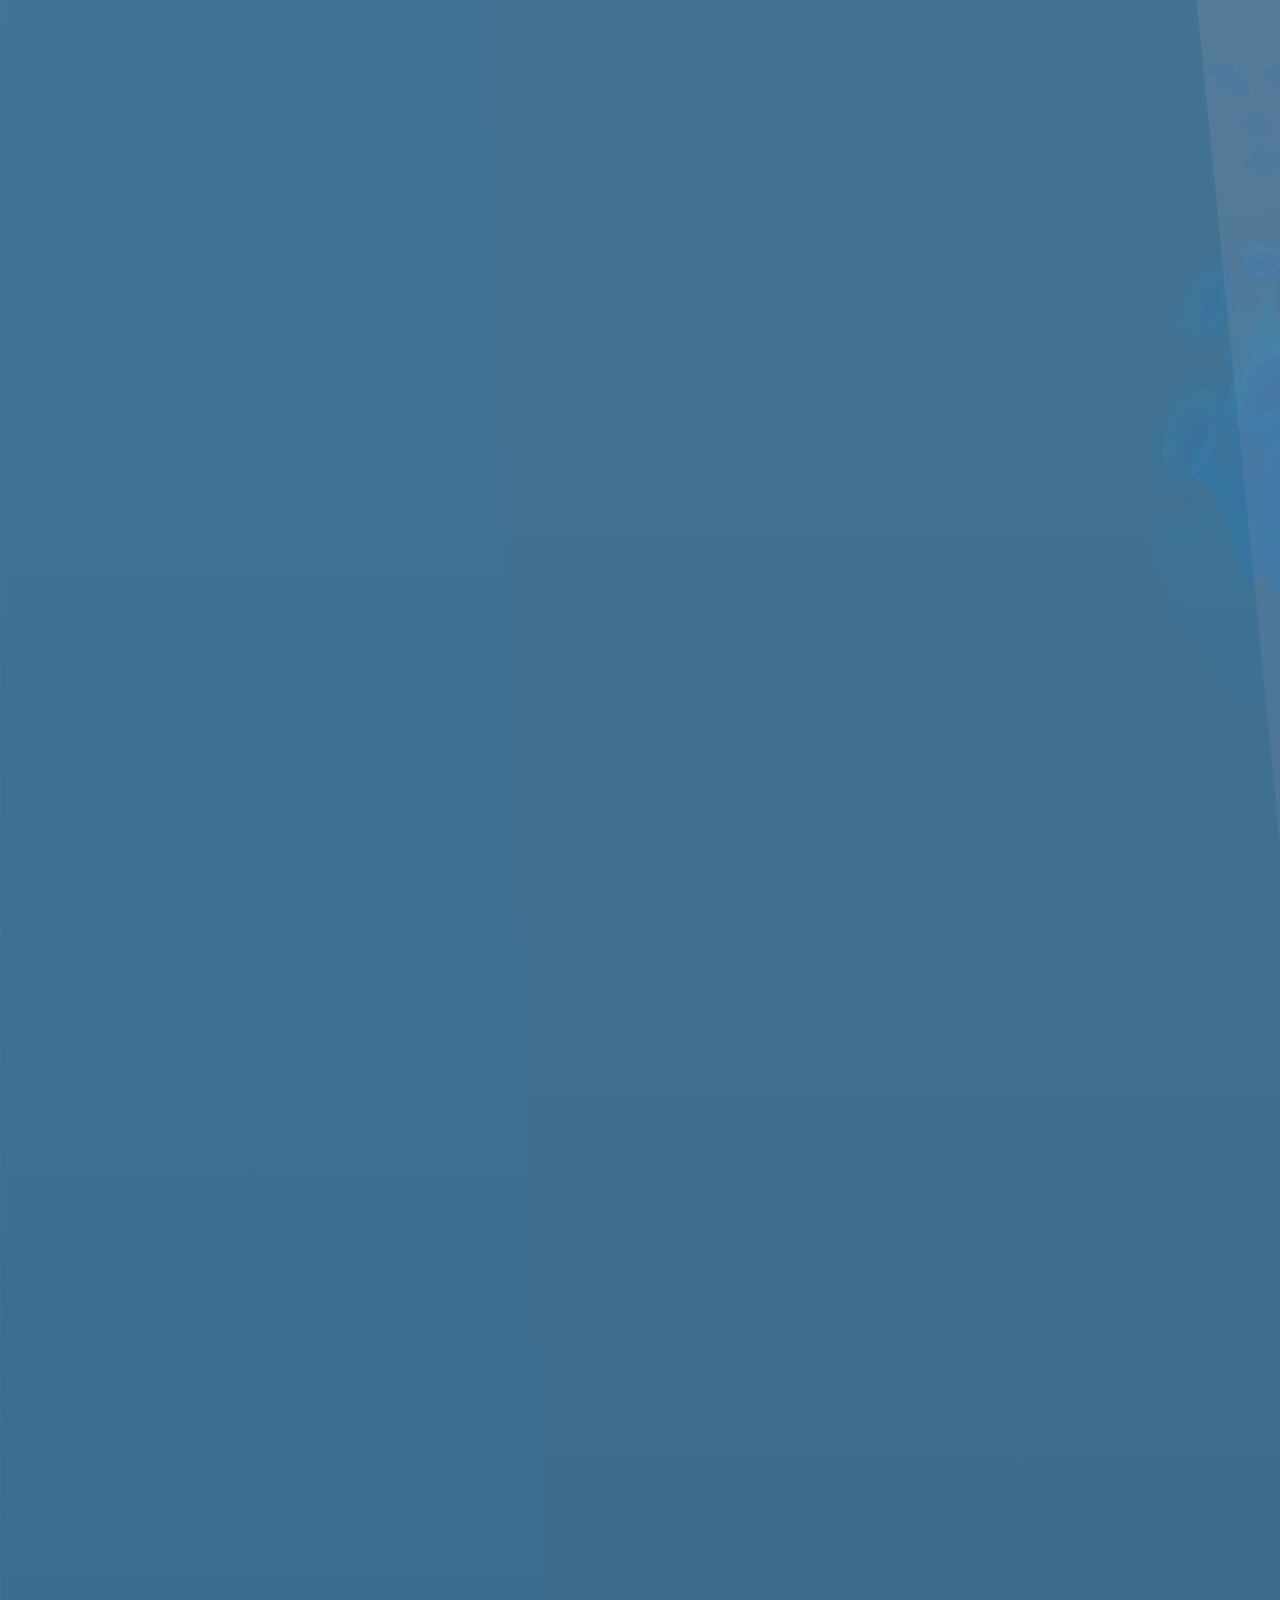
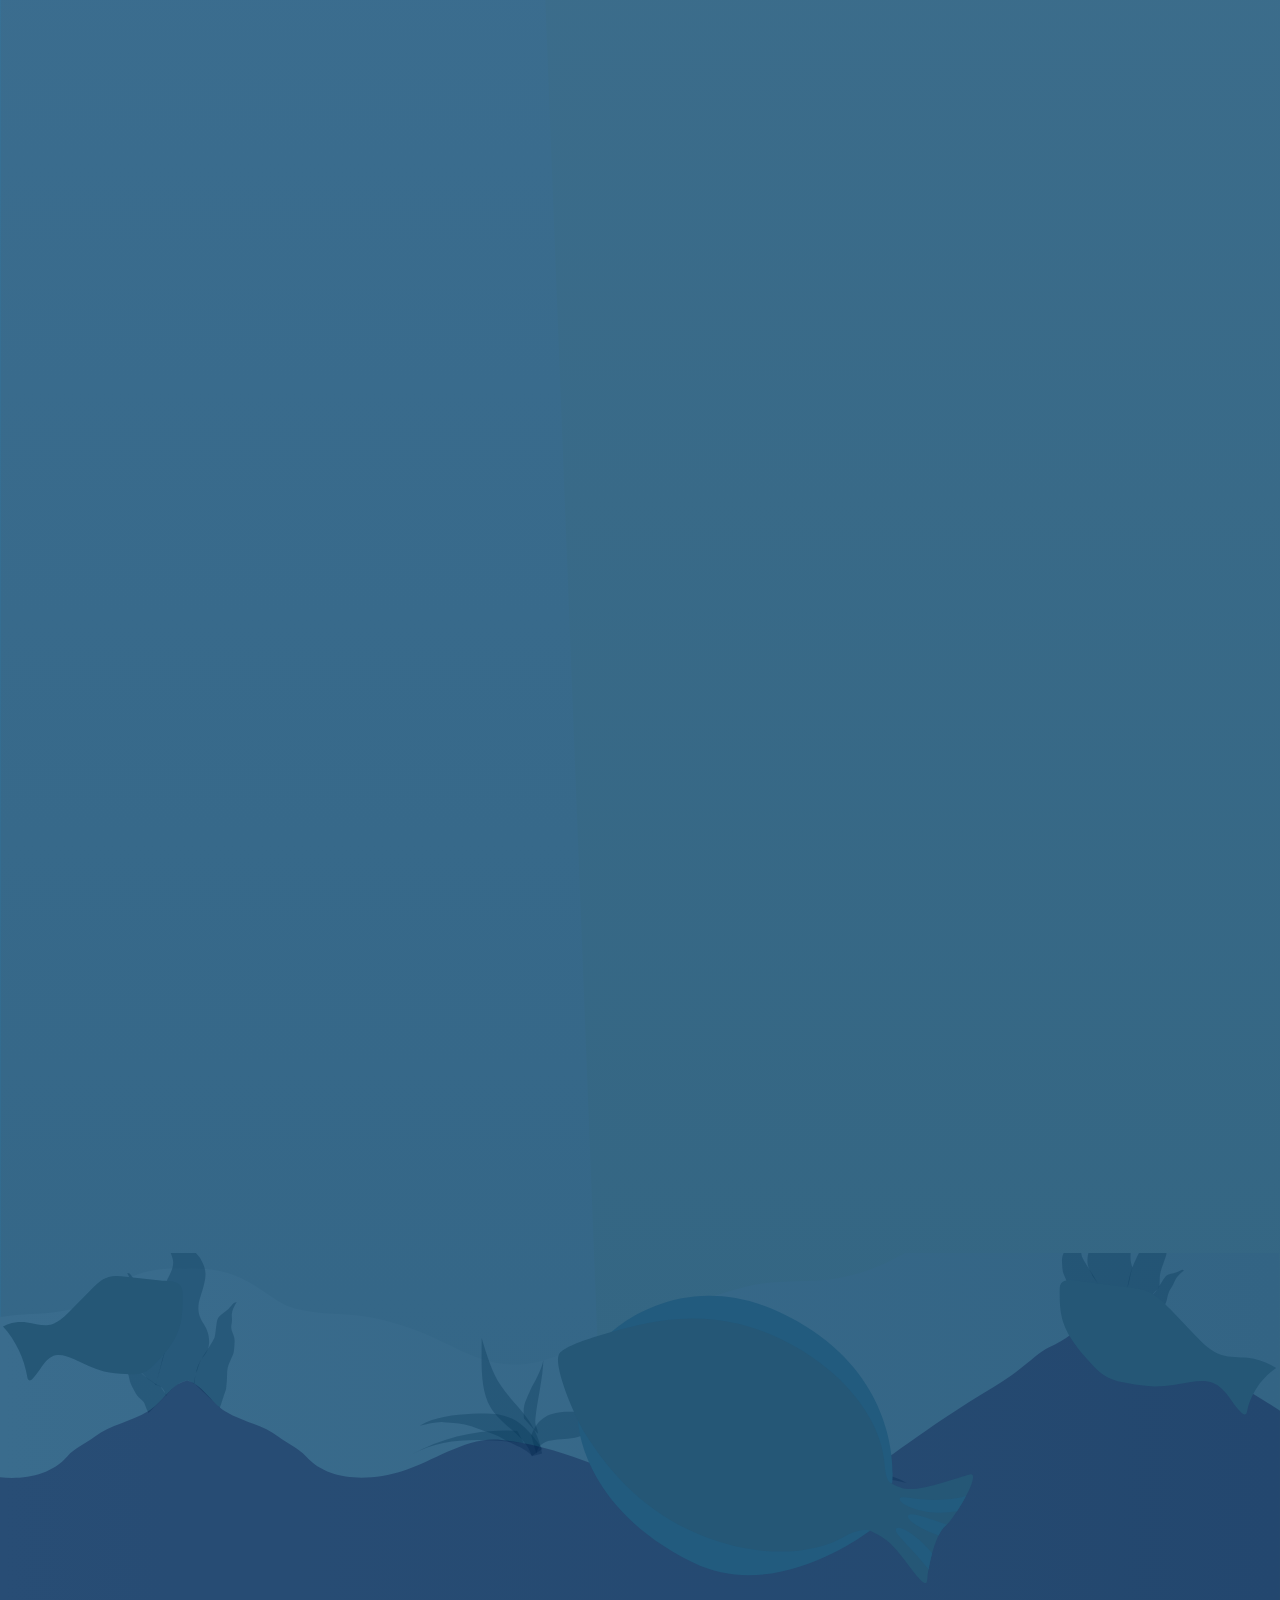
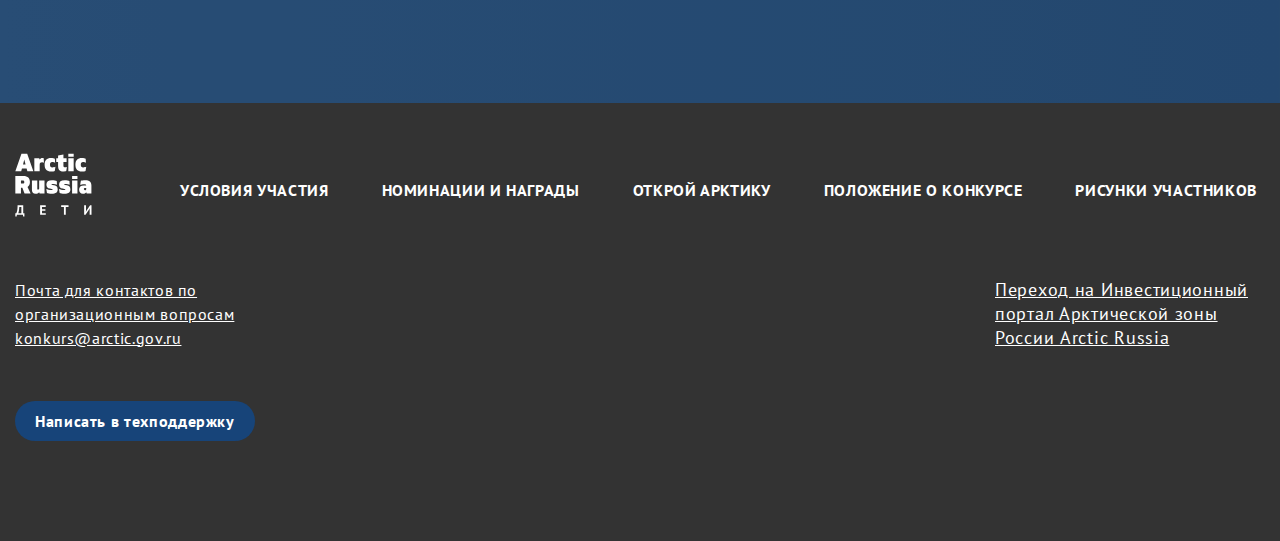
==== commit beb25d2e: "Add files via upload" ====
--- a/index.html
+++ b/index.html
@@ -1,754 +1,753 @@
-<!DOCTYPE html>
-<html lang="ru">
-
-<head>
-    <meta charset="UTF-8" />
-    <meta name="viewport" content="width=device-width, initial-scale=1">
-    <title>Главная</title>
-    <link href="https://fonts.googleapis.com/css2?family=PT+Sans:wght@400;700&family=Russo+One&display=swap"
-        rel="stylesheet">
-    <link rel="stylesheet" href="css/style.min.css" />
-    <script src="https://ajax.googleapis.com/ajax/libs/jquery/3.5.1/jquery.min.js" defer></script>
-    <script src="js/libs.min.js" defer></script>
-    <script src="js/script.js" defer></script>
-</head>
-
-<body style="background-image: url('img/main-bg.svg');">
-    <header class="header">
-        <div class="header__container container">
-            <div class="header__items">
-                <a href="#" class="header__logo">
-                    <img src="img/logo.svg" alt="Arctic Russia">
-                </a>
-                <nav class="header__nav">
-                    <div class="header__menu menu">
-                        <div class="menu-burger">
-                            <span></span>
-                            <span></span>
-                            <span></span>
-                        </div>
-                        <div class="menu__body">
-                            <ul class="menu__list">
-                                <li><a href="#" class="menu__link">УСЛОВИЯ УЧАСТИЯ</a></li>
-                                <li><a href="#" class="menu__link">НОМИНАЦИИ И НАГРАДЫ</a></li>
-                                <li><a href="#" class="menu__link">Открой Арктику</a></li>
-                                <li><a href="#" class="menu__link">Положение о конкурсе</a></li>
-                                <li><a href="#" class="menu__link">РИСУНКИ УЧАСТНИКОВ</a></li>
-                            </ul>
-                        </div>
-                    </div>
-                </nav>
-                <a href="#" class="header__btn">ВХОД</a>
-            </div>
-        </div>
-    </header>
-    <section class="main__screen" style="background-image: url('img/header-bg.svg');">
-        <div class="main__screen-container container">
-            <h1 class="main__screen-title">Открой Арктику!</h1>
-            <div class="main__screen-radio">
-                <img src="img/radio.svg" alt="">
-            </div>
-        </div>
-    </section>
-    <section class="page">
-        <div class="page__container container paralax-area">
-            <div class="page__timer timer-page">
-                <div class="timer-page__title anim-items">До окончания приема заявок осталось</div>
-                <div class="timer-page__items anim-items">
-                    <div class="timer-page__item">
-                        <div class="timer-page__num timer-page__days"><span>36</span>:</div>
-                        <div class="timer-page__text">Дней</div>
-                    </div>
-                    <div class="timer-page__item">
-                        <div class="timer-page__num timer-page__hours"><span>7</span>:</div>
-                        <div class="timer-page__text">Часов</div>
-                    </div>
-                    <div class="timer-page__item">
-                        <div class="timer-page__num timer-page__minutes"><span>32</span>:</div>
-                        <div class="timer-page__text">Минут</div>
-                    </div>
-                    <div class="timer-page__item">
-                        <div class="timer-page__num timer-page__seconds"><span>14</span></div>
-                        <div class="timer-page__text">Секунд</div>
-                    </div>
-                </div>
-            </div>
-            <div class="page__about">
-                <a href="#" class="page__about-item paralax-item">
-                    <div class="page__about-image">
-                        <img src="img/bottle.svg" alt="">
-                    </div>
-                    <div class="page__about-text">
-                        Читать положение о конкурсе
-                    </div>
-                </a>
-            </div>
-            <div class="page__btn anim-items">
-                <a href="#">ХОЧУ УЧАСТВОВАТЬ</a>
-            </div>
-            <div class="page__bubles bubles-page">
-                <div class="bubles-page__items">
-                    <div class="bubles-page__item bubles-page__item--1 anim-items">
-                        <img src="img/buble-1.svg" alt="">
-                    </div>
-                    <div class="bubles-page__item bubles-page__item--2 anim-items">
-                        <img src="img/buble-2.svg" alt="">
-                    </div>
-                    <div class="bubles-page__item bubles-page__item--3 anim-items">
-                        <img src="img/buble-3.svg" alt="">
-                    </div>
-                    <div class="bubles-page__item bubles-page__item--4 anim-items">
-                        <img src="img/buble-4.svg" alt="">
-                    </div>
-                    <div class="bubles-page__item bubles-page__item--5 anim-items">
-                        <img src="img/buble-5.svg" alt="">
-                    </div>
-                    <div class="bubles-page__item bubles-page__item--6 anim-items">
-                        <img src="img/buble-6.svg" alt="">
-                    </div>
-                    <div class="bubles-page__item bubles-page__item--7 anim-items">
-                        <img src="img/buble-7.svg" alt="">
-                    </div>
-                    <div class="bubles-page__item bubles-page__item--8 anim-items">
-                        <img src="img/buble-8.svg" alt="">
-                    </div>
-                </div>
-            </div>
-        </div>
-        <div class="page__fish paralax-item">
-            <img src="img/decor__item-timer.svg" alt="">
-        </div>
-        <div class="page__organizers paralax-area">
-            <div class="container">
-                <div class="page__organizers-title title anim-items">Организаторы</div>
-                <div class="page__organizers-items">
-                    <div class="page__organizers-item anim-items">
-                        <img src="img/organizer-1.svg" alt="Arctic Russia">
-                    </div>
-                    <div class="page__organizers-item anim-items">
-                        <img src="img/organizer-2.svg"
-                            alt="Министерство Российской Федерации по развитию Дальнего Востока и Арктики">
-                    </div>
-                </div>
-            </div>
-            <div class="page__turtle paralax-item">
-                <img src="img/turtle.svg" alt="">
-            </div>
-        </div>
-        <div class="page__partners">
-            <div class="page__partners-title title anim-items">Партнеры</div>
-            <div class="page__partners-slider slider-partners">
-                <a href="https://www.instagram.com/fila_stationary/" target="_blank" rel="noopener noreferrer"
-                    class="slider-partners__item">
-                    <img src="img/partner-1.svg" alt="">
-                </a>
-                <a href="http://arctic-days.ru/" target="_blank" rel="noopener noreferrer"
-                    class="slider-partners__item">
-                    <img src="img/partner-2.svg" alt="">
-                </a>
-                <a href="http://paulsen.ru/" target="_blank" rel="noopener noreferrer" class="slider-partners__item">
-                    <img src="img/partner-3.svg" alt="">
-                </a>
-                <a href="https://art-lyceum.ru/" target="_blank" rel="noopener noreferrer"
-                    class="slider-partners__item">
-                    <img src="img/partner-4.svg" alt="">
-                </a>
-                <a href="https://www.instagram.com/fila_stationary/" target="_blank" rel="noopener noreferrer"
-                    class="slider-partners__item">
-                    <img src="img/partner-5.svg" alt="">
-                </a>
-                <a href="http://www.darwinmuseum.ru/" target="_blank" rel="noopener noreferrer"
-                    class="slider-partners__item">
-                    <img src="img/partner-6.svg" alt="">
-                </a>
-                <a href="http://vcht.center" target="_blank" rel="noopener noreferrer" class="slider-partners__item">
-                    <img src="img/partner-8.svg" alt="">
-                </a>
-                <a href="https://www.art-teachers.ru" target="_blank" rel="noopener noreferrer"
-                    class="slider-partners__item">
-                    <img src="img/partner-9.svg" alt="">
-                </a>
-            </div>
-        </div>
-        <div class="page__schedule">
-            <div class="container">
-                <div class="page__schedule-title title anim-items">График проведения конкурса</div>
-                <div class="page__schedule-items paralax-area">
-                    <div class="page__schedule-row anim-items">
-                        <div class="page__schedule-num">1</div>
-                        <div class="page__schedule-text">
-                            Прием заявок <span class="page__schedule-text--blue">Старт 16 ноября</span>
-                        </div>
-                    </div>
-                    <div class="page__schedule-row page__schedule-row--reverse anim-items">
-                        <div class="page__schedule-num">2</div>
-                        <div class="page__schedule-text">
-                            Завершение приема заявок 15 декабря <br> в 23.59 по МСК
-                        </div>
-                    </div>
-                    <div class="page__schedule-row anim-items">
-                        <div class="page__schedule-num">3</div>
-                        <div class="page__schedule-text">
-                            Обьявление <span class="page__schedule-text--yellow">100 финалистов</span> 19 декабря
-                        </div>
-                    </div>
-                    <div class="page__schedule-row page__schedule-row--reverse anim-items">
-                        <div class="page__schedule-num">4</div>
-                        <div class="page__schedule-text">
-                            Обьявление победителей <br> 25 декабря
-                        </div>
-                        <div class="page__schedule-image">
-                            <img src="img/cup.svg" alt="Победитель">
-                        </div>
-                    </div>
-                </div>
-                <div class="page__btn anim-items">
-                    <a href="#">ХОЧУ УЧАСТВОВАТЬ</a>
-                </div>
-            </div>
-            <div class="page__ship paralax-item">
-                <img src="img/ship.svg" alt="">
-            </div>
-            <div class="page__whale paralax-item">
-                <img src="img/whale.svg" alt="">
-            </div>
-            <div class="page__diver paralax-item">
-                <img src="img/diver.svg" alt="">
-            </div>
-        </div>
-        <div class="page__awards">
-            <div class="container">
-                <div class="page__awards-title title anim-items">Награды конкурса</div>
-                <div class="page__awards-items">
-                    <div class="page__awards-item anim-items">
-                        <div class="page__awards-image">
-                            <img src="img/awards-1.svg" alt="">
-                        </div>
-                        <div class="page__awards-text">
-                            <span>Курсы по изобразительному искусству</span>
-                        </div>
-                    </div>
-                    <div class="page__awards-item anim-items">
-                        <div class="page__awards-image">
-                            <img src="img/awards-2.svg" alt="">
-                        </div>
-                        <div class="page__awards-text">
-                            <span>Памятные призы</span>
-                        </div>
-                    </div>
-                    <div class="page__awards-item anim-items">
-                        <div class="page__awards-image">
-                            <img src="img/awards-3.svg" alt="">
-                        </div>
-                        <div class="page__awards-text">
-                            <span>Дипломы I, II, III степени</span>
-                        </div>
-                    </div>
-                </div>
-            </div>
-        </div>
-        <div class="page__jury">
-            <div class="page__container container">
-                <div class="page__jury-items">
-                    <div class="page__jury-item">
-                        <div class="page__jury-image anim-items">
-                            <img src="img/jury-01.svg" alt="">
-                        </div>
-                        <div class="page__jury-info info-jury">
-                            <div class="info-jury__item anim-items">
-                                <div class="info-jury__name">Федор Конюхов</div>
-                                <div class="info-jury__text">Профессиональный путешественник</div>
-                            </div>
-                            <div class="info-jury__item anim-items">
-                                <div class="info-jury__name">Дмитрий Лидковский</div>
-                                <div class="info-jury__text">Генеральный директор АНО «ИАЦ ГКА»</div>
-                            </div>
-                        </div>
-                    </div>
-                    <div class="page__jury-item">
-                        <div class="page__jury-image anim-items">
-                            <img src="img/jury-02.svg" alt="">
-                        </div>
-                        <div class="page__jury-info info-jury">
-                            <div class="info-jury__item anim-items">
-                                <div class="info-jury__name">Дмитрий Губанов</div>
-                                <div class="info-jury__text">Генеральный директор МАХЛ РАХ</div>
-                            </div>
-                            <div class="info-jury__item anim-items">
-                                <div class="info-jury__name">Владимир Царителли</div>
-                                <div class="info-jury__text">Министр культуры</div>
-                            </div>
-                        </div>
-                    </div>
-                </div>
-            </div>
-        </div>
-        <div class="page__news">
-            <div class="container">
-                <div class="page__news-label title anim-items">Новости</div>
-                <a href="#" class="page__news-all page__all anim-items"><span>СМОТРЕТЬ ВСЕХ</span></a>
-                <div class="page__news-items">
-                    <div class="page__news-item">
-                        <a href="#" class="page__news-card">
-                            <div class="page__news-image anim-items">
-                                <img src="img/news-01.jpg" alt="">
-                            </div>
-                            <div class="page__news-info anim-items">
-                                <div class="page__news-title">Надым: северные города России</div>
-                                <div class="page__news-text">
-                                    Техногенная цивилизация может мирно соседствовать с традиционными обществами.
-                                </div>
-                            </div>
-                        </a>
-                    </div>
-                    <div class="page__news-item">
-                        <a href="#" class="page__news-card">
-                            <div class="page__news-image anim-items">
-                                <img src="img/news-02.jpg" alt="">
-                            </div>
-                            <div class="page__news-info anim-items">
-                                <div class="page__news-title">Надым: северные города России</div>
-                                <div class="page__news-text">
-                                    Техногенная цивилизация может мирно соседствовать с традиционными обществами.
-                                </div>
-                            </div>
-                        </a>
-                    </div>
-                    <div class="page__news-item">
-                        <a href="#" class="page__news-card">
-                            <div class="page__news-image anim-items">
-                                <img src="img/news-03.jpg" alt="">
-                            </div>
-                            <div class="page__news-info anim-items">
-                                <div class="page__news-title">Надым: северные города России</div>
-                                <div class="page__news-text">
-                                    Техногенная цивилизация может мирно соседствовать с традиционными обществами.
-                                </div>
-                            </div>
-                        </a>
-                    </div>
-                    <div class="page__news-item">
-                        <a href="#" class="page__news-card">
-                            <div class="page__news-image anim-items">
-                                <img src="img/news-01.jpg" alt="">
-                            </div>
-                            <div class="page__news-info anim-items">
-                                <div class="page__news-title">Надым: северные города России</div>
-                                <div class="page__news-text">
-                                    Техногенная цивилизация может мирно соседствовать с традиционными обществами.
-                                </div>
-                            </div>
-                        </a>
-                    </div>
-                    <div class="page__news-item">
-                        <a href="#" class="page__news-card">
-                            <div class="page__news-image anim-items">
-                                <img src="img/news-02.jpg" alt="">
-                            </div>
-                            <div class="page__news-info anim-items">
-                                <div class="page__news-title">Надым: северные города России</div>
-                                <div class="page__news-text">
-                                    Техногенная цивилизация может мирно соседствовать с традиционными обществами.
-                                </div>
-                            </div>
-                        </a>
-                    </div>
-                    <div class="page__news-item">
-                        <a href="#" class="page__news-card">
-                            <div class="page__news-image anim-items">
-                                <img src="img/news-03.jpg" alt="">
-                            </div>
-                            <div class="page__news-info anim-items">
-                                <div class="page__news-title">Надым: северные города России</div>
-                                <div class="page__news-text">
-                                    Техногенная цивилизация может мирно соседствовать с традиционными обществами.
-                                </div>
-                            </div>
-                        </a>
-                    </div>
-                </div>
-            </div>
-        </div>
-        <div class="page__works">
-            <div class="container">
-                <div class="page__works-title title anim-items">Работы участников</div>
-                <div class="page__works-items">
-                    <div class="page__works-item item-works">
-                        <div class="item-works__row">
-                            <div class="item-works__column">
-                                <div class="item-works__image anim-items">
-                                    <a href="#popup1" class="popup-link">
-                                        <img src="img/work-01.jpg" alt="">
-                                    </a>
-                                </div>
-                                <div class="popup" id="popup1">
-                                    <div class="popup__body">
-                                        <a href="#" class="popup__close close-popup">
-                                            <svg width="72" height="69" viewBox="0 0 72 69" fill="none"
-                                                xmlns="http://www.w3.org/2000/svg">
-                                                <path d="M5 6.57812L67.4106 63.4211" stroke="#C5D9F1" stroke-width="9"
-                                                    stroke-linecap="round" />
-                                                <path d="M66.6074 4.93359L5.91267 63.6052" stroke="#C5D9F1"
-                                                    stroke-width="9" stroke-linecap="round" />
-                                            </svg>
-                                        </a>
-                                        <div class="popup__content">
-                                            <div class="popup__image">
-                                                <img src="img/work-01.jpg" alt="">
-                                            </div>
-                                            <div class="popup__info info-popup">
-                                                <div class="info-popup__title">
-                                                    <p>Пробуждение из серии Синий период</p>
-                                                </div>
-                                                <div class="info-popup__author">Ульяновский Сергей</div>
-                                                <div class="info-popup__subtitle">Описание</div>
-                                                <div class="info-popup__text">
-                                                    <p>
-                                                        Узнавая о быте и культуре коренных народов Севера, я могу
-                                                        догадываться откуда берет свое происхождение красивый , для меня
-                                                        юного художника, их орнамент на одежде.
-                                                    </p>
-                                                </div>
-                                                <div class="info-popup__subtitle">Материал</div>
-                                                <div class="info-popup__text">Бумага, гуашь</div>
-                                                <a href="#" class="info-popup__btn">
-                                                    <span class="popup-num">1158</span> <span
-                                                        class="popup-vote">ГОЛОСОВАТЬ</span>
-                                                </a>
-                                            </div>
-                                        </div>
-                                    </div>
-                                </div>
-                                <div class="item-works__info anim-items">
-                                    <div class="item-works__title">“Пробуждение из серии Синий период”</div>
-                                    <div class="item-works__autor">Ульяновский Сергей</div>
-                                </div>
-                            </div>
-                            <div class="item-works__column">
-                                <div class="item-works__image anim-items">
-                                    <a href="#popup2" class="popup-link">
-                                        <img src="img/work-02.jpg" alt="">
-                                    </a>
-                                </div>
-                                <div class="popup" id="popup2">
-                                    <div class="popup__body">
-                                        <a href="#" class="popup__close close-popup">
-                                            <svg width="72" height="69" viewBox="0 0 72 69" fill="none"
-                                                xmlns="http://www.w3.org/2000/svg">
-                                                <path d="M5 6.57812L67.4106 63.4211" stroke="#C5D9F1" stroke-width="9"
-                                                    stroke-linecap="round" />
-                                                <path d="M66.6074 4.93359L5.91267 63.6052" stroke="#C5D9F1"
-                                                    stroke-width="9" stroke-linecap="round" />
-                                            </svg>
-                                        </a>
-                                        <div class="popup__content">
-                                            <div class="popup__image">
-                                                <img src="img/work-02.jpg" alt="">
-                                            </div>
-                                            <div class="popup__info info-popup">
-                                                <div class="info-popup__title">
-                                                    <p>Пробуждение из серии Синий период</p>
-                                                </div>
-                                                <div class="info-popup__author">Ульяновский Сергей</div>
-                                                <div class="info-popup__subtitle">Описание</div>
-                                                <div class="info-popup__text">
-                                                    <p>
-                                                        Узнавая о быте и культуре коренных народов Севера, я могу
-                                                        догадываться откуда берет свое происхождение красивый , для меня
-                                                        юного художника, их орнамент на одежде.
-                                                    </p>
-                                                </div>
-                                                <div class="info-popup__subtitle">Материал</div>
-                                                <div class="info-popup__text">Бумага, гуашь</div>
-                                                <a href="#" class="info-popup__btn">
-                                                    <span class="popup-num">1158</span> <span
-                                                        class="popup-vote">ГОЛОСОВАТЬ</span>
-                                                </a>
-                                            </div>
-                                        </div>
-                                    </div>
-                                </div>
-                                <div class="item-works__info anim-items">
-                                    <div class="item-works__title">“Пробуждение из серии Синий период”</div>
-                                    <div class="item-works__autor">Ульяновский Сергей</div>
-                                </div>
-                            </div>
-                        </div>
-                    </div>
-                    <div class="page__works-item item-works">
-                        <div class="item-works__row">
-                            <div class="item-works__column">
-                                <div class="item-works__image anim-items">
-                                    <a href="#popup3" class="popup-link">
-                                        <img src="img/work-03.jpg" alt="">
-                                    </a>
-                                </div>
-                                <div class="popup" id="popup3">
-                                    <div class="popup__body">
-                                        <a href="#" class="popup__close close-popup">
-                                            <svg width="72" height="69" viewBox="0 0 72 69" fill="none"
-                                                xmlns="http://www.w3.org/2000/svg">
-                                                <path d="M5 6.57812L67.4106 63.4211" stroke="#C5D9F1" stroke-width="9"
-                                                    stroke-linecap="round" />
-                                                <path d="M66.6074 4.93359L5.91267 63.6052" stroke="#C5D9F1"
-                                                    stroke-width="9" stroke-linecap="round" />
-                                            </svg>
-                                        </a>
-                                        <div class="popup__content">
-                                            <div class="popup__image">
-                                                <img src="img/work-03.jpg" alt="">
-                                            </div>
-                                            <div class="popup__info info-popup">
-                                                <div class="info-popup__title">
-                                                    <p>Пробуждение из серии Синий период</p>
-                                                </div>
-                                                <div class="info-popup__author">Ульяновский Сергей</div>
-                                                <div class="info-popup__subtitle">Описание</div>
-                                                <div class="info-popup__text">
-                                                    <p>
-                                                        Узнавая о быте и культуре коренных народов Севера, я могу
-                                                        догадываться откуда берет свое происхождение красивый , для меня
-                                                        юного художника, их орнамент на одежде.
-                                                    </p>
-                                                </div>
-                                                <div class="info-popup__subtitle">Материал</div>
-                                                <div class="info-popup__text">Бумага, гуашь</div>
-                                                <a href="#" class="info-popup__btn">
-                                                    <span class="popup-num">1158</span> <span
-                                                        class="popup-vote">ГОЛОСОВАТЬ</span>
-                                                </a>
-                                            </div>
-                                        </div>
-                                    </div>
-                                </div>
-                                <div class="item-works__info anim-items">
-                                    <div class="item-works__title">“Пробуждение из серии Синий период”</div>
-                                    <div class="item-works__autor">Ульяновский Сергей</div>
-                                </div>
-                            </div>
-                            <div class="item-works__column">
-                                <div class="item-works__image anim-items">
-                                    <a href="#popup4" class="popup-link">
-                                        <img src="img/work-04.jpg" alt="">
-                                    </a>
-                                </div>
-                                <div class="popup" id="popup4">
-                                    <div class="popup__body">
-                                        <a href="#" class="popup__close close-popup">
-                                            <svg width="72" height="69" viewBox="0 0 72 69" fill="none"
-                                                xmlns="http://www.w3.org/2000/svg">
-                                                <path d="M5 6.57812L67.4106 63.4211" stroke="#C5D9F1" stroke-width="9"
-                                                    stroke-linecap="round" />
-                                                <path d="M66.6074 4.93359L5.91267 63.6052" stroke="#C5D9F1"
-                                                    stroke-width="9" stroke-linecap="round" />
-                                            </svg>
-                                        </a>
-                                        <div class="popup__content">
-                                            <div class="popup__image">
-                                                <img src="img/work-04.jpg" alt="">
-                                            </div>
-                                            <div class="popup__info info-popup">
-                                                <div class="info-popup__title">
-                                                    <p>Пробуждение из серии Синий период</p>
-                                                </div>
-                                                <div class="info-popup__author">Ульяновский Сергей</div>
-                                                <div class="info-popup__subtitle">Описание</div>
-                                                <div class="info-popup__text">
-                                                    <p>
-                                                        Узнавая о быте и культуре коренных народов Севера, я могу
-                                                        догадываться откуда берет свое происхождение красивый , для меня
-                                                        юного художника, их орнамент на одежде.
-                                                    </p>
-                                                </div>
-                                                <div class="info-popup__subtitle">Материал</div>
-                                                <div class="info-popup__text">Бумага, гуашь</div>
-                                                <a href="#" class="info-popup__btn">
-                                                    <span class="popup-num">1158</span> <span
-                                                        class="popup-vote">ГОЛОСОВАТЬ</span>
-                                                </a>
-                                            </div>
-                                        </div>
-                                    </div>
-                                </div>
-                                <div class="item-works__info anim-items">
-                                    <div class="item-works__title">“Пробуждение из серии Синий период”</div>
-                                    <div class="item-works__autor">Ульяновский Сергей</div>
-                                </div>
-                            </div>
-                        </div>
-                    </div>
-                    <div class="page__works-item item-works">
-                        <div class="item-works__row">
-                            <div class="item-works__column">
-                                <div class="item-works__image anim-items">
-                                    <a href="#popup5" class="popup-link">
-                                        <img src="img/work-05.jpg" alt="">
-                                    </a>
-                                </div>
-                                <div class="popup" id="popup5">
-                                    <div class="popup__body">
-                                        <a href="#" class="popup__close close-popup">
-                                            <svg width="72" height="69" viewBox="0 0 72 69" fill="none"
-                                                xmlns="http://www.w3.org/2000/svg">
-                                                <path d="M5 6.57812L67.4106 63.4211" stroke="#C5D9F1" stroke-width="9"
-                                                    stroke-linecap="round" />
-                                                <path d="M66.6074 4.93359L5.91267 63.6052" stroke="#C5D9F1"
-                                                    stroke-width="9" stroke-linecap="round" />
-                                            </svg>
-                                        </a>
-                                        <div class="popup__content">
-                                            <div class="popup__image">
-                                                <img src="img/work-05.jpg" alt="">
-                                            </div>
-                                            <div class="popup__info info-popup">
-                                                <div class="info-popup__title">
-                                                    <p>Пробуждение из серии Синий период</p>
-                                                </div>
-                                                <div class="info-popup__author">Ульяновский Сергей</div>
-                                                <div class="info-popup__subtitle">Описание</div>
-                                                <div class="info-popup__text">
-                                                    <p>
-                                                        Узнавая о быте и культуре коренных народов Севера, я могу
-                                                        догадываться откуда берет свое происхождение красивый , для меня
-                                                        юного художника, их орнамент на одежде.
-                                                    </p>
-                                                </div>
-                                                <div class="info-popup__subtitle">Материал</div>
-                                                <div class="info-popup__text">Бумага, гуашь</div>
-                                                <a href="#" class="info-popup__btn">
-                                                    <span class="popup-num">1158</span> <span
-                                                        class="popup-vote">ГОЛОСОВАТЬ</span>
-                                                </a>
-                                            </div>
-                                        </div>
-                                    </div>
-                                </div>
-                                <div class="item-works__info anim-items">
-                                    <div class="item-works__title">“Пробуждение из серии Синий период”</div>
-                                    <div class="item-works__autor">Ульяновский Сергей</div>
-                                </div>
-                            </div>
-                            <div class="item-works__column">
-                                <div class="item-works__image anim-items">
-                                    <a href="#popup6" class="popup-link">
-                                        <img src="img/work-06.jpg" alt="">
-                                    </a>
-                                </div>
-                                <div class="popup" id="popup6">
-                                    <div class="popup__body">
-                                        <a href="#" class="popup__close close-popup">
-                                            <svg width="72" height="69" viewBox="0 0 72 69" fill="none"
-                                                xmlns="http://www.w3.org/2000/svg">
-                                                <path d="M5 6.57812L67.4106 63.4211" stroke="#C5D9F1" stroke-width="9"
-                                                    stroke-linecap="round" />
-                                                <path d="M66.6074 4.93359L5.91267 63.6052" stroke="#C5D9F1"
-                                                    stroke-width="9" stroke-linecap="round" />
-                                            </svg>
-                                        </a>
-                                        <div class="popup__content">
-                                            <div class="popup__image">
-                                                <img src="img/work-06.jpg" alt="">
-                                            </div>
-                                            <div class="popup__info info-popup">
-                                                <div class="info-popup__title">
-                                                    <p>Пробуждение из серии Синий период</p>
-                                                </div>
-                                                <div class="info-popup__author">Ульяновский Сергей</div>
-                                                <div class="info-popup__subtitle">Описание</div>
-                                                <div class="info-popup__text">
-                                                    <p>
-                                                        Узнавая о быте и культуре коренных народов Севера, я могу
-                                                        догадываться откуда берет свое происхождение красивый , для меня
-                                                        юного художника, их орнамент на одежде.
-                                                    </p>
-                                                </div>
-                                                <div class="info-popup__subtitle">Материал</div>
-                                                <div class="info-popup__text">Бумага, гуашь</div>
-                                                <a href="#" class="info-popup__btn">
-                                                    <span class="popup-num">1158</span> <span
-                                                        class="popup-vote">ГОЛОСОВАТЬ</span>
-                                                </a>
-                                            </div>
-                                        </div>
-                                    </div>
-                                </div>
-                                <div class="item-works__info anim-items">
-                                    <div class="item-works__title">“Пробуждение из серии Синий период”</div>
-                                    <div class="item-works__autor">Ульяновский Сергей</div>
-                                </div>
-                            </div>
-                        </div>
-                    </div>
-                </div>
-                <div class="page__btn anim-items">
-                    <a href="#">ХОЧУ УЧАСТВОВАТЬ</a>
-                </div>
-            </div>
-        </div>
-        <div class="page__video">
-            <div class="container">
-                <iframe class="video" width="560" height="800" src="https://www.youtube.com/embed/TpXmKsakhjg"
-                    frameborder="0"
-                    allow="accelerometer; autoplay; clipboard-write; encrypted-media; gyroscope; picture-in-picture"
-                    allowfullscreen></iframe>
-            </div>
-        </div>
-        <div class="page__decor">
-            <div class="page__decor-container container">
-                <div class="page__decor-items">
-                    <div class="page__decor-item page__decor-item--1">
-                        <img src="img/footer-image-item-01.svg" alt="">
-                    </div>
-                    <div class="page__decor-item page__decor-item--2">
-                        <img src="img/footer-image-item-02.svg" alt="">
-                    </div>
-                    <div class="page__decor-item page__decor-item--3">
-                        <img src="img/footer-image-item-03.svg" alt="">
-                    </div>
-                </div>
-            </div>
-        </div>
-    </section>
-    <footer class="footer">
-        <div class="container">
-            <div class="footer__top">
-                <div class="footer__top-logo">
-                    <img src="img/logo-footer.svg" alt="Arctic Russia">
-                </div>
-                <div class="footer__top-container">
-                    <nav class="footer__top-nav" data-da="footer__bottom-container,0,720">
-                        <ul class="footer__top-list">
-                            <li><a href="#" class="footer__top-link">УСЛОВИЯ УЧАСТИЯ</a></li>
-                            <li><a href="#" class="footer__top-link">НОМИНАЦИИ И НАГРАДЫ</a></li>
-                            <li><a href="#" class="footer__top-link">Открой Арктику</a></li>
-                            <li><a href="#" class="footer__top-link">Положение о конкурсе</a></li>
-                            <li><a href="#" class="footer__top-link">РИСУНКИ УЧАСТНИКОВ</a></li>
-                        </ul>
-                    </nav>
-                </div>
-            </div>
-            <div class="footer__bottom">
-                <div class="footer__bottom-container"></div>
-                <div class="footer__bottom-items">
-                    <div class="footer__bottom-item">
-                        <a href="mailto:konkurs@arctic.gov.ru" class="footer__bottom-link"
-                            data-da="footer__top-container,0,720">
-                            Почта для контактов по организационным вопросам konkurs@arctic.gov.ru
-                        </a>
-                    </div>
-                    <div class="footer__bottom-item">
-                        <a href="#" class="footer__bottom-exitlink" data-da="footer__bottom-elem,0,720">
-                            Переход на Инвестиционный портал Арктической зоны России Arctic Russia
-                        </a>
-                    </div>
-                </div>
-                <div class="footer__bottom-support">
-                    <a href="#" class="footer__bottom-btn">Написать в техподдержку</a>
-                </div>
-                <div class="footer__bottom-elem"></div>
-            </div>
-        </div>
-    </footer>
-</body>
-
+<!DOCTYPE html>+<html lang="ru">++<head>+    <meta charset="UTF-8" />+    <meta name="viewport" content="width=device-width, initial-scale=1">+    <title>Главная</title>+    <link href="https://fonts.googleapis.com/css2?family=PT+Sans:wght@400;700&family=Russo+One&display=swap"+        rel="stylesheet">+    <link rel="stylesheet" href="css/style.min.css" />+    <script src="https://ajax.googleapis.com/ajax/libs/jquery/3.5.1/jquery.min.js" defer></script>+    <script src="js/libs.min.js" defer></script>+    <script src="js/script.js" defer></script>+</head>++<body style="background-image: url('img/main-bg.svg');">+    <header class="header">+        <div class="header__container container">+            <div class="header__items">+                <a href="#" class="header__logo">+                    <picture><source srcset="img/logo.svg" type="image/webp"><img src="img/logo.svg" alt="Arctic Russia"></picture>+                </a>+                <nav class="header__nav">+                    <div class="header__menu menu">+                        <div class="menu-burger">+                            <span></span>+                            <span></span>+                            <span></span>+                        </div>+                        <div class="menu__body">+                            <ul class="menu__list">+                                <li><a href="#" class="menu__link">УСЛОВИЯ УЧАСТИЯ</a></li>+                                <li><a href="#" class="menu__link">НОМИНАЦИИ И НАГРАДЫ</a></li>+                                <li><a href="#" class="menu__link">Открой Арктику</a></li>+                                <li><a href="#" class="menu__link">Положение о конкурсе</a></li>+                                <li><a href="#" class="menu__link">РИСУНКИ УЧАСТНИКОВ</a></li>+                            </ul>+                        </div>+                    </div>+                </nav>+                <a href="#" class="header__btn">ВХОД</a>+            </div>+        </div>+    </header>+    <section class="main__screen" style="background-image: url('img/header-bg.svg');">+        <div class="main__screen-container container">+            <h1 class="main__screen-title">Открой Арктику!</h1>+            <div class="main__screen-radio">+                <picture><source srcset="img/radio.svg" type="image/webp"><img src="img/radio.svg" alt=""></picture>+            </div>+        </div>+    </section>+    <section class="page">+        <div class="page__container container paralax-area">+            <div class="page__timer timer-page">+                <div class="timer-page__title anim-items">До окончания приема заявок осталось</div>+                <div class="timer-page__items anim-items">+                    <div class="timer-page__item">+                        <div class="timer-page__num timer-page__days"><span>36</span>:</div>+                        <div class="timer-page__text">Дней</div>+                    </div>+                    <div class="timer-page__item">+                        <div class="timer-page__num timer-page__hours"><span>7</span>:</div>+                        <div class="timer-page__text">Часов</div>+                    </div>+                    <div class="timer-page__item">+                        <div class="timer-page__num timer-page__minutes"><span>32</span>:</div>+                        <div class="timer-page__text">Минут</div>+                    </div>+                    <div class="timer-page__item">+                        <div class="timer-page__num timer-page__seconds"><span>14</span></div>+                        <div class="timer-page__text">Секунд</div>+                    </div>+                </div>+            </div>+            <div class="page__about">+                <a href="#" class="page__about-item paralax-item">+                    <div class="page__about-image">+                        <picture><source srcset="img/bottle.svg" type="image/webp"><img src="img/bottle.svg" alt=""></picture>+                    </div>+                    <div class="page__about-text">+                        Читать положение о конкурсе+                    </div>+                </a>+            </div>+            <div class="page__btn anim-items">+                <a href="#">ХОЧУ УЧАСТВОВАТЬ</a>+            </div>+            <div class="page__bubles bubles-page">+                <div class="bubles-page__items">+                    <div class="bubles-page__item bubles-page__item--1 anim-items">+                        <picture><source srcset="img/buble-1.svg" type="image/webp"><img src="img/buble-1.svg" alt=""></picture>+                    </div>+                    <div class="bubles-page__item bubles-page__item--2 anim-items">+                        <picture><source srcset="img/buble-2.svg" type="image/webp"><img src="img/buble-2.svg" alt=""></picture>+                    </div>+                    <div class="bubles-page__item bubles-page__item--3 anim-items">+                        <picture><source srcset="img/buble-3.svg" type="image/webp"><img src="img/buble-3.svg" alt=""></picture>+                    </div>+                    <div class="bubles-page__item bubles-page__item--4 anim-items">+                        <picture><source srcset="img/buble-4.svg" type="image/webp"><img src="img/buble-4.svg" alt=""></picture>+                    </div>+                    <div class="bubles-page__item bubles-page__item--5 anim-items">+                        <picture><source srcset="img/buble-5.svg" type="image/webp"><img src="img/buble-5.svg" alt=""></picture>+                    </div>+                    <div class="bubles-page__item bubles-page__item--6 anim-items">+                        <picture><source srcset="img/buble-6.svg" type="image/webp"><img src="img/buble-6.svg" alt=""></picture>+                    </div>+                    <div class="bubles-page__item bubles-page__item--7 anim-items">+                        <picture><source srcset="img/buble-7.svg" type="image/webp"><img src="img/buble-7.svg" alt=""></picture>+                    </div>+                    <div class="bubles-page__item bubles-page__item--8 anim-items">+                        <picture><source srcset="img/buble-8.svg" type="image/webp"><img src="img/buble-8.svg" alt=""></picture>+                    </div>+                </div>+            </div>+        </div>+        <div class="page__fish paralax-item">+            <picture><source srcset="img/decor__item-timer.svg" type="image/webp"><img src="img/decor__item-timer.svg" alt=""></picture>+        </div>+        <div class="page__organizers paralax-area">+            <div class="container">+                <div class="page__organizers-title title anim-items">Организаторы</div>+                <div class="page__organizers-items">+                    <div class="page__organizers-item anim-items">+                        <picture><source srcset="img/organizer-1.svg" type="image/webp"><img src="img/organizer-1.svg" alt="Arctic Russia"></picture>+                    </div>+                    <div class="page__organizers-item anim-items">+                        <picture><source srcset="img/organizer-2.svg" type="image/webp"><img src="img/organizer-2.svg" alt=""></picture>+                    </div>+                </div>+            </div>+            <div class="page__turtle paralax-item">+                <picture><source srcset="img/turtle.svg" type="image/webp"><img src="img/turtle.svg" alt=""></picture>+            </div>+        </div>+        <div class="page__partners">+            <div class="page__partners-title title anim-items">Партнеры</div>+            <div class="page__partners-slider slider-partners">+                <a href="https://www.instagram.com/fila_stationary/" target="_blank" rel="noopener noreferrer"+                    class="slider-partners__item">+                    <picture><source srcset="img/partner-1.svg" type="image/webp"><img src="img/partner-1.svg" alt=""></picture>+                </a>+                <a href="http://arctic-days.ru/" target="_blank" rel="noopener noreferrer"+                    class="slider-partners__item">+                    <picture><source srcset="img/partner-2.svg" type="image/webp"><img src="img/partner-2.svg" alt=""></picture>+                </a>+                <a href="http://paulsen.ru/" target="_blank" rel="noopener noreferrer" class="slider-partners__item">+                    <picture><source srcset="img/partner-3.svg" type="image/webp"><img src="img/partner-3.svg" alt=""></picture>+                </a>+                <a href="https://art-lyceum.ru/" target="_blank" rel="noopener noreferrer"+                    class="slider-partners__item">+                    <picture><source srcset="img/partner-4.svg" type="image/webp"><img src="img/partner-4.svg" alt=""></picture>+                </a>+                <a href="https://www.instagram.com/fila_stationary/" target="_blank" rel="noopener noreferrer"+                    class="slider-partners__item">+                    <picture><source srcset="img/partner-5.svg" type="image/webp"><img src="img/partner-5.svg" alt=""></picture>+                </a>+                <a href="http://www.darwinmuseum.ru/" target="_blank" rel="noopener noreferrer"+                    class="slider-partners__item">+                    <picture><source srcset="img/partner-6.svg" type="image/webp"><img src="img/partner-6.svg" alt=""></picture>+                </a>+                <a href="http://vcht.center" target="_blank" rel="noopener noreferrer" class="slider-partners__item">+                    <picture><source srcset="img/partner-8.svg" type="image/webp"><img src="img/partner-8.svg" alt=""></picture>+                </a>+                <a href="https://www.art-teachers.ru" target="_blank" rel="noopener noreferrer"+                    class="slider-partners__item">+                    <picture><source srcset="img/partner-9.svg" type="image/webp"><img src="img/partner-9.svg" alt=""></picture>+                </a>+            </div>+        </div>+        <div class="page__schedule">+            <div class="container">+                <div class="page__schedule-title title anim-items">График проведения конкурса</div>+                <div class="page__schedule-items paralax-area">+                    <div class="page__schedule-row anim-items">+                        <div class="page__schedule-num">1</div>+                        <div class="page__schedule-text">+                            Прием заявок <span class="page__schedule-text--blue">Старт 16 ноября</span>+                        </div>+                    </div>+                    <div class="page__schedule-row page__schedule-row--reverse anim-items">+                        <div class="page__schedule-num">2</div>+                        <div class="page__schedule-text">+                            Завершение приема заявок 15 декабря <br> в 23.59 по МСК+                        </div>+                    </div>+                    <div class="page__schedule-row anim-items">+                        <div class="page__schedule-num">3</div>+                        <div class="page__schedule-text">+                            Обьявление <span class="page__schedule-text--yellow">100 финалистов</span> 19 декабря+                        </div>+                    </div>+                    <div class="page__schedule-row page__schedule-row--reverse anim-items">+                        <div class="page__schedule-num">4</div>+                        <div class="page__schedule-text">+                            Обьявление победителей <br> 25 декабря+                        </div>+                        <div class="page__schedule-image">+                            <picture><source srcset="img/cup.svg" type="image/webp"><img src="img/cup.svg" alt="Победитель"></picture>+                        </div>+                    </div>+                </div>+                <div class="page__btn anim-items">+                    <a href="#">ХОЧУ УЧАСТВОВАТЬ</a>+                </div>+            </div>+            <div class="page__ship paralax-item">+                <picture><source srcset="img/ship.svg" type="image/webp"><img src="img/ship.svg" alt=""></picture>+            </div>+            <div class="page__whale paralax-item">+                <picture><source srcset="img/whale.svg" type="image/webp"><img src="img/whale.svg" alt=""></picture>+            </div>+            <div class="page__diver paralax-item">+                <picture><source srcset="img/diver.svg" type="image/webp"><img src="img/diver.svg" alt=""></picture>+            </div>+        </div>+        <div class="page__awards">+            <div class="container">+                <div class="page__awards-title title anim-items">Награды конкурса</div>+                <div class="page__awards-items">+                    <div class="page__awards-item anim-items">+                        <div class="page__awards-image">+                            <picture><source srcset="img/awards-1.svg" type="image/webp"><img src="img/awards-1.svg" alt=""></picture>+                        </div>+                        <div class="page__awards-text">+                            <span>Курсы по изобразительному искусству</span>+                        </div>+                    </div>+                    <div class="page__awards-item anim-items">+                        <div class="page__awards-image">+                            <picture><source srcset="img/awards-2.svg" type="image/webp"><img src="img/awards-2.svg" alt=""></picture>+                        </div>+                        <div class="page__awards-text">+                            <span>Памятные призы</span>+                        </div>+                    </div>+                    <div class="page__awards-item anim-items">+                        <div class="page__awards-image">+                            <picture><source srcset="img/awards-3.svg" type="image/webp"><img src="img/awards-3.svg" alt=""></picture>+                        </div>+                        <div class="page__awards-text">+                            <span>Дипломы I, II, III степени</span>+                        </div>+                    </div>+                </div>+            </div>+        </div>+        <div class="page__jury">+            <div class="page__container container">+                <div class="page__jury-items">+                    <div class="page__jury-item">+                        <div class="page__jury-image anim-items">+                            <picture><source srcset="img/jury-01.svg" type="image/webp"><img src="img/jury-01.svg" alt=""></picture>+                        </div>+                        <div class="page__jury-info info-jury">+                            <div class="info-jury__item anim-items">+                                <div class="info-jury__name">Федор Конюхов</div>+                                <div class="info-jury__text">Профессиональный путешественник</div>+                            </div>+                            <div class="info-jury__item anim-items">+                                <div class="info-jury__name">Дмитрий Лидковский</div>+                                <div class="info-jury__text">Генеральный директор АНО «ИАЦ ГКА»</div>+                            </div>+                        </div>+                    </div>+                    <div class="page__jury-item">+                        <div class="page__jury-image anim-items">+                            <picture><source srcset="img/jury-02.svg" type="image/webp"><img src="img/jury-02.svg" alt=""></picture>+                        </div>+                        <div class="page__jury-info info-jury">+                            <div class="info-jury__item anim-items">+                                <div class="info-jury__name">Дмитрий Губанов</div>+                                <div class="info-jury__text">Генеральный директор МАХЛ РАХ</div>+                            </div>+                            <div class="info-jury__item anim-items">+                                <div class="info-jury__name">Владимир Царителли</div>+                                <div class="info-jury__text">Министр культуры</div>+                            </div>+                        </div>+                    </div>+                </div>+            </div>+        </div>+        <div class="page__news">+            <div class="container">+                <div class="page__news-label title anim-items">Новости</div>+                <a href="#" class="page__news-all page__all anim-items"><span>СМОТРЕТЬ ВСЕХ</span></a>+                <div class="page__news-items">+                    <div class="page__news-item">+                        <a href="#" class="page__news-card">+                            <div class="page__news-image anim-items">+                                <picture><source srcset="img/news-01.webp" type="image/webp"><img src="img/news-01.jpg" alt=""></picture>+                            </div>+                            <div class="page__news-info anim-items">+                                <div class="page__news-title">Надым: северные города России</div>+                                <div class="page__news-text">+                                    Техногенная цивилизация может мирно соседствовать с традиционными обществами.+                                </div>+                            </div>+                        </a>+                    </div>+                    <div class="page__news-item">+                        <a href="#" class="page__news-card">+                            <div class="page__news-image anim-items">+                                <picture><source srcset="img/news-02.webp" type="image/webp"><img src="img/news-02.jpg" alt=""></picture>+                            </div>+                            <div class="page__news-info anim-items">+                                <div class="page__news-title">Надым: северные города России</div>+                                <div class="page__news-text">+                                    Техногенная цивилизация может мирно соседствовать с традиционными обществами.+                                </div>+                            </div>+                        </a>+                    </div>+                    <div class="page__news-item">+                        <a href="#" class="page__news-card">+                            <div class="page__news-image anim-items">+                                <picture><source srcset="img/news-03.webp" type="image/webp"><img src="img/news-03.jpg" alt=""></picture>+                            </div>+                            <div class="page__news-info anim-items">+                                <div class="page__news-title">Надым: северные города России</div>+                                <div class="page__news-text">+                                    Техногенная цивилизация может мирно соседствовать с традиционными обществами.+                                </div>+                            </div>+                        </a>+                    </div>+                    <div class="page__news-item">+                        <a href="#" class="page__news-card">+                            <div class="page__news-image anim-items">+                                <picture><source srcset="img/news-01.webp" type="image/webp"><img src="img/news-01.jpg" alt=""></picture>+                            </div>+                            <div class="page__news-info anim-items">+                                <div class="page__news-title">Надым: северные города России</div>+                                <div class="page__news-text">+                                    Техногенная цивилизация может мирно соседствовать с традиционными обществами.+                                </div>+                            </div>+                        </a>+                    </div>+                    <div class="page__news-item">+                        <a href="#" class="page__news-card">+                            <div class="page__news-image anim-items">+                                <picture><source srcset="img/news-02.webp" type="image/webp"><img src="img/news-02.jpg" alt=""></picture>+                            </div>+                            <div class="page__news-info anim-items">+                                <div class="page__news-title">Надым: северные города России</div>+                                <div class="page__news-text">+                                    Техногенная цивилизация может мирно соседствовать с традиционными обществами.+                                </div>+                            </div>+                        </a>+                    </div>+                    <div class="page__news-item">+                        <a href="#" class="page__news-card">+                            <div class="page__news-image anim-items">+                                <picture><source srcset="img/news-03.webp" type="image/webp"><img src="img/news-03.jpg" alt=""></picture>+                            </div>+                            <div class="page__news-info anim-items">+                                <div class="page__news-title">Надым: северные города России</div>+                                <div class="page__news-text">+                                    Техногенная цивилизация может мирно соседствовать с традиционными обществами.+                                </div>+                            </div>+                        </a>+                    </div>+                </div>+            </div>+        </div>+        <div class="page__works">+            <div class="container">+                <div class="page__works-title title anim-items">Работы участников</div>+                <div class="page__works-items">+                    <div class="page__works-item item-works">+                        <div class="item-works__row">+                            <div class="item-works__column">+                                <div class="item-works__image anim-items">+                                    <a href="#popup1" class="popup-link">+                                        <picture><source srcset="img/work-01.webp" type="image/webp"><img src="img/work-01.jpg" alt=""></picture>+                                    </a>+                                </div>+                                <div class="popup" id="popup1">+                                    <div class="popup__body">+                                        <a href="#" class="popup__close close-popup">+                                            <svg width="72" height="69" viewBox="0 0 72 69" fill="none"+                                                xmlns="http://www.w3.org/2000/svg">+                                                <path d="M5 6.57812L67.4106 63.4211" stroke="#C5D9F1" stroke-width="9"+                                                    stroke-linecap="round" />+                                                <path d="M66.6074 4.93359L5.91267 63.6052" stroke="#C5D9F1"+                                                    stroke-width="9" stroke-linecap="round" />+                                            </svg>+                                        </a>+                                        <div class="popup__content">+                                            <div class="popup__image">+                                                <picture><source srcset="img/work-01.webp" type="image/webp"><img src="img/work-01.jpg" alt=""></picture>+                                            </div>+                                            <div class="popup__info info-popup">+                                                <div class="info-popup__title">+                                                    <p>Пробуждение из серии Синий период</p>+                                                </div>+                                                <div class="info-popup__author">Ульяновский Сергей</div>+                                                <div class="info-popup__subtitle">Описание</div>+                                                <div class="info-popup__text">+                                                    <p>+                                                        Узнавая о быте и культуре коренных народов Севера, я могу+                                                        догадываться откуда берет свое происхождение красивый , для меня+                                                        юного художника, их орнамент на одежде.+                                                    </p>+                                                </div>+                                                <div class="info-popup__subtitle">Материал</div>+                                                <div class="info-popup__text">Бумага, гуашь</div>+                                                <a href="#" class="info-popup__btn">+                                                    <span class="popup-num">1158</span> <span+                                                        class="popup-vote">ГОЛОСОВАТЬ</span>+                                                </a>+                                            </div>+                                        </div>+                                    </div>+                                </div>+                                <div class="item-works__info anim-items">+                                    <div class="item-works__title">“Пробуждение из серии Синий период”</div>+                                    <div class="item-works__autor">Ульяновский Сергей</div>+                                </div>+                            </div>+                            <div class="item-works__column">+                                <div class="item-works__image anim-items">+                                    <a href="#popup2" class="popup-link">+                                        <picture><source srcset="img/work-02.webp" type="image/webp"><img src="img/work-02.jpg" alt=""></picture>+                                    </a>+                                </div>+                                <div class="popup" id="popup2">+                                    <div class="popup__body">+                                        <a href="#" class="popup__close close-popup">+                                            <svg width="72" height="69" viewBox="0 0 72 69" fill="none"+                                                xmlns="http://www.w3.org/2000/svg">+                                                <path d="M5 6.57812L67.4106 63.4211" stroke="#C5D9F1" stroke-width="9"+                                                    stroke-linecap="round" />+                                                <path d="M66.6074 4.93359L5.91267 63.6052" stroke="#C5D9F1"+                                                    stroke-width="9" stroke-linecap="round" />+                                            </svg>+                                        </a>+                                        <div class="popup__content">+                                            <div class="popup__image">+                                                <picture><source srcset="img/work-02.webp" type="image/webp"><img src="img/work-02.jpg" alt=""></picture>+                                            </div>+                                            <div class="popup__info info-popup">+                                                <div class="info-popup__title">+                                                    <p>Пробуждение из серии Синий период</p>+                                                </div>+                                                <div class="info-popup__author">Ульяновский Сергей</div>+                                                <div class="info-popup__subtitle">Описание</div>+                                                <div class="info-popup__text">+                                                    <p>+                                                        Узнавая о быте и культуре коренных народов Севера, я могу+                                                        догадываться откуда берет свое происхождение красивый , для меня+                                                        юного художника, их орнамент на одежде.+                                                    </p>+                                                </div>+                                                <div class="info-popup__subtitle">Материал</div>+                                                <div class="info-popup__text">Бумага, гуашь</div>+                                                <a href="#" class="info-popup__btn">+                                                    <span class="popup-num">1158</span> <span+                                                        class="popup-vote">ГОЛОСОВАТЬ</span>+                                                </a>+                                            </div>+                                        </div>+                                    </div>+                                </div>+                                <div class="item-works__info anim-items">+                                    <div class="item-works__title">“Пробуждение из серии Синий период”</div>+                                    <div class="item-works__autor">Ульяновский Сергей</div>+                                </div>+                            </div>+                        </div>+                    </div>+                    <div class="page__works-item item-works">+                        <div class="item-works__row">+                            <div class="item-works__column">+                                <div class="item-works__image anim-items">+                                    <a href="#popup3" class="popup-link">+                                        <picture><source srcset="img/work-03.webp" type="image/webp"><img src="img/work-03.jpg" alt=""></picture>+                                    </a>+                                </div>+                                <div class="popup" id="popup3">+                                    <div class="popup__body">+                                        <a href="#" class="popup__close close-popup">+                                            <svg width="72" height="69" viewBox="0 0 72 69" fill="none"+                                                xmlns="http://www.w3.org/2000/svg">+                                                <path d="M5 6.57812L67.4106 63.4211" stroke="#C5D9F1" stroke-width="9"+                                                    stroke-linecap="round" />+                                                <path d="M66.6074 4.93359L5.91267 63.6052" stroke="#C5D9F1"+                                                    stroke-width="9" stroke-linecap="round" />+                                            </svg>+                                        </a>+                                        <div class="popup__content">+                                            <div class="popup__image">+                                                <picture><source srcset="img/work-03.webp" type="image/webp"><img src="img/work-03.jpg" alt=""></picture>+                                            </div>+                                            <div class="popup__info info-popup">+                                                <div class="info-popup__title">+                                                    <p>Пробуждение из серии Синий период</p>+                                                </div>+                                                <div class="info-popup__author">Ульяновский Сергей</div>+                                                <div class="info-popup__subtitle">Описание</div>+                                                <div class="info-popup__text">+                                                    <p>+                                                        Узнавая о быте и культуре коренных народов Севера, я могу+                                                        догадываться откуда берет свое происхождение красивый , для меня+                                                        юного художника, их орнамент на одежде.+                                                    </p>+                                                </div>+                                                <div class="info-popup__subtitle">Материал</div>+                                                <div class="info-popup__text">Бумага, гуашь</div>+                                                <a href="#" class="info-popup__btn">+                                                    <span class="popup-num">1158</span> <span+                                                        class="popup-vote">ГОЛОСОВАТЬ</span>+                                                </a>+                                            </div>+                                        </div>+                                    </div>+                                </div>+                                <div class="item-works__info anim-items">+                                    <div class="item-works__title">“Пробуждение из серии Синий период”</div>+                                    <div class="item-works__autor">Ульяновский Сергей</div>+                                </div>+                            </div>+                            <div class="item-works__column">+                                <div class="item-works__image anim-items">+                                    <a href="#popup4" class="popup-link">+                                        <picture><source srcset="img/work-04.webp" type="image/webp"><img src="img/work-04.jpg" alt=""></picture>+                                    </a>+                                </div>+                                <div class="popup" id="popup4">+                                    <div class="popup__body">+                                        <a href="#" class="popup__close close-popup">+                                            <svg width="72" height="69" viewBox="0 0 72 69" fill="none"+                                                xmlns="http://www.w3.org/2000/svg">+                                                <path d="M5 6.57812L67.4106 63.4211" stroke="#C5D9F1" stroke-width="9"+                                                    stroke-linecap="round" />+                                                <path d="M66.6074 4.93359L5.91267 63.6052" stroke="#C5D9F1"+                                                    stroke-width="9" stroke-linecap="round" />+                                            </svg>+                                        </a>+                                        <div class="popup__content">+                                            <div class="popup__image">+                                                <picture><source srcset="img/work-04.webp" type="image/webp"><img src="img/work-04.jpg" alt=""></picture>+                                            </div>+                                            <div class="popup__info info-popup">+                                                <div class="info-popup__title">+                                                    <p>Пробуждение из серии Синий период</p>+                                                </div>+                                                <div class="info-popup__author">Ульяновский Сергей</div>+                                                <div class="info-popup__subtitle">Описание</div>+                                                <div class="info-popup__text">+                                                    <p>+                                                        Узнавая о быте и культуре коренных народов Севера, я могу+                                                        догадываться откуда берет свое происхождение красивый , для меня+                                                        юного художника, их орнамент на одежде.+                                                    </p>+                                                </div>+                                                <div class="info-popup__subtitle">Материал</div>+                                                <div class="info-popup__text">Бумага, гуашь</div>+                                                <a href="#" class="info-popup__btn">+                                                    <span class="popup-num">1158</span> <span+                                                        class="popup-vote">ГОЛОСОВАТЬ</span>+                                                </a>+                                            </div>+                                        </div>+                                    </div>+                                </div>+                                <div class="item-works__info anim-items">+                                    <div class="item-works__title">“Пробуждение из серии Синий период”</div>+                                    <div class="item-works__autor">Ульяновский Сергей</div>+                                </div>+                            </div>+                        </div>+                    </div>+                    <div class="page__works-item item-works">+                        <div class="item-works__row">+                            <div class="item-works__column">+                                <div class="item-works__image anim-items">+                                    <a href="#popup5" class="popup-link">+                                        <picture><source srcset="img/work-05.webp" type="image/webp"><img src="img/work-05.jpg" alt=""></picture>+                                    </a>+                                </div>+                                <div class="popup" id="popup5">+                                    <div class="popup__body">+                                        <a href="#" class="popup__close close-popup">+                                            <svg width="72" height="69" viewBox="0 0 72 69" fill="none"+                                                xmlns="http://www.w3.org/2000/svg">+                                                <path d="M5 6.57812L67.4106 63.4211" stroke="#C5D9F1" stroke-width="9"+                                                    stroke-linecap="round" />+                                                <path d="M66.6074 4.93359L5.91267 63.6052" stroke="#C5D9F1"+                                                    stroke-width="9" stroke-linecap="round" />+                                            </svg>+                                        </a>+                                        <div class="popup__content">+                                            <div class="popup__image">+                                                <picture><source srcset="img/work-05.webp" type="image/webp"><img src="img/work-05.jpg" alt=""></picture>+                                            </div>+                                            <div class="popup__info info-popup">+                                                <div class="info-popup__title">+                                                    <p>Пробуждение из серии Синий период</p>+                                                </div>+                                                <div class="info-popup__author">Ульяновский Сергей</div>+                                                <div class="info-popup__subtitle">Описание</div>+                                                <div class="info-popup__text">+                                                    <p>+                                                        Узнавая о быте и культуре коренных народов Севера, я могу+                                                        догадываться откуда берет свое происхождение красивый , для меня+                                                        юного художника, их орнамент на одежде.+                                                    </p>+                                                </div>+                                                <div class="info-popup__subtitle">Материал</div>+                                                <div class="info-popup__text">Бумага, гуашь</div>+                                                <a href="#" class="info-popup__btn">+                                                    <span class="popup-num">1158</span> <span+                                                        class="popup-vote">ГОЛОСОВАТЬ</span>+                                                </a>+                                            </div>+                                        </div>+                                    </div>+                                </div>+                                <div class="item-works__info anim-items">+                                    <div class="item-works__title">“Пробуждение из серии Синий период”</div>+                                    <div class="item-works__autor">Ульяновский Сергей</div>+                                </div>+                            </div>+                            <div class="item-works__column">+                                <div class="item-works__image anim-items">+                                    <a href="#popup6" class="popup-link">+                                        <picture><source srcset="img/work-06.webp" type="image/webp"><img src="img/work-06.jpg" alt=""></picture>+                                    </a>+                                </div>+                                <div class="popup" id="popup6">+                                    <div class="popup__body">+                                        <a href="#" class="popup__close close-popup">+                                            <svg width="72" height="69" viewBox="0 0 72 69" fill="none"+                                                xmlns="http://www.w3.org/2000/svg">+                                                <path d="M5 6.57812L67.4106 63.4211" stroke="#C5D9F1" stroke-width="9"+                                                    stroke-linecap="round" />+                                                <path d="M66.6074 4.93359L5.91267 63.6052" stroke="#C5D9F1"+                                                    stroke-width="9" stroke-linecap="round" />+                                            </svg>+                                        </a>+                                        <div class="popup__content">+                                            <div class="popup__image">+                                                <picture><source srcset="img/work-06.webp" type="image/webp"><img src="img/work-06.jpg" alt=""></picture>+                                            </div>+                                            <div class="popup__info info-popup">+                                                <div class="info-popup__title">+                                                    <p>Пробуждение из серии Синий период</p>+                                                </div>+                                                <div class="info-popup__author">Ульяновский Сергей</div>+                                                <div class="info-popup__subtitle">Описание</div>+                                                <div class="info-popup__text">+                                                    <p>+                                                        Узнавая о быте и культуре коренных народов Севера, я могу+                                                        догадываться откуда берет свое происхождение красивый , для меня+                                                        юного художника, их орнамент на одежде.+                                                    </p>+                                                </div>+                                                <div class="info-popup__subtitle">Материал</div>+                                                <div class="info-popup__text">Бумага, гуашь</div>+                                                <a href="#" class="info-popup__btn">+                                                    <span class="popup-num">1158</span> <span+                                                        class="popup-vote">ГОЛОСОВАТЬ</span>+                                                </a>+                                            </div>+                                        </div>+                                    </div>+                                </div>+                                <div class="item-works__info anim-items">+                                    <div class="item-works__title">“Пробуждение из серии Синий период”</div>+                                    <div class="item-works__autor">Ульяновский Сергей</div>+                                </div>+                            </div>+                        </div>+                    </div>+                </div>+                <div class="page__btn anim-items">+                    <a href="#">ХОЧУ УЧАСТВОВАТЬ</a>+                </div>+            </div>+        </div>+        <div class="page__video">+            <div class="container">+                <iframe class="video" width="560" height="800" src="https://www.youtube.com/embed/TpXmKsakhjg"+                    frameborder="0"+                    allow="accelerometer; autoplay; clipboard-write; encrypted-media; gyroscope; picture-in-picture"+                    allowfullscreen></iframe>+            </div>+        </div>+        <div class="page__decor">+            <div class="page__decor-container container">+                <div class="page__decor-items">+                    <div class="page__decor-item page__decor-item--1">+                        <picture><source srcset="img/footer-image-item-01.svg" type="image/webp"><img src="img/footer-image-item-01.svg" alt=""></picture>+                    </div>+                    <div class="page__decor-item page__decor-item--2">+                        <picture><source srcset="img/footer-image-item-02.svg" type="image/webp"><img src="img/footer-image-item-02.svg" alt=""></picture>+                    </div>+                    <div class="page__decor-item page__decor-item--3">+                        <picture><source srcset="img/footer-image-item-03.svg" type="image/webp"><img src="img/footer-image-item-03.svg" alt=""></picture>+                    </div>+                </div>+            </div>+        </div>+    </section>+    <footer class="footer">+        <div class="container">+            <div class="footer__top">+                <div class="footer__top-logo">+                    <picture><source srcset="img/logo-footer.svg" type="image/webp"><img src="img/logo-footer.svg" alt="Arctic Russia"></picture>+                </div>+                <div class="footer__top-container">+                    <nav class="footer__top-nav" data-da="footer__bottom-container,0,720">+                        <ul class="footer__top-list">+                            <li><a href="#" class="footer__top-link">УСЛОВИЯ УЧАСТИЯ</a></li>+                            <li><a href="#" class="footer__top-link">НОМИНАЦИИ И НАГРАДЫ</a></li>+                            <li><a href="#" class="footer__top-link">Открой Арктику</a></li>+                            <li><a href="#" class="footer__top-link">Положение о конкурсе</a></li>+                            <li><a href="#" class="footer__top-link">РИСУНКИ УЧАСТНИКОВ</a></li>+                        </ul>+                    </nav>+                </div>+            </div>+            <div class="footer__bottom">+                <div class="footer__bottom-container"></div>+                <div class="footer__bottom-items">+                    <div class="footer__bottom-item">+                        <a href="mailto:konkurs@arctic.gov.ru" class="footer__bottom-link"+                            data-da="footer__top-container,0,720">+                            Почта для контактов по организационным вопросам konkurs@arctic.gov.ru+                        </a>+                    </div>+                    <div class="footer__bottom-item">+                        <a href="#" class="footer__bottom-exitlink" data-da="footer__bottom-elem,0,720">+                            Переход на Инвестиционный портал Арктической зоны России Arctic Russia+                        </a>+                    </div>+                </div>+                <div class="footer__bottom-support">+                    <a href="#" class="footer__bottom-btn">Написать в техподдержку</a>+                </div>+                <div class="footer__bottom-elem"></div>+            </div>+        </div>+    </footer>+</body>+ </html>